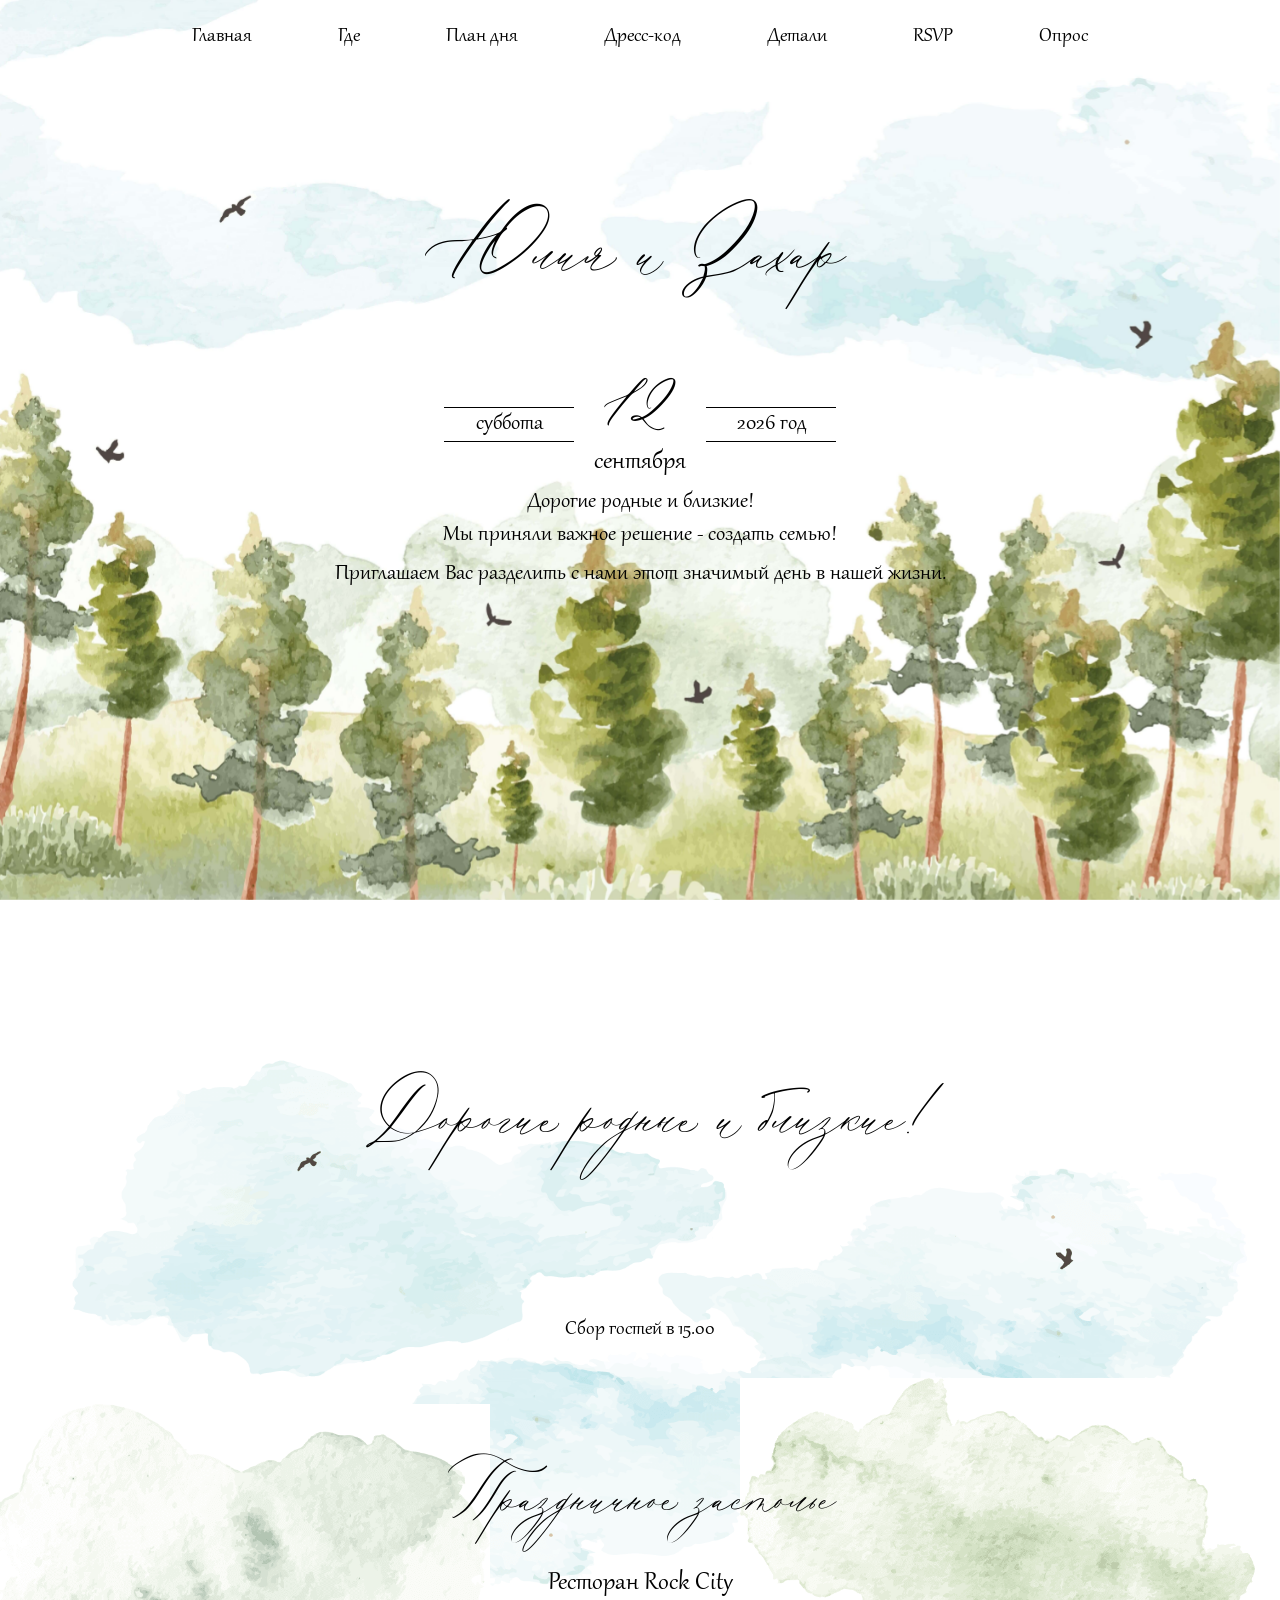
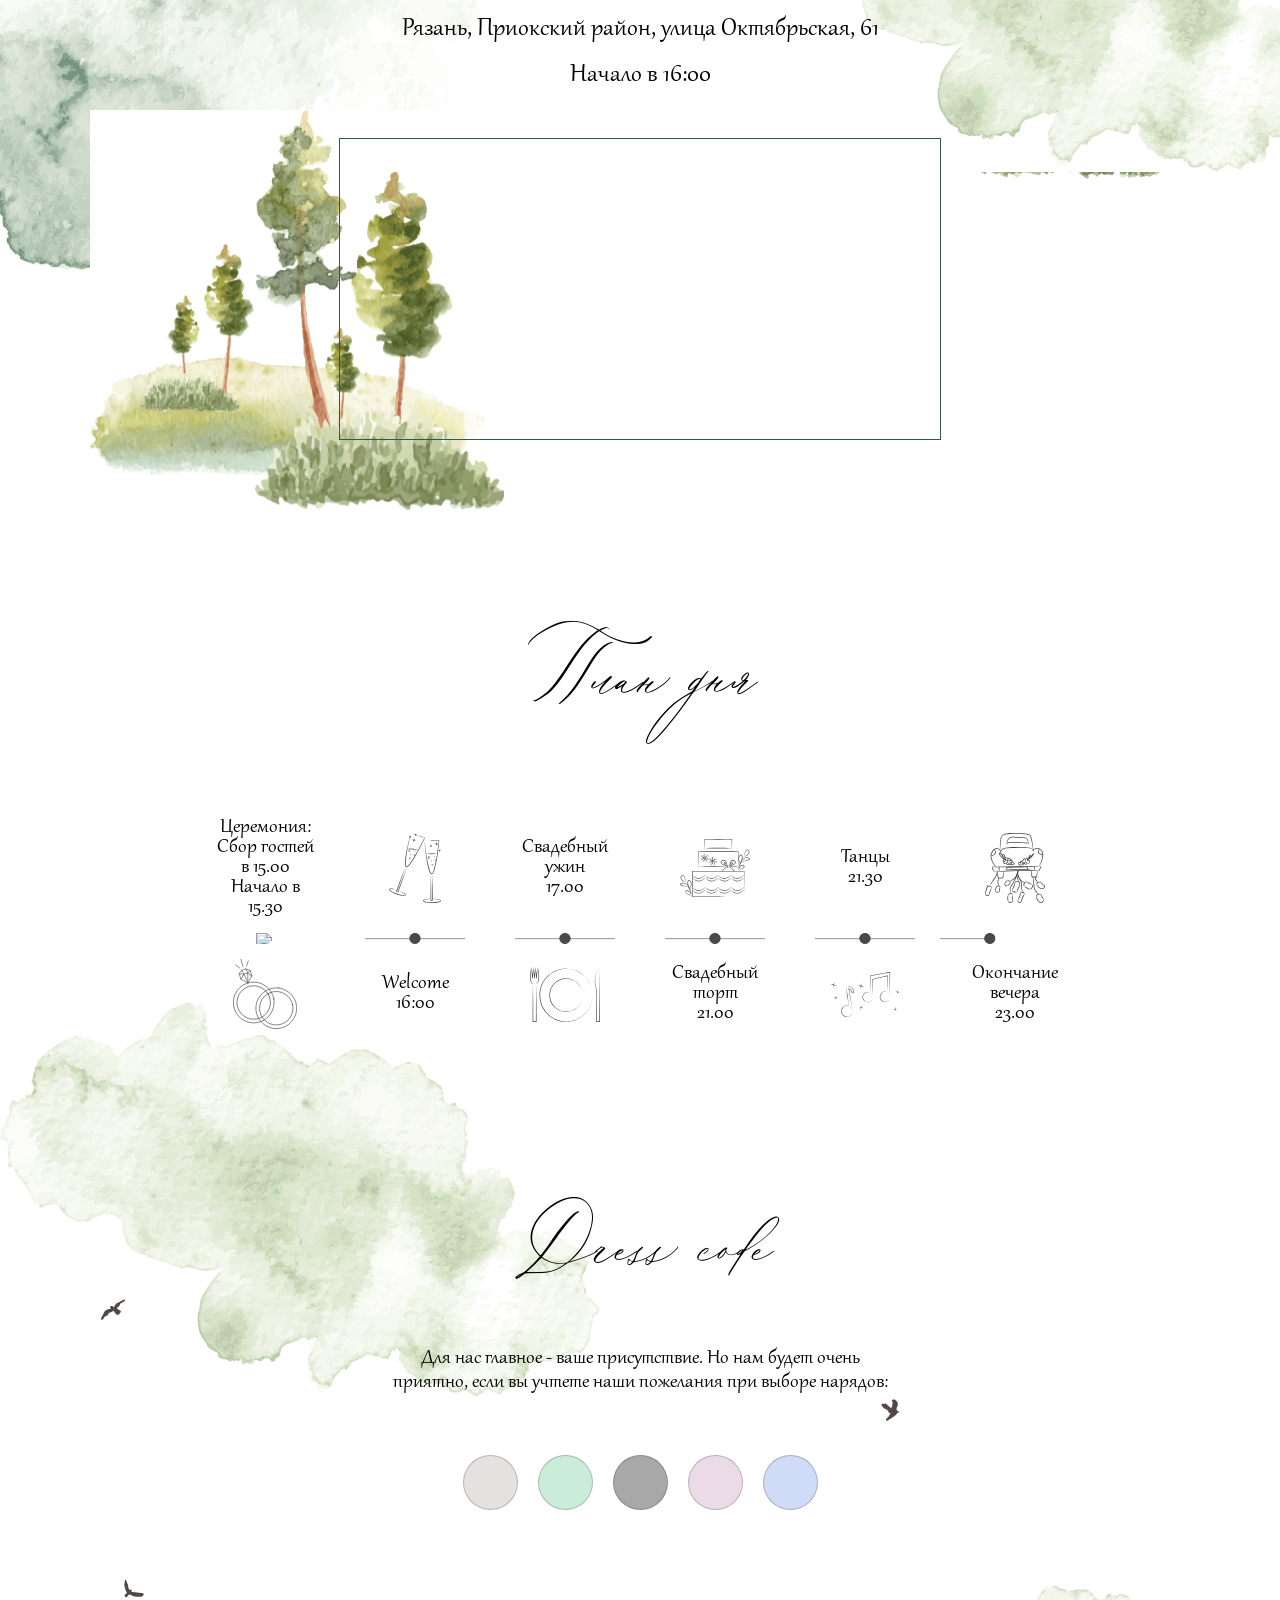
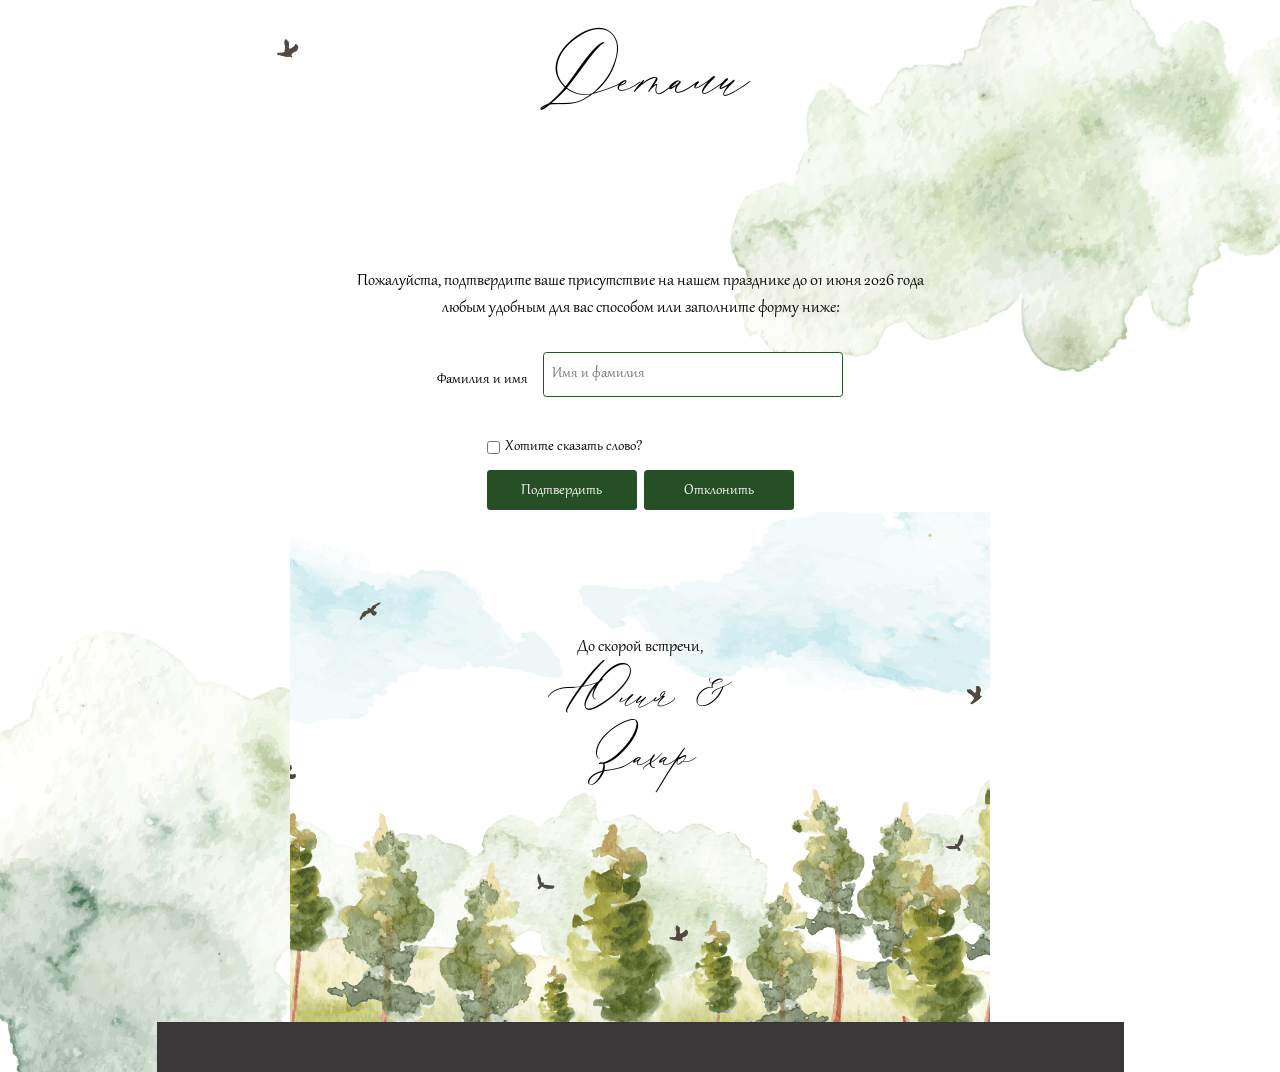
==== index.html @ bc2b0d40 "Rename forest-demo-versiya.html to index.html" ====
<!doctype html>
<html lang="ru-ru" dir="ltr">
    
	<head>
	    <link rel="preconnect" href="https://fonts.googleapis.com">
<link rel="preconnect" href="https://fonts.gstatic.com" crossorigin>
<link href="https://fonts.googleapis.com/css2?family=EB+Garamond:wght@400;500;600;700&display=swap" rel="stylesheet">

               
      <link href="../../templates/shaper_helixultimate/css/demo/menu-site.css" rel="stylesheet" type="text/css" />
       <link href="../../templates/shaper_helixultimate/css/demo/brif_sites.css%3Fv=1770053455.css" rel="stylesheet" type="text/css" />
       <link href="../../templates/shaper_helixultimate/css/demo/burger.css" rel="stylesheet" type="text/css" />
      <!-- <link href="/templates/shaper_helixultimate/css/demo/site-style.css" rel="stylesheet" type="text/css" />-->
       <link href="../../templates/shaper_helixultimate/css/demo/vetochka.css" rel="stylesheet" type="text/css" />
        <link href="../../templates/shaper_helixultimate/css/demo/modern.css" rel="stylesheet" type="text/css" />
              <link href="../../templates/shaper_helixultimate/css/demo/green.css" rel="stylesheet" type="text/css" />
       <link href="../../templates/shaper_helixultimate/css/demo/forest.css" rel="stylesheet" type="text/css" />
    <link href="../../templates/shaper_helixultimate/css/demo/orders/orders.css%3Fv=1770053455.css" rel="stylesheet" type="text/css" /> 
	<link href="../../templates/shaper_helixultimate/css/demo/nezhnost.css%3Fv=1770053455.css" rel="stylesheet" type="text/css" /> 
    <link href="../../templates/shaper_helixultimate/css/demo/yarkaya-lyubov.css%3Fv=1770053455.css" rel="stylesheet" type="text/css" />
    <link href="../../templates/shaper_helixultimate/css/demo/bow.css%3Fv=1770053455.css" rel="stylesheet" type="text/css" />
	<link href="../../templates/shaper_helixultimate/css/demo/wc-changes.css%3Fv=1770053455.css" rel="stylesheet" type="text/css" />
     <link href="../../templates/shaper_helixultimate/css/demo/mig.css%3Fv=1770053455.css" rel="stylesheet" type="text/css" />
	  <link href="../../templates/shaper_helixultimate/css/demo/promise.css%3Fv=1770053455.css" rel="stylesheet" type="text/css" />
       <link href="../../templates/shaper_helixultimate/css/demo/loveis.css%3Fv=1770053455.css" rel="stylesheet" type="text/css" />
       <link href="../../templates/shaper_helixultimate/css/demo/paper.css%3Fv=1770053455.css" rel="stylesheet" type="text/css" />
       <link href="../../templates/shaper_helixultimate/css/demo/zhemchug.css%3Fv=1770053455.css" rel="stylesheet" type="text/css" />
         <link href="../../templates/shaper_helixultimate/css/demo/childhood.css%3Fv=1770053455.css" rel="stylesheet" type="text/css" />
           <link href="../../templates/shaper_helixultimate/css/demo/lovestory.css%3Fv=1770053455.css" rel="stylesheet" type="text/css" />
           <link href="../../templates/shaper_helixultimate/css/demo/malenkie-my.css%3Fv=1770053455.css" rel="stylesheet" type="text/css" />
              <link href="../../templates/shaper_helixultimate/css/demo/sketch.css%3Fv=1770053455.css" rel="stylesheet" type="text/css" />
                       <link href="../../templates/shaper_helixultimate/css/demo/bezmyatezhnost.css%3Fv=1770053455.css" rel="stylesheet" type="text/css" />
                          <link href="../../templates/shaper_helixultimate/css/demo/soul.css%3Fv=1770053455.css" rel="stylesheet" type="text/css" />
                           <link href="../../templates/shaper_helixultimate/css/demo/fotobudka.css%3Fv=1770053455.css" rel="stylesheet" type="text/css" />
                           <link href="../../templates/shaper_helixultimate/css/demo/klyatva.css%3Fv=1770053455.css" rel="stylesheet" type="text/css" />
                            <link href="../../templates/shaper_helixultimate/css/demo/vmeste.css%3Fv=1770053455.css" rel="stylesheet" type="text/css" />
                             <link href="../../templates/shaper_helixultimate/css/demo/ocharovanie.css%3Fv=1770053455.css" rel="stylesheet" type="text/css" />
                             <link href="../../templates/shaper_helixultimate/css/demo/orders/389/389.css%3Fv=1770053455.css" rel="stylesheet" type="text/css" />       
                             <link href="../../templates/shaper_helixultimate/css/demo/love.css%3Fv=1770053455.css" rel="stylesheet" type="text/css" />
                             <link href="../../templates/shaper_helixultimate/css/demo/vdokhnovenie.css%3Fv=1770053455.css" rel="stylesheet" type="text/css" />
                               <link href="../../templates/shaper_helixultimate/css/demo/osennie-tsveti.css%3Fv=1770053455.css" rel="stylesheet" type="text/css" />
                              <link href="../../templates/shaper_helixultimate/css/demo/orders/indiv-533.css%3Fv=1770053455.css" rel="stylesheet" type="text/css" />
                             
                             <link href="../../templates/shaper_helixultimate/css/demo/ty-ya.css%3Fv=1770053455.css" rel="stylesheet" type="text/css" />   
                                  <link href="../../templates/shaper_helixultimate/css/demo/evkalipt.css%3Fv=1770053455.css" rel="stylesheet" type="text/css" />
                                  <link href="../../templates/shaper_helixultimate/css/demo/semejnyj-albom.css%3Fv=1770053455.css" rel="stylesheet" type="text/css" />
                                   <link href="../../templates/shaper_helixultimate/css/demo/otrazhenie.css%3Fv=1770053455.css" rel="stylesheet" type="text/css" />
                                <link href="../../templates/shaper_helixultimate/css/demo/orders/431.css%3Fv=1770053455.css" rel="stylesheet" type="text/css" />
                                  <link href="../../templates/shaper_helixultimate/css/demo/icecream.css%3Fv=1770053455.css" rel="stylesheet" type="text/css" />
                                       <link href="../../templates/shaper_helixultimate/css/demo/osennij-les.css%3Fv=1770053455.css" rel="stylesheet" type="text/css" />
                              
                                   <link href="../../templates/shaper_helixultimate/css/demo/prikosnovenie.css%3Fv=1770053455.css" rel="stylesheet" type="text/css" />
                         
       <link rel="stylesheet" href="../system/css/aos.css" rel="stylesheet" type="text/css"/>
       
          <link href="../../templates/shaper_helixultimate/css/demo/spring.css%3Fv=1770053455.css" rel="stylesheet" type="text/css" />
             <link href="../../templates/shaper_helixultimate/css/demo/disco.css" rel="stylesheet" type="text/css" /> 
			<!-- <link href="/templates/shaper_helixultimate/css/love.css" rel="stylesheet" type="text/css" />-->
                
       <link href="../../templates/shaper_helixultimate/css/demo/color.css" rel="stylesheet" type="text/css" />
       <link rel="stylesheet" href="https://cdn.jsdelivr.net/npm/swiper@11/swiper-bundle.min.css"/>
<script src="https://cdn.jsdelivr.net/npm/swiper@11/swiper-bundle.min.js"></script>
       
       <link href="../../templates/shaper_helixultimate/css/demo/monochrome.css%3Fv=1770053455.css" rel="stylesheet" type="text/css" />
        <link href="../../templates/shaper_helixultimate/css/demo/rancho.css" rel="stylesheet" type="text/css" />
      <link href="../../templates/shaper_helixultimate/css/demo/orders/elenavictor_2508.css" rel="stylesheet" type="text/css" />
      <script type="text/javascript" src="https://ajax.googleapis.com/ajax/libs/jquery/2.0.3/jquery.min.js"></script>
        <script type="module" src="../../templates/shaper_helixultimate/js/google-script-rsvp-base.js"></script>
       <script src="../../templates/shaper_helixultimate/js/order-info.js"></script>
       <script src="https://api-maps.yandex.ru/2.1/?apikey=Your API key&lang=en_US" type="text/javascript"></script>
 <!-- Yandex.Metrika counter -->
<script type="text/javascript" >
   (function(m,e,t,r,i,k,a){m[i]=m[i]||function(){(m[i].a=m[i].a||[]).push(arguments)};
   m[i].l=1*new Date();
   for (var j = 0; j < document.scripts.length; j++) {if (document.scripts[j].src === r) { return; }}
   k=e.createElement(t),a=e.getElementsByTagName(t)[0],k.async=1,k.src=r,a.parentNode.insertBefore(k,a)})
   (window, document, "script", "https://mc.yandex.ru/metrika/tag.js", "ym");

   ym(99827222, "init", {
        clickmap:true,
        trackLinks:true,
        accurateTrackBounce:true,
        webvisor:true
   });
</script>
<noscript><div><img src="https://mc.yandex.ru/watch/99827222" style="position:absolute; left:-9999px;" alt="" /></div></noscript>
<!-- /Yandex.Metrika counter -->
        
  
        
<!--<script src="/g-form/g-form.js"></script>-->
       
		
		<meta name="viewport" content="width=device-width, initial-scale=1, shrink-to-fit=no">
		<meta charset="utf-8">
	<meta name="author" content="admin">
	<meta name="description" content="Электронное приглашение на свадьбу &quot;Forest&quot; с элементами природы и леса. Идеально для свадьбы в стиле рустик, бохо или эко. От 2500 рублей. Срочное изготовление свадебного сайта за 1-2 дня. ">
	<meta name="generator" content="Helix Ultimate - The Most Popular Joomla! Template Framework.">
	<title>Свадебное приглашение</title>
	<link href="../../images/favicon-01.png" rel="icon" type="image/png">
<link href="../../media/vendor/joomla-custom-elements/css/joomla-alert.min.css%3F0.2.0.css" rel="stylesheet" />
	<link href="../../media/com_jce/site/css/content.min.css%3Fbadb4208be409b1335b815dde676300e.css" rel="stylesheet" />
	<link href="../../templates/shaper_helixultimate/css/bootstrap.min.css" rel="stylesheet" />
	<link href="../../plugins/system/helixultimate/assets/css/system-j4.min.css" rel="stylesheet" />
	<link href="../../media/system/css/joomla-fontawesome.min.css%3Fcd770c.css" rel="stylesheet" />
	<link href="../../templates/shaper_helixultimate/css/template.css" rel="stylesheet" />
	<link href="../../templates/shaper_helixultimate/css/presets/preset6.css" rel="stylesheet" />
	<link href="../../templates/shaper_helixultimate/css/custom.css" rel="stylesheet" />
	<style>.logo-image {height:50px;}.logo-image-phone {height:50px;}</style>
	<style>@media(max-width: 992px) {.logo-image {height: 36px;}.logo-image-phone {height: 36px;}}</style>
	<style>@media(max-width: 576px) {.logo-image {height: 36px;}.logo-image-phone {height: 36px;}}</style>
<script src="../../media/vendor/jquery/js/jquery.min.js%3F3.7.1"></script>
	<script src="../../media/legacy/js/jquery-noconflict.min.js%3F504da4"></script>
	<script type="application/json" class="joomla-script-options new">{"data":{"breakpoints":{"tablet":991,"mobile":480},"header":{"stickyOffset":"100"}},"joomla.jtext":{"ERROR":"Ошибка","MESSAGE":"Сообщение","NOTICE":"Внимание","WARNING":"Предупреждение","JCLOSE":"Закрыть","JOK":"Ок","JOPEN":"Открыть"},"system.paths":{"root":"","rootFull":"https://wow-card.ru/","base":"","baseFull":"https://wow-card.ru/"},"csrf.token":"fa9f94acbafed92f86e54c98abce3970"}</script>
	<script src="../../media/system/js/core.min.js%3F83f2c9"></script>
	<script src="../../media/vendor/bootstrap/js/alert.min.js%3F5.3.2" type="module"></script>
	<script src="../../media/vendor/bootstrap/js/button.min.js%3F5.3.2" type="module"></script>
	<script src="../../media/vendor/bootstrap/js/carousel.min.js%3F5.3.2" type="module"></script>
	<script src="../../media/vendor/bootstrap/js/collapse.min.js%3F5.3.2" type="module"></script>
	<script src="../../media/vendor/bootstrap/js/dropdown.min.js%3F5.3.2" type="module"></script>
	<script src="../../media/vendor/bootstrap/js/modal.min.js%3F5.3.2" type="module"></script>
	<script src="../../media/vendor/bootstrap/js/offcanvas.min.js%3F5.3.2" type="module"></script>
	<script src="../../media/vendor/bootstrap/js/popover.min.js%3F5.3.2" type="module"></script>
	<script src="../../media/vendor/bootstrap/js/scrollspy.min.js%3F5.3.2" type="module"></script>
	<script src="../../media/vendor/bootstrap/js/tab.min.js%3F5.3.2" type="module"></script>
	<script src="../../media/vendor/bootstrap/js/toast.min.js%3F5.3.2" type="module"></script>
	<script src="../../media/system/js/showon.min.js%3F891646" type="module"></script>
	<script src="../../media/system/js/messages.min.js%3F7a5169" type="module"></script>
	<script src="../../templates/shaper_helixultimate/js/main.js"></script>
	<script type="application/ld+json">{"@context":"https://schema.org","@graph":[{"@type":"Organization","@id":"https://wow-card.ru/#/schema/Organization/base","name":"wedding_invitation","url":"https://wow-card.ru/"},{"@type":"WebSite","@id":"https://wow-card.ru/#/schema/WebSite/base","url":"https://wow-card.ru/","name":"wedding_invitation","publisher":{"@id":"https://wow-card.ru/#/schema/Organization/base"}},{"@type":"WebPage","@id":"https://wow-card.ru/#/schema/WebPage/base","url":"https://wow-card.ru/katalog/sajt-priglashenie-na-svadbu/forest-demo-versiya","name":"Сайт свадебное приглашение \"Forest\" | Для загородной свадьбы | WOW-CARD","description":"Электронное приглашение на свадьбу \"Forest\" с элементами природы и леса. Идеально для свадьбы в стиле рустик, бохо или эко. От 2500 рублей. Срочное изготовление свадебного сайта за 1-2 дня. ","isPartOf":{"@id":"https://wow-card.ru/#/schema/WebSite/base"},"about":{"@id":"https://wow-card.ru/#/schema/Organization/base"},"inLanguage":"ru-RU","breadcrumb":{"@id":"https://wow-card.ru/#/schema/BreadcrumbList/17"}},{"@type":"Article","@id":"https://wow-card.ru/#/schema/com_content/article/18","name":"Forest демо версия","headline":"Forest демо версия","inLanguage":"ru-RU","isPartOf":{"@id":"https://wow-card.ru/#/schema/WebPage/base"}}]}</script>
	<script>template="shaper_helixultimate";</script>
	<meta property="og:type" content="website">
	<meta property="og:url" content="https://wow-card.ru/katalog/sajt-priglashenie-na-svadbu/forest-demo-versiya">
	<meta property="og:title" content="">
	<meta property="og:description" content="Приглашение на свадьбу">
	<meta property="og:image" content="https://wow-card.ru/images/fav-icon-big.png">
	<meta property="og:image:width" content="1200">
	<meta property="og:image:height" content="630">
		
		
		

<meta name="p:domain_verify" content="04245a0de5439df71b166616abd26e09"/>


	</head>
	<body class="site helix-ultimate hu com_content com-content view-article layout-default task-none itemid-129 ru-ru ltr sticky-header layout-fluid offcanvas-init offcanvs-position-right">
		
		      
		<div class="body-wrapper">
			<div class="body-innerwrapper">
								
<section id="sp-section-1" >

				
	
<div class="row">
	<div id="sp-title" class="col-lg-12 "><div class="sp-column "></div></div></div>
				
</section>
<section id="sp-main-body" >

										<div class="container">
					<div class="container-inner">
						
	
<div class="row">
	
<main id="sp-component" class="col-lg-12 ">
	<div class="sp-column ">
		<div id="system-message-container" aria-live="polite">
	</div>


		
		<div class="article-details " itemscope itemtype="https://schema.org/Article">
	<meta itemprop="inLanguage" content="ru-RU">
	
	
					
	
		
		<div class="article-header">
					<h1 itemprop="headline">
				Свадебное приглашение			</h1>
									</div>
		<div class="article-can-edit d-flex flex-wrap justify-content-between">
				</div>
			
		
			
		
		
	
	<div itemprop="articleBody">
		<div id="forest">
<div id="wedding_day" style="display: none;"></div>
<div class="App">
<nav class="menu_site">
<ul class="menu__links">
<li class="menu__link"><a href="forest-demo-versiya.html#home" class="menu__ancor">Главная</a></li>
<li class="menu__link"><a href="forest-demo-versiya.html#place" class="menu__ancor">Где</a></li>
<li class="menu__link"><a href="forest-demo-versiya.html#plan" class="menu__ancor">План дня</a></li>
<li class="menu__link"><a href="forest-demo-versiya.html#dresscode" class="menu__ancor">Дресс-код</a></li>
<li class="menu__link"><a href="forest-demo-versiya.html#details" class="menu__ancor">Детали</a></li>
<li class="menu__link"><a href="forest-demo-versiya.html#rsvp" class="menu__ancor">RSVP</a></li>
<li class="menu__link"><a href="forest-demo-versiya.html#questions" class="menu__ancor">Опрос</a></li>
</ul></nav>
<div class="menu__button">
<span class="menu__span"></span>
<span class="menu__span"></span>
<span class="menu__span"></span></div>
<!-- 1 --> 
<section class="header" id="home">
<div class="header__desctop">
<img src="../../images/sites/forest/forestcloud.jpg" alt="облака" class="header__background">
                      <p class="header__info_names" id="full-names">Юлия и Захар</p>

<div class="header__date">
                            <div class="header__date_info_line">
                                <p class="header__text" id = "dayOfWeek-main">суббота</p>
                            </div>
                            <div class="header__block-line">
                                <p id="day-main">12</p>
                                <div class="header__date_info_month" id = "monthNamek-main">сентября</div>
                            </div>
                            <div class="header__date_info_line">
                                <p class="header__text" id = "fullYear-main">2026 год</p>
                            </div>
                        </div>
 </div>
	<div class="header__text">
		<p class="header__text" style="margin-top: 20px">Дорогие родные и близкие!</p>
		<p style="margin-top: 5px">Мы приняли важное решение - создать семью!</p>
		<p style="margin-top: 5px">Приглашаем Вас разделить с нами этот значимый день в нашей жизни.</p>
	</div>
	<div class="hrader__timer">
		
		</div>
</section>
<!-- 2 --> 
<section class="info-date">
<img src="../../images/sites/forest/forest.png" alt="облака" class="info-date__background">

<div class="info-date__invitation">
<p class="info-date__who-title font-beauty">Дорогие родные и близкие!</p>
<p id="welcome-text" class="info-date__text"></p>

<div class="info-date__our-wedding" >
</div>
</div>
<div class="info-date__info">
                      
                        <p class="info-date__text" id="guests-arrival">Сбор гостей в 15.00</p>
                    </div>

 <div class="info-date__place" id="place">
<div id="place-one">
                        <img src="../../images/sites/forest/greenCloud.png" alt="зеленое облако" class="info-date__cloud">
                        
 </div>
<div id="place-two">
                        <div class="info-date__check-in">
                            <img src="../../images/sites/forest/greenCloud2.png" alt="зеленое облако" class="info-date__cloud-two">
                           
                          <p class="info-date__our-wedding-text info-date__our-wedding-text-title" id = "banquet-title">Праздничное застолье</p>
							<p class="info-place__text" id="banquet-name">Ресторан Rock City</p>
							<p class="info-place__text" id="banquet-name">Рязань, Приокский район, улица Октябрьская, 61</p>
							<p class="info-place__text" id="banquet-name">Начало в 16:00</p>
 <div class="info-place__text" id="banquet-place">
                            <p class="info-place__text" id="banquet-name"></p>
                            <p class="info-place__text" id="banquet-address"></p>
                            <p class="info-place__text" id="banquet-time"></p>
</div>
                            <div class="info-date__map">
                                <iframe src="https://yandex.ru/map-widget/v1/?um=constructor%3A1c9790f1dcd08c6a45886bb8ed48eb900ac01903a84e849b8b40bf8c3c18880e&amp;source=constructor" width="500" height="400" frameborder="0"></iframe>
                            </div>
                        </div>
                    </div>
                    <img src="../../images/sites/forest/island.png" alt="остров" class="info-date__island">
</section>
<!-- 3 --> 
<section id="plan" class="timetable">
<div class="title__header"><h2 class="title__title">План дня</h2></div>
	<div class="timetable__block" style="grid-template-columns: repeat(6, 150px); grid-template-areas: &quot;text-rings glasses text-plate cake text-music car&quot; &quot;line-rings line-glasses line-plate line-cake line-music line-car&quot; &quot;rings text-glasses plate text-cake music text-car&quot;;"><img src="/images/sites/timeline/lines-1/line-start.svg" alt="линия" class="timetable__line-start" style="grid-area: line-rings;"><p class="timetable__text timetable__text_about_rings">Церемония: <br> Сбор гостей в 15.00 Начало в 15.30</p>
		<img src="/images/sites/timeline/rings.svg" alt="rings" class="timetable__pic timetable__pic_visual_rings">
		<p class="timetable__text timetable__text_about_glasses">Welcome <br> 16:00</p>
		<img src="/images/sites/timeline/glasses.svg" alt="glasses" class="timetable__pic timetable__pic_visual_glasses">
		<img src="/images/sites/timeline/line-center.svg" alt="линия" class="timetable__line timetable__line_center_glasses">
		<p class="timetable__text timetable__text_about_plate">Свадебный ужин <br> 17.00</p>
		<img src="/images/sites/timeline/plate.svg" alt="plate" class="timetable__pic timetable__pic_visual_plate">
		<img src="/images/sites/timeline/line-center.svg" alt="линия" class="timetable__line timetable__line_center_plate">
		<p class="timetable__text timetable__text_about_cake">Свадебный торт <br> 21.00</p>
		<img src="/images/sites/timeline/cake.svg" alt="cake" class="timetable__pic timetable__pic_visual_cake">
		<img src="/images/sites/timeline/line-center.svg" alt="линия" class="timetable__line timetable__line_center_cake">
		<p class="timetable__text timetable__text_about_music">Танцы <br> 21.30</p>
		<img src="/images/sites/timeline/music.svg" alt="music" class="timetable__pic timetable__pic_visual_music">
		<img src="/images/sites/timeline/line-center.svg" alt="линия" class="timetable__line timetable__line_center_music">
		<p class="timetable__text timetable__text_about_car">Окончание вечера <br> 23.00</p>
		<img src="/images/sites/timeline/car.svg" alt="car" class="timetable__pic timetable__pic_visual_car">
		<img src="/images/sites/timeline/line-end.svg" alt="линия" class="timetable__line-end" style="grid-area: line-car;">
	</div>
<div class="timetable__block">

</div>
</section>
<!-- 4 --> 
<section class="dresscode" id="dresscode">
<img src="../../images/sites/forest/greenCloud3.png" alt="зеленое облако" class="dresscode__cloud">
                    <img src="../../images/sites/forest/birds.svg" alt="птицы" class="dresscode__birds">
<div class="dresscode__header" ><h2 class="dresscode__title">Dress code</h2></div>
<p class="dresscode__description" id = "dresscode__description">Для нас главное - ваше присутствие. Но нам будет очень приятно, если вы учтете наши пожелания при выборе нарядов:</p>
 <div class="dresscode__colors">
    <div class="dresscode__colors"><div class="dresscode__color" style="background-color: rgb(230, 225, 225); width: 354px; height: 354px;">
		</div><div class="dresscode__color" style="background-color: rgb(204, 236, 218); width: 354px; height: 354px;">
		</div>
		<div class="dresscode__color" style="background-color: rgb(168, 168, 168); width: 354px; height: 354px;">
		</div>
		<div class="dresscode__color" style="background-color: rgb(235, 219, 231); width: 354px; height: 354px;">
		</div>
		<div class="dresscode__color" style="background-color: rgb(208, 219, 248); width: 354px; height: 354px;">
		</div>
	 </div>
  </div></section>
<!-- 5 --> 



<section class="details" id="details">
<div class="title__header"><h2 class="title__title">Детали</h2></div>


 <!-- Контейнер для динамически добавляемых блоков с деталями -->
    <div id="details-container" class="info-date__details-container">

</div>
 <img src="../../images/sites/forest/greenCloud4.png" alt="зеленое облако" class="details__cloud">
</section>
<section class="counter"><div class="counter__header" ><div class="counter__trait" ></div></div><div class="counter__figure" ></div>

</section>
<section class="rsvp" id="rsvp">

<div class="title__header">


<div class="rsvp__container" id="rsvp_container">

<p class="rsvp__text">Пожалуйста, подтвердите ваше присутствие на нашем празднике до 01 июня 2026 года любым удобным для вас способом или заполните форму ниже:</p>
<form name="rsvp" id="rsvp" class="rsvp__form" method="post" onsubmit="return false;">
<p class="rsvp__string">
<label for="name" class="rsvp__label">Фамилия и имя</label>
	<input type="text" name="Имя и фамилия" placeholder="Имя и фамилия"  required="" class="rsvp__input"></p>
	
<div id="rsvp_null"  class="error-rsvp" style="display:none;">Заполните, пожалуйста, все поля.</div>

<div class="rsvp__buttons">
<div class="rsvp__checkbox">
	<label  class="rsvp__label">
    <input type="checkbox" name="Плюс один" id="plusOne">
       Хотите сказать слово?
</label>
        
     

	
	
<button name="Принято"  onclick="sendToTelegram(); return false;" class="rsvp__button">Подтвердить</button>
<button name="Отклонено" onclick="sendToTelegram(); return false;" class="rsvp__button">Отклонить</button>
	</div>
	<script>
// ГЛОБАЛЬНАЯ функция - будет видна везде!
window.sendToTelegram = function() {
    try {
        const name = document.querySelector('input[name="Имя и фамилия"]')?.value || 'не указано';
        const persons = document.querySelector('input[name="Количество"]')?.value || '1';
        const wantToSpeak = document.getElementById('plusOne')?.checked ? '✅ Да' : '❌ Нет';
        const buttonText = event?.target?.innerText || 'Подтвердить';
        
        const message = `🔔 НОВЫЙ ОТВЕТ!
        
👤 Имя: ${name}
👥 Количество: ${persons}
🎤 Сказать слово: ${wantToSpeak}
📌 Решение: ${buttonText}`;

        const botToken = '8263411025:AAGr7drBMGnwVCt8ECUsLh5BiJN9xPC-Oiw';
        const chatId = '7126119080';
        
        fetch(`https://api.telegram.org/bot8263411025:AAGr7drBMGnwVCt8ECUsLh5BiJN9xPC-Oiw/sendMessage`, {
            method: 'POST',
            headers: {'Content-Type': 'application/json'},
            body: JSON.stringify({
                chat_id: chatId,
                text: message
            })
        })
        .then(response => response.json())
        .then(data => {
            if(data.ok) {
                alert('✅ Отправлено!');
            } else {
                alert('❌ Ошибка: ' + data.description);
            }
        })
        .catch(error => {
            alert('❌ Ошибка отправки');
            console.error(error);
        });
    } catch (error) {
        console.error('Ошибка в функции:', error);
        alert('Ошибка: ' + error.message);
    }
};
</script>
</div>
</form>
</div>
<div id="rsvp-answ-yes"  class="rsvp-message" style="display:none;">Спасибо за ответ. До встречи на нашем празднике</div>
<div id="rsvp-answ-no"   class="rsvp-message" style="display:none;">Спасибо за ответ. Нам очень жаль, что вы не сможете разделить с нами этот важный день.</div>
  <img src="../../images/sites/forest/greenCloud5.png" alt="зеленое облако" class="rsvp__cloud">
<script src="../../templates/shaper_helixultimate/js/demo/forest/google-and_data-forest.js"></script>

<script src="https://unpkg.com/axios/dist/axios.min.js"></script>


<section class="question" id="questions">
<div class="question__bloks"><div class="question__container">

<div class="title__header">

</div>




<section class="footer">
<img src="../../images/sites/forest/footer.png" alt="облака" class="footer__background">
<div class="footer__container">
                       <p class="footer__text">До скорой встречи,</p>
<div class="footer__names" ><p class="footer__name">Юлия &</p><p class="footer__name footer__name-end">Захар</p></div>
</div>

</section><section class="burger-menu">
<ul class="burger-menu__links">
<li class="burger-menu__link"><a href="forest-demo-versiya.html#home" class="burger-menu__ancor">ГЛАВНАЯ</a></li>
<li class="burger-menu__link"><a href="forest-demo-versiya.html#place" class="burger-menu__ancor">ГДЕ</a></li>
<li class="burger-menu__link"><a href="forest-demo-versiya.html#plan" class="burger-menu__ancor">ПЛАН ДНЯ</a></li>
<li class="burger-menu__link"><a href="forest-demo-versiya.html#dresscode" class="burger-menu__ancor">ДРЕСС-КОД</a></li>
<li class="burger-menu__link"><a href="forest-demo-versiya.html#details" class="burger-menu__ancor">ДЕТАЛИ</a></li>
<li class="burger-menu__link"><a href="forest-demo-versiya.html#rsvp" class="burger-menu__ancor">RSVP</a></li>
<li class="burger-menu__link"><a href="forest-demo-versiya.html#questions" class="burger-menu__ancor">ОПРОС</a></li>
</ul>
</section></div>
</div>




<div  class="order-box-item design-item"  data-image="/images/cataloge/wedding-site/forest-01.png" data-name="Forest"/>



			</body>
</html>
---- templates/shaper_helixultimate/css/demo/menu-site.css ----
.menu_site {
      align-items: center;
    display: flex;
    flex-direction: row;
    height: 100px;
    justify-content: center;
    margin: 0 auto;
    padding: 0;
    position: -webkit-sticky;
    position: sticky;
    top: 0;
    width: 100%;
    z-index: 4;
animation: spFadeIn 0.5s;
}

.menu__links {
  display: flex;
  flex-direction: row;
  justify-content: space-between;
  align-items: center;
  margin: 0;
  padding: 0;
  width: 90%;
}

.menu__link {
  list-style: none;
  transition: transform .4s;
  cursor: pointer;
}

.menu__link:hover {
  transform: scale(110%);
}

.menu__ancor {
  text-decoration: none;
  font-size: 20px;
  color: black;
  transition: color .4s;
  
}

.menu__ancor:hover {
  color: rgba(0, 0, 0, 0.6);
}

.menu__button {
  width: 40px;
  height: 30px;
  position: relative;
  margin: 30px auto;
  transform: rotate(0deg);
  transition: .5s ease-in-out;
  cursor: pointer;
  display: none;
} 
.menu__span {
  display: block;
  position: absolute;
  height: 5px;
  width: 100%;
  background: #565656;
  border-radius: 9px;
  opacity: 1;
  left: 0;
  transform: rotate(0deg);
  transition: .3s ease-in-out;
}
.menu__button .menu__span:nth-child(1) {
  top: 0px;
  transform-origin: left center;
}
.menu__button .menu__span:nth-child(2) {
  top: 12px;
  transform-origin: left center;
}
.menu__button .menu__span:nth-child(3) {
  top: 24px;
  transform-origin: left center;
}

.menu__button.open .menu__span:nth-child(1) {
  transform: rotate(45deg);
  top: -3px;
  left: 8px;
}
.menu__button.open .menu__span:nth-child(2) {
  width: 0%;
  opacity: 0;
}

.menu__button.open .menu__span:nth-child(3) {
  transform: rotate(-45deg);
  top: 25px;
  left: 8px;
}

@media screen and (max-width: 1700px) {
  .menu_site {
    height: 70px;
    margin: 0;
  }

  .menu__links {
    width: 70%;
  }
}

@media screen and (max-width: 1300px) {

}

@media screen and (max-width: 800px) {
  .menu_site {
    height: 50px;
  }

  .menu__links {
    width: 80%;
  }

}

@media screen and (max-width: 700px) {
  .menu_site {
    display:none;
    justify-content: flex-end;
    width: 0;
    height: 0;
    padding: 0;
  }

  .menu__button {
    display:block;
    position: fixed;
    right: 20px;
    top: 20px;
    z-index: 10;
    margin: 0;
    background-color: transparent;
    border: none;
  }
}
---- templates/shaper_helixultimate/css/demo/burger.css ----
.burger-menu {
  visibility: hidden;
  display: flex;
  flex-direction: column;
  position: fixed;
  right: 0;
  top: 0;
  width: 0%;
  background-color: #f6d3e8;
  z-index: 3;
  height: 100vh;
  transition: visibility .5s, width .5s ease-in;
  padding: 100px 20px;
  box-sizing: border-box;
}

.burger-menu.is-open {
  width: 100%;
  visibility: visible;
}

.burger-menu__links {
  list-style: none;
  display: flex;
  flex-direction: column;
  align-items: center;
  padding: 0;
  box-sizing: border-box;
  gap: 25px;
  margin: 0;
}

.burger-menu__link {
  visibility: hidden;
  font-size: 18px;
  color: #be489a;
  transition: color .4s;
  background-color: inherit;
  border: none;
  width: 0%;
  transition: visibility .5s, width .5s ease-in;
}

.burger-menu__link.is-open {
  visibility: visible;
  width: 100%;
}
.burger-menu__link:hover{
  transform: scale(110%);
  }

.burger-menu__ancor {
  text-decoration: none;
  font-size: 18px;
  color: #be489a;
  transition: color .4s;
}


 @media (max-width: 768px) {
    .burger-menu {
        visibility: visible;
    }
   .menu-site{
     visibility: hidden;
   }
   }
  @media (min-width: 768px) {    
    .burger-menu {
        visibility: hidden;
    }
  }
---- templates/shaper_helixultimate/css/demo/vetochka.css ----
#vetochka {
    --primary-color: #333;
    --secondary-color: #e9e9e9; /*Для обводок блоков*/ 
    --background-color: #b6b7b7;
     --button-color: #ceafaf;
    --buttontext-color: #ffffff;
    --header-color: #ceafaf;
    --text-color: black;
    --main-font: 'Hagin', sans-serif; /* Основной шрифт */
    --beauty-font: 'WonderScript', sans-serif; /* Шрифт для заголовков */
    --secondary-font: 'Gotham', sans-serif; /* Второй шрифт */
}

 #vetochka .header__welcome img{
      position: absolute;
    text-align: center;
    z-index: -10;
    top: calc(45vh + 150px);
    left: 50%;
    width: 50%;
    transform: translate(-50%, -50%);
    max-width: 600px;
    }

 #vetochka .rsvp__string input{
    width: 400px;
    font-size: 1.5rem;
        height: 70px;
}
/*dresscode*/
#vetochka .dresscode__color{
  border-radius: 15%;
  max-width: 100px;
    max-height: 100px;
}
#vetochka .dresscode__color_var_one{
  background-color: #917d85;
}
#vetochka .dresscode__color_var_two{
  background-color: #dfb7c6;
}
#vetochka .dresscode__color_var_three{
  background-color: #fdf4ed;
}
#vetochka .dresscode__color_var_four{
  background-color: #e1cebe;
}
#vetochka .dresscode__color_var_five{
  background-color: #666766;
}
#vetochka .burger-menu__link a:hover{
  color:rgba(0, 0, 0, 0.6);
}
#vetochka .info-date__invitation {
    padding: 0 10%;
    margin: auto;
    max-width: 1000px;
}
#vetochka .detail-text, #vetochka .rsvp__text {
        
        padding: 0 0 20px 0;
        font-size: 30px;
    line-height: 36px;
    }
 #vetochka
   {
        font-size: 30px; 
    }
 #vetochka .timetable__header{
        font-family: var(--beauty-font);
    font-size: 150px;
    line-height: 150px;
    height: auto;
    color: var(--header-color);
    }
    
#vetochka .timetable__text {
        font-size: 22px;
    }
#vetochka .info-date__info{
    margin-top: 55px;
}
    
    #vetochka .small_vetv{
    width: 10vw;
    padding: 5vw 0;
    margin: auto;
}
#vetochka .footer-site {
    display: flex;
    flex-direction: row;
    margin: 0;
    align-items: center;
    justify-content: center;
    gap: 50px;
    padding: 100px 0;
    position: relative;
}
#vetochka .dresscode__colors {
    display: flex;
    flex-direction: row;
    justify-content: space-between;
    margin: 50px 0 0 0;
    min-width: 30%;
    gap: 30px;
    
}

#vetochka .question__string {
    display: flex;
    flex-direction: column;
    margin: 0 0 30px;
    border: none;
    font-size: 30px;
    align-items: flex-start;
    padding: 0;
}
#vetochka .rsvp__form {
    display: flex;
    flex-direction: column;
    align-items: flex-start;
    width: 700px;
    margin: 50px 0% 0 25%;
}

#vetochka .rsvp__buttons {
    display: flex;
    flex-direction: row;
    margin: 0;
    gap: 35px;
    align-self: center;
}
#vetochka .question__bloks{
    max-width: 1200px;
    
    width: 100%;
}
#vetochka .question__string .question__input{
    width: 500px;
    height: 70px;
}
#vetochka .rsvp__button {
        background-color: var(--button-color);
    color: var(--buttontext-color);
    font-size: 28px;
    height: auto;
    font-weight: normal;
    width: 250px;
    padding: 10px 10px;
    }

#vetochka .details {
        height: auto;
        padding: 0;
            margin: auto;
    max-width: 1000px;
    }
#vetochka .rsvp__text {
        font-size: 30px;
        line-height: 36px  ;
        margin: auto;
    max-width: 1000px;
    }
    
#vetochka .rsvp{
        margin: auto;
    max-width: 1000px;
    }

#vetochka .dresscode {
    display: flex;
    flex-direction: column;
    align-items: center;
   padding: 30px 0 10px 0;
    position: relative;
    margin: auto;
    max-width: 1000px;

}
#vetochka .question__visible-radio {
    display: inline-block;
    vertical-align: middle;
    width: 16px;
    height: 16px;
    border: 1px solid rgba(0, 0, 0, 0.645);
    border-radius: 50%;
    cursor: pointer;
    background-color: #fff;
    transition: background-color 0.3s ease, border-color 0.3s ease;
}
#vetochka .question__visible-checkbox {
    display: inline-block;
    vertical-align: middle;
    width: 15px;
    height: 15px;
    border: 1px solid rgba(0, 0, 0, 0.645);
    cursor: pointer;
    background-color: #fff;
    transition: background-color 0.3s ease, border-color 0.3s ease;
}

#vetochka{
    font-family: var(--main-font);
    position: relative;
    overflow: hidden;
    color: var(--text-color);
}

#vetochka .title__title, #vetochka h1{
font-family: var(--beauty-font);
font-size: 270px;
color: var(--header-color);
}

#vetochka .footer__names{
  font-family: var(--beauty-font);
  font-size:135px;
}
#vetochka .footer__names {
    height: 120px;
}
#vetochka .footer__name {
    height: 30px;
}
#vetochka .info-date__text{
    align-self:center;
}

#vetochka .top__image {
   z-index:3;
   right: -140px;
   top: 0;
}
  #vetochka .info-date__what{
        
        font-family: var(--beauty-font);
    font-size: 120px;
    line-height: 70px;
    }

#vetochka .menu_site{
  background-color: white;
}


#vetochka #place{
   padding: 200px 0 0px 0;
    height: 100%;
    display: flex;
    flex-direction: column;
    align-items: center; 
}

#vetochka .info-date__place{
    display: flex;
    gap: 20px;
}

#vetochka .header__image {
    max-width: none;
    height: 74vh;
    left: 5px;
    top: 50vh;
    rotate: 102deg;
    transform: scale(1, -1);
}
#vetochka .info-date__image{
  right: -32px;
  bottom: -47vh;
    transform: rotate(67deg);
}
#vetochka .info-date__image2{
        align-self: center;
    transform: rotate(90deg);

}
#vetochka .top__image {
    right: -55px;
    top: 4vh;
    transform: scale(1, -1);
    rotate: 355deg;
}

#vetochka .burger-menu{
  background-color:#fff;
}
#vetochka .burger-menu__ancor{
  color:#252525;
}

#vetochka .info-date__info{
    display: flex;
    align-items: stretch;
    justify-content: center;
}
#vetochka .info-date__text_position_right {
    font-family: var(--beauty-font);
    font-size: 180px;
    line-height: 180px;
    color: var(--header-color);
    align-self: center;
    margin-top: -15px;
    margin-left: -80px;
}
#vetochka .info-date__text_position_center{
    font-family: var(--main-font); font-size: 30px;
}

#vetochka .info-date__text_position_left {
    font-family: var(--beauty-font);
    font-size: 370px;
    line-height: 30px;
    color: var(--header-color);
    bottom: 30px;
    position: relative;
}




#vetochka .question__text{
  /*  text-align: left;*/
  }
#vetochka .img_vetv{
  position: absolute;
  height: 75vh;
  object-fit: contain;
}
#vetochka .question__vetv{
    position: absolute;
    top: 2%;
    left: -1%;
    width: 400px;
    max-width: none;
    height: 150vh;
   }

#vetochka .plan__image{
  right: -32px; transform: rotate(90deg); top: 79%; height: 65vh;
}

#vetochka .question__unvisible:checked + .question__visible-checkbox {
    background-color: var(--header-color);
}

#vetochka .question__unvisible:checked + .question__visible-radio {
    background-color: var(--header-color);
}

/***timer***/
#vetochka .timer__number_var_day{
 background-color: #707071;
}
#vetochka .timer__number_var_hours{
 background-color: #AA9FA9;
}
#vetochka .timer__number_var_minutes{
 background-color: #706E7C;
}
#vetochka .timer__number_var_seconds{
 background-color:#535F64;}

/***footer***/
#vetochka .footer__image{
 position: absolute;
    max-width: none;
    height: 67vh;
        right: -2%;
   rotate: 108deg;
}
#vetochka .bottom__image{
position: absolute;
    max-width: none;
    height: 67vh;
    bottom: -30vh;
    left: -2%;
    transform: scale(1, -1);
    rotate: 75deg;
}

  #vetochka .timer__blocks{
    display: flex;
    flex-direction: row;
    justify-content: space-between;
    margin: 50px 0 0 ;
    min-width: 30%;
    gap: 20px;
}
  
  #vetochka .timer__block{
    border-radius: 50%;
    color:white;
     width: 62px;
  height: 62px;
  }

#vetochka .header__text {
    font-size: 85px;
    position: absolute;
    top: 45vh;
    left: 50%;
    transform: translate(-50%, -50%);
}
  
  #vetochka .info-date__who, #vetochka .title__title, #vetochka .question__header{
      font-family: var(--beauty-font); 
      font-size: 180px; 
      line-height: 133px; 
      color: var(--header-color);
      height: auto;
  }
  #vetochka .small_vetv{
       min-width: 80px;
  }
  
  
  @media screen and (max-width: 1700px) {
    #vetochka .dresscode__colors {
        margin: 50px 0;
    gap: 20px;
    }
   #vetochka .dresscode__description {
        font-size: 30px;
        line-height: 36px;
        width: 100%;
        margin: 0;
    }
}
  
  @media screen and (max-width: 1300px){
 #vetochka .timer__blocks {
    margin: 40px 0 0;
      gap: 20px;}
  #vetochka .question__vetv {
    width: 300px;
    height: 150vh;
}
  #vetochka .dresscode__colors {
        margin: 40px 0 0;
        gap: 20px;
    }
     #vetochka .dresscode__color{
    
    max-width: 50px;
    max-height: 50px;
}
#vetochka .dresscode__description {
        font-size: 24px;
        line-height: 30px;
        width: 80%;
        margin: 0;
    }
}
@media screen and (max-width: 1300px) {
   #vetochka .question {
        padding: 80px 0;
    }
    #vetochka .detail-text, #vetochka .rsvp__text {
    font-size: 24px;
    line-height: 30px;
}
}
  @media screen and (max-width: 800px) {
     #vetochka .question__vetv, #vetochka .plan__image {
       display:none;
     }
        #vetochka .dresscode__description {
        width: 80%;
        margin: 0;
    }
    
     #vetochka .info-date__text, #vetochka .dresscode__description {
       font-size: 18px;
        line-height: 24px;
        text-align: center;
    }
   #vetochka .info-date__text_position_right{
       display: none;
   }
    
      #vetochka .dresscode__color{
    max-width: 60px;
    max-height: 60px;
}
    #vetochka .header__text{
      line-height: 1.5;
      overflow-wrap: break-word;
      word-spacing: 9999999px;
      font-size: 60px;
    }
     #vetochka .header__welcome p{
       top: 50vh;
}
    #vetochka .header__text-image{
      width: 108%;
    top: 16%;
    }
#vetochka .dresscode__colors {
    margin: 30px 0 50px;
    gap: 15px;
  }
    #vetochka .img_vetv{
      height: 42vh;
    }
    #vetochka .header__image{
     top: -100px;
    left: -56px;
    rotate: 147deg;
       display:block;
    }
    
    #vetochka .info-date__text{
     margin-top: 55px;
     text-align: center;
    }
    #vetochka .title__title{
     margin-top: 5px;
    }
    #vetochka .info-date__who{
        line-height: 50px;
    }
    #vetochka .info-date__what{
    font-size: 80px;
    line-height: 70px;
    }
    #vetochka .info-date__place{
        flex-direction:column;
        gap: 0px;
    }
    #vetochka .info-date__image2{
    transform: rotate(180deg);
    width: 20%;
    margin: 30px;
    }
    #vetochka .timetable__image, #vetochka .dresscode__image, #vetochka .details__image{
        text-align: -webkit-center;
    padding: 5vh 2vh;
    }
    #vetochka .info-date__text_position_right{
               margin-top: -25px;
        margin-left: -50px;
    }
    #vetochka .info-date__text_position_center{
        font-size: 23px;
        line-height: 30px;
    }
    #vetochka .rsvp__label{
        font-size: 12pt;
    }
    #vetochka .detail-img-pc{
        display: none;
    }
    #vetochka .question__container .rsvp__form{
        align-items: flex-start;
    }
    #vetochka .info-date__who{
        font-size:100px;
    }
    #vetochka .top__image {
   right: -15px;
        top: 65vh;
    transform: scale(1, -1);
    rotate: 283deg;
}
#vetochka .info-date__image {
    right: -32px;
    bottom: -34vh;
    transform: rotate(90deg);
}

#vetochka .info-date__where {
      font-size: 20px;
        line-height: 32px;
        margin: 0;
    }
    #vetochka .timetable__header{
   font-size: 100px;
        line-height: 100px;
        height: auto;
    margin: 0px 0 10px 0;
    }
   
     #vetochka .timetable__text {
        font-size: 20px;
    }
   #vetochka .timetable__pic {
        width: 80px;
        height: 80px;
    }
    
     #vetochka .timetable {
        padding: 0px 0;
    }
    #vetochka #place {
    padding: 120px 0 80px 0;
   
}

    #vetochka .timetable__block {
        width: calc(100% - 40px);
        max-width: 350px;
    }
    #vetochka .dresscode {
        padding: 30px 0 0 0;
    position: relative;
}
    #vetochka .details,    #vetochka .rsvp {
        padding: 0px 0 30px 0;
    }
    
    #vetochka .detail-text,  #vetochka .rsvp__text{
              font-size: 18px;
        line-height: 24px;
    width: 80%;
    margin: 0px auto;
   padding: 0 0 20px 0;
    }
    #vetochka .rsvp__container{
        padding: 0;
    }
       #vetochka .rsvp__button {
        width: 130px;
        height: 35px;
        font-size: 12px;
        font-size: 22px;
        height: auto;
        font-weight: normal;
        width: 150px;
        padding: 5px 10px;
    }
    
        #vetochka .rsvp__label {
        font-size: 18px;
        margin: 0 10px 0 0;
        line-height: 20px;
    }
   #vetochka .rsvp__input{
               width: 160px;
        margin: 5px 0;
    }
    #vetochka .rsvp__string input {
    width: 160px;
    font-size: 1rem;
    height: 40px;
}
       #vetochka .question__text {
       font-size: 18px;
        text-align: center;
        line-height: 24px;
       width: 100%;
                margin: 0px 0 10px 0;
    }
   #vetochka .question__text-mini{
         font-size: 16px;
   
    margin: 10px 0;
    color: gray;  
   }
       #vetochka .question__string {
        margin: 0 0 15px;
        font-size: 18px;
        width: 100%;
    }
#vetochka .rsvp__form {
        width: 80%;
        margin: 10px auto 0;
        display: flex
;
    flex-direction: column;
    align-items: flex-end;
    }
         #vetochka  .opros-grup-title {
            font-size: 20px;
            margin-bottom: 0;
        }
    #vetochka .question__label-input {
        font-size: 20px;
        margin: 0 0 10px 0;
    }
   #vetochka .question__label {
        margin: 0px 0 5px 0;
    }
    
    #vetochka fieldset.question__string{
        margin: 0px;
    }
       #vetochka .timer__number {
        font-size: 22px;
    }
    #vetochka .footer__image{
      position: absolute;
       right: -80px;
        bottom: 200px;
        transform: rotate(354deg);
        height: 42vh;
        position: absolute;
        object-fit: contain;
    }
      #vetochka .question {
        padding: 0px 0 40px 0;
    }
        #vetochka .footer-site {
        flex-direction: column;
        align-items: center;
        justify-content: center;
        gap: 0px;
        margin: 90px 0 80px;
    }
    #vetochka .bottom__image {
    position: absolute;
    max-width: none;
    height: 37vh;bottom: -10vh;
    left: -12%;
    transform: scale(1, -1);
    rotate: 103deg;
}
    #vetochka .footer__name {
    height: 55px;
    line-height: 105px;
}
#vetochka .footer__names {
    font-size: 105px;
    padding: 0 20%;
}
   #vetochka .footer__text {
        font-size: 22px;
        margin: 0;
    }
    #vetochka .error-rsvp{
    margin: 0 auto;
    padding-bottom: 10px;
    }
    #vetochka .burger-menu {
   
    padding: 100px 0px;
}
#vetochka .small_vetv{
    
    padding: 6vw 0;
}
  }
  
  #vetochka .header {
    display: flex;
    justify-content: center;
    margin: 0 auto;
    box-sizing: border-box;
    padding: 0;
    width: 100%;
    height: calc(100vh - 100px);
    /* position: relative; */
}

  @media screen and (max-width: 1700px) {
   #vetochka .header {
        height: calc(100vh - 70px);
    }
}

  @media screen and (max-width: 1300px) and (orientation: portrait) {
   #vetochka .header {
        height: calc(100vh - 50px);
    }
}

    @media screen and (max-width: 850px) and (orientation: portrait) {
  #vetochka  .header {
        height: 100vh;
    }
}
#vetochka .header__desktop {
    height: 100%;
    display: flex
;
    flex-direction: row;
    justify-content: flex-start;
    align-items: center;
    gap: 250px;
}

@media screen and (max-width: 1700px) {
   #vetochka  .header__desktop {
        gap: 170px;
    }
}
@media screen and (max-width: 1300px) and (orientation: portrait) {
    #vetochka .header__desktop {
        gap: 120px;
        width: 75%;
    }
}
@media screen and (max-width: 1300px) and (orientation: portrait) {
    #vetochka .header__desktop {
        gap: 120px;
        width: 70%;
    }
}
@media screen and (max-width: 850px) and (orientation: portrait) {
     #vetochka .header__desktop {
        gap: 70px;
        width: 75%;
    }
    #vetochka .header__welcome img {
    top: calc(50vh + 20px);
}
}
@media screen and (max-width: 450px) and (orientation: portrait) {
    #vetochka .header__desktop {
        gap: 45px;
        width: 85%;
        justify-content: center;
    }
}
@media screen and (max-width: 450px) and (orientation: portrait) {
  #vetochka  .header__desktop {
        flex-direction: column;
        width: 85%;
    }
}
#vetochka .timetable {
    display: flex;
    flex-direction: column;
    align-items: center;
    padding: 150px 0 200px;
    position: relative;
}

@media screen and (max-width: 1700px) {
   #vetochka .timetable {
        padding: 0;
       /* height: 100vh;*/
    }
}
@media screen and (max-width: 1300px) {
  #vetochka  .timetable {
        padding: 80px 0;
        height: 100%;
    }
}
@media screen and (max-width: 750px) {
  #vetochka  .timetable {
        padding: 50px 0;
    }
    
    #vetochka .title__title, #vetochka .question__header {
    font-size: 120px;
    line-height: 100px;
}
    #vetochka .info-date__who{
        font-size: 100px;
        line-height: 60px;
    }
}
@media screen and (max-width: 800px) {
    #vetochka .timetable {
        padding: 0px 0;
    }
}

 #vetochka .rsvp__string {
    display: flex;
    flex-direction: row;
    margin: 0 0 30px;
    align-items: center;
     gap: 20px;
   
}

 #vetochka .question__text-mini{
     
 }
@media screen and (max-width: 1700px) {
  #vetochka  .rsvp__string {
        display: flex;
        flex-direction: row;
        margin: 0 0 30px;
    }
}
@media screen and (max-width: 1300px) {
   #vetochka .rsvp__string {
        margin: 0 0 25px;
        
    }
}
@media screen and (max-width: 800px) {
   #vetochka .rsvp__string {
        margin: 0 0 15px;
    }
     #vetochka .question__text-mini{
     font-family: 'Hagin';
    font-size: 16px;
    line-height: 24px;
 }
 #vetochka .question__string .question__input {
    width: 100%;
    height: 50px;
}
}
  #vetochka .question__unvisible {
    font-family: inherit;
    position: absolute;
    width: 1px;
    height: 1px;
    overflow: hidden;
    clip-path: inset(0 0 0 0);
}
#vetochka .question__label {
    margin: 20px 0 0 0;
    display: flex;
    align-items: center;
    gap: 10px;
    flex-direction: row;
    justify-content: flex-start;
}
@media screen and (max-width: 1700px) {
    #vetochka .question__label {
        margin: 10px 0 0 0;
    }
}
@media screen and (max-width: 1300px) {
    #vetochka .question__label {
        margin: 10px 0 0;
    }
}
@media screen and (max-width: 800px) {
    #vetochka .question__label {
        margin: 0px 0 5px 0;
    }
    #vetochka .rsvp__string {
    gap: 0px;
}
}
#vetochka .timer__bloks {
    display: flex;
    flex-direction: row;
    gap: 7px;
    justify-content: space-between;
}
@media screen and (max-width: 1300px) {
   #vetochka .timer__bloks {
        gap: 7px;
    }
}
@media screen and (max-width: 700px) {
   #vetochka .timer__bloks {
        gap: 18px;
    }
}

 #vetochka .timer__block-info {
    display: flex;
    flex-direction: column;
    align-items: center;
    justify-content: center;
    width: 160px;
}
#vetochka .timer {
    display: flex;
    flex-direction: column;
    align-items: center;
    padding: 150px 0;
    position: relative;
}
#vetochka  .timer__block {
    display: flex;
    flex-direction: column;
    align-items: center;
    justify-content: center;
}

#vetochka  .timer__number {
    font-size: 30px;
    color: #f6eadf;
    width: 72px;
    height: 72px;
    margin: 0;
    border-radius: 50%;
    display: flex;
    align-items: center;
    justify-self: center;
    align-self: center;
    justify-content: center;
}
#vetochka .timer__text {
    font-size: 24px;
    margin: 10px 0 0;
}
#vetochka .footer__names {
    display: flex;
    flex-direction: column;
    margin: 0;
    max-width: 450px;
    align-items: flex-start;
    text-shadow: -.1px 0 black;
    width: 100%;
}
#vetochka .footer__name-end {
    align-self: flex-end;
}

@media screen and (max-width: 1700px) {
    #vetochka .timer {
        padding: 80px 0 0;
    }
   #vetochka .timer__text {
        font-size: 24px;
        margin: 7px 0 0;
    }
    #vetochka .footer-site {
        margin: 70px 0 100px;
    }
}

@media screen and (max-width: 1300px) {
   #vetochka  .timer__block-info {
        width: 80px;
    }
       #vetochka .footer-site {
        margin: 80px 0 70px;
    }
      #vetochka  .timer__text {
        font-size: 18px;
    }
      #vetochka  .timer {
        padding: 60px 0 0;
    }
       #vetochka  .timer__bloks {
        gap: 7px;
    }
}
@media screen and (max-width: 700px) {
    #vetochka .timer__block-info {
        width: 55px;
    }
      #vetochka  .footer-site {
        
    }
        #vetochka .timer__text {
        font-size: 16px;
    }
       #vetochka .timer {
        padding: 40px 0 0;
    }
       #vetochka  .timer__bloks {
        gap: 18px;
    }
    #vetochka .timer__block {
    border-radius: 50%;
    color: white;
    width: 62px;
    height: 62px;
    font-size: 22px;
    
        margin: auto;
    max-width: 1000px;
}
}
#vetochka .question {
    display: flex;
    flex-direction: column;
    align-items: center;
    padding: 150px 0;
    position: relative;
    overflow: hidden;
}

@media screen and (max-width: 1700px) {
    #vetochka .question {
        padding: 100px 0 0;
    }
}
---- templates/shaper_helixultimate/css/demo/modern.css ----
@media screen and (max-width: 1700px) {
 
}

@media screen and (max-width: 1300px) {
 
}

@media screen and (max-width: 800px) {

}
#modern {
    /*--primary-color: #333;
    --secondary-color: #eee;*/
    --background-color: #f5f1ee;
    --header-color: #303030;
    --text-color: #303030;
    --main-font: 'cmu', sans-serif; /* Основной шрифт */
    --beauty-font: 'mak', sans-serif; /* Шрифт для заголовков */
    --secondary-font: 'cmu_ital', sans-serif; /* Второй шрифт */
}

#modern p{
    margin: 0;
}

#modern #home{
    
    height: calc(100vh - 70px);
}
#modern{
    font-family: var(--main-font);
    font-size: 24px;
    line-height: 120%;
    color: var(--text-color);
    background:var(--background-color);
}
#modern .header-img-mobile{
    display: none;
}
 #modern .title_text{
    font-family: var(--beauty-font);
    font-size: 64px;
    line-height: 120%;
    color: var(--text-color);
    
        text-transform: uppercase;
}

 #modern .title_text{
    font-family: var(--beauty-font);
    font-size: 64px;
    line-height: 120%;
    color: var(--text-color);
}

 #modern .ital_text{
    font-family: var(--secondary-font);
}
 
 #modern .info-invitation{
     max-width: 1050px;
    display: grid;
    -ms-grid-columns: calc(45% - 50px) 1fr;
    grid-template-columns: calc(45% - 50px) 1fr;
    gap: 50px;
    margin: 80px auto;
    height: calc(100% - 160px);
 }
 
#modern .welcome_title_text{
     
    text-transform: uppercase;
 }
 
 #modern .date-full-welcome{
    font-family: var(--beauty-font);
    font-size: 36px;
    line-height: 120%;
    text-transform: uppercase;
 }
 
 #modern .info-date__invitation{
         text-align: left;
    display: grid;
    gap: 30px;
    justify-items: start;
    align-content: center;
 }
 
#modern .info-date__check-in{
    max-width: 1050px;
    display: grid;
    -ms-grid-columns: calc(55% - 50px) 1fr;
    grid-template-columns: calc(55% - 50px) 1fr;
    gap: 50px;
    margin: 80px auto;
    height: calc(100% - 160px);
    align-items: center;
}
#modern .registration_title_text{
    
    text-transform: uppercase;
}
#modern .line-decoration{
border-bottom: 1px solid var(--header-color);
    width: 300px;
    margin: 26px 0 36px 0;
}

#modern .registration_descr_text, #modern .banquet_descr_text{
    
    margin-bottom: 36px;
}

#modern #registration-time, #modern #banquet-time{
    
    margin-top: 10px;
}
#modern  .dresscode-foto img{
        height: fit-content;
    display: block;
    width: 30%;
}
#modern .place-one-left{
    
    text-align: left;
}
#modern .details-block{
    max-width: 1150px;
    display: grid;
    -ms-grid-columns: calc(55% - 50px) 1fr;
    grid-template-columns: calc(55% - 50px) 1fr;
    gap: 50px;
    margin: 80px auto;
    padding: 0 50px;
    height: calc(100% - 160px);
    align-items: center;
}
#modern button{
    width: 300px;
    color: var(--header-color);
    text-transform: uppercase;
    background: transparent;
    border: 1px solid var(--header-color);
    border-radius: 0px;
}
#modern .details-block-left{
    
    display: grid;
    gap: 10px;
    justify-items: start;
    align-content: center;
    text-align: left;
}

#modern #details-container{
    
    display: grid;
    gap: 20px;
    justify-items: start;
    align-content: center;
}
#modern .dresscode_descr_text{
    max-width: 850px;
    margin: 0 auto;
}
#modern .dresscode__colors{
    
    display: flex;
    gap: 20px;
    justify-content: center;
}
#modern .dresscode__color{
    max-width: 100px;
    max-height: 100px;
}

#modern .dresscode-foto{
    
    display: flex;
    gap: 20px;
    justify-content: center;
}

#modern .dresscode{
    
    display: flex;
    gap: 100px;
    flex-direction: column;
}
#modern .dresscode_common, #modern .dresscode_woman, #modern .dresscode_man{
    
    display: flex;
    gap: 32px;
    flex-direction: column;
}
#modern .rsvp{
background: var(--header-color);
    padding: 50px 0;
    }
    
   #modern .rsvp-block{
    max-width: 1050px;
    display: grid;
    -ms-grid-columns: calc(45% - 50px) 1fr;
    grid-template-columns: calc(45% - 50px) 1fr;
    gap: 100px;
    margin: 80px auto;
    height: calc(100% - 160px);
    align-items: center;
    }
    
    #modern .rsvp-block-right{
        
    text-align: left;
    margin-right: 50px;
    }
    
    #modern .rsvp-block-right h2{
        
    color: var(--background-color);
    }
    #modern .rsvp-block-right p{
        
    color: var(--background-color);
    
    }
   #modern #rsvp{
        
    margin-top: 40px;
}
#modern #rsvp input{
    width: 100%;
    border-radius: 0px;
    /* border: 1px solid var(--background-color); */
    background: #f5f5f540;
    font-family: var(--secondary-font);
    color: var(--header-color);
    text-transform: uppercase;
    font-size: 20px;
    /* line-height: 20px; */
    margin: 10px 0;
    height: 50px;
}
#modern .rsvp__buttons{
    
    display: flex;
    gap: 20px;
    margin-top: 45px;
}
    #modern #rsvp button {
    width: calc(50% - 10px);
    color: var(--header-color);
    text-transform: uppercase;
    background: var(--background-color);
    border: 1px solid var(--background-color);
    border-radius: 0px;
    font-family: var(--secondary-font);
    text-transform: uppercase;
    /* line-height: normal; */
}
    #modern .error-rsvp, #modern .rsvp-message{
        
    color: var(--background-color);
    }
    #modern #question .error-rsvp, #modern #question .rsvp-message{
        padding-bottom: 20px;
    color: var(--header-color);
    }
    #modern .timer__block{
        font-family: var(--beauty-font);
    font-size: 52px;
    line-height: 120%;
    color: var(--text-color);
    }
    
    #modern .timer__bloks{
        
    display: flex;
    gap: 30px;
    justify-content: center;
    margin: 50px auto;
    }
    
    #modern .timer{
        margin: 100px auto;
    }
    #modern .timer__block-info{
    padding: 20px 20px;
    border-left: 1px solid black;
    border-right: 1px solid black;
    }
    
    #modern .question{
        
    padding: 100px 0;
    }
    
    #modern .question__bloks{
    width: 80%;
    margin: auto;
    max-width: 800px;
    }
    #modern .question__container{
            display: flex;
    gap: 40px;
    flex-direction: column;
    }
   #modern #question{
    display: flex;
    gap: 20px;
    flex-direction: column;
    text-align: left;
    }
    #modern #question input{
        
    background: transparent;
    border: 0;
    border-bottom: 1px solid var(--header-color);
    border-radius: 0px;
    }
    #modern #question fieldset{
    display: flex
;
    gap: 0px;
    flex-direction: column;
    }
    #modern #question button{
    width: 100%;    
    }
    #modern .question__visible-radio {
  display: inline-block;
  vertical-align: middle;
  width: 16px;
  height: 16px;
  border: 1px solid rgba(0, 0, 0, 0.645);
  border-radius: 50%;
  cursor: pointer;
  background-color: #fff; /* базовый белый цвет */
  transition: background-color 0.3s ease, border-color 0.3s ease; /* Добавляем transition */
}

#modern .question__unvisible:checked + .question__visible-radio {
  background-color: var(--header-color); /* Цвет выделения из переменной */
    border-color: var(--header-color);
}


#modern .question__visible-checkbox {
    display: inline-block;
    vertical-align: middle;
    width: 15px;
    height: 15px;
    border: 1px solid rgba(0, 0, 0, 0.645);
    cursor: pointer;
    background-color: #fff;
     transition: background-color 0.3s ease, border-color 0.3s ease; /* Добавляем transition */
}
#modern .question__unvisible:checked + .question__visible-checkbox {
      background-color: var(--header-color); /* Цвет выделения из переменной */
        border-color: var(--header-color);
}

    #modern .question__unvisible:disabled + .question__visible-radio {
  border: 1px solid #444444;
  background-color: var(--primary-color);
}
#modern .question__unvisible:disabled:checked + .question__visible-radio {
    border-color: #fbf8ec;
     background-color: var(--header-color); /* Цвет выделения из переменной */
}

#modern .question__unvisible:disabled + .question__visible-checkbox {
  border: 1px solid #444444;
  background-color: #fbf8ec;
}
#modern .question__unvisible:disabled:checked+ .question__visible-checkbox {
   border-color: #fbf8ec;
       background-color: var(--header-color);
}

#modern .question__unvisible:focus + .question__visible-radio {
    box-shadow: 0 0 5px var(--header-color);
}
#modern .question__unvisible:focus + .question__visible-checkbox {
    box-shadow: 0 0 5px var(--header-color);
}
#modern .question__unvisible {
  font-family: inherit;
  position: absolute;
  width: 1px;
  height: 1px;
  overflow: hidden;
  clip-path: inset(0 0 0 0);
}
  #modern  .question__label{
    display: flex;
    align-items: center;
    gap: 10px;
    }
     #modern  .question__input{
        font-family: var(--secondary-font);
    color: #000;
    text-transform: uppercase;
    font-size: 20px;
    }
    #modern .footer{
        
    padding: 0px 0 100px 0;
    }
    @media screen and (max-width: 1700px) {
 #modern{
    font-family: var(--main-font);
    font-size: 22px;
    line-height: 120%;
    color: var(--text-color);
}
 #modern .title_text{
    font-family: var(--beauty-font);
    font-size: 56px;
    line-height: 120%;
    color: var(--text-color);
}
 #modern .descr_text{
    font-family: var(--main-font);
    font-size: 22px;
    line-height: 120%;
    color: var(--text-color);
}
}

@media screen and (max-width: 1300px) {
 #modern{
    font-family: var(--main-font);
    font-size: 20px;
    line-height: 120%;
    color: var(--text-color);
}
 #modern .title_text{
    font-family: var(--beauty-font);
    font-size: 52px;
    line-height: 120%;
    color: var(--text-color);
}
 #modern .descr_text{
    font-family: var(--main-font);
    font-size: 20px;
    line-height: 120%;
    color: var(--text-color);
}
}

@media screen and (max-width: 800px) {
#modern{
    font-family: var(--main-font);
    font-size: 16px;
    line-height: 120%;
    color: var(--text-color);
    overflow: hidden;
}
    #modern .title_text {
        font-family: var(--beauty-font);
        font-size: 36px;
        line-height: 130%;
        color: var(--text-color);
    }
#modern .descr_text {
        font-family: var(--main-font);
        font-size: 16px;
        line-height: 120%;
        color: var(--text-color);
                margin: auto;
                text-align: center;
                padding-bottom: 35px;
    }
}
#modern .menu__link{
font-family: var(--secondary-font);
    font-size: 20px;
    text-transform: uppercase;
    line-height: 120%;
}
#modern .menu__links{
        width: 70%;
        max-width: 1000px;
}

#modern .header-blocks{
 max-width: 1050px;
    display: grid;
    -ms-grid-columns: 32.258065% 1fr;
    grid-template-columns: auto 1fr;
    gap: 50px;
    margin: 80px auto;
    height: calc(100% - 160px); 
        width: 80%;  
}

#modern .header-block-left{
    display: grid;
    -ms-grid-columns: 32.258065% 1fr;
    grid-template-rows: auto 1fr;
    height: 100%;
    
}
#modern .header-block-right{
    text-align: left;
    display: grid;
    -ms-grid-columns: 32.258065% 1fr;
    grid-template-rows: 1fr auto;
    
}

#modern .header-block-left-inside p{
    
    font-size: 72px;
    font-size: 72px;
    letter-spacing: 1.2px;
    line-height: 62px;
    margin: 0;
    font-family: var(--beauty-font);
}
#modern .header-block-left-inside{
  padding: 30px 20px;
    border-right: 1px solid black;  
}
#modern .header-block-right-inside p{
    font-family: var(--secondary-font);
    font-size: 20px;
    text-transform: uppercase;
    line-height: 120%;
 
}
#modern .header-block-right-inside p#groom, #modern .header-block-right-inside p#bride {
     font-family: var(--beauty-font);
    font-size: 62px;
    line-height: 120%;
    text-transform: uppercase;
 
}

#modern .header-block-right-inside p#groom{
    font-family: var(--beauty-font);
    font-size: 62px;
    line-height: 100%;
    text-transform: uppercase;
    margin: 20px auto 0;
}
#modern .header-block-right-inside p#bride{
    font-family: var(--beauty-font);
    font-size: 62px;
    line-height: 100%;
    text-transform: uppercase;
    margin: 0 auto 20px;
}

#modern .header-img{
    position: absolute;
    top: 100px;
    width: 850px;
    resize: 80%;
    right: 10%;
    top: 10vh;
}

#modern .timetable__block{
    
    display: flex;
    flex-direction: column;
    
    gap: 0;
}
#modern .timetable{
    max-width: 1050px;
    margin: 150px auto;
    width: 80%;
    
}
#modern .timetable__block-stroke{
    
    display: flex;
    justify-content: center;
    align-items: center;
    gap: 40px;
}

#modern .timetable__block-img img{
    max-width: 300px;
    width: 300px;
    max-height: 200px;
}
#modern .timetable__block-line{
    
    max-width: 40px;
}
#modern .timetable__block-texts{
        text-align: left;
    max-width: 500px;
    width: 500px;
    margin-left: 30px;
}
#modern .timetable__block-time, #modern .timetable__block-name{
    
    font-size: 36px;
    line-height: 130%;
    font-family: var(--beauty-font);
    text-transform: uppercase;
}
@media screen and (max-width: 1700px) {
 #modern .header-img{
    width: 750px;
}
}

@media screen and (max-width: 1300px) {
    #modern .header-img {
        position: absolute;
        top: 100px;
        right: 50px;
        width: 550px;
        top: 12vh;
    }
    #modern .menu__links {
    width: 90%;
    max-width: 1000px;
}
    #modern .info-invitation {
    max-width: 800px;
    display: grid
;
    -ms-grid-columns: calc(45% - 50px) 1fr;
    grid-template-columns: calc(45% - 50px) 1fr;
    gap: 50px;
    margin: 80px 5%;
    height: calc(100% - 160px);
    align-items: center;
}
#modern .info-date__invitation {
    text-align: left;
    display: grid
;
    gap: 15px;
    justify-items: start;
    align-content: center;
}
#modern .info-date__img img{
 max-width: 350px;   
 width: 100%;
}
#modern .places{
    
    max-width: 90%;
    margin: auto;
}

#modern .timetable {
    max-width: 850px;
    margin: 100px auto;
    width: 80%;
}
   #modern .title_text {
        font-family: var(--beauty-font);
        font-size: 38px;
        line-height: 120%;
        color: var(--text-color);
        text-align: center;
        margin: auto;
    }
     #modern   .timetable__block {
        grid-template-columns: repeat(6, 110px);
        margin: 0px 0 80px;
    }
    #modern .timetable__block-stroke {
    display: flex;
    justify-content: center;
    align-items: center;
    gap: 30px;
}
#modern .timetable__block-img img {
    max-width: 200px;
    width: 200px;
    max-height: 120px;
}
#modern .timetable__block-line {
    max-width: 25px;
}
#modern .timetable__block-texts {
    text-align: left;
    max-width: 400px;
    width: 400px;
    margin-left: 20px;
}
#modern .timetable__block-time, #modern .timetable__block-name {
    font-size: 26px;
    line-height: 130%;
    font-family: var(--beauty-font);
    text-transform: uppercase;
}
}

@media screen and (max-width: 800px) {
#modern #home {
    height: calc(100vh - 0px);
}
#modern .header-img-mobile {
    display: block;
}
#modern .header-blocks {
    max-width: 1050px;
    display: flex;
    -ms-grid-columns: 32.258065% 1fr;
    grid-template-columns: auto 1fr;
    gap: 0px;
   margin: 0px auto;
    height: calc(100% - 0px);
    flex-direction: column;
    justify-content: space-between;
    padding: 120px 30px 60px 30px;
}
#modern .header-block-left {
    display: grid;
    -ms-grid-columns: 32.258065% 1fr;
    grid-template-rows: auto 1fr;
    /* height: 100%; */
    justify-content: start;
}
#modern .header-block-left-inside {
    padding: 10px 15px 50px 0px;
}
#modern .header-block-left-inside p {
    font-size: 96px;
    font-size: 72px;
    letter-spacing: 1.2px;
    line-height: 64px;
    margin: 0;
}
#modern .header-block-right {
    text-align: left;
    display: grid;
    -ms-grid-columns: 32.258065% 1fr;
    grid-template-rows: 1fr auto;
    justify-content: end;
}
#modern .header-block-right-inside p#groom {
    font-size: 64px;
    line-height: 120%;
    margin: 20px auto 0;
}
#modern .header-block-right-inside p#bride {
    font-size: 64px;
    line-height: 120%;
    margin: 0 auto 20px;
}
    #modern .header-img-mobile{
        position: absolute;
        top: 100px;
        right: 50px;
        width: 350px;
        resize: 80%;
        right: 5%;
        top: 30vh;
        width: 55%;
    }
    #modern .header-img{
        display:none;
    }
    #modern .info-invitation {
    max-width: 650px;
    display: flex;
    gap: 50px;
    margin: 80px 20px;
    height: calc(100% - 160px);
    flex-direction: column;
    text-align: center;
}
#modern .welcome-img{
    width: 80%;
    margin: auto;
}
#modern .info-date__invitation {
    /* text-align: left; */
    display: grid;
    gap: 30px;
    justify-items: start;
    align-content: center;
    text-align: center;
}
#modern .date-full-welcome {
    font-family: var(--beauty-font);
    font-size: 24px;
    /* line-height: 120%; */
    text-transform: uppercase;
    text-align: center;
    margin: auto;
}
#modern .info-date__check-in {
    max-width: 550px;
    display: flex;
    gap: 50px;
    margin: 80px 20px;
    align-items: center;
    flex-direction: column-reverse;
}
#modern .place-one-left {
    text-align: center;
}
#modern .line-decoration {
    width: 200px;
    margin: 26px auto 36px auto;
}
#modern button {
    width: 200px;
}
#modern .info-date__img{
    max-width: 350px;
    margin: auto;
}
#modern .timetable {
    max-width: 450px;
    margin: 50px auto 120px auto;
    width: 80%;
}
#modern .timetable__block {
    display: flex;
    flex-direction: column;
    gap: 55px;
    margin: 60px auto;
}
#modern .timetable__block-stroke {
    display: flex;
    gap: 20px;
    flex-direction: column;
    width: 100%;
    align-items: center;
}
#modern  .timetable__block-img{
    
    margin: auto;
}
#modern .timetable__block-img img {
    max-width: 200px;
    width: 300px;
    max-height: 120px;
    width: 200px;
}
#modern .timetable__block-time, #modern .timetable__block-name {
    font-size: 20px;
    line-height: 130%;
}
#modern .timetable__block-descr{
    padding-top: 10px;
}
#modern .timetable__block-line {
    display: none;
}
#modern .timetable__block-texts {
    text-align: center;
    max-width: 400px;
    margin-left: 00px;
    width: 90%;
}
#modern .dresscode__colors {
    display: flex;
    gap: 15px;
}
#modern .dresscode__color {
    max-width: 55px;
    max-height: 55px;
}
#modern .dresscode {
    width: 90%;
    gap: 70px;
    margin: auto;
}
#modern .dresscode_common, #modern .dresscode_woman, #modern .dresscode_man {
    
    gap: 24px;
}
#modern .dresscode-foto img {
    display: block;
    height: auto;
    width: 30%;
}
#modern .details-block {
        margin: 80px auto;
        display: block;
        padding: 0;
        width: 80%;
        height: calc(100% - 160px);
        align-items: center;
        max-width: 400px;
    }
#modern .details-img{
    
    display: none;
}
#modern .rsvp-block {
    max-width: 450px;
    display: flex;
    -ms-grid-columns: calc(45% - 50px) 1fr;
    grid-template-columns: calc(45% - 50px) 1fr;
    gap: 70px;
    width: 85%;
    margin: 80px auto;
    height: calc(100% - 160px);
    align-items: center;
    flex-direction: column;
}
#modern .rsvp-block-right {
    text-align: left;
    margin-right: 0px;
}
#modern .question__container {
    gap: 10px;
}
#modern .question {
    padding: 80px 0;
    text-align: left;
}

#modern .question__text-mini{
    font-family: var(--secondary-font);
    font-size: 14px;
}
#modern .timer {
    margin: 40px auto;
}
#modern .timer__bloks {
    display: flex
;
    gap: 15px;
    justify-content: center;
    margin: 20px auto 50px auto;
}
#modern .timer__block-info {
    padding: 10px 10px;
}
#modern .timer__block {
    font-size: 32px;
    line-height: 120%;
}
#modern .footer{
        padding: 20px 0 60px 0;
}
#modern .burger-menu {
    visibility: hidden;
    display: flex
;
    flex-direction: column;
    position: fixed;
    right: 0;
    top: 0;
    width: 0%;
    background-color: var(--background-color);
    z-index: 3;
    height: 100vh;
    transition: visibility .5s, width .5s ease-in;
    padding: 100px 0px;
    box-sizing: border-box;
}
#modern .burger-menu__ancor {
    font-size: 18px;
    font-family: var(--main-font);
    color: var(--header-color);
    transition: color .4s;
}
}
#modern .header-block-small-heart img{
        max-width: 100px;
    width: 15%;
    margin: auto;
}

@media screen and (max-width: 800px) {

        #modern .header-blocks {
        max-width: 1050px;
        display: flex
;
        -ms-grid-columns: 32.258065% 1fr;
        grid-template-columns: auto 1fr;
        gap: 0px;
        margin: 0px;
        height: calc(100% - 0px);
        flex-direction: column;
        justify-content: space-between;
        padding: 70px 30px 60px 30px;
    }
        #modern .header-block-right {
        text-align: left;
        display: grid
;
        -ms-grid-columns: 32.258065% 1fr;
        grid-template-rows: 1fr auto;
        justify-content: start;
    }
    #modern .header-block-right-inside p#groom {
        font-size: 44px;
        line-height: 120%;
        margin: 20px auto 0;
    }
        #modern .header-block-right-inside p#bride {
        font-size: 44px;
        line-height: 120%;
        margin: 0 auto 20px;
    }
    #modern .header-img-mobile {
        position: absolute;
        top: 100px;
        right: 50px;
        width: 350px;
        resize: 80%;
        right: 5%;
        top: 25vh;
        width: 60%;
    }
    #modern .header-img-mobile img{
     width: 100%;
    }
}
@media screen and (max-width: 800px) {
   #modern  .details__header{
    margin: auto;
}
}
---- templates/shaper_helixultimate/css/demo/green.css ----
@font-face {
  font-family: "rosamarena";
  src:
  url(https://wow-card.ru/templates/shaper_helixultimate/fonts/rosamarena.ttf) format('ttf'),
  url(../../fonts/rosamarena.woff) format('woff');
       font-style: normal;
       font-weight: 200;
}


#green h1 {
  font-size: 2em;
  margin: 0.67em 0;
}

/* Grouping content
   ========================================================================== */

/**
 * 1. Add the correct box sizing in Firefox.
 * 2. Show the overflow in Edge and IE.
 */

#green hr {
  box-sizing: content-box; /* 1 */
  height: 0; /* 1 */
  overflow: visible; /* 2 */
}

/**
 * 1. Correct the inheritance and scaling of font size in all browsers.
 * 2. Correct the odd `em` font sizing in all browsers.
 */

#green pre {
  font-family: monospace, monospace; /* 1 */
  font-size: 1em; /* 2 */
}

/* Text-level semantics
   ========================================================================== */

/**
 * Remove the gray background on active links in IE 10.
 */

#green a {
  background-color: transparent;
}

/**
 * 1. Remove the bottom border in Chrome 57-
 * 2. Add the correct text decoration in Chrome, Edge, IE, Opera, and Safari.
 */

#green abbr[title] {
  border-bottom: none; /* 1 */
  text-decoration: underline; /* 2 */
  text-decoration: underline dotted; /* 2 */
}

/**
 * Add the correct font weight in Chrome, Edge, and Safari.
 */

#green b, #green strong {
  font-weight: bolder;
}

/**
 * 1. Correct the inheritance and scaling of font size in all browsers.
 * 2. Correct the odd `em` font sizing in all browsers.
 */

#green code,
#green kbd,
#green samp {
  font-family: monospace, monospace; /* 1 */
  font-size: 1em; /* 2 */
}
#green p{
      margin: 0;
}
/**
 * Add the correct font size in all browsers.
 */

#green small {
  font-size: 80%;
}

/**
 * Prevent `sub` and `sup` elements from affecting the line height in
 * all browsers.
 */

#green sub,
#green sup {
  font-size: 75%;
  line-height: 0;
  position: relative;
  vertical-align: baseline;
}

#green sub {
  bottom: -0.25em;
}

#green sup {
  top: -0.5em;
}

/* Embedded content
   ========================================================================== */

/**
 * Remove the border on images inside links in IE 10.
 */

#green img {
  border-style: none;
}

/* Forms
   ========================================================================== */

/**
 * 1. Change the font styles in all browsers.
 * 2. Remove the margin in Firefox and Safari.
 */

#green button,
#green input,
#green optgroup,
#green select,
 #green textarea {
  font-family: inherit; /* 1 */
  font-size: 100%; /* 1 */
  line-height: 1.15; /* 1 */
  margin: 0; /* 2 */
}

/**
 * Show the overflow in IE.
 * 1. Show the overflow in Edge.
 */

#green button,
#green input { /* 1 */
  overflow: visible;
}

/**
 * Remove the inheritance of text transform in Edge, Firefox, and IE.
 * 1. Remove the inheritance of text transform in Firefox.
 */

#green button,
#green select { /* 1 */
  text-transform: none;
}

/**
 * Correct the inability to style clickable types in iOS and Safari.
 */

#green button,
#green [type="button"],
#green [type="reset"],
#green [type="submit"] {
  -webkit-appearance: button;
}

/**
 * Remove the inner border and padding in Firefox.
 */

#green button::-moz-focus-inner,
#green [type="button"]::-moz-focus-inner,
#green [type="reset"]::-moz-focus-inner,
#green [type="submit"]::-moz-focus-inner {
  border-style: none;
  padding: 0;
}

/**
 * Restore the focus styles unset by the previous rule.
 */

#green button:-moz-focusring,
#green [type="button"]:-moz-focusring,
#green [type="reset"]:-moz-focusring,
#green [type="submit"]:-moz-focusring {
  outline: 1px dotted ButtonText;
}

/**
 * Correct the padding in Firefox.
 */

#green fieldset {
  padding: 0.35em 0.75em 0.625em;
}

/**
 * 1. Correct the text wrapping in Edge and IE.
 * 2. Correct the color inheritance from `fieldset` elements in IE.
 * 3. Remove the padding so developers are not caught out when they zero out
 *    `fieldset` elements in all browsers.
 */

#green legend {
  box-sizing: border-box; /* 1 */
  color: inherit; /* 2 */
  display: table; /* 1 */
  max-width: 100%; /* 1 */
  padding: 0; /* 3 */
  white-space: normal; /* 1 */
}

/**
 * Add the correct vertical alignment in Chrome, Firefox, and Opera.
 */

#green progress {
  vertical-align: baseline;
}

/**
 * Remove the default vertical scrollbar in IE 10+.
 */

#green textarea {
  overflow: auto;
}

/**
 * 1. Add the correct box sizing in IE 10.
 * 2. Remove the padding in IE 10.
 */

#green [type="checkbox"],
#green [type="radio"] {
  box-sizing: border-box; /* 1 */
  padding: 0; /* 2 */
}

/**
 * Correct the cursor style of increment and decrement buttons in Chrome.
 */

#green [type="number"]::-webkit-inner-spin-button,
#green [type="number"]::-webkit-outer-spin-button {
  height: auto;
}

/**
 * 1. Correct the odd appearance in Chrome and Safari.
 * 2. Correct the outline style in Safari.
 */

#green [type="search"] {
  -webkit-appearance: textfield; /* 1 */
  outline-offset: -2px; /* 2 */
}

/**
 * Remove the inner padding in Chrome and Safari on macOS.
 */

#green [type="search"]::-webkit-search-decoration {
  -webkit-appearance: none;
}

/**
 * 1. Correct the inability to style clickable types in iOS and Safari.
 * 2. Change font properties to `inherit` in Safari.
 */

#green ::-webkit-file-upload-button {
  -webkit-appearance: button; /* 1 */
  font: inherit; /* 2 */
}

/* Interactive
   ========================================================================== */

/*
 * Add the correct display in Edge, IE 10+, and Firefox.
 */

#green details {
  display: block;
}

/*
 * Add the correct display in all browsers.
 */

#green summary {
  display: list-item;
}

/* Misc
   ========================================================================== */

/**
 * Add the correct display in IE 10+.
 */

#green template {
  display: none;
}

/**
 * Add the correct display in IE 10.
 */

#green [hidden] {
  display: none;
}

#green body {
  margin: 0 auto;
  font-family: "Montserrat", "Arial", sans-serif;
  font-weight: 200;
  -webkit-font-smoothing: antialiased;
  -moz-osx-font-smoothing: grayscale;
  max-width: 1650px;
  background-color: #fff;
}

#green html {
  scroll-behavior: smooth;
}

#green input,
#green textarea,
#green button,
#green select,
#green a {
    -webkit-tap-highlight-color: transparent;
}

#green .App {
  text-align: center;
  position: relative;
  /* overflow: hidden; */
}

#green .App-logo {
  height: 40vmin;
  pointer-events: none;
}

@media (prefers-reduced-motion: no-preference) {
  #green .App-logo {
    animation: App-logo-spin infinite 20s linear;
  }
}

#green .App-header {
  background-color: #282c34;
  min-height: 100vh;
  display: flex;
  flex-direction: column;
  align-items: center;
  justify-content: center;
  font-size: calc(10px + 2vmin);
  color: white;
}

#green .App-link {
  color: #61dafb;
}

@keyframes App-logo-spin {
  from {
    transform: rotate(0deg);
  }
  to {
    transform: rotate(360deg);
  }
}

#green .burger-menu {
  visibility: hidden;
  display: flex;
  flex-direction: column;
  position: fixed;
  right: 0;
  top: 0;
  width: 0%;
  background-color: #d9e5d8;
  z-index: 3;
  height: 100vh;
  transition: visibility .5s, width .5s ease-in;
  padding: 100px 20px;
  box-sizing: border-box;
}

#green .burger-menu_visible {
  width: 100%;
  visibility: visible;
}

#green .burger-menu__links {
  list-style: none;
  display: flex;
  flex-direction: column;
  align-items: center;
  padding: 0;
  box-sizing: border-box;
  gap: 20px;
  margin: 0;
}

#green .burger-menu__link {
  visibility: hidden;
  font-size: 14px;
  color: black;
  transition: color .4s;
  background-color: inherit;
  border: none;
  width: 0%;
  transition: visibility .5s, width .5s ease-in;
}

#green .burger-menu__link_visible {
  visibility: visible;
  width: 100%;
}

#green .burger-menu__ancor {
  text-decoration: none;
  font-size: 14px;
  color: black;
  transition: color .4s;
}

#green .details {
  display: flex;
  flex-direction: column;
  align-items: center;
  padding: 50px 0;
  box-sizing: border-box;
  position: relative;
  background-color: #ffffffb3;
}

#green .details__header {
  display: flex;
  flex-direction: row;
  align-self: flex-start;
  align-items: center;
  margin-bottom: 70px;
  width: 100%;
}

#green .details__stone {
  background-image: url(../../../../images/sites/green/stone4.svg);
  position: absolute;
  background-size: contain;
  width: 1050px;
  height: 1050px;
  top: -250px;
  left: -150px;
  background-repeat: no-repeat;
  background-color: transparent;
  z-index: -1;
}

#green .details__stone2 {
  background-image: url(../../../../images/sites/green/stone6.svg);
  position: absolute;
  background-size: contain;
  width: 1050px;
  height: 1050px;
  top: -50px;
  right: -150px;
  background-repeat: no-repeat;
  background-color: transparent;
  z-index: -1;
}

#green .details__title {
  font-family: "Caravan", "Arial", sans-serif;
  font-size: 120px;
  font-weight: 200;
  margin: 0;
}

#green .details__figure {
  background-image: url(https://wow-card.ru/images/sites/green/figure.svg);
  background-repeat: no-repeat;
  background-size: contain;
  position: absolute;
  top: 10px;
  left: 0;
  width: 100px;
  height: 300px;
}

#green .details__trait {
  width: 27%;
  height: 2px;
  background-color: black;
  margin: 80px 50px 0 0;
  z-index: 2;
}

#green .details__text {
  font-size: 20px;
  line-height: 37px;
  width: 60%;
      margin: 20px auto;
}

#green .details__line {
  background-color: black;
  height: 1px;
  width: 3%;
      margin: auto;
}

@media screen and (max-width: 1700px) {
  #green .details {
    padding: 70px 0 0;
  }

 #green  .details__header {
    margin-bottom: 50px;
  }

  #green .details__title {
    font-size: 100px;
  }

 #green  .details__figure {
    top: 20px;
    width: 90px;
    height: 250px;
  }
 #green #playButton{
    width: 70px;
    margin: auto;
    padding-bottom: 10px;
  }

#green  .details__trait {
    margin: 60px 50px 0 0;
  }

 #green .details__text {
    font-size: 18px;
    line-height: 33px;margin: 20px auto;
  }

 #green .details__stone {
    width: 950px;
    height: 950px;
    top: -200px;
    left: -150px;
  }
  
#green  .details__stone2 {
    width: 950px;
    height: 950px;
    top: -50px;
    right: -100px;
  }
}

@media screen and (max-width: 1300px) {
 #green .details {
    padding: 50px 0 0;
  }

 #green .details__header {
    margin-bottom: 50px;
  }

 #green .details__title {
    font-size: 70px;
  }

 #green .details__figure {
    top: 10px;
    width: 70px;
    height: 200px;
  }

  #green .details__trait {
    margin: 30px 50px 0 0;
  }

 #green  .details__text {
    font-size: 14px;
    line-height: 28px;
    width: 60%;
   margin: 10px auto;
  }

  #green .details__stone {
    width: 750px;
    height: 750px;
    top: -200px;
    left: -150px;
  }
  
 #green .details__stone2 {
    width: 750px;
    height: 750px;
    top: -50px;
    right: -150px;
  }
}

@media screen and (max-width: 800px) {
#green  .details__stone {
    width: 600px;
    height: 600px;
    top: -170px;
    left: -150px;
  }
  
 #green .details__stone2 {
    width: 600px;
    height: 650px;
    top: -20px;
    right: -150px;
  }
}

@media screen and (max-width: 700px) {
 #green .details {
            padding: 70px 0 30px;
  }

 #green .details__header {
    margin-bottom: 30px;
  }

 #green .details__title {
    font-size: 60px;
  }

 #green .details__figure {
    opacity: 0;
  }

 #green .details__trait {
    height: 1px;
    margin: 30px 30px 0 0;
  }

 #green .details__text {
    font-size: 16px;
    line-height: 25px;
    width: 80%;
   margin: 10px auto;
  }

 #green .details__stone {
    width: 600px;
    height: 600px;
    top: -100px;
    left: -100px;
  }
  
 #green .details__stone2 {
    display: none;
  }
}

#green .dresscode {
  display: flex;
  flex-direction: column;
  align-items: center;
  padding: 100px 0;
  position: relative;
}

#green .dresscode__description {
  font-size: 20px;
  line-height: 37px;
  width: 50%;
  margin: 40px 0 0;
}

#green .dresscode__colors {
  display: flex;
  flex-direction: row;
  justify-content: space-between;
  margin: 50px 0 0 0;
  min-width: 30%;
}

#green .dresscode__color {
  width: 62px;
  height: 62px;
  border-radius: 50%;
  border: 1px solid rgba(53, 53, 53, 0.259);
}

#green .dresscode__color_var_one {
  background-color: #9bb596;
}

#green .dresscode__color_var_two {
  background-color: #dbb9c6;
}

#green .dresscode__color_var_three {
  background-color: #d3d3d3;
}

#green .dresscode__color_var_four {
  background-color: #e2d8d0;
}

#green .dresscode__color_var_five {
  background-color: #3b633b;
}

#green .dresscode__figure {
  background-image: url(https://wow-card.ru/images/sites/green/figure.svg);
  background-repeat: no-repeat;
  background-size: contain;
  position: absolute;
  top: 60px;
  right: 0;
  width: 100px;
  height: 300px;
  transform: rotate(180deg);
}

@media screen and (max-width: 1700px) {
 #green  .dresscode {
    padding-top: 70px;
  }

 #green  .dresscode__title {
    font-size: 100px;
    padding-bottom: 50px;
  }

  #green .dresscode__trait {
    margin: 60px 0 0 50px;
    font-size: 16px;
  }

  #green .dresscode__description {
    font-size: 18px;
    width: 50%;
    margin: 40px 0 0;
  }

  #green .dresscode__colors {
    margin: 50px 0;
  }

  #green .dresscode__figure {
    top: 30px;
    width: 90px;
    height: 250px;
  }
}

@media screen and (max-width: 1300px) {
 #green .dresscode {
    padding-top: 50px;
  }

 #green .dresscode__title {
    font-size: 70px;
  }

 #green .dresscode__trait {
    margin: 50px 0 0 50px;
    font-size: 12px;
    line-height: 10px;
    padding-top: 7px;
  }

  #green .dresscode__figure {
    top: 10px;
    width: 70px;
    height: 200px;
  }

 #green .dresscode__description {
    font-size: 14px;
    line-height: 30px;
    margin: 0;
  }

  #green .dresscode__colors {
    margin: 40px 0 0;
    gap: 20px;
  }

  #green .dresscode__color {
    width: 62px;
    height: 62px;
  }
}

@media screen and (max-width: 800px) {
  #green .dresscode {
    padding-top: 70px;
  }

  #green .dresscode__header {
    flex-direction: row-reverse;
    align-self: flex-start;
  }

 #green .dresscode__title {
    font-size: 60px;
    width: 250px;
    padding-bottom: 30px;
    line-height: 30px;
    text-align: start;
  }

  #green .dresscode__trait {
    border-top: 1px solid black;
    margin: 35px 20px 0 0;
    z-index: 2;
    text-align: end;
    font-size: 12px;
  }

  #green .dresscode__figure {
    opacity: 0;
  }

  #green .dresscode__description {
    font-size: 16px;
    line-height: 23px;
    width: 80%;
    margin: 0;
  }

  #green .dresscode__colors {
    margin: 30px 0 0;
    gap: 15px;
  }

 #green  .dresscode__color {
    width: 37px;
    height: 37px;
  }
}
#green .footer {
  display: flex;
  flex-direction: row;
  margin: 0;
  align-items: center;
  justify-content: center;
  gap: 50px;
  padding: 100px 0;
  position: relative;
}

#green .footer__stone {
  background-image: url(../../../../images/sites/green/stone9.svg);
  position: absolute;
  background-size: cover;
  width: 1000px;
  height: 800px;
  bottom: 0;
  left: -300px;
  background-repeat: no-repeat;
  background-color: transparent;
  z-index: -1;
}

#green .footer__text {
  font-size: 20px;
  margin: 0;
}

#green .footer__names {
  display: flex;
  flex-direction: column;
  margin: 0;
  max-width: 450px;
  align-items: flex-start;
  text-shadow: -.1px 0 black;
  width: 100%;
}

#green .footer__name {
  font-family: "rosamarena", "Arial", sans-serif;
  font-size: 70px;
  line-height: 1.2;
  margin: 0;
}

#green .footer__name-end {
  align-self: flex-end;
}

@media screen and (max-width: 1700px) {
 #green .footer {
    padding: 50px 0 100px;
  }

  #green  .footer__text {
    font-size: 18px;
  }

 #green .footer__names {
    max-width: 400px;
  }

 #green .footer__name {
    font-size: 60px;
  }

 #green .footer__stone {
    width: 700px;
    height: 500px;
    bottom: 0;
    left: -200px;
  }
}

@media screen and (max-width: 1300px) {
 #green .footer {
    padding: 50px 0 70px;
  }

 #green .footer__text {
    font-size: 14px;
  }

 #green .footer__names {
    max-width: 400px;
  }

  #green .footer__name {
    font-size: 50px;
    line-height: 1.2;
  }

#green  .footer__stone {
    width: 500px;
    height: 300px;
    bottom: 0;
    left: -150px;
  }
}

@media screen and (max-width: 800px) {
 #green .footer {
    flex-direction: column;
    gap: 5px;
    padding: 40px 0 50px;
  }

 #green .footer__text {
    font-size: 16px;
  }
#green label.question__label-input{
    font-weight: bold;
}
  #green .footer__names {
    margin-top: 15px;
    max-width: 300px;
  }

  #green .footer__name {
    font-size: 40px;
    line-height: 1.2;
    margin: 0;
  }

  #green .footer__name-end {
    align-self: flex-end;
  }

  .footer__stone {
    width: 400px;
    height: 200px;
    bottom: 0;
    left: -100px;
  }
}

@media screen and (max-width: 700px) {
  #green .footer {
    padding: 40px 25px 50px;
  }

  #green .footer__stone {
    width: 300px;
    height: 150px;
    bottom: 0;
    left: -50px;
  }
}

#green .header {
  width: 100%;
  margin: 0 auto;
  position: relative;
  display: flex;
  justify-content: center;
}

#green .header__desctop {
  display: flex;
  flex-direction: row;
  justify-content: center;
  width: 90%;
  padding: 70px 0 0;
  box-sizing: border-box;
}

#green .header__mobile {
  display: flex;
  flex-direction: column;
  justify-content: center;
  padding: 0;
  width: 100%;
}

#green .header__info-mobile {
  display: flex;
  flex-direction: column;
  align-items: center;
  justify-content: center;
  margin: 20px 0 0;
}

#green .header__info_names-mobile {
  font-family: "rosamarena", "Arial", sans-serif;
         font-size: 48px;
        line-height: 66px;
  margin: 0;
}

#green .header__title {
  font-size: 20px;
  font-weight: 200;
  height: max-content;
  margin: 30px 0 70px 0;
  align-self: center;
}

#green .header__image {
  width: 700px;
  height: 1050px;
  object-fit: cover;
  z-index: 2;
}

#green .header__info {
  display: flex;
  flex-direction: column;
  align-items: center;
  justify-content: center;
  background-color: transparent;
  margin: 30px 0;
  width: 100%;
  box-sizing: border-box;
}

#green .header__info_names {
  font-family: "rosamarena", "Arial", sans-serif;
  font-size: 100px;
  line-height: 120pt;
  margin: 0;
  transform: translateX(-40px);
  text-shadow: -.1px 0 black;
}

#green .header__info_date {
  font-size: 35px;
  line-height: 42pt;
  margin: 0;
}

#green .header__stone {
  background-image: url(../../../../images/sites/green/stone1.svg);
  position: absolute;
  background-size: contain;
  width: 700px;
  height: 700px;
  top: 100px;
  right: -230px;
  background-repeat: no-repeat;
  background-color: transparent;
  z-index: -1;
}

#green .header__stone2 {
  background-image: url(../../../../images/sites/green/stone2.svg);
  position: absolute;
  background-size: contain;
  width: 700px;
  height: 700px;
  bottom: -400px;
  left: -450px;
  background-repeat: no-repeat;
  background-color: transparent;
  z-index: -1;
}

@media screen and (max-width: 1700px) {
#green  .header__desctop {
    padding: 30px 0 0;
  }

 #green .header__image {
    width: 420px;
    height: 600px;
  }

 #green .header__info_date {
    font-size: 26px;
  }

  #green .header__info {
    max-width: 600px;
  }

  #green .header__info_names {
    font-size: 80px;
    line-height: 100pt;
  }

 #green .header__title {
    font-size: 18px;
    margin: 30px 0 60px 0;
  }
}

@media screen and (max-width: 1500px) {
#green  .header__info_names {
    font-size: 70px;
    line-height: 90pt;
  }

 #green .header__image {
    width: 380px;
    height: 580px;
  }

 #green .header__info {
    max-width: 600px;
  }

  #green .header__stone {
    width: 600px;
    height: 600px;
    top: 100px;
    right: -230px;
  }
  
 #green .header__stone2 {
    width: 600px;
    height: 600px;
    bottom: -400px;
    left: -250px;
  }
}

@media screen and (max-width: 1300px) {
 #green .header__desctop {
    padding: 40px 0 0;
  }

  #green .header__info_date {
    font-size: 24px;
  }

 #green .header__info_names {
    font-size: 60px;
    line-height: 80pt;
  }

  #green .header__title {
    font-size: 14px;
    margin: 20px 0 40px 0;
  }

  #green .header__info {
    margin: 20px 0;
    width: 100%;
    border-bottom-right-radius: 80px;
    border-top-right-radius: 80px;
    max-width: 500px;
    padding: 0 30px;
  }

 #green .header__stone {
    width: 500px;
    height: 500px;
  }
  
  #green .header__stone2 {
    width: 500px;
    height: 500px;
  }
}

@media screen and (max-width: 900px) {
 #green .header__info_date {
    font-size: 20px;
  }

 #green .header__info_names {
    font-size: 50px;
    line-height: 70pt;
  }

 #green .header__title {
    font-size: 14px;
    margin: 20px 0 40px 0;
  }

 #green .header__image {
    width: 300px;
    height: 480px;
  }

 #green .header__stone {
    width: 400px;
    height: 400px;
    top: 50px;
    right: -130px;
  }
  
 #green .header__stone2 {
    width: 400px;
    height: 400px;
    bottom: -370px;
    left: -200px;
  }
}

@media screen and (max-width: 700px) {
 #green .header__image-mobile {
    height: 60vh;
    object-fit: cover;
    margin: 45px auto 0;
    position: relative;
    align-self: center;
  }

 #green .header__info_date-mobile {
    display: none;
                font-size: 24px;
    font-weight: 200;
  }

 #green .header__block {
    display: flex;
    flex-direction: column;
    justify-content: flex-end;
  }

 #green .header__title {
    position: relative;
    right: -50px;
  }

 #green .header__info-mobile {
                display: flex;
            flex-direction: column;
            align-items: center;
            justify-content: center;
            align-self: center;
            margin: 0px 0 0;
            width: 60%;
            object-fit: contain;
  }

#green  .header__info_names-mobile1 {
    align-self: flex-start;
  }

 #green .header__info_names-mobile2 {
    align-self: flex-end;
  }

  #green .header__stone {
    background-image: url(../../../../images/sites/green/stone.svg);
    width: 400px;
    height: 400px;
    top: -190px;
            left: -150px;
  }
}

@media screen and (max-width: 500px) {
 #green .header__image-mobile {
               position: relative;
            align-self: flex-end;
            width: 80%;
  }

 #green .header__info_date-mobile {
    align-self: flex-end;
    margin: 20px auto 10px;
    display: block;
    text-align: center;
    
  }

  #green .header__title {
    font-size: 12px;
  }
}

#green .info-date {
  margin-top: 100px;
  position: relative;
}

#green .info-date__invitation {
  display: flex;
  flex-direction: column;
  justify-content: center;
  align-items: center;
  position: relative;
}

#green .info-date__who {
  font-family: "rosamarena", "Arial", sans-serif;
  font-size: 80px;
  line-height: 100px;
  margin: 0;
  text-shadow: -.1px 0 black;
}

#green .info-date__text {
  font-size: 20px;
  line-height: 40px;
  width: 70%;
  margin: 70px 0 50px;
}

#green .info-date__our-wedding {
  margin: 0;
  display: flex;
  justify-content: center;
  text-shadow: -.1px 0 black;
}

#green .info-date__our-wedding-text {
  font-family: "rosamarena", "Arial", sans-serif;
  font-size: 80px;
  line-height: 100px;
  line-height: 100%;
  text-align: center;
  margin: 0;
}

#green .info-date__place {
  display: grid;
  grid-template-columns: 7fr 5fr 7fr;
  grid-template-rows: repeat(3, max-content);
  grid-template-areas:
    "check-in day-week banquet"
    "check-in day banquet"
    "check-in time banquet";
  margin-top: 100px;
  padding: 100px 0;
  box-sizing: border-box;
  align-items: center;
  row-gap: 20px;
  column-gap: 15px;
  position: relative;
  background-color: #b5c6b8BF;
}

#green .info-date__check-in {
  grid-area: check-in;
  display: flex;
  flex-direction: column;
  justify-content: center;
  align-items: center;
  margin: 0;
  padding: 0 50px;
}

#green .info-date__what {
  font-family: "rosamarena", "Arial", sans-serif;
  font-size: 50px;
  line-height: 60px;
  margin: 0 0 30px;
  text-shadow: -.1px 0 black;
}

#green .info-date__where {
  font-size: 22px;
  line-height: 29px;
  margin: 0;
}

#green .info-date__day-week {
  font-family: "rosamarena", "Arial", sans-serif;
  grid-area: day-week;
  font-size: 50px;
  margin: 0;
  justify-self: center;
}

#green .info-date__stone {
  background-image: url(../../../../images/sites/green/stone5.svg);
  position: absolute;
  background-size: contain;
  width: 1000px;
  height: 1000px;
  top: 550px;
  left: 400px;
  background-repeat: no-repeat;
  background-color: transparent;
  z-index: -1;
}

#green .info-date__day {
  grid-area: day;
  display: flex;
  flex-direction: row;
  align-items: center;
  justify-content: center;
  justify-self: center;
  background-color: #d9e5d8;
  border-radius: 21px;
  padding: 30px;
  box-sizing: border-box;
  max-width: 400px;
  min-width: 360px;
  z-index: 3;
}

#green .info-date__number {
  font-size: 60px;
  font-weight: 2;
  margin: 0;
}

#green .info-date__vertical-line {
  height: 80px;
  width: 1px;
  background-color: black;
  margin: 0 15px;
}

#green .info-date__time {
  grid-area: time;
  font-size: 22px;
  line-height: 29px;
  margin: 0;
  justify-self: center;
}

#green .info-date__banquet {
  grid-area: banquet;
  display: flex;
  flex-direction: column;
  justify-content: center;
  align-items: center;
  padding: 0 15px;
  box-sizing: border-box;
}

@media screen and (max-width: 1700px) {
  #green .info-date {
    margin-top: 75px;
  }

  #green .info-date__day {
    padding: 20px;
    min-width: 300px;
  }

 #green .info-date__our-wedding {
    width: 500px;
  }

  #green .info-date__our-wedding-text {
    font-size: 70px;
    line-height: 80px;
  }

  #green .info-date__text {
    font-size: 18px;
    line-height: 35px;
    width: 65%;
    margin: 60px 0 40px;
  }

 #green .info-date__who {
    font-size: 70px;
    line-height: 80px;
  }

 #green .info-date__day-week {
    font-size: 40px;
  }

  #green .info-date__number {
    font-size: 55px;
  }

 #green .info-date__time {
    font-size: 28px;
  }

 #green .info-date__where {
    font-size: 18px;
  }

 #green .info-date__vertical-line {
    height: 70px;
    margin: 0 13px;
  }

 #green .info-date__time {
    font-size: 20px;
  }

 #green .info-date__stone {
    width: 900px;
    height: 900px;
    top: 450px;
    left: 450px;
  }
}

@media screen and (max-width: 1300px) {
 #green .info-date {
    margin-top: 50px;
  }

 #green .info-date__day {
    padding: 20px;
    min-width: 200px;
  }

 #green .info-date__who {
    font-size: 60px;
    line-height: 70px;
  }

 #green .info-date__text {
    font-size: 14px;
    line-height: 30px;
    width: 60%;
    margin: 50px 0 30px;
  }

 #green .info-date__our-wedding {
    width: 350px;
    border-radius: 50px;
  }

 #green .info-date__our-wedding-text {
    font-size: 60px;
    line-height: 70px;
  }

 #green .info-date__place {
    column-gap: 10px;
  }

  #green .info-date__check-in {
    padding: 0 30px;
  }

  #green .info-date__what {
    font-size: 40px;
    line-height: 50px;
    margin: 0 0 20px;
  }

 #green .info-date__where {
    font-size: 12px;
    line-height: 20px;
  }

 #green .info-date__day-week {
    font-size: 30px;
  }

 #green .info-date__number {
    font-size: 45px;
    font-weight: 2;
    margin: 0;
  }

  #green .info-date__vertical-line {
    height: 60px;
    margin: 0 13px;
  }

  #green .info-date__time {
    font-size: 18px;
  }

  #green .info-date__stone {
    width: 800px;
    height: 800px;
    top: 370px;
    left: 350px;
  }
}

@media screen and (max-width: 1000px) { 
 #green .info-date__number {
    font-size: 40px;
  }

 #green .info-date__vertical-line {
    height: 60px;
    margin: 0 10px;
  }

 #green .info-date__stone {
    width: 600px;
    height: 600px;
    top: 300px;
    left: 300px;
  }
}

@media screen and (max-width: 800px) {
 #green .info-date__our-wedding {
    width: 350px;
    border-radius: 50px;
  }

  #green .info-date__our-wedding-text {
    font-size: 50px;
    line-height: 60px;
  }

  #green .info-date__place {
    padding: 80px 0;
    margin-top: 50px;
  }

  #green .info-date__check-in {
    padding: 0 30px;
  }

  #green .info-date__what {
    font-size: 30px;
    line-height: 40px;
    margin: 0 0 20px;
  }

 #green .info-date__where {
    font-size: 14px;
  }

  #green .info-date__day-week {
    font-size: 28px;
  }

  #green .info-date__number {
    font-size: 30pt;
  }

#green  .info-date__vertical-line {
    height: 50px;
    margin: 0 10px;
  }

 #green .info-date__time {
    font-size: 16px;
  }

  #green .info-date__who {
    font-size: 50px;
    line-height: 60px;
  }

 #green .info-date__text {
    width: calc(100% - 50px);
  }
}

@media screen and (max-width: 700px) {
 #green .info-date__who {
    font-size: 40px;
    line-height: 50px;
  }

 #green .info-date__text {
   font-size: 16px;
    line-height: 20px;
    margin: 30px 0 15px;
  }

  #green .info-date__our-wedding {
    text-align: center;
    background-color: inherit;
    width: 100%;
  }

  #green .info-date__our-wedding-text {
    font-size: 40px;
    line-height: 50px;
  }

 #green .info-date__place {
    grid-template-columns: 20px 3fr 20px;
    grid-template-rows: repeat(5, max-content);
    grid-template-areas:
      "day-week day-week day-week"
      "day day day"
      "check-in check-in check-in"
      "banquet banquet banquet"
      "time time time";
    padding: 50px 0;
    row-gap: 20px;
    column-gap: 15px;
  }

#green  .info-date__line1 {
    height: 1px;
  }

 #green .info-date__line2 {
    height: 1px;
  }

  #green .info-date__check-in {
    margin: 0;
  }

 #green .info-date__what {
    font-size: 20px;
    line-height: 30px;
    margin: 0 0 15px;
  }

  #green .info-date__where {
   font-size: 16px;
    line-height: 20px;
  }

 #green .info-date__day-week {
    font-size: 30px;
  }

  #green .info-date__number {
    font-size: 30px;
    font-weight: 2;
    margin: 0;
  }

#green  .info-date__vertical-line {
    height: 50px;
    margin: 0 10px;
  }

#green  .info-date__time {
   font-size: 16px;
  }

  #green .info-date__stone {
    display: none;
  }
}

#green .main {
    overflow: hidden;
}

@media screen and (min-width: 2400px) {
  #green  .main {
        overflow: visible;
    }
}

/* @media screen and (max-width: 500px) {
    .main {
        overflow: visible;
    }
} */

#green .menu {
  height: 100px;
  margin: 0 auto;
  padding: 0;
  display: flex;
  flex-direction: row;
  justify-content: center;
  align-items: center;
  position: sticky;
  top: 0;
  background-color: #fff;
  z-index: 4;
}


#green .menu__stone {
  background-image: url(../../../../images/sites/green/stone.svg);
  position: absolute;
  background-size: contain;
  width: 800px;
  height: 800px;
  top: -600px;
  left: -200px;
  background-repeat: no-repeat;
  background-color: transparent;
  z-index: -2;
}

#green .menu__links {
  display: flex;
  flex-direction: row;
  justify-content: space-between;
  align-items: center;
  margin: 0;
  padding: 0;
  width: 90%;
}

#green .menu__link {
  list-style: none;
  transition: transform .4s;
  cursor: pointer;
}

#green .menu__link:hover {
  transform: scale(110%);
}

#green .menu__ancor {
  text-decoration: none;
  font-size: 20px;
  color: black;
  transition: color .4s;
}

#green .menu__ancor:hover {
  color: rgba(0, 0, 0, 0.6);
}

#green .menu__button {
  width: 40px;
  height: 30px;
  position: relative;
  margin: 30px auto;
  transform: rotate(0deg);
  transition: .5s ease-in-out;
  cursor: pointer;
} 
#green .menu__span {
  display: block;
  position: absolute;
  height: 5px;
  width: 100%;
  background: #748a78;
  border-radius: 9px;
  opacity: 1;
  left: 0;
  transform: rotate(0deg);
  transition: .3s ease-in-out;
}
#green .menu__button .menu__span:nth-child(1) {
  top: 0px;
  transform-origin: left center;
}
#green .menu__button .menu__span:nth-child(2) {
  top: 12px;
  transform-origin: left center;
}
#green .menu__button .menu__span:nth-child(3) {
  top: 24px;
  transform-origin: left center;
}

#green .menu__button_open .menu__span:nth-child(1) {
  transform: rotate(45deg);
  top: -3px;
  left: 8px;
}
#green .menu__button_open .menu__span:nth-child(2) {
  width: 0%;
  opacity: 0;
}

#green .menu__button_open .menu__span:nth-child(3) {
  transform: rotate(-45deg);
  top: 25px;
  left: 8px;
}

@media screen and (max-width: 1700px) {
  #green .menu {
    height: 70px;
    margin: 0;
  }

  #green .menu__links {
    width: 70%;
  }

 #green .menu__ancor {
    font-size: 16px;
  }
}

@media screen and (max-width: 1300px) {
  #green .menu__ancor {
    font-size: 14px;
  }

#green  .menu__stone {
    width: 600px;
    height: 600px;
    top: -450px;
    left: -150px;
  }
}

@media screen and (max-width: 800px) {
 #green .menu {
    height: 50px;
  }

  #green .menu__links {
    width: 80%;
  }

  #green .menu__ancor {
    font-size: 12px;
  }

  #green .menu__stone {
    width: 500px;
    height: 500px;
    top: -390px;
    left: -150px;
  }
}

@media screen and (max-width: 700px) {
 #green .menu {
    justify-content: flex-end;
    width: 0;
    height: 0;
    padding: 0;
  }

 #green .menu__button {
    position: fixed;
    right: 20px;
    top: 20px;
    z-index: 10;
    margin: 0;
    background-color: transparent;
    border: none;
  }

#green  .menu__stone {
    display: none;
  }
}

#green .question {
  display: flex;
  flex-direction: column;
  align-items: center;
  padding: 100px 0 0;
  position: relative;
}

#green .question__container {
  display: flex;
  flex-direction: column;
  align-items: center;
}

#green .question__stone {
  background-image: url(../../../../images/sites/green/stone8.svg);
  position: absolute;
  background-size: contain;
  width: 1100px;
  height: 1300px;
  top: -150px;
  right: -400px;
  background-repeat: no-repeat;
  background-color: transparent;
  z-index: -1;
}

#green .question__header {
  display: flex;
  flex-direction: row;
  align-self: flex-start;
  align-items: center;
  margin-bottom: 70px;
  width: 100%;
}

#green .question__title {
  font-size: 120px;
  font-weight: 200;
  margin: 0;
}

#green .question__trait {
  width: 27%;
  height: 2px;
  background-color: black;
  margin: 80px 50px 0 0;
  z-index: 2;
}

#green .question__text {
  font-size: 20px;
  line-height: 37px;
  margin: 30px 0 0;
  width: 60%;
}

#green .question__text-span {
  font-size: 20px;
  line-height: 37px;
  margin: 30px 0 0;
}

#green .question__form {
  display: flex;
  flex-direction: column;
  margin: 50px 0 0;
}

#green .question__string {
  display: flex;
  flex-direction: column;
  margin: 0 0 30px;
  border: none;
  font-size: 22px;
  align-items: flex-start;
  padding: 0;
}

#green .question__label {
  margin: 20px 0 0 0;
  display: flex;
  align-items: center;
  gap: 10px;
  flex-direction: row;
  justify-content: flex-start;
}

#green .question__label-input {
  margin: 0 0 20px 0;
}

#green .question__text-span {
  font-size: 20px;
  line-height: 37px;
  margin: 0;
}

#green .question__input {
  width: 100%;
  height: 55px;
  border-radius: 3.5px;
  border: .5px solid #a8bdad;
  font-size: 15pt;
  padding: 5px;
  box-sizing: border-box;
}

#green .question__button {
  width: 200px;
  height: 50px;
  background-color: #a8bdad;
  font-size: 12pt;
  border: none;
  align-self: center;
  border-radius: 3.5px;
  cursor: pointer;
  color: black;
  font-weight: 200;
}

#green .question__button:disabled {
  opacity: .7;
}

#green .question__unvisible {
  font-family: inherit;
  position: absolute;
  width: 1px;
  height: 1px;
  overflow: hidden;
  clip-path: inset(0 0 0 0);
}

#green .question__visible-radio {
  display: inline-block;
  vertical-align: middle;
  width: 16px;
  height: 16px;
  border: 1px solid rgba(0, 0, 0, 0.645);
  border-radius: 50%;
  cursor: pointer;
  background-color: #fff;
}

#green .question__unvisible:checked + .question__visible-radio {
  background-color: #2b553a;
}

#green .question__unvisible:disabled + .question__visible-radio {
  border: 1px solid #2b553a;
  background-color: #fbf8ec;
}

#green .question__unvisible:disabled:checked+ .question__visible-radio {
  background-color: #fbf8ec;
}

#green .question__unvisible:focus + .question__visible-radio {
    box-shadow: 0 0 5px #f8f7f0;
}

#green .question__visible-checkbox {
  display: inline-block;
  vertical-align: middle;
  width: 16px;
  height: 16px;
  border: 1px solid rgba(0, 0, 0, 0.645);
  cursor: pointer;
  background-color: #fff;
}

#green .question__unvisible:checked + .question__visible-checkbox {
  background-color: #2b553a;
}

#green .question__unvisible:disabled + .question__visible-checkbox {
  border: 1px solid #2b553a;
  background-color: #fbf8ec;
}

#green .question__unvisible:disabled:checked+ .question__visible-checkbox {
  background-color: #fbf8ec;
}

#green .question__unvisible:focus + .question__visible-checkbox {
    box-shadow: 0 0 5px #f8f7f0;
}

#green .question__figure {
  background-image: url(https://wow-card.ru/images/sites/green/figure.svg);
  background-repeat: no-repeat;
  background-size: contain;
  position: absolute;
  top: -40px;
  left: 0;
  width: 100px;
  height: 300px;
}

@media screen and (max-width: 1700px) {
 #green .question {
    padding: 70px 0 0;
  }

  #green .question__header {
    margin-bottom: 60px;
  }

  #green .question__title {
    font-size: 100px;
  }

 #green .question__trait {
    margin: 60px 50px 0 0;
  }

 #green .question__figure {
    top: -40px;
    width: 90px;
    height: 250px;
  }

#green  .question__text {
    font-size: 18px;
    line-height: 33px;
  }

 #green .question__text-span {
    font-size: 18px;
    line-height: 33px;
  }

 #green .question__string {
    margin: 0 0 30px;
    font-size: 18px;
  }

 #green .question__label {
    margin: 15px 0 0 0;
  }

 #green .question__label-input {
    margin: 0 0 15px 0;
  }

 #green .question__input {
    padding: 7px;
  }

 #green .question__button {
    font-size: 18px;
  }

  #green .question__stone {
    width: 700px;
    height: 700px;
    top: 0;
    right: -200px;
  }
}

@media screen and (max-width: 1300px) {
 #green .question {
    padding: 50px 0 0;
  }

  #green .question__title {
    font-size: 70px;
  }

 #green .question__trait {
    margin: 40px 50px 0 0;
  }

 #green .question__figure {
    top: -40px;
    width: 70px;
    height: 200px;
  }

  #green .question__text {
    font-size: 14px;
  }

  #green .question__text-span {
    font-size: 14px;
    line-height: 28px;
  }

  #green .question__form {
    margin: 40px 0 0;
  }

  #green .question__string {
    margin: 0 0 20px;
    font-size: 16px;
    padding: 0;
  }

#green  .question__label {
    margin: 10px 0 0;
  }

 #green .question__label-input {
    margin: 0 0 10px 0;
  }

 #green .question__button {
    width: 180px;
    height: 40px;
    font-size: 14px;
  }

  #green .question__stone {
    width: 600px;
    height: 600px;
    top: 150px;
    right: -200px;
  }
}

@media screen and (max-width: 800px) {
  #green .question {
    padding: 50px 0 0;
  }

 #green .question__header {
    margin-bottom: 30px;
  }

  #green .question__title {
    font-size: 60px;
    line-height: 50px;
    text-align: start;
  }

  #green .question__trait {
    height: 1px;
    margin: 0;
  }

  #green .question__figure {
    opacity: 0;
  }

  #green .question__text {
    font-size: 16px;
    line-height: 23px;
    width: 80%;
    margin: 20px 0 0;
  }

 #green .question__text-span {
                font-size: 16px;

    line-height: 23px;
  }

 #green .question__visible-radio {
    width: 10px;
    height: 10px;
  }

 #green .question__visible-checkbox {
    width: 10px;
    height: 10px;
  }

  #green .question__form {
    margin: 30px 0 0;
    width: 80%;
    margin: auto;
  }

#green  .question__string {
    margin: 0 0 15px;
   font-size: 16px;
    text-align: left;
  }

 #green .question__label {
    margin: 10px 0 0 0;
  }

 #green .question__input {
    height: 45px;
    font-size: 12px;
  }

 #green .question__button {
    width: 155px;
    height: 40px;
    font-size: 12px;
  }

 #green .question__stone {
    width: 500px;
    height: 500px;
    top: 150px;
    right: -200px;
  }
}

@media screen and (max-width: 800px) {
 #green .question__stone {
    width: 400px;
    height: 400px;
    top: 150px;
    right: 0;
    left: -100px;
  }
}

#green .rsvp {
  display: flex;
  flex-direction: column;
  align-items: center;
  padding: 100px 0 0;
  position: relative;
}

#green .rsvp__container {
  display: flex;
  flex-direction: column;
  align-items: center;
}

#green .rsvp__header {
  display: flex;
  flex-direction: row;
  align-self: flex-start;
  align-items: center;
  margin-bottom: 70px;
  width: 100%;
}

#green .rsvp__title {
  font-size: 120px;
  font-weight: 200;
  margin: 0;
}

#green .rsvp__trait {
  width: 27%;
  height: 2px;
  background-color: black;
  margin: 80px 50px 0 0;
  z-index: 2;
}

#green .rsvp__text {
  font-size: 20px;
  line-height: 37px;
  width: 60%;
  margin: 30px 0 0;
}

#green .rsvp__return {
  font-size: 16px;
  line-height: 37px;
  background-color: inherit;
  border: none;
  cursor: pointer;
  transition: opacity .4s;
  margin: 0;
  color: black;
}

#green .rsvp__return:hover {
  opacity: .6;
}

#green .rsvp__answer {
  font-size: 20px;
  line-height: 37px;
  margin: 10px 0;
}

#green .rsvp__form {
  display: flex;
  flex-direction: column;
  align-items: flex-end;
  min-width: 40%;
  margin: 50px 0 0;
}

#green .rsvp__string {
  display: flex;
  flex-direction: row;
  margin: 0 0 30px;
}

#green .rsvp__label {
  font-size: 20px;
  line-height: 37px;
  margin: 0 15px 0 0;
  display: flex;
  align-items: center;
}

#green .rsvp__stone {
  background-image: url(../../../../images/sites/green/stone7.svg);
  position: absolute;
  background-size: contain;
  width: 800px;
  height: 800px;
  top: 100px;
  left: -200px;
  background-repeat: no-repeat;
  background-color: transparent;
  z-index: -1;
}

#green .rsvp__input {
  width: 340px;
  height: 55px;
  border-radius: 3.5px;
  border: .5px solid #a8bdad;
  font-size: 20px;
  padding: 5px;
  box-sizing: border-box;
}

#green .rsvp__buttons {
  display: flex;
  flex-direction: row;
  margin: 0;
  gap: 25px;
  align-self: center;
}

#green .rsvp__button {
  width: 200px;
  height: 50px;
  background-color: #a8bdad;
  font-size: 12pt;
  border: none;
  align-self: center;
  border-radius: 3.5px;
  cursor: pointer;
  color: black;
  font-weight: 200;
}

#green .rsvp__button:disabled {
  opacity: .7;
}

#green .rsvp__figure {
  background-image: url(https://wow-card.ru/images/sites/green/figure.svg);
  background-repeat: no-repeat;
  background-size: contain;
  position: absolute;
  top: -40px;
  left: 0;
  width: 100px;
  height: 300px;
}

@media screen and (max-width: 1700px) {
 #green .rsvp {
    padding: 70px 0 0;
  }

#green  .rsvp__header {
    margin-bottom: 60px;
  }

 #green .rsvp__title {
    font-size: 100px;
  }

 #green .rsvp__trait {
    margin: 60px 50px 0 0;
  }

  #green .rsvp__figure {
    top: -30px;
    width: 90px;
    height: 250px;
  }

  #green .rsvp__text {
    font-size: 18px;
    line-height: 33px;
  }

 #green .rsvp__return {
    font-size: 14px;
    line-height: 33px;
    padding: 0;
  }

#green  .rsvp__answer {
    font-size: 18px;
    line-height: 33px;
    margin: 7px 0;
  }

 #green .rsvp__string {
    display: flex;
    flex-direction: row;
    margin: 0 0 30px;
  }

 #green .rsvp__label {
    font-size: 18px;
    line-height: 33px;
  }

#green  .rsvp__input {
    font-size: 18px;
    padding: 7px;
  }
#green  .rsvp__button {
    font-size: 18px;
  }
}

@media screen and (max-width: 1300px) {
 #green .rsvp {
    padding: 50px 0 0;
  }

 #green .rsvp__header {
    margin-bottom: 50px;
  }

#green  .rsvp__figure {
    top: -40px;
    width: 70px;
    height: 200px;
  }

 #green .rsvp__title {
    font-size: 70px;
  }

 #green .rsvp__trait {
    margin: 40px 50px 0 0;
  }

#green  .rsvp__text {
    font-size: 14px;
    line-height: 28px;
    width: 60%;
    margin: 0;
  }

 #green .rsvp__return {
    font-size: 10px;
    line-height: 28px;
  }

 #green .rsvp__answer {
    font-size: 14px;
    line-height: 28px;
    margin: 15px 0 5px 0;
  }

#green  .rsvp__form {
    min-width: 40%;
    margin: 30px 0 0;
  }

  #green .rsvp__string {
    margin: 0 0 25px;
  }

 #green .rsvp__label {
    font-size: 14px;
  }

 #green .rsvp__input {
    width: 300px;
    height: 45px;
    font-size: 14px;
  }

  #green .rsvp__buttons {
    gap: 20px;
  }

#green  .rsvp__button {
    width: 150px;
    height: 40px;
    font-size: 14px;
  }

 #green .rsvp__stone {
    width: 700px;
    height: 700px;
    top: 100px;
    left: -200px;
  }
}

@media screen and (max-width: 800px) {
 #green .rsvp {
    padding: 30px 0 0;
  }

 #green .rsvp__header {
    margin-bottom: 30px;
    height: 1px;
  }

 #green .rsvp__title {
    font-size: 60px;
    text-align: start;
  }

 #green .rsvp__trait {
    height: 1px;
    margin: 40px 30px 0 0;
  }

 #green .rsvp__figure {
    opacity: 0;
  }

 #green .rsvp__text {
    font-size: 16px;
    line-height: 22px;
    width: 80%;
    margin: 20px 0 0;
  }

 #green .rsvp__return {
    font-size: 8px;
    line-height: 22px;
  }

 #green .rsvp__answer {
    font-size: 12px;
    line-height: 22px;
  }

 #green .rsvp__form {
    min-width: 40%;
    margin: 20px 0 0;
  }

 #green .rsvp__string {
    margin: 0 0 15px;
  }

  #green .rsvp__label {
  font-size: 16px;
    line-height: 20px;
    margin: 0 10px 0 0;
  }

#green  .rsvp__input {
    width: 175px;
    height: 35px;
    font-size: 12px;
  }

 #green .rsvp__buttons {
    gap: 15px;
  }

 #green .rsvp__button {
    width: 130px;
    height: 35px;
    font-size: 12px;
  }

 #green .rsvp__stone {
    width: 500px;
    height: 500px;
    top: 0;
    left: 0;
    right: -500px;
  }
}
#green .timer {
  display: flex;
  flex-direction: column;
  align-items: center;
  padding: 100px 0 0;
  position: relative;
}

#green .timer__header {
  display: flex;
  flex-direction: row;
  align-items: center;
  margin-bottom: 70px;
  width: 100%;
  justify-content: flex-end;
}

#green .timer__figure {
  background-image: url(https://wow-card.ru/images/sites/green/figure.svg);
  background-repeat: no-repeat;
  background-size: contain;
  position: absolute;
  top: -50px;
  right: 0;
  width: 100px;
  height: 300px;
  transform: rotate(180deg);
}

#green .timer__trait {
  width: 27%;
  height: 2px;
  background-color: black;
  margin: 0;
  z-index: 2;
}

#green .timer__block {
  display: flex;
  flex-direction: column;
  align-items: center;
  justify-content: center;
}

#green .timer__title {
  font-size: 20px;
  line-height: 37px;
}

#green .timer__bloks {
  display: flex;
  flex-direction: row;
  gap: 7px;
  justify-content: center;
}

#green .timer__block-info {
  display: flex;
  flex-direction: column;
  align-items: center;
  justify-content: center;
  width: 105px;
}

#green .timer__number {
  font-size: 22px;
  color: #fff;
  width: 72px;
  height: 72px;
  margin: 0;
  border-radius: 50%;
  display: flex;
  align-items: center;
  justify-self: center;
  align-self: center;
  justify-content: center;
}

#green .timer__number_var_day {
  background-color: #aaa7a2;
}

#green .timer__number_var_hour {
background-color: #6c827a;
}

#green .timer__number_var_min {
background-color: #949786;
}

#green .timer__number_var_sec {
background-color: #3b633b;
}

#green .timer__text {
  font-size: 18px;
}

@media screen and (max-width: 1700px) {
  #green .timer {
    padding: 70px 0 0;
  }

  #green .timer__header {
    margin-bottom: 60px;
  }

  #green .timer__figure {
    top: -50px;
    width: 90px;
    height: 250px;
  }

  #green .timer__trait {
    margin: 0;
  }

  #green .timer__title {
    font-size: 18px;
  }

  #green .timer__text {
    font-size: 18px;
  }
}

@media screen and (max-width: 1300px) {
 #green .timer {
    padding: 50px 0 0;
  }

  #green .timer__header {
    margin-bottom: 50px;
  }

  #green .timer__figure {
    top: -10px;
    width: 70px;
    height: 200px;
  }

 #green .timer__trait {
    margin: 40px 0 0;
  }

  #green .timer__title {
    font-size: 16px;
  }

  #green .timer__text {
    font-size: 14px;
  }

  #green .timer__number {
    font-size: 18px;
    color: #f7ebdf;
    width: 60px;
    height: 60px;
  }

  #green .timer__bloks {
    gap: 7px;
  }

  #green .timer__block-info {
    width: 90px;
  }
}

@media screen and (max-width: 700px) {
 #green .timer {
    padding: 30px 0 0;
  }

 #green .timer__header {
    margin-bottom: 30px;
    height: 1px;
    align-self: flex-start;
  }

 #green .timer__figure {
    opacity: 0;
  }

 #green .timer__trait {
    height: 1px;
    margin: 0;
  }

 #green .timer__title {
    font-size: 12px;
    line-height: 25px;
  }

 #green .timer__bloks {
    gap: 7px;
  }

  #green .timer__number {
    font-size: 14px;
    width: 40px;
    height: 40px;
  }

  #green .timer__text {
    font-size: 10px;
  }

  #green .timer__block-info {
    width: 57px;
  }
}
#green .timetable {
  display: flex;
  flex-direction: column;
  align-items: center;
  padding-top: 100px;
  position: relative;
}

#green .timetable__block {
  display: grid;
  grid-template-columns: repeat(7, 150px);
  grid-template-rows: repeat(3, max-content);
  grid-template-areas:
    "rings text-foto glasses text-plate cake text-music car"
    "line-rings line-foto line-glasses line-plate line-cake line-music line-car"
    "text-rings foto text-glasses plate text-cake music text-car";
  margin-top: 70px;
  align-items: center;
  justify-items: center;
  column-gap: 0;
  row-gap: 15px;
}

#green .timetable__pic {
  width: 100px;
  height: 100px;
  object-fit: contain;
}

#green .timetable__pic_visual_rings {
  grid-area: rings;
}

#green .timetable__pic_visual_foto {
  grid-area: foto;
}

#green .timetable__pic_visual_glasses {
  grid-area: glasses;
}

#green .timetable__pic_visual_plate {
  grid-area: plate;
}

#green .timetable__pic_visual_cake {
  grid-area: cake;
}

#green .timetable__pic_visual_music {
  grid-area: music;
}
#green .timetable__pic_visual_welcome {
  grid-area: welcome;
}
#green .timetable__pic_visual_fireworks {
  grid-area: fireworks;
}
#green .timetable__pic_visual_car-back {
  grid-area: car-back;
}

#green .timetable__pic_visual_car {
  grid-area: car;
}

#green .timetable__line {
  width: 151px;
  object-fit: contain;
}

#green .timetable__line-start {
  grid-area: line-rings;
  object-fit: contain;
  width: 84px;
  object-position: right;
  justify-self: flex-end;
}

#green .timetable__line-end {
  grid-area: line-car;
  object-fit: contain;
  width: 77px;
  object-position: left;
  justify-self: flex-start;
}

#green .timetable__line_center_foto {
  grid-area: line-foto;
}

#green .timetable__line_center_glasses {
  grid-area: line-glasses;
}

#green .timetable__line_center_plate {
  grid-area: line-plate;
}

#green .timetable__line_center_cake {
  grid-area: line-cake;
}

#green .timetable__line_center_music {
  grid-area: line-music;
}
#green .timetable__line_center_welcome {
  grid-area: line-welcome;
}
#green .timetable__line_center_fireworks {
  grid-area: line-fireworks;
}
#green .timetable__line_center_car-back {
  grid-area: line-car-back;
}

#green .timetable__text {
  font-size: 18px;
  line-height: 20px;
  margin: 0;
}

#green .timetable__text_about_rings {
  grid-area: text-rings;
}

#green .timetable__text_about_foto {
  grid-area: text-foto;
}

#green .timetable__text_about_glasses {
  grid-area: text-glasses;
}

#green .timetable__text_about_plate {
  grid-area: text-plate;
}

#green .timetable__text_about_cake {
  grid-area: text-cake;
}

#green .timetable__text_about_music {
  grid-area: text-music;
}

#green .timetable__text_about_car {
  grid-area: text-car;
}
#green .timetable__text_about_car-back {
  grid-area: text-car-back;
}
#green .timetable__text_about_fireworks {
  grid-area: text-fireworks;
}
#green .timetable__text_about_welcome {
  grid-area: text-welcome;
}

@media screen and (max-width: 1700px) {
 #green .timetable {
    padding-top: 100px;
  }

 #green .timetable__text {
    font-size: 14px;
    width: 180px;
  }

#green  .timetable__pic {
    width: 90px;
    height: 90px;
  }
}

@media screen and (max-width: 1300px) {
#green  .timetable__block {
    grid-template-columns: repeat(7, 100px);
    margin-top: 70px;
  }

 #green .timetable__pic {
    width: 70px;
    height: 70px;
  }

 #green .timetable__line {
    width: 101px;
  }

 #green .timetable__line-start {
    height: 11.4px;
    object-position: right;
  }

  #green .timetable__line-end {
    height: 11.4px;
    object-position: left;
  }

  #green .timetable__text {
    font-size: 12px;
    width: 100px;
  }
}

@media screen and (max-width: 750px) {
  #green .timetable {
    padding-top: 50px;
  }

  #green .timetable__text {
   font-size: 16px;
    width: 120px;
  }
 #green .counter{
          padding: 30px 0 50px;
  }

 #green .timetable__block {
    grid-template-rows: repeat(7, 99px);
    grid-template-columns: 1fr 30px 1fr;
    grid-template-areas:
      "rings line-rings text-rings"
      "text-foto line-foto foto"
      "glasses line-glasses text-glasses"
      "text-plate line-plate plate"
      "cake line-cake text-cake"
      "text-music line-music music"
      "car line-car text-car";
    margin-top: 30px;
    column-gap: 15px;
    row-gap: 0;
  }

 #green .timetable__line {
    transform: rotate(90deg);
   /* width: 115px;*/
                max-width: 200px;
    justify-content: center;
    align-items: center;
  }

 #green   .timetable__line-start {
    transform: rotate(90deg);
    justify-self: center;
    align-self: flex-end;
               width: 55px;
            height: 50px;max-width: 1000px;
  }

  #green .timetable__line-end {
               width: 55px;
            height: 50px;
    transform: rotate(90deg);
    justify-self: center;
    align-self: flex-start;max-width: 1000px;
  }
}

#green .title {
  display: flex;
  flex-direction: column;
  align-items: center;
  position: relative;
  align-self: center;
  width: 100%;
}

#green .title__title {
  font-family: "rosamarena", "Arial", sans-serif;
  font-size: 80px;
  line-height: 90px;
  font-weight: normal;
  margin: 0;
  align-self: center;
  text-align: start;
}

@media screen and (max-width: 1700px) {
 #green .title__title {
    font-size: 70px;
    line-height: 80px;
  }
}

@media screen and (max-width: 1300px) {
 #green .title__title {
    font-size: 60px;
    line-height: 70px;
  }
}

@media screen and (max-width: 750px) {
  #green .title__title {
    font-size: 50px;
    line-height: 40px;
    align-self: center;
  }
}
 #green .header__mobile {
           display: none;
        }
    
    @media screen and (max-width: 800px) {
        #green .header__desctop {
           display: none;
        }
       #green .menu{
            display: none;
        }
       #green  .header__mobile {
                      display: flex;
            flex-direction: column;
            justify-content: center;
            padding: 0;
            width: 100%;
            height: 100vh;
        }
    }
  #green .question__text-mini{
  font-size: 14px;
    padding-bottom: 20px;
}
 #green  #linkblock{
      margin-top: 60px;
} 
#green  #linkblock .title{
  padding-bottom: 20px;
}
#green .linkblock-container{
  width: 90%;
    margin: auto;
    max-width: 500px;
}
---- templates/shaper_helixultimate/css/demo/forest.css ----
@font-face {
    font-family: gabriola;
    font-style: normal;
    font-weight: 200;
    src: url(../../fonts/gabriola.ttf) format("ttf"),url(../../fonts/gabriola.woff) format("woff"),url(../../fonts/gabriola.woff2) format("woff2");
}


#forest {
    --primary-color: #333;
    --secondary-color: #eee;
    --background-color: #fff;
    --header-color: #333;
    --text-color: #000;
    --main-font: 'gabriola', sans-serif; /* Основной шрифт */
    --beauty-font: 'WonderScript', sans-serif; /* Шрифт для заголовков */
    --secondary-font: 'Hagin', sans-serif; /* Второй шрифт */
}


#forest{
    font-family: var(--main-font);
    font-size: 40px;
  line-height: 50px;
  color: var(--text-color);
  overflow: hidden;
}
    #forest .header__date_info_month {
        font-size: 26px;
        margin: 0px 0 0;
        line-height: 30px;
    }
    
#forest .header__info_names{
   font-family: var(--beauty-font);
    font-size: 180px;
    padding-bottom: 30px;
    
}
#forest .footer__name{
   font-family: var(--beauty-font);
    font-size: 180px;
    padding-bottom: 30px;
    
}


#forest .title__title, #forest .dresscode__title, #forest .timer-title {
     font-family: var(--beauty-font);
    font-size: 150px;
    padding-bottom: 0px;
}


#forest .info-date__who-title{
    
    font-family: var(--beauty-font);
   font-size: 140px;
    line-height: 50px;
    margin: 50px 0 50px 0;
}

#forest #day-main {
    font-family: var(--beauty-font);
    font-size: 180px;
    line-height: 50px;
}

#forest .header {
  width: 100%;
  margin: 0 auto;
  box-sizing: border-box;
  padding: 0;
  height: calc(100vh - 100px);
}

#forest .header__desctop {
  display: flex;
    flex-direction: column;
    justify-content: flex-start;
    align-items: center;
    margin: 15vh 0 0 0;
}

#forest .header__background {
  position: absolute;
  top: 0;
  left: 0;
    height: 100vh;
  width: 100%;
  object-fit: cover;
  z-index: -1;
}


#forest .header__names {
  object-fit: contain;
  width: 800px;
  height: 250px;
  margin: 170px 0 0;
}

#forest .header__date {
  display: flex;
  flex-direction: row;
  align-items: center;
  margin: 40px auto 0;
  gap: 35px;
  height: 90px;
}

#forest .header__date_info_line {
  box-sizing: border-box;
  height: 60px;
  border-top: 1px solid black;
  border-bottom: 1px solid black;
  display: flex;
  align-items: center;
  justify-content: center;
  width: 250px;
  margin: 7px 0 0;
}

#forest .header__text {
  font-size: 36px;
  color: black;
  font-family: "gabriola", "Arial", sans-serif;
  margin: 0;
  line-height: 1;
}

#forest .header__block-line {
  display: flex;
    flex-direction: column;
    justify-content: flex-start;
    height: 100%;
    gap: 0px;
}


#forest .header__date_info_day {
  object-fit: contain;
  width: 130px;
  height: 90px;
}

#forest .header__date_info_month {
  font-family: "gabriola", "Arial", sans-serif;
  font-size: 30px;
  margin: 15px 0 0;
}

@media screen and (max-width: 1700px) {
 #forest .header {
    height: calc(100vh - 70px);
  }

 #forest .header__names {
    width: 550px;
    height: 150px;
    margin: 80px 0 0;
  }

  #forest .header__date {
    margin: 30px auto 0;
    gap: 25px;
  }

 #forest .header__date_info_line {
    height: 40px;
    width: 160px;
  }
  
 #forest .header__text {font-size: 26px;
        line-height: 23px;
        padding: 5px 0;
  }
  
 #forest .header__date_info_day {
    width: 75px;
    height: 75px;
  }
  
   #forest  .header__date_info_month {
        font-size: 26px;
        margin: 0px 0 0;
        line-height: 30px;
    }
}

@media screen and (max-width: 1300px) {
 #forest .header {
    height: calc(100vh - 60px);
  }

 #forest .header__names {
    width: 450px;
    margin: 60px 0 0;
  }

 #forest .header__date {
    gap: 20px;
    height: 80px;
  }

 #forest#forest  .header__date_info_line {
    height: 35px;
    width: 130px;
  }
  
  #forest .header__text {font-size: 26px;
        line-height: 23px;
        padding: 5px 0;
  }
  
 #forest .header__date_info_day {
    width: 65px;
    height: 58px;
  }
  
    #forest .header__date_info_month {
        font-size: 30px;
        margin: 0px 0 0;
        line-height: 30px;
    }
}

@media screen and (max-width: 800px) {
  #forest .header {
    height: calc(100vh - 50px);
  }
}

@media screen and (max-width: 700px) {


 #forest .header__names {
    width: 320px;
    height: 180px;
    margin: 70px 0 30px;
  }

 #forest .header__date {
    gap: 15px;
    height: 70px;
  }
  
 #forest .header__date_info_line {
    height: 30px;
    width: 110px;
    margin: 7px 0 0;
  }
  
 #forest .header__text {
    font-size: 24px;
  }
  
 #forest .header__date_info_day {
    width: 65px;
    height: 45px;
  }
}

@media screen and (max-width: 450px) {
 #forest .header__background {
    height: 100vh;
  }
}

@media screen and (max-width: 380px) {
 #forest .header__names {
    width: 270px;
    height: 150px;
    margin: 70px 0 20px;
  }

  #forest .header__date {
    gap: 10px;
    height: 60px;
  }
  
 #forest .header__date_info_line {
    margin: 5px 0 0;
    width: 100px;
  }
  
 #forest .header__text {
    font-size: 24px;
  }
  
 #forest .header__date_info_day {
    width: 60px;
  }
  
 #forest .header__date_info_month {
    font-size: 32px;
  }
}


#forest .menu {
  height: 100px;
  width: 100%;
  margin: 0 auto;
  padding: 0;
  display: flex;
  flex-direction: row;
  justify-content: center;
  align-items: center;
  position: sticky;
  top: 0;
  background-color: inherit;
  z-index: 4;
  transition: background-color 1s;
}

#forest .menu__background {
  background-color: white;
}

#forest .menu__links {
  display: flex;
  flex-direction: row;
  justify-content: space-between;
  align-items: center;
  margin: 0;
  padding: 0;
  width: 70%;
}

#forest .menu__link {
  list-style: none;
  transition: transform .4s;
  cursor: pointer;
}

#forest .menu__link:hover {
  transform: scale(110%);
}

#forest .menu__ancor {
  text-decoration: none;
  font-size: 32px;
  color: black;
  transition: color .4s;
}

#forest .menu__ancor:hover {
  color: rgba(0, 0, 0, 0.6);
}

#forest .menu__button {
  width: 40px;
  height: 30px;
  position: relative;
  margin: 30px auto;
  transform: rotate(0deg);
  transition: .5s ease-in-out;
  cursor: pointer;
} 
#forest .menu__span {
  display: block;
  position: absolute;
  height: 5px;
  width: 100%;
  background: #264f26;
  border-radius: 9px;
  opacity: 1;
  left: 0;
  transform: rotate(0deg);
  transition: .3s ease-in-out;
}
#forest .menu__button .menu__span:nth-child(1) {
  top: 0px;
  transform-origin: left center;
}
#forest .menu__button .menu__span:nth-child(2) {
  top: 12px;
  transform-origin: left center;
}
#forest .menu__button .menu__span:nth-child(3) {
  top: 24px;
  transform-origin: left center;
}

#forest .menu__button_open .menu__span:nth-child(1) {
  transform: rotate(45deg);
  top: -3px;
  left: 8px;
}
#forest .menu__button_open .menu__span:nth-child(2) {
  width: 0%;
  opacity: 0;
}

#forest .menu__button_open .menu__span:nth-child(3) {
  transform: rotate(-45deg);
  top: 25px;
  left: 8px;
}

@media screen and (max-width: 1700px) {
#forest  .menu {
    height: 70px;
    margin: 0;
  }

 #forest .menu__ancor {
    font-size: 28px;
  }
}

@media screen and (max-width: 1300px) {
 #forest .menu {
    height: 60px;
  }

 #forest .menu__ancor {
    font-size: 24px;
  }
}

@media screen and (max-width: 800px) {
 #forest .menu {
    height: 50px;
  }

  #forest .menu__links {
    width: 80%;
  }

 #forest .menu__ancor {
    font-size: 18px;
  }
}

@media screen and (max-width: 700px) {
 #forest .menu {
    justify-content: flex-end;
    width: 0;
    height: 0;
    padding: 0;
  }

 #forest .menu__button {
    position: fixed;
    display: none;
   
    right: 20px;
    top: 20px;
    z-index: 3;
    margin: 0;
    background-color: transparent;
    border: none;
  }
}
 
    #forest .header__info_names {
    font-family: var(--beauty-font);
    font-size: 150px;
    padding-bottom: 30px;
    line-height: 100px;
}


#forest .info-date {
  position: relative;
    display: flex;
    flex-direction: column;
    align-items: center;
    justify-content: flex-start;
    height: auto;
}

#forest .info-date__background {
  width: 100%;
  height: calc(100vh + 200px);
  max-height: 1100px;
  object-fit: cover;
  position: absolute;
  top: 0;
  left: 0;
  z-index: -1;
}

#forest .info-date__cloud {
  width: 1000px;
  height: 1000px;
  object-fit: contain;
  position: absolute;
  top: 0;
  left: -750px;
  z-index: -1;
}

#forest .info-date__cloud-two {
  width: 1000px;
  height: 1000px;
  object-fit: contain;
  position: absolute;
  top: -250px;
  right: -700px;
  z-index: -1;
}

#forest .info-date__island {
  height: 650px;
  object-fit: contain;
  position: absolute;
  bottom: -200px;
  left: -150px;
  z-index: -1;
}

#forest .info-date__invitation {
  display: flex;
  flex-direction: column;
  justify-content: center;
  align-items: center;
  width: 53%;
}

#forest .info-date__who {
  width: 550px;
  object-fit: contain;
  margin: 100px 0 40px;
}

#forest .info-date__text {
  font-size: 40px;
  line-height: 50px;
  margin: 30px 0 0;
}

#forest .info-date__our-wedding {
  width: 450px;
  object-fit: contain;
  margin: 70px 0 40px;
}
  #forest .info-place__text {
        font-size: 30px;
        line-height: 36px;
        margin: 10px 0 0;
    }
#forest .info-date__info {
  display: flex;
  flex-direction: column;
  align-items: center;
  margin: 50px 0 0;
}

#forest .info-date__day {
  font-size: 150px;
  line-height: 150px;
  margin: 50px 0 30px;
}

#forest .info-date__place {
  padding-top: 150px;
  display: flex;
  flex-direction: column;
  align-items: center;
  position: relative;
}

#forest .info-date__check-in {
  display: flex;
  flex-direction: column;
  justify-content: center;
  align-items: center;
  margin: 0;
  position: relative;
}

#forest .info-date__where {
  height: 110px;
  object-fit: contain;
}

#forest .info-date__map {
  margin: 25px 0 100px;
  border: 1px solid #305d41;
  box-sizing: border-box;
  height: 352px;
  z-index: 3;
}

#forest .info-date__our-wedding-text-title {
     min-width: 550px;
    width: 50vh;
    margin: 30px 0 20px;
    font-family: var(--beauty-font);
    font-size: 120px;
    line-height: 50px;
    margin: 50px 0 30px 0
  }

@media screen and (max-width: 1700px) {
 #forest  .info-date__cloud {
    width: 700px;
    height: 700px;
    top: -100px;
    left: -300px;
  }
  
 #forest  .info-date__cloud-two {
    width: 700px;
    height: 700px;
    top: -250px;
    right: -300px;
  }
  
 #forest .info-date__island {
    height: 350px;
    bottom: -50px;
    left: -345px;
  }
  
 #forest .info-date__who {
    width: 350px;
    margin: 70px 0 30px;
  }
  
 #forest .info-date__text {
    font-size: 30px;
    line-height: 35px;
    margin: 30px 0 0;
  }
  
  #forest .info-date__our-wedding {
    width: 300px;
    margin: 40px 0 20px;
  }
  
  #forest .info-date__info {
    margin: 30px 0 0;
  }
  
#forest  .info-date__day {
    font-size: 100px;
    line-height: 100px;
    margin: 30px 0 10px;
  }
  
#forest  .info-date__place {
    padding-top: 80px;
  }
  
#forest  .info-date__where {
    height: 80px;
  }
  
#forest  .info-date__map {
    margin: 5px 0 70px;
  }
}
#forest #music-block{
    padding-bottom: 40px;
}
@media screen and (max-width: 1300px) {
 #forest .info-date__background {
    max-height: 800px;
  }

 #forest .info-date__cloud {
    width: 600px;
    height: 600px;
    top: 0;
    left: -350px;
  }

 #forest .info-date__cloud-two {
    width: 600px;
    height: 600px;
    top: -150px;
    right: -300px;
  }

#forest  .info-date__island {
    height: 400px;
    bottom: 0;
    left: -150px;
  }

  #forest .info-date__invitation {
    width: 55%;
  }

  #forest .info-date__who {
    width: 350px;
    margin: 80px 0 20px;
  }

 #forest .info-date__text {
    font-size: 26px;
    line-height: 30px;
    margin: 20px 0 0;
  }

 #forest .info-date__our-wedding {
   min-width: 350px;
           width: 40vh;
    margin: 30px 0 20px;
    font-family: var(--beauty-font);
    font-size: 140px;
    line-height: 50px;
    margin: 50px 0 50px 0;
  }

  #forest .info-date__info {
    margin: 30px 0 0;
  }

  #forest .info-date__day {
    font-size: 80px;
    line-height: 80px;
    margin: 20px 0 15px;
  }

 #forest .info-date__place {
    padding-top: 80px;
  }

 #forest .info-date__where {
    height: 70px;
  }

 #forest .info-date__map {
    margin: 25px 0 70px;
    padding: 0;
    height: 302px;
  }
}

@media screen and (max-width: 800px) {
 #forest .info-date__background {
    max-height: 500px;
  }
  #forest .title__title, #forest .dresscode__title, #forest .timer-title {
    font-size: 100px;
    padding-bottom: 0px;
        line-height: 60%;
}
  #forest .header__info_names {
    font-family: var(--beauty-font);
    font-size: 150px;
    padding-bottom: 30px;
    line-height: 100px;
}

     #forest   .timetable__line-start {
            width: 115px;
        }
      #forest   .timetable__line-end {
            width: 115px;
        }
 #forest .info-date__cloud {
    width: 300px;
    height: 300px;
    left: -50px;
  }
  #forest .header__desctop {
    margin: 10vh 0 0 0;
}
#forest .info-date__our-wedding-text-font-beauty{
    font-size: 100px;
}
   #forest .info-date__text {
        font-size: 18px;
        line-height: 24px;
        margin: 10px 0 0;
    }

#forest .info-date__who-title {
    font-size: 100px;
    line-height: 50px;
    margin: 20px 0 50px 0;
}

 #forest .info-date__cloud-two {
    width: 300px;
    height: 300px;
    top: -50px;
    right: -100px;
  }

 #forest .info-date__island {
    height: 200px;
    bottom: 0;
    left: -100px;
  }

 #forest .info-date__invitation {
    width: 70%;
  }

#forest  .info-date__who {
    width: 250px;
    margin: 35px 0 20px;
  }

 #forest .info-date__text {
    font-size: 18px;
    line-height: 24px;
    margin: 10px 0 0;
  }

 #forest .info-date__our-wedding {
    width: 170px;
    margin: 20px 0 10px;
  }

 #forest .info-date__info {
    margin: 20px 0 0;
  }

 #forest .info-date__day {
    font-size: 60px;
    line-height: 60px;
    margin: 15px 0 10px;
  }

 #forest .info-date__place {
    padding-top: 60px;
  }

 #forest .info-date__where {
    height: 50px;
  }

 #forest .info-date__map {
    margin: 25px 0 50px;
    height: 242px;
  }
 #forest .info-date__our-wedding-text-title {
   
    font-size: 80px;
    line-height: 50px;
}
#forest .info-place__text {
   font-size: 24px;
    line-height: 24px;
    margin: 5px 0 0;
}

}


#forest .timetable {
  display: flex;
  flex-direction: column;
  align-items: center;
  padding-top: 150px;
  position: relative;
}

#forest .timetable__header {
  height: 140px;
  object-fit: contain;
}

#forest .timetable__block {
  display: grid;
  grid-template-columns: repeat(7, 150px);
  grid-template-rows: repeat(3, max-content);
  grid-template-areas:
    "rings text-foto glasses text-plate cake text-music car"
    "line-rings line-foto line-glasses line-plate line-cake line-music line-car"
    "text-rings foto text-glasses plate text-cake music text-car";
  margin-top: 130px;
  align-items: center;
  justify-items: center;
  column-gap: 0;
  row-gap: 15px;
}

#forest .timetable__pic {
  width: 100px;
  height: 100px;
  object-fit: contain;
}

#forest .timetable__pic_visual_rings {
  grid-area: rings;
}

#forest .timetable__pic_visual_foto {
  grid-area: foto;
}

#forest .timetable__pic_visual_welcome {
  grid-area: welcome;
}
#forest .timetable__pic_visual_glasses {
  grid-area: glasses;
}

#forest .timetable__pic_visual_plate {
  grid-area: plate;
}

#forest .timetable__pic_visual_cake {
  grid-area: cake;
}

#forest .timetable__pic_visual_music {
  grid-area: music;
}
#forest .timetable__pic_visual_fireworks {
  grid-area: fireworks;
}

#forest .timetable__pic_visual_car {
  grid-area: car;
}

#forest .timetable__line {
  width: 151px;
  object-fit: contain;
}

#forest .timetable__line-start {
  grid-area: line-rings;
  object-fit: contain;
  width: 84px;
  object-position: right;
  justify-self: flex-end;
}

#forest .timetable__line-end {
  grid-area: line-car;
  object-fit: contain;
  width: 95px;
  object-position: left;
  justify-self: flex-start;
}

#forest .timetable__line_center_foto {
  grid-area: line-foto;
}

#forest .timetable__line_center_glasses {
  grid-area: line-glasses;
}
#forest .timetable__line_center_welcome {
  grid-area: line-welcome;
}

#forest .timetable__line_center_plate {
  grid-area: line-plate;
}

#forest .timetable__line_center_cake {
  grid-area: line-cake;
}

#forest .timetable__line_center_music {
  grid-area: line-music;
}

#forest .timetable__text {
  font-size: 24px;
  line-height: 20px;
  margin: 0;
}

#forest .timetable__text_about_rings {
  grid-area: text-rings;
}

#forest .timetable__text_about_foto {
  grid-area: text-foto;
}

#forest .timetable__text_about_glasses {
  grid-area: text-glasses;
}
#forest .timetable__text_about_welcome {
  grid-area: text-welcome;
}

#forest .timetable__text_about_plate {
  grid-area: text-plate;
}

#forest .timetable__text_about_cake {
  grid-area: text-cake;
}

#forest .timetable__text_about_music {
  grid-area: text-music;
}

#forest .timetable__text_about_car {
  grid-area: text-car;
}

@media screen and (max-width: 1700px) {
 #forest .timetable {
    padding-top: 50px;
  }

 #forest .timetable__header {
    height: 100px;
  }

 #forest .timetable__block {
    margin-top: 70px;
}

#forest  .timetable__pic {
    width: 90px;
    height: 90px;
  }
}

@media screen and (max-width: 1300px) {
  #forest .timetable {
    padding-top: 80px;
  }

  #forest .timetable__header {
    height: 80px;
  }

 #forest .timetable__block {
    grid-template-columns: repeat(7, 100px);
    margin-top: 40px;
  }

 #forest .timetable__pic {
    width: 70px;
    height: 70px;
  }

 #forest .timetable__line {
    width: 101px;
  }

 #forest .timetable__line-start {
    height: 11.4px;
    object-position: right;
  }

 #forest .timetable__line-end {
    height: 11.4px;
    object-position: left;
  }

 #forest .timetable__text {
    font-size: 22px;
    width: 100px;
  }
}

@media screen and (max-width: 750px) {
 #forest .timetable__header {
    height: 70px;
  }

 #forest .timetable {
    padding-top: 50px;
  }

 #forest .timetable__text {
    width: 120px;
    font-size: 18px;
  }

 #forest .timetable__block {
    grid-template-rows: repeat(7, 99px);
    grid-template-columns: 1fr 30px 1fr;
    grid-template-areas:
      "rings line-rings text-rings"
      "text-foto line-foto foto"
      "glasses line-glasses text-glasses"
      "text-plate line-plate plate"
      "cake line-cake text-cake"
      "text-music line-music music"
      "car line-car text-car";
    margin-top: 30px;
    column-gap: 15px;
    row-gap: 0;
  }

 #forest .timetable__line {
    transform: rotate(90deg);
    width: 115px;
    justify-content: center;
    align-items: center;
  }

 #forest   .timetable__line-start {
    height: 13px;
    padding-right: 45px;
    transform: rotate(90deg);
    justify-self: center;
    align-self: flex-end;
    width: 115px;
  }

#forest  .timetable__line-end {
    height: 13px;
    padding-left: 45px;
    transform: rotate(90deg);
    justify-self: center;
    width: 115px;
    align-self: flex-start;
  }
}



#forest .dresscode {
  display: flex;
  flex-direction: column;
  align-items: center;
  padding-top: 0px;
        padding-bottom: 20px;
  position: relative;
}

#forest .dresscode__header {
  height: auto;
  object-fit: contain;
}

#forest .dresscode__description {
  font-size: 30px;
  line-height: 37px;
  width: 40%;
  margin: 0px 0 0;
}

#forest .dresscode__cloud {
  width: 1200px;
  height: 1000px;
  object-fit: contain;
  position: absolute;
  top: -350px;
  left: 0;
  z-index: -1;
}

#forest .dresscode__birds {
  width: 1800px;
  object-fit: contain;
  position: absolute;
  top: 200px;
  left: 350px;
  z-index: -1;
}

#forest .dresscode__colors {
  display: flex;
  flex-direction: row;
  justify-content: space-between;
  margin: 50px 0;
  min-width: 25%;
  gap: 15px;
}

#forest .dresscode__color {
  max-width: 72px;
    max-height: 72px;
  border-radius: 50%;
  border: 1px solid rgba(53, 53, 53, 0.259);
}

#forest .dresscode__color_var_one {
  background-color: #2f5907;
}

#forest .dresscode__color_var_two {
  background-color: #e0b8c7;
}

#forest .dresscode__color_var_three {
  background-color: #fcf3ed;
}

#forest .dresscode__color_var_four {
  background-color: #a3a3a3;
}

#forest .dresscode__color_var_five {
  background-color: #69725b;
}

@media screen and (max-width: 1700px) {
 #forest .dresscode {
    padding-top: 0px;
        padding-bottom: 20px;
  }
   #forest .timetable__text {
        font-size: 24px;
    }
    
 #forest .dresscode__description {
    font-size: 30px;
    width: 50%;
  }

  #forest .dresscode__header {
   
  }
  
 #forest .dresscode__cloud {
    width: 900px;
    height: 1000px;
    top: -400px;
  }
  
#forest  .dresscode__birds {
    width: 1000px;
    top: 200px;
    left: 250px;
  }
}

@media screen and (max-width: 1300px) {
 #forest .dresscode {
    padding-top: 60px;
  }

#forest  .dresscode__header {
    
  }

 #forest .dresscode__description {
    font-size: 24px;
    line-height: 24px;
    width: 40%;
  }

 #forest .dresscode__colors {
    margin: 30px 0 0;
    gap: 20px;
  }

 #forest .dresscode__color {
    max-width: 55px;
    max-height: 55px;
  }

 #forest .dresscode__cloud {
    width: 600px;
    height: 600px;
    top: -200px;
  }

 #forest .dresscode__birds {
    width: 800px;
    top: 200px;
    left: 100px;
  }
}

@media screen and (max-width: 800px) {
 #forest .dresscode {
    padding-top: 40px;
  }

 #forest .dresscode__header {
   
  }

 #forest .dresscode__cloud {
    width: 400px;
    height: 300px;
    top: -150px;
    left: 0;
  }

 #forest .dresscode__description {
   font-size: 24px;
        line-height: 100%;
    width: 80%;
    margin: 30px 0 0;
  }

 #forest .dresscode__colors {
    margin: 30px 0 0;
    gap: 5px;
  }

 #forest .dresscode__color {
    max-width: 37px;
    max-height: 37px;
  }
  
 #forest .dresscode__birds {
    display: none;
  }
}
#forest .details {
  display: flex;
  flex-direction: column;
  align-items: center;
 padding: 100px 0 100px 0;
  position: relative;
}

#forest .details__header {
  height: 100px;
  object-fit: contain;
}

#forest .details__cloud {
  width: 1200px;
  height: 1200px;
  object-fit: contain;
  position: absolute;
  bottom: -500px;
  right: 100px;
  z-index: -2;
}

#forest .details__text {
  font-size: 30px;
  line-height: 37px;
  width: 50%;
  margin: 0px auto 50px auto;
}

@media screen and (max-width: 1700px) {
#forest  .details {
   padding: 80px 0 80px 0;
  }

 #forest#forest .details__header {
    height: 90px;
  }

 #forest .details__cloud {
    width: 1000px;
    height: 1000px;
    bottom: -500px;
    right: -100px;
  }

 #forest .details__text {
    font-size: 28px;
    line-height: 30px;
    width: 65%;
    margin: 0px auto 40px auto;
  }
}

@media screen and (max-width: 1300px) {
  #forest .details {
    padding: 60px 0 0;
  }
  
 #forest .details__header {
    height: 60px;
  }
  
 #forest#forest  .details__cloud {
    width: 650px;
    height: 600px;
    bottom: -300px;
    right: -100px;
  }
  
 #forest  .details__text {
    font-size: 24px;
        line-height: 24px;
        width: 60%;
        margin: 30px auto 0;
  }
}

@media screen and (max-width: 700px) {
  #forest .details {
    padding: 40px 0 0;
  }

  #forest .details__header {
    height: 50px;
  }

#forest  .details__cloud {
    width: 450px;
    height: 400px;
    bottom: 000px;
    right: -200px;
  }

  #forest .details__text {
        font-size: 24px;
        line-height: 100%;
        width: 60%;
        margin: 30px auto 0;
       margin: 25px auto 30px;
        margin: 15px auto;
        width: 80%;
    }
}

#forest .timer {
  display: flex;
  flex-direction: column;
  align-items: center;
  padding: 100px 0 0;
  position: relative;
}

#forest .timer__block {
  display: flex;
  flex-direction: column;
  align-items: center;
  justify-content: center;
}

#forest .timer__title {
  font-size: 30px;
  line-height: 37px;
}

#forest .timer__bloks {
  display: flex;
  flex-direction: row;
  gap: 7px;
  justify-content: space-between;
  padding: 60px 0;
  max-width: 70%;
}

#forest .timer__block-info {
  display: flex;
  flex-direction: column;
  align-items: center;
  justify-content: center;
  width: 105px;
}

#forest .timer__number {
  font-size: 32px;
  color: #f7ebdf;
  width: 72px;
  height: 72px;
  margin: 0;
  border-radius: 50%;
  display: flex;
  align-items: center;
  justify-self: center;
  align-self: center;
  justify-content: center;
}

#forest .timer__number_var_day {
  background-color: #799970;
}

#forest .timer__number_var_hour {
background-color: #87aaa1;
}

#forest .timer__number_var_min {
background-color: #808c8e;
}

#forest .timer__number_var_sec {
background-color: #455445;
}

#forest .timer__text {
  font-size: 30px;
  margin: 10px 0 0;
}

@media screen and (max-width: 1700px) {
 #forest#forest  .timer {
    padding: 80px 0 0;
  }
  
 #forest .timer__title {
    font-size: 24px;
    line-height: 27px;
  }
  
 #forest .timer__number {
    font-size: 28px;
  }

 #forest .timer__text {
    font-size: 24px;
    margin: 7px 0 0;
  }
}

@media screen and (max-width: 1300px) {
#forest  .timer {
    padding: 60px 0 0;
  }

#forest  .timer__title {
    font-size: 20px;
  }

#forest  .timer__text {
    font-size: 18px;
  }

 #forest .timer__number {
    font-size: 20px;
    width: 60px;
    height: 60px;
  }

#forest  .timer__bloks {
    gap: 7px;
  }

 #forest .timer__block-info {
    width: 80px;
  }
}

@media screen and (max-width: 700px) {
 #forest .timer {
    padding: 40px 0 0;
  }

#forest  .timer__title {
    font-size: 16px;
    line-height: 20px;
  }

 #forest .timer__bloks {
    gap: 7px;
    padding: 30px 0;
  }

 #forest .timer__number {
    font-size: 28px;
            width: 50px;
        height: 50px;
  }

 #forest .timer__text {
    font-size: 24px;
    line-height: normal;
  }

 #forest .timer__block-info {
    width: 55px;
  }
}

#forest .rsvp {
  display: flex;
  flex-direction: column;
  align-items: center;
  padding: 130px 0 0;
  position: relative;
}

#forest .rsvp__container {
  display: flex;
  flex-direction: column;
  align-items: center;
}

#forest .rsvp__header {
  height: 100px;
  object-fit: contain;
}

#forest .rsvp__cloud {
  width: 1100px;
  height: 1100px;
  object-fit: contain;
  position: absolute;
  bottom: -250px;
  left: 100px;
  z-index: -1;
}

#forest .rsvp__text {
  font-size: 30px;
  line-height: 37px;
  width: 60%;
  margin: 30px 0 0;
}

#forest .rsvp__answer {
  font-size: 20px;
  line-height: 37px;
  margin: 10px 0;
}

#forest .rsvp__form {
  display: flex;
  flex-direction: column;
  align-items: flex-end;
  min-width: 40%;
  margin: 50px 0 0;
}

#forest .rsvp__string {
  display: flex;
  flex-direction: row;
  margin: 0 0 30px;
}

#forest .rsvp__label {
  font-size: 30px;
  line-height: 37px;
  margin: 0 15px 0 0;
  display: flex;
  align-items: center;
}

#forest .rsvp__input {
  width: 340px;
  height: 55px;
  border-radius: 3.5px;
  border: .5px solid #264f26;
  font-size: 20px;
  padding: 5px;
  box-sizing: border-box;
}

#forest .rsvp__buttons {
  display: flex;
  flex-direction: row;
  margin: 0;
  gap: 25px;
  align-self: center;
}

#forest .rsvp__button {
  width: 200px;
  height: 50px;
  
    padding: 0px;
  background-color: #264f26;
  font-size: 22px;
  border: none;
  align-self: center;
  border-radius: 3.5px;
  cursor: pointer;
  color: white;
  font-weight: 200;
}

#forest .rsvp__button:disabled {
  opacity: .7;
}
#forest .error-rsvp{
        margin: auto;
    font-size: 28px;
}
#forest .rsvp-message{
        
    max-width: 600px;
    font-size: 20px;
        display: block;
    line-height: 100%;
    text-align: left;
    width: 100%;
}
#forest #rsvp .rsvp-message{
    text-align: center;
    width: 90%;
}

@media screen and (max-width: 1700px) {
 #forest .rsvp {
    padding: 80px 0 0;
  }

#forest  .rsvp__header {
    height: 80px;
  }

 #forest .rsvp__cloud {
    width: 800px;
    height: 800px;
    bottom: -250px;
    left: -100px;
    z-index: -1;
  }

 #forest .rsvp__return {
    font-size: 14px;
    line-height: 33px;
    padding: 0;
  }

  #forest .rsvp__answer {
    font-size: 18px;
    line-height: 33px;
    margin: 7px 0;
  }

 #forest .rsvp__label {
    font-size: 24px;
    line-height: 30px;
  }

 #forest .rsvp__input {
    font-size: 20px;
    padding: 7px;
  }
#forest  .rsvp__button {
    font-size: 24px;
  }
}

@media screen and (max-width: 1300px) {
 #forest .rsvp {
    padding: 60px 0 0;
  }
#forest .error-rsvp{
            font-size: 24px;
}
#forest  .rsvp__header {
    height: 50px;
  }

 #forest .rsvp__cloud {
    width: 600px;
    height: 600px;
    bottom: -100px;
    left: -100px;
  }

 #forest .rsvp__text {
    font-size: 20px;
    line-height: 27px;
    margin: 30px 0 0;
  }

#forest  .rsvp__return {
    font-size: 10px;
    line-height: 28px;
  }

 #forest .rsvp__answer {
    font-size: 14px;
    line-height: 28px;
    margin: 15px 0 5px 0;
  }

 #forest .rsvp__form {
    min-width: 40%;
    margin: 30px 0 0;
  }

 #forest .rsvp__string {
    margin: 0 0 25px;
  }

 #forest .rsvp__label {
    font-size: 18px;
  }

  #forest .rsvp__input {
    width: 300px;
    height: 45px;
    font-size: 18px;
  }

#forest  .rsvp__buttons {
    gap: 20px;
  }

#forest  .rsvp__button {
    width: 150px;
    height: 40px;
    font-size: 18px;
    line-height: 42px;
  }
}

@media screen and (max-width: 800px) {
 #forest .rsvp {
    padding: 40px 0 0;
  }
  #forest .error-rsvp{
        margin: auto;
    font-size: 18px;
}


 #forest .rsvp__header {
    height: 40px;
  }

 #forest .rsvp__cloud {
    width: 400px;
    height: 400px;
    bottom: -70px;
    left: -70px;
  }

 #forest .rsvp__text {
           font-size: 24px;
        line-height: 100%;
    width: 80%;
    margin: 20px 0 0;
  }

#forest  .rsvp__return {
    font-size: 16px;
    line-height: 22px;
  }

#forest  .rsvp__answer {
    font-size: 16px;
    line-height: 22px;
  }

#forest  .rsvp__form {
    min-width: 40%;
    margin: 20px 0 0;
  }

 #forest .rsvp__string {
    margin: 0 0 15px;
  }

#forest  .rsvp__label {
    font-size: 22px;
        line-height: 100%;
    margin: 0 10px 0 0;
  }

 #forest .rsvp__input {
    width: 175px;
    height: 35px;
    font-size: 16px;
  }

  #forest .rsvp__buttons {
    gap: 15px;
  }

  #forest .rsvp__button {
    width: 130px;
    height: 35px;
    font-size: 16px;
    line-height: normal;
  }
}

#forest .question {
  display: flex;
  flex-direction: column;
  align-items: center;
  padding: 100px 0 0;
  position: relative;
  overflow: hidden;
}

#forest .question__container {
  display: flex;
  flex-direction: column;
  align-items: center;
}

#forest .question__header {
  height: 130px;
  object-fit: contain;
}

#forest .question__cloud {
  width: 1100px;
  object-fit: contain;
  position: absolute;
  top: 0;
  right: -300px;
  z-index: -1;
}

#forest .question__text {
  font-size: 30px;
  line-height: 37px;
  margin: 30px 0 0;
  width: 60%;
}
#forest .question__text-mini {
  font-size: 24px;
  line-height: 24px;
}

#forest .question__text-span {
  font-size: 20px;
  line-height: 37px;
  margin: 30px 0 0;
}

#forest .question__form {
  display: flex;
  flex-direction: column;
  margin: 20px 0 0;
}

#forest .question__string {
  display: flex;
  flex-direction: column;
  margin: 0 0 20px;
  border: none;
  font-size: 30px;
  
        line-height: 30px;
  align-items: flex-start;
  padding: 0;
}

#forest .question__label {
  margin: 20px 0 0 0;
  display: flex;
  align-items: center;
  gap: 10px;
  flex-direction: row;
  justify-content: flex-start;
}

#forest .question__label-input {
  margin: 0 0 10px 0;
}




#forest .question__input {
  width: 550px;
  height: 55px;
  border-radius: 3.5px;
  border: .5px solid #264f26;
  font-size: 30px;
  padding: 5px;
  box-sizing: border-box;
}

#forest .question__button {
  width: 300px;
  height: 50px;
  background-color: #264f26;
  font-size: 24px;
  border: none;
  align-self: center;
  border-radius: 3.5px;
  cursor: pointer;
  color: white;
  font-weight: 200;
}

#forest .question__button:disabled {
  opacity: .7;
}

#forest .question__unvisible {
  font-family: inherit;
  position: absolute;
  width: 1px;
  height: 1px;
  overflow: hidden;
  clip-path: inset(0 0 0 0);
}

#forest .question__visible-radio {
  display: inline-block;
  vertical-align: middle;
  width: 16px;
  height: 16px;
  border: 1px solid rgba(0, 0, 0, 0.645);
  border-radius: 50%;
  cursor: pointer;
  background-color: #fff;
}

#forest .question__unvisible:checked + .question__visible-radio {
  background-color: #264f26;
}

#forest .question__unvisible:disabled + .question__visible-radio {
  border: 1px solid #264f26;
  background-color: #fbf8ec;
}

#forest .question__unvisible:disabled:checked+ .question__visible-radio {
  background-color: #fbf8ec;
}

#forest .question__unvisible:focus + .question__visible-radio {
    box-shadow: 0 0 5px #f8f7f0;
}

#forest .question__visible-checkbox {
  display: inline-block;
  vertical-align: middle;
  width: 16px;
  height: 16px;
  border: 1px solid rgba(0, 0, 0, 0.645);
  cursor: pointer;
  background-color: #fff;
}

#forest .question__unvisible:checked + .question__visible-checkbox {
  background-color: #264f26;
}

#forest .question__unvisible:disabled + .question__visible-checkbox {
  border: 1px solid #264f26;
  background-color: #fbf8ec;
}

#forest .question__unvisible:disabled:checked+ .question__visible-checkbox {
  background-color: #fbf8ec;
}

#forest .question__unvisible:focus + .question__visible-checkbox {
  box-shadow: 0 0 5px #f8f7f0;
}
#forest .question__text-span {
  font-size: 24px;
  line-height: 37px;
  margin: 0;
}
#forest .options{
    margin: 0 0 5px;
}
@media screen and (max-width: 1700px) {
#forest  .question {
    padding: 80px 0 0;
  }

#forest  .question__header {
    height: 110px;
  }

#forest  .question__cloud {
    width: 1000px;
    top: 0;
    right: -400px;
    z-index: -1;
  }

#forest  .question__text {
    font-size: 28px;
    line-height: 33px;
  }
#forest .question__text-mini {
  font-size: 22px;
  line-height: 22px;
}
 #forest .question__form {
    margin: 20px 0 0;
  }

 #forest .question__text-span {
    font-size: 20px;
    line-height: 33px;
  }

 #forest .question__string {
    margin: 0 0 20px;
    font-size: 24px;
    
        line-height: 24px;
  }

 #forest .question__label {
    margin: 0px 0 0 0;
  }

#forest  .question__label-input {
    margin: 0 0 5px 0;
  }

#forest  .question__input {
    padding: 7px;
    width: 400px;
    font-size: 24px;
  }

#forest  .question__button {
    font-size: 28px;
  }
  #forest .options {
    margin: 0 0 5px;
}
}

@media screen and (max-width: 1300px) {
 #forest .question {
    padding: 60px 0 0;
  }

#forest  .question__header {
    height: 60px;
  }

 #forest .question__cloud {
    width: 650px;
    top: 100px;
    right: -300px;
    z-index: -1;
  }

#forest  .question__text {
    font-size: 20px;
    line-height: 27px;
  }

#forest .question__text-mini {
  font-size: 18px;
  line-height: 18px;
}

#forest  .question__text-span {
    font-size: 18px;
    line-height: 24px;
  }

#forest  .question__form {
    margin: 10px 0 0;
  }

 #forest .question__string {
    margin: 0 0 10px;
    font-size: 20px;
    
        line-height: 20px;
    
    padding: 0;
  }

#forest  .question__label {
    margin: 10px 0 0;
  }

 #forest .question__label-input {
    margin: 0 0 5px 0;
    text-align: left;
  }

 #forest .question__button {
    width: 180px;
    height: 40px;
    font-size: 18px;
  }

#forest  .question__input {
    font-size: 24px;
    height: 45px;
    width: 300px;
  }
  #forest .options {
    margin: 0 0 5px;
}
}

@media screen and (max-width: 800px) {
#forest  .question {
    padding: 40px 0 0;
  }

#forest  .question__header {
    height: 60px;
  }

#forest  .question__cloud {
    width: 450px;
    top: 100px;
    right: -250px;
    z-index: -1;
  }

#forest  .question__text {
     font-size: 24px;
        line-height: 100%;
    width: 80%;
    margin: 20px 0 0;
  }
#forest .question__text-mini {
  font-size: 20px;
  line-height: 100%;
}
  #forest .question__text-span {
           font-size: 22px;
        line-height: 100%;
  }

  #forest .question__visible-radio {
    width: 10px;
    height: 10px;
  }

  #forest .question__visible-checkbox {
    width: 10px;
    height: 10px;
  }
#forest .options label{
        margin: 0;
}
  #forest .question__form {
    margin: 10px 0 0;
  }

  #forest .question__string {
    margin: 0 0 20px;
            font-size: 24px;
        line-height: 100%;
      
  }

  #forest .question__label {
    margin: 10px 0 0;
  }

  #forest .question__input {
    height: 45px;
    font-size: 16px;
    min-width: 250px;
    width: 100%;
  }

 #forest .question__button {
    width: 155px;
    height: 40px;
    font-size: 16px;
  }
  #forest .options {
    margin: 0 0 5px;
}
}


#forest .footer {
    gap: 50px;
    height: 900px;
    margin: 100px 0 0;
    position: relative
}

#forest .footer, #forest .footer__container {
    align-items: center;
    display: flex;
    flex-direction: column;
    justify-content: start
}

#forest .footer__container {
    margin: 0;
    width: 700px
}

#forest .footer__background {
    height: calc(100% + 400px);
    left: 0;
    object-fit: cover;
    position: absolute;
    top: -400px;
    width: 100%;
    z-index: -1
}

#forest .footer__text {
    font-size: 30px;
    margin: 0px 0 0
}

#forest .footer__names {
    height: 200px;
    margin: 30px 0 0;
    object-fit: contain;
    
}

@media screen and (max-width: 1700px) {
 #forest   .footer {
        height:600px;
        margin: 100px 0 0
    }

 #forest   .footer__background {
        height: calc(100% + 300px);
        left: 0;
        top: -300px;
        width: 100%
    }

  #forest  .footer__text {
        font-size: 24px;
        margin: 0px 0 0
    }

  #forest  .footer__names {
        height: 160px;
        margin: 20px 0 0;
        font-size: 160px;
    padding-bottom: 25px;
    }
}

@media screen and (max-width: 1300px) {
   #forest .footer {
        gap:20px;
        height: 400px;
        margin: 50px 0 0
    }

  #forest  .footer__background {
                height: calc(100% + 200px);
        top: -150px;
    }
    #forest .footer__name {
    font-family: var(--beauty-font);
    font-size: 100px;
    padding-bottom: 0px;
    margin-bottom: 10px;
}

   #forest .footer__text {
        font-size: 20px;
        margin: 0px 0 0
    }

   #forest .footer__names {
        height: 120px;
        margin: 0px 0 0;
        font-size: 120px;
    padding-bottom: 15px;
    }
}

#forest #music-text {
       font-size: 24px;
}
  #forest  #playButton {
    width: 20%;
    max-width: 100px;
    margin: auto;
}
#forest .date-calendar table{
    font-size: 24px;
}
#forest .date-calendar {
   padding-top: 50px;
}
#forest .date-calendar h3{
    font-size: 84px;
    font-family: var(--beauty-font);
}
#forest  tbody, #forest  td, #forest tfoot, #forest  th, #forest  thead, #forest  tr {
    padding: 0px 10px;
}
    --swiper-theme-color: #007aff;
    --swiper-navigation-size: 44px;
    --bs-blue: #0d6efd;
    --bs-indigo: #6610f2;
    --bs-purple: #6f42c1;
    --bs-pink: #d63384;
    --bs-red: #dc3545;
    --bs-orange: #fd7e14;
    --bs-yellow: #ffc107;
    --bs-green: #198754;
    --bs-teal: #20c997;
    --bs-cyan: #0dcaf0;
    --bs-black: #000;
    --bs-white: #fff;
    --bs-gray: #6c757d;
    --bs-gray-dark: #343a40;
    --bs-gray-100: #f8f9fa;
    --bs-gray-200: #e9ecef;
    --bs-gray-300: #dee2e6;
    --bs-gray-400: #ced4da;
    --bs-gray-500: #adb5bd;
    --bs-gray-600: #6c757d;
    --bs-gray-700: #495057;
    --bs-gray-800: #343a40;
    --bs-gray-900: #212529;
    --bs-primary: #0d6efd;
    --bs-secondary: #6c757d;
    --bs-success: #198754;
    --bs-info: #0dcaf0;
    --bs-warning: #ffc107;
    --bs-danger: #dc3545;
    --bs-light: #f8f9fa;
    --bs-dark: #212529;
    --bs-primary-rgb: 13,110,253;
    --bs-secondary-rgb: 108,117,125;
    --bs-success-rgb: 25,135,84;
    --bs-info-rgb: 13,202,240;
    --bs-warning-rgb: 255,193,7;
    --bs-danger-rgb: 220,53,69;
    --bs-light-rgb: 248,249,250;
    --bs-dark-rgb: 33,37,41;
    --bs-white-rgb: 255,255,255;
    --bs-black-rgb: 0,0,0;
    --bs-body-color-rgb: 33,37,41;
    --bs-body-bg-rgb: 255,255,255;
    --bs-font-sans-serif: system-ui,-apple-system,"Segoe UI",Roboto,"Helvetica Neue","Noto Sans","Liberation Sans",Arial,sans-serif,"Apple Color Emoji","Segoe UI Emoji","Segoe UI Symbol","Noto Color Emoji";
    --bs-font-monospace: SFMono-Regular,Menlo,Monaco,Consolas,"Liberation Mono","Courier New",monospace;
    --bs-gradient: linear-gradient(180deg, rgba(255, 255, 255, 0.15), rgba(255, 255, 255, 0));
    --bs-body-font-family: var(--bs-font-sans-serif);
    --bs-body-font-size: 1rem;
    --bs-body-font-weight: 400;
    --bs-body-line-height: 1.5;
    --bs-body-color: #212529;
    --bs-body-bg: #fff;
    --bs-border-width: 1px;
    --bs-border-style: solid;
    --bs-border-color: #dee2e6;
    --bs-border-color-translucent: rgba(0, 0, 0, 0.175);
    --bs-border-radius: 0.375rem;
    --bs-border-radius-sm: 0.25rem;
    --bs-border-radius-lg: 0.5rem;
    --bs-border-radius-xl: 1rem;
    --bs-border-radius-2xl: 2rem;
    --bs-border-radius-pill: 50rem;
    --bs-link-color: #0d6efd;
    --bs-link-hover-color: #0a58ca;
    --bs-code-color: #d63384;
    --bs-highlight-bg: #fff3cd;
    --hue: 214;
    --template-bg-light: #f0f4fb;
    --template-text-dark: #495057;
    --template-text-light: #fff;
    --template-link-color: #2a69b8;
    --template-special-color: #001b4c;
    --fa-font-regular: normal 400 1em/1 "Font Awesome 6 Free";
    --fa-style-family-classic: "Font Awesome 6 Free";
    --fa-font-solid: normal 900 1em/1 "Font Awesome 6 Free";
    --fa-style-family-brands: "Font Awesome 6 Brands";
    --fa-font-brands: normal 400 1em/1 "Font Awesome 6 Brands";
    --header_height: $header_height_sm;
    font-weight: var(--bs-body-font-weight);
    -webkit-text-size-adjust: 100%;
    -webkit-tap-highlight-color: transparent;
    text-rendering: auto;
    -webkit-font-smoothing: antialiased;
    --button-color: #393738;
    --text-light-color: #e7e2db;
    --elements-color1: #f5dbe2;
    --elements-color2: #a1a0a0;
    --bs-gutter-y: 0;
    --bs-gutter-x: 1.875rem;
    --background-color: #e0e0e0;
    --header-color: #db0f0f;
    --text-color: #000000;
    --main-font: 'CYGRE-THIN', sans-serif;
    --beauty-font: 'WonderScript', sans-serif;
    --secondary-font: 'Hagin', sans-serif;
    font-family: var(--main-font);
    pointer-events: auto;
    text-align: center;
    box-sizing: border-box;
    border-radius: 10px;
    font-size: 24px;
    line-height: 100%;
    color: var(--text-color);
    background: url(/images/sites/soul/empty-heart.svg) center center no-repeat;
    background-position: center center;
    border: 0px;
    padding: 25px;
    height: auto;
@media screen and (max-width: 800px) {
#forest .footer {
        gap:10px;
        height: 350px;
        margin: 50px 0 0
    }

    #forest .footer__background {
        height: calc(100% + 250px);
        top: -150px
    }

   #forest .footer__text {
                font-size: 24px;
        line-height: 100%;
        margin: 0
    }

   #forest .footer__names {
        height: 110px;
        margin: 10px 0 0;
        font-size: 80px;
    padding-bottom: 10px;
    }
}

#forest .info-date {
    align-items: center;
    display: flex;
    flex-direction: column;
    position: relative;
}

#forest .info-date__background {
    height: calc(100vh + 200px);
    left: 0;
    max-height: 1100px;
    object-fit: cover;
    position: absolute;
    top: 0;
    width: 100%;
    z-index: -1
}

#forest  .info-date__cloud {
    left: -750px;
    top: 0
}

#forest .info-date__cloud, #forest .info-date__cloud-two {
    height: 1000px;
    object-fit: contain;
    position: absolute;
    width: 1000px;
    z-index: -1
}

#forest .info-date__cloud-two {
    right: -700px;
    top: -250px
}

#forest .info-date__island {
    bottom: -200px;
    height: 650px;
    left: -150px;
    object-fit: contain;
    position: absolute;
    z-index: -1
}

#forest .info-date__invitation {
    align-items: center;
    display: flex;
    flex-direction: column;
    justify-content: center;
    width: 53%
}

#forest .info-date__who {
    margin: 100px 0 40px;
    object-fit: contain;
    width: 550px
}

#forest .info-date__text {
    font-size: 40px;
    line-height: 50px;
    margin: 30px 0 0
}

#forest .info-date__our-wedding {
    margin: 70px 0 40px;
    object-fit: contain;
    width: 450px
}

#forest .info-date__info {
    align-items: center;
    display: flex;
    flex-direction: column;
    margin: 50px 0 0
}

#forest .info-date__day {
    font-size: 150px;
    line-height: 150px;
    margin: 50px 0 30px
}

#forest .info-date__place {
    padding-top: 150px
}

#forest .info-date__check-in, #forest .info-date__place {
    align-items: center;
    display: flex;
    flex-direction: column;
    position: relative
}

#forest .info-date__check-in {
    justify-content: center;
    margin: 0 auto;
    max-width: 800px;
    width: 90vw;
}

#forest .info-date__where {
    height: 110px;
    object-fit: contain
}

#forest .info-date__map {
    border: 1px solid #305d41;
    box-sizing: border-box;
    height: 352px;
    margin: 25px 0 100px;
    z-index: 3
}
#forest iframe{
       width: 800px;
    height: 350px;
   }
@media screen and (max-width: 1700px) {
    #forest .info-date__cloud {
        height:700px;
        left: -300px;
        top: -100px;
        width: 700px
    }

   #forest .info-date__cloud-two {
        height: 700px;
        right: -300px;
        top: -250px;
        width: 700px
    }

    #forest .info-date__island {
        bottom: -50px;
        height: 350px;
        left: -145px
    }

   #forest .info-date__who {
        margin: 70px 0 30px;
        width: 350px
    }

   #forest .info-date__text {
        font-size: 30px;
        line-height: 35px;
        margin: 30px 0 0
    }

#forest    .info-date__our-wedding {
        margin: 40px 0 20px;
        width: 300px
    }

   #forest .info-date__info {
        margin: 30px 0 0
    }

   #forest .info-date__day {
        font-size: 100px;
        line-height: 100px;
        margin: 30px 0 10px
    }

  #forest  .info-date__place {
        padding-top: 80px
    }

  #forest  .info-date__where {
        height: 80px
    }

  #forest  .info-date__map {
        margin: 5px 0 70px
    }
}

@media screen and (max-width: 1300px) {
  #forest  .info-date__background {
        max-height:800px
    }

  #forest  .info-date__cloud {
        height: 600px;
        left: -350px;
        top: 0;
        width: 600px
    }

   #forest .info-date__cloud-two {
        height: 600px;
        right: -300px;
        top: -150px;
        width: 600px
    }

  #forest  .info-date__island {
        bottom: 0;
        height: 400px;
        left: -150px
    }

  #forest  .info-date__invitation {
        width: 55%
    }

   #forest .info-date__who {
        margin: 80px 0 20px;
        width: 350px
    }

   #forest .info-date__text {
        font-size: 24px;
        line-height: 30px;
        margin: 20px 0 0
    }

   #forest .info-date__our-wedding {
        margin: 30px 0 20px;
        width: 250px
    }

   #forest .info-date__info {
        margin: 30px 0 0
    }

  #forest  .info-date__day {
        font-size: 80px;
        line-height: 80px;
        margin: 20px 0 15px
    }

  #forest  .info-date__place {
        padding-top: 80px
    }

   #forest .info-date__where {
        height: 70px
    }

  #forest  .info-date__map {
        height: 302px;
        margin: 25px 0 70px;
        padding: 0
    }
    #forest iframe{
       width: 600px;
    height: 300px;
   }
}

@media screen and (max-width: 800px) {
   #forest iframe{
       width: 320px;
    height: 240px;
   }
   #forest .info-date__background {
        max-height:500px
    }

   #forest .info-date__cloud {
        height: 300px;
        left: -50px;
        width: 300px
    }

   #forest .info-date__cloud-two {
        height: 300px;
        right: -100px;
        top: -50px;
        width: 300px
    }

   #forest .info-date__island {
        bottom: 0;
        height: 200px;
        left: -100px
    }

   #forest .info-date__invitation {
        width: 85%
    }

   #forest .info-date__who {
        margin: 35px 0 20px;
        width: 250px
    }

  #forest  .info-date__text {
       font-size: 24px;
        line-height: 100%;
                margin: 20px 0;
        margin: 10px 0 0;
                text-align: center;
    }

   #forest .info-date__our-wedding {
        margin: 20px 0 10px;
        width: 170px
    }

  #forest  .info-date__info {
        margin: 20px 0 0
    }

  #forest  .info-date__day {
        font-size: 60px;
        line-height: 60px;
        margin: 15px 0 10px
    }

  #forest  .info-date__place {
        padding-top: 60px
    }

  #forest  .info-date__where {
        height: 50px
    }

  #forest  .info-date__map {
        height: 242px;
        margin: 25px 0 50px
    }
}



 
    /*  Пример класса для текстовых элементов, появляющихся справа */
#forest .animate-from-right {
    opacity: 0;
    transition: opacity 1s ease, transform 1s ease;
    transform: translateX(50px); /* Сдвигаем вправо */
}

#forest .animate-from-right.aos-animate {
    opacity: 1;
    transform: translateX(0);
}

/*  Пример класса для элементов, появляющихся снизу */
#forest .animate-from-bottom {
    opacity: 0;
    transition: opacity 1s ease, transform 1s ease;
    transform: translateY(50px); /* Сдвигаем вниз */
}

#forest .animate-from-bottom.aos-animate {
    opacity: 1;
    transform: translateY(0);
}

#forest .swing {
  animation: swingAnimation 5s linear infinite alternate;
}



/* Дополнительные анимации (примеры) */
#forest .fade-in {
    animation: fadeIn 1s ease-in-out forwards;
    opacity: 0; /* Скрываем элемент изначально */
}



#forest .slide-up {
    animation: slideUp 1s ease-out forwards;
    transform: translateY(50px); /* Сдвигаем элемент вниз изначально */
    opacity: 0;
}



#forest .slide-down {
    animation: slideDown 1s ease-out forwards;
    transform: translateY(-50px); /* Сдвигаем элемент вверх изначально */
    opacity: 0;
}
#forest .pulse {
  animation: pulse 3s linear infinite; /* 3 секунды, линейно, бесконечно */
}
#forest .pulse-slow {
  animation: pulse-slow 7s linear infinite; /* 3 секунды, линейно, бесконечно */
}


@keyframes fadeIn {
    from { opacity: 0; }
    to { opacity: 1; }
}
@keyframes slideUp {
    from {
        transform: translateY(50px);
        opacity: 0;
    }
    to {
        transform: translateY(0);
        opacity: 1;
    }
}
@keyframes slideDown {
    from {
        transform: translateY(-50px);
        opacity: 0;
    }
    to {
        transform: translateY(0);
        opacity: 1;
    }
}
@keyframes swingAnimation {
  0% {
    transform: rotate(-15deg); /* Наклон влево */
  }
  100% {
    transform: rotate(15deg); /* Наклон вправо */
  }
}
@keyframes pulse {
  0% {
    transform: scale(0.95); /* Исходный размер */
  }
  50% {
    transform: scale(1.15); /* Увеличение на 5% */
  }
  100% {
    transform: scale(0.85); /* Возврат к исходному размеру */
  }
}
@keyframes pulse-slow {
  0% {
    transform: scale(0.95); /* Исходный размер */
  }
  50% {
    transform: scale(1.05); /* Увеличение на 5% */
  }
  100% {
    transform: scale(0.95); /* Возврат к исходному размеру */
  }
}

@media screen and (max-width: 850px) and (orientation: portrait) {
    #forest .timetable__line {
        transform: rotate(90deg);
        width: 115px;
        justify-content: center;
        align-items: center;
        max-width: none;
    }
        #forest .timetable__line-start {
        height: 13px;
        padding-right: 45px;
        transform: rotate(90deg);
        justify-self: center;
        align-self: flex-end;
        max-width: none;
    }
    #forest .timetable__line-end {
        height: 13px;
        padding-left: 45px;
        transform: rotate(90deg);
        justify-self: center;
        align-self: flex-start;
        max-width: none;
    }
}
#forest  form#question{
        width: 90%;
    margin: auto;
    max-width: 600px;
}
---- templates/shaper_helixultimate/css/demo/disco.css ----
@import url(https://fonts.googleapis.com/css?family=Montserrat:100,200,300,regular,500,600,700,800,900&display=swap);

@charset "UTF-8";

@font-face {
  font-family: machrie;
  font-display: swap;
  src: url("../../fonts/machrie.woff2") format("woff2"), url("../../fonts/machrie.woff") format("woff");
  font-weight: 400;
  font-style: normal;
}

#disco * {
  padding: 0px;
  margin: 0px;
  border: 0px;
}

#disco *,
#disco *:before,
#disco *:after {
  -webkit-box-sizing: border-box;
          box-sizing: border-box;
}


#disco {
  height: 100%;
  min-width: 320px;
}

#disco {
  color: #514F6F;
  line-height: 1;
  font-family: "Montserrat";
  font-size: 0.875rem;
  -ms-text-size-adjust: 100%;
  -moz-text-size-adjust: 100%;
  -webkit-text-size-adjust: 100%;
  -webkit-font-smoothing: antialiased;
  -moz-osx-font-smoothing: grayscale;
}

#disco input,
#disco button,
#disco textarea {
  font-family: "Montserrat";
  font-size: inherit;
  line-height: inherit;
}

#disco button {
  cursor: pointer;
  color: inherit;
  background-color: transparent;
}

#disco a {
  color: inherit;
  text-decoration: none;
}

#disco ul li {
  list-style: none;
}

#disco img {
  vertical-align: top;
}#disco

#disco h1,
#disco h2,
#disco h3,
#disco h4,
#disco h5,
#disco h6 {
  font-weight: inherit;
  font-size: inherit;
}

#disco body {
  width: 100%;
}

#disco .lock body {
  overflow: hidden;
  -ms-touch-action: none;
      touch-action: none;
  -ms-scroll-chaining: none;
      overscroll-behavior: none;
}

#disco .wrapper {
  min-height: 100vh;
  display: -webkit-box;
  display: -ms-flexbox;
  display: flex;
  -webkit-box-orient: vertical;
  -webkit-box-direction: normal;
      -ms-flex-direction: column;
          flex-direction: column;
  overflow: hidden;
}

@supports (overflow: clip) {
  .wrapper {
    overflow: clip;
  }
}

#disco .wrapper > main {
  -webkit-box-flex: 1;
      -ms-flex: 1 1 auto;
          flex: 1 1 auto;
}

#disco .wrapper > * {
  min-width: 0;
}



#disco [class*=__container] {
  max-width: 80.625rem;
  margin: 0 auto;
  padding: 0 0.9375rem;
}

   #disco button.icon-menu{
    
    background: transparent;
}

#disco .button {
  display: -webkit-inline-box;
  display: -ms-inline-flexbox;
  display: inline-flex;
  padding: 0px 0px;
}

#disco .button__color {
  width: 6.25rem;
  height: 6.25rem;
  border: 1px solid #312f51;
  -webkit-transition: all 0.3s;
  transition: all 0.3s;
}

#disco .button__connection--button {
  min-height: 5rem;
  display: -webkit-box;
  display: -ms-flexbox;
  display: flex;
  -webkit-box-pack: center;
      -ms-flex-pack: center;
          justify-content: center;
  -webkit-box-align: center;
      -ms-flex-align: center;
          align-items: center;
  text-align: center;
  border: 1px solid transparent;
  width: 18.4375rem;
  color: #fffffa;
  background: #7f7ca6;
  font-weight: 500;
  line-height: 120%;
  -webkit-transition: all 0.3s;
  transition: all 0.3s;
}

#disco .button__color-1 {
  background: #df4ca2;
}

#disco .button__color-2 {
  background: #6b204c;
}

#disco .button__color-3 {
  background: #bbb1b7;
}

#disco .button__color-4 {
  background: #80c48b;
}

#disco .button__color-5 {
  background: #ad5292;
}

#disco .button--fw {
  width: 100%;
}

#disco .button__question {
  height: 5rem;
  background: #7f7ca6;
  padding: 0.625rem 1.5rem;
  color: #fffffa;
  width: 44.6875rem;
  font-weight: 500;
  line-height: 120%;
  border: 1px solid transparent;
  -webkit-box-align: center;
      -ms-flex-align: center;
          align-items: center;
  display: -ms-grid;
  display: grid;
  -webkit-transition: all 0.3s;
  transition: all 0.3s;
}

#disco .button__question::-webkit-input-placeholder {
  color: #fffffa;
  font-size: 1.25rem;
  font-weight: 500;
  line-height: 120%;
}

#disco .button__question::-moz-placeholder {
  color: #fffffa;
  font-size: 1.25rem;
  font-weight: 500;
  line-height: 120%;
}

#disco .button__question:-ms-input-placeholder {
  color: #fffffa;
  font-size: 1.25rem;
  font-weight: 500;
  line-height: 120%;
}

#disco .button__question::-ms-input-placeholder {
  color: #fffffa;
  font-size: 1.25rem;
  font-weight: 500;
  line-height: 120%;
}

#disco .button__question::placeholder {
  color: #fffffa;
  font-size: 1.25rem;
  font-weight: 500;
  line-height: 120%;
}

#disco input[type=text],
#disco input[type=email],
#disco input[type=tel],
#disco textarea {
  -webkit-appearance: none;
  -moz-appearance: none;
  appearance: none;
}

#disco .input {
  border-radius: 0 !important;
  width: 100%;
  display: block;
  padding: 0px 20px;
  border: 1px solid #eee;
}

#disco .input__connection--input {
  height: 5rem;
  background: #CEBADC;
  padding: 0.625rem 1.5rem;
  color: #312f51;
  width: 25rem;
  font-weight: 500;
  line-height: 120%;
  border: 1px solid #312f51;
  -webkit-box-align: center;
      -ms-flex-align: center;
          align-items: center;
  display: -ms-grid;
  display: grid;
}

#disco .input__connection--input::-webkit-input-placeholder {
  color: #fffffa;
  font-size: 1.25rem;
  font-weight: 500;
  line-height: 120%;
}

#disco .input__connection--input::-moz-placeholder {
  color: #fffffa;
  font-size: 1.25rem;
  font-weight: 500;
  line-height: 120%;
}

#disco .input__connection--input:-ms-input-placeholder {
  color: #fffffa;
  font-size: 1.25rem;
  font-weight: 500;
  line-height: 120%;
}

#disco .input__connection--input::-ms-input-placeholder {
  color: #fffffa;
  font-size: 1.25rem;
  font-weight: 500;
  line-height: 120%;
}

#disco .input__connection--input::placeholder {
  color: #fffffa;
  font-size: 1.25rem;
  font-weight: 500;
  line-height: 120%;
}

#disco .input__question--input {
  height: 5rem;
  background: #CEBADC;
  padding: 0.625rem 1.5rem;
  color: #312f51;
  width: 44.375rem;
  font-weight: 500;
  line-height: 120%;
  border: 1px solid #312f51;
  -webkit-box-align: center;
      -ms-flex-align: center;
          align-items: center;
  display: -ms-grid;
  display: grid;
}

#disco .input__question--input::-webkit-input-placeholder {
  color: #fffffa;
  font-size: 1.25rem;
  font-weight: 500;
  line-height: 120%;
}

#disco .input__question--input::-moz-placeholder {
  color: #fffffa;
  font-size: 1.25rem;
  font-weight: 500;
  line-height: 120%;
}

#disco .input__question--input:-ms-input-placeholder {
  color: #fffffa;
  font-size: 1.25rem;
  font-weight: 500;
  line-height: 120%;
}

#disco .input__question--input::-ms-input-placeholder {
  color: #fffffa;
  font-size: 1.25rem;
  font-weight: 500;
  line-height: 120%;
}

#disco .input__question--input::placeholder {
  color: #fffffa;
  font-size: 1.25rem;
  font-weight: 500;
  line-height: 120%;
}

.input__connection--label {
  color: #312f51;
  max-width: 37.5rem;
  font-weight: 500;
  line-height: 120%;
  /* 24/20 */
}

#disco .input[placeholder]:not([data-placeholder-nohiden])::-webkit-input-placeholder {
  -webkit-transition: opacity 0.3s;
  transition: opacity 0.3s;
}

#disco .input[placeholder]:not([data-placeholder-nohiden])::-moz-placeholder {
  -moz-transition: opacity 0.3s;
  transition: opacity 0.3s;
}

#disco .input[placeholder]:not([data-placeholder-nohiden]):-ms-input-placeholder {
  -ms-transition: opacity 0.3s;
  transition: opacity 0.3s;
}

#disco .input[placeholder]:not([data-placeholder-nohiden])::-ms-input-placeholder {
  -ms-transition: opacity 0.3s;
  transition: opacity 0.3s;
}

#disco .input[placeholder]:not([data-placeholder-nohiden])::placeholder {
  -webkit-transition: opacity 0.3s;
  transition: opacity 0.3s;
}

#disco .input[placeholder]:not([data-placeholder-nohiden]):focus::-webkit-input-placeholder {
  opacity: 0;
}

#disco .input[placeholder]:not([data-placeholder-nohiden]):focus::-moz-placeholder {
  opacity: 0;
}

#disco .input[placeholder]:not([data-placeholder-nohiden]):focus:-ms-input-placeholder {
  opacity: 0;
}

#disco .input[placeholder]:not([data-placeholder-nohiden]):focus::-ms-input-placeholder {
  opacity: 0;
}

#disco .input[placeholder]:not([data-placeholder-nohiden]):focus::placeholder {
  opacity: 0;
}

#disco textarea.input {
  resize: none;
  padding: 0px 0px;
}

#disco .checkbox {
  position: relative;
  display: -webkit-box;
  display: -ms-flexbox;
  display: flex;
  -webkit-box-align: center;
      -ms-flex-align: center;
          align-items: center;
}

#disco .checkbox__input {
  position: absolute;
  width: 0;
  height: 0;
  opacity: 0;
}

#disco .checkbox__input:focus-visible + .checkbox__label:before {
  -webkit-box-shadow: 0 0 5px #7f7ca6;
          box-shadow: 0 0 5px #7f7ca6;
}

#disco .checkbox__input:checked + .checkbox__label:before {
  background: #7f7ca6;
}

#disco .checkbox__label {
  cursor: pointer;
  display: -webkit-inline-box;
  display: -ms-inline-flexbox;
  display: inline-flex;
  position: relative;
  -webkit-box-align: center;
      -ms-flex-align: center;
          align-items: center;
}

#disco .checkbox__label:before {
  content: "";
  -ms-flex-item-align: start;
      align-self: flex-start;
  -webkit-box-flex: 0;
      -ms-flex: 0 0 30px;
          flex: 0 0 30px;
  width: 30px;
  height: 30px;
  background: #fff;
  border: 1px solid transparent;
}

#disco .checkbox__text {
  -ms-flex-item-align: center;
      -ms-grid-row-align: center;
      align-self: center;
}

#disco .options__item {
  position: relative;
  cursor: pointer;
}

#disco .options__input {
  width: 0;
  height: 0;
  opacity: 0;
  position: absolute;
}

#disco .options__input:focus-visible + .options__label:before {
  -webkit-box-shadow: 0 0 5px #000;
          box-shadow: 0 0 5px #000;
}

#disco .options__input:checked + .options__label:after {
  -webkit-transform: scale(1);
      -ms-transform: scale(1);
          transform: scale(1);
}

#disco .options__label {
  display: -webkit-inline-box;
  display: -ms-inline-flexbox;
  display: inline-flex;
  -webkit-box-align: center;
      -ms-flex-align: center;
          align-items: center;
  cursor: pointer;
  gap: 0.5625rem;
}

#disco .options__label:before {
  content: "";
  background: #fff;
  -ms-flex-item-align: start;
      align-self: flex-start;
  width: 30px;
  height: 30px;
  -webkit-box-flex: 0;
      -ms-flex: 0 0 30px;
          flex: 0 0 30px;
  border-radius: 50%;
  border: 1px solid transparent;
}

#disco .options__label:after {
  content: "";
  -webkit-transition: all 0.3s ease 0s;
  transition: all 0.3s ease 0s;
  -webkit-transform: scale(0);
      -ms-transform: scale(0);
          transform: scale(0);
  width: 30px;
  height: 30px;
  -webkit-box-flex: 0;
      -ms-flex: 0 0 30px;
          flex: 0 0 30px;
  border-radius: 50%;
  background-color: #7f7ca6;
  position: absolute;
  left: 0px;
  top: 0px;
}

#disco [class*=-ibg] {
  position: relative;
}

#disco [class*=-ibg] img {
  position: absolute;
  width: 100%;
  height: 100%;
  top: 0;
  left: 0;
  -o-object-fit: cover;
     object-fit: cover;
}

#disco [class*=-ibg--contain] img {
  -o-object-fit: contain;
     object-fit: contain;
}

#disco .text {
  display: -webkit-box;
  display: -ms-flexbox;
  display: flex;
  -webkit-box-orient: vertical;
  -webkit-box-direction: normal;
      -ms-flex-direction: column;
          flex-direction: column;
  -webkit-box-pack: center;
      -ms-flex-pack: center;
          justify-content: center;
  -webkit-box-align: center;
      -ms-flex-align: center;
          align-items: center;
  text-align: center;
  max-width: 43.75rem;
}

#disco .text--dress {
  gap: 1.625rem;
}

#disco .text--left {
  -webkit-box-align: start;
      -ms-flex-align: start;
          align-items: start;
  text-align: left;
  max-width: 31.5625rem;
}

#disco .text__title {
  color: #7f7ca6;
  font-family: "Machrie";
  font-weight: 600;
  line-height: 150.416667%;
  /* 53/48 */
}

#disco .text__title span {
  padding: 0.5rem 0.9375rem;
  background-color: #fff;
}

#disco .text__text {
  color: #312f51;
  max-width: 37.5rem;
  font-weight: 500;
  line-height: 120%;
  /* 24/20 */
}

#disco .text__text--dress {
  gap: 1.625rem;
}

#disco .text__text--left {
  display: -webkit-box;
  display: -ms-flexbox;
  display: flex;
  -webkit-box-orient: vertical;
  -webkit-box-direction: normal;
      -ms-flex-direction: column;
          flex-direction: column;
  gap: 1.625rem;
  -webkit-box-align: start;
      -ms-flex-align: start;
          align-items: start;
  text-align: left;
}

#disco .header {
  position: absolute;
  top: 0;
  left: 0;
  width: 100%;
  z-index: 14;
}

 .no-webp #disco .header::after{
  background: url("../../../../images/sites/disco/main/bullrt_top-1.png") right/620px 576px no-repeat; }

#disco .header::after {
  content: "";
  position: absolute;
  left: 100%;
  -webkit-transform: translate(-100%, 0px);
      -ms-transform: translate(-100%, 0px);
          transform: translate(-100%, 0px);
  width: 31.25rem;
  height: 28.125rem;
  top: -6.25rem;
  opacity: 0.6;
  background-size: cover;
}

#disco .header__container {
  position: relative;
  z-index: 3;
  height: 15.25rem;
  padding-top: 0.1875rem;
  padding-bottom: 0.1875rem;
  display: -webkit-box;
  display: -ms-flexbox;
  display: flex;
  -webkit-box-pack: center;
      -ms-flex-pack: center;
          justify-content: center;
  -webkit-box-align: center;
      -ms-flex-align: center;
          align-items: center;
  text-align: center;
}

#disco .header__menu {
  display: -webkit-box;
  display: -ms-flexbox;
  display: flex;
  -webkit-box-pack: end;
      -ms-flex-pack: end;
          justify-content: end;
}

#disco .menu__list {
  display: -webkit-box;
  display: -ms-flexbox;
  display: flex;
  -ms-flex-wrap: wrap;
      flex-wrap: wrap;
  row-gap: 0.375rem;
  -webkit-box-pack: center;
      -ms-flex-pack: center;
          justify-content: center;
  font-family: "Machrie";
  font-weight: 600;
  line-height: 120.833333%;
  /* 29/24 */
}

#disco .menu__link {
  color: #7f7ca6;
  position: relative;
  display: inline-block;
}

#disco .menu__link::before {
  content: "";
  display: block;
  bottom: -0.125rem;
  left: 0;
  height: 0.125rem;
  width: 0%;
  position: absolute;
  background: #7f7ca6;
  -webkit-transition: all 0.3s;
  transition: all 0.3s;
}

#disco .icon-menu {
  display: none;
}

#disco .vecherinka {
  background: rgb(170, 166, 209);
  background: -webkit-gradient(linear, left top, left bottom, from(rgb(170, 166, 209)), to(rgb(245, 213, 242)));
  background: linear-gradient(180deg, rgb(170, 166, 209) 0%, rgb(245, 213, 242) 100%);
}

#disco .main_svg {
  -webkit-filter: brightness(0) saturate(100%) invert(93%) sepia(100%) saturate(0%) hue-rotate(265deg) brightness(105%) contrast(108%);
          filter: brightness(0) saturate(100%) invert(93%) sepia(100%) saturate(0%) hue-rotate(265deg) brightness(105%) contrast(108%);
}

#disco .plan__img--color {
  -webkit-filter: brightness(0) saturate(100%) invert(30%) sepia(11%) saturate(1297%) hue-rotate(204deg) brightness(96%) contrast(89%);
          filter: brightness(0) saturate(100%) invert(30%) sepia(11%) saturate(1297%) hue-rotate(204deg) brightness(96%) contrast(89%);
}

 .no-webp #disco .main{
  background: url("../../../../images/sites/disco/conection/bulet-l.png") left 50%/36.5625rem 56.25rem no-repeat; }

 .no-webp #disco .main::after{
  background: url("../../../../images/sites/disco/main/zvezda.png") left/100% no-repeat; }

#disco .main::after {
  content: "";
  position: absolute;
  z-index: 4;
  right: 65%;
  width: 8.5rem;
  height: 6rem;
  bottom: 2%;
  opacity: 0.6;
}

#disco .main__container {
  position: relative;
  min-height: 100vh;
  display: -webkit-box;
  display: -ms-flexbox;
  display: flex;
  -webkit-box-align: center;
      -ms-flex-align: center;
          align-items: center;
}

#disco .wrapper-main {
  display: -webkit-box;
  display: -ms-flexbox;
  display: flex;
  -webkit-box-orient: vertical;
  -webkit-box-direction: normal;
      -ms-flex-direction: column;
          flex-direction: column;
  -webkit-box-pack: justify;
      -ms-flex-pack: justify;
          justify-content: space-between;
  position: relative;
}

#disco .title-main {
  max-width: 37.5rem;
  width: 100%;
  padding-top: 2.5rem;
  padding-bottom: 2.5rem;
  padding-left: 0.625rem;
  margin-left: 18.75rem;
  padding-right: 0.625rem;
  display: -webkit-box;
  display: -ms-flexbox;
  display: flex;
  -webkit-box-pack: center;
      -ms-flex-pack: center;
          justify-content: center;
  -webkit-box-align: center;
      -ms-flex-align: center;
          align-items: center;
  text-align: center;
}

#disco .title-main img {
  -o-object-fit: contain;
     object-fit: contain;
}

#disco .title-main__title {
  position: relative;
  z-index: 7;
  color: #7f7ca6;
  font-family: "Machrie";
  font-weight: 600;
  line-height: 110.416667%;
  /* 53/48 */
}

#disco .date-main {
  position: relative;
  z-index: 3;
  margin-left: 7.5rem;
  max-width: 50.625rem;
  display: -webkit-box;
  display: -ms-flexbox;
  display: flex;
  -webkit-box-orient: vertical;
  -webkit-box-direction: normal;
      -ms-flex-direction: column;
          flex-direction: column;
  text-align: center;
  -webkit-box-pack: center;
      -ms-flex-pack: center;
          justify-content: center;
  -webkit-box-align: center;
      -ms-flex-align: center;
          align-items: center;
  color: #7f7ca6;
  font-size: 64px;
  font-weight: 600;
  font-family: "Machrie";
}

#disco .date-main__name span {
  position: relative;
  z-index: 3;
  text-transform: uppercase;
  padding: 0.5rem 0.9375rem;
  background-color: #fff;
  line-height: 180%;
}

#disco .date-main__date {
  position: relative;
  z-index: 3;
}

#disco .date-main__date span {
  padding: 0.5rem 0.9375rem;
  background-color: #fff;
}

 .no-webp #disco .date-main__img{
  background: url("../../../../images/sites/disco/main/img с контуром.png") center/auto 100% no-repeat; }

#disco .date-main__img {
  position: absolute;
  width: 40.875rem;
  height: 34.0625rem;
  right: -2.5rem;
  bottom: 0;
}

#disco .calendar {
  position: relative;
}

 .no-webp #disco .calendar::before{
  background: url("../../../../images/sites/disco/calendar/bulletsR.png") right/100% 18.25rem 28.125rem no-repeat; }

#disco .calendar::before {
  content: "";
  position: absolute;
  right: 0rem;
  width: 36.5625rem;
  height: 46.375rem;
  top: 6.25rem;
  opacity: 0.6;
}

#disco .calendar__container {
  position: relative;
  z-index: 2;
}

#disco .title__br {
  display: none;
}

#disco .wrapper-calendar {
  display: -webkit-box;
  display: -ms-flexbox;
  display: flex;
  -webkit-box-orient: vertical;
  -webkit-box-direction: normal;
      -ms-flex-direction: column;
          flex-direction: column;
  text-align: center;
  -webkit-box-align: center;
      -ms-flex-align: center;
          align-items: center;
  position: relative;
}

 .no-webp #disco .wrapper-calendar::after{
  background: url("../../../../images/sites/disco/calendar/zv1.png") center/100% no-repeat; }

#disco .wrapper-calendar::after {
  content: "";
  position: absolute;
  left: 0rem;
  width: 8.4375rem;
  height: 8.0625rem;
  bottom: 26.875rem;
}

.no-webp #disco .wrapper-calendar::before{
  background: url("../../../../images/sites/disco/calendar/zv2.png") center/100% no-repeat; }

#disco .wrapper-calendar::before {
  content: "";
  position: absolute;
  right: 9.375rem;
  width: 9.875rem;
  height: 9.875rem;
  bottom: 5rem;
}

#disco .wrapper-calendar__text {
  position: relative;
  z-index: 2;
}

 .no-webp #disco .wrapper-calendar__img{
  background: url("../../../../images/sites/disco/calendar/calendar.png") center/17.0625rem 13.6875rem no-repeat, url("../../../../images/sites/disco/calendar/bg.png") center/25.75rem 18.125rem no-repeat; }

#disco .wrapper-calendar__img {
  width: 25.75rem;
  height: 18.125rem;
  position: relative;
}

#disco .no-webp .wrapper-calendar__img::after{
  background: url("../../../../images/sites/disco/calendar/coltca.png") center/100% no-repeat; }

#disco .wrapper-calendar__img::after {
  content: "";
  position: absolute;
  right: -21.875rem;
  width: 18.75rem;
  height: 14.375rem;
  bottom: -9.375rem;
}

.no-webp #disco .wrapper-calendar__img::before{
  background: url("../../../../images/sites/disco/calendar/flovers.png") center/100% no-repeat; }

#disco .wrapper-calendar__img::before {
  content: "";
  position: absolute;
  left: -21.875rem;
  width: 15.625rem;
  height: 16.875rem;
  bottom: -6.875rem;
}

.no-webp #disco .maps{
  background: url("../../../../images/sites/disco/map/zv1.png") 29% 3%/8.25rem 8.25rem no-repeat, url("../../../../images/sites/disco/map/golub.png") 58% 1%/11.75rem 14.5rem no-repeat, url("../../../../images/sites/disco/map/bullet_r.png") 100% 1%/36.5625rem 56.25rem no-repeat, url("../../../../images/sites/disco/map/zv1.png") 34% 46%/8.25rem 8.25rem no-repeat, url("../../../../images/sites/disco/map/platje.png") 86% 44%/24.125rem 26.4375rem no-repeat, url("../../../../images/sites/disco/map/bullet_l.png") 0% 20%/36.5625rem 61.25rem no-repeat, url("../../../../images/sites/disco/map/bullet_l.png") 0% 99%/36.5625rem 61.25rem no-repeat, url("../../../../images/sites/disco/map/bullet_r.png") 100% 75%/36.5625rem 56.25rem no-repeat, url("../../../../images/sites/disco/map/tort.png") 21% 98%/16.3125rem 21rem no-repeat, url("../../../../images/sites/disco/map/bakal.png") 87% 91%/16.3125rem 21rem no-repeat, url("../../../../images/sites/disco/map/zv1.png") 49% 91%/6.4375rem 6.4375rem no-repeat, url("../../../../images/sites/disco/map/zv2.png") 62% 99%/4.9375rem 4.9375rem no-repeat; }

#disco .row-maps {
  width: 100%;
  display: -webkit-box;
  display: -ms-flexbox;
  display: flex;
  -webkit-box-orient: vertical;
  -webkit-box-direction: normal;
      -ms-flex-direction: column;
          flex-direction: column;
}

#disco .wrapper-maps {
  display: -webkit-box;
  display: -ms-flexbox;
  display: flex;
  -webkit-box-pack: justify;
      -ms-flex-pack: justify;
          justify-content: space-between;
}

#disco .maps-maps {
  display: -webkit-box;
  display: -ms-flexbox;
  display: flex;
  -webkit-box-pack: center;
      -ms-flex-pack: center;
          justify-content: center;
}
.no-webp #disco .maps-maps__gps{
  background: url("../../../../images/sites/disco/map/bg-map.png") center/cover no-repeat; }

#disco .maps-maps__gps {
  width: 34.5rem;
  height: 34.65rem;
  display: -webkit-box;
  display: -ms-flexbox;
  display: flex;
  -webkit-box-pack: center;
      -ms-flex-pack: center;
          justify-content: center;
  -webkit-box-align: center;
      -ms-flex-align: center;
          align-items: center;
  margin: 0 auto;
  padding: 0rem 0rem 0.9375rem;
}

#disco .maps-maps__gps-iframe {
  width: 80%;
  height: 80%;
}

#disco .text-maps {
  display: -webkit-box;
  display: -ms-flexbox;
  display: flex;
  -webkit-box-pack: center;
      -ms-flex-pack: center;
          justify-content: center;
  -webkit-box-align: center;
      -ms-flex-align: center;
          align-items: center;
  text-align: center;
}

.no-webp #disco .dress{
  background: url("../../../../images/sites/disco/dress/zv1.png") 13% 21%/6.4375rem 6.4375rem no-repeat, url("../../../../images/sites/disco/dress/symka.png") 90% 78%/14rem 12.1875rem no-repeat, url("../../../../images/sites/disco/dress/zv2.png") 84% 56%/7.4375rem 7.4375rem no-repeat, url("../../../../images/sites/disco/dress/tyfli.png") 75% 99%/15.625rem 18rem no-repeat, url("../../../../images/sites/disco/dress/char.png") 17% 120%/29.0625rem 30.625rem no-repeat, url("../../../../images/sites/disco/dress/bullet-r.png") 100% -200px/36.5625rem 56.25rem no-repeat; }

#disco .dress__button {
  display: -webkit-box;
  display: -ms-flexbox;
  display: flex;
  -webkit-box-pack: center;
      -ms-flex-pack: center;
          justify-content: center;
  -webkit-box-align: center;
      -ms-flex-align: center;
          align-items: center;
  -ms-flex-wrap: wrap;
      flex-wrap: wrap;
}

#disco .wrapper__dress {
  display: -webkit-box;
  display: -ms-flexbox;
  display: flex;
  -webkit-box-orient: vertical;
  -webkit-box-direction: normal;
      -ms-flex-direction: column;
          flex-direction: column;
  -webkit-box-pack: center;
      -ms-flex-pack: center;
          justify-content: center;
  -webkit-box-align: center;
      -ms-flex-align: center;
          align-items: center;
  text-align: center;
  gap: 2.25rem;
}

#disco .details {
  position: relative;
}

.no-webp #disco .details::before{
  background: url("../../../../images/sites/disco/details/bullet-r.png") right/18.25rem 28.125rem no-repeat; }

#disco .details::before {
  content: "";
  position: absolute;
  right: 0rem;
  width: 36.5625rem;
  height: 46.375rem;
  top: -12.5rem;
  opacity: 0.6;
  background-size: cover;
}

#disco .details__container {
  display: -webkit-box;
  display: -ms-flexbox;
  display: flex;
  -webkit-box-pack: center;
      -ms-flex-pack: center;
          justify-content: center;
  -webkit-box-align: center;
      -ms-flex-align: center;
          align-items: center;
  text-align: center;
}

.no-webp #disco .plan{
  background: url("../../../../images/sites/disco/details/bullet-l.png") left -17%/36.5625rem 56.25rem no-repeat, url("../../../../images/sites/disco/dress/bullet-r.png") 100% 98%/36.5625rem 56.25rem no-repeat; }

#disco .plan__container {
  display: -webkit-box;
  display: -ms-flexbox;
  display: flex;
  -webkit-box-orient: vertical;
  -webkit-box-direction: normal;
      -ms-flex-direction: column;
          flex-direction: column;
  -webkit-box-pack: center;
      -ms-flex-pack: center;
          justify-content: center;
  text-align: center;
}

#disco .plan__name {
  margin-bottom: 3rem;
  -ms-flex-item-align: center;
      -ms-grid-row-align: center;
      align-self: center;
  position: relative;
}

 .no-webp #disco .plan__name::after{
  background: url("../../../../images/sites/disco/plan/zv1.png") left/100% no-repeat; }

#disco .plan__name::after {
  content: "";
  position: absolute;
  left: 0%;
  width: 4.75rem;
  top: -185%;
  height: 4.75rem;
}
 .no-webp #disco .plan__name::before{
  background: url("../../../../images/sites/disco/plan/zv2.png") left/100% no-repeat; }

#disco .plan__name::before {
  content: "";
  position: absolute;
  right: -58%;
  width: 4.75rem;
  top: -324%;
  height: 4.75rem;
}

#disco .inner-plan {
  display: -ms-grid;
  display: grid;
 /* -ms-grid-columns: (1fr)[3];*/
  grid-template-columns: repeat(3, 1fr);
  row-gap: 3.5625rem;
  position: relative;
}

.no-webp #disco .inner-plan::before{
  background: url("../../../../images/sites/disco/plan/zv3.png") left/100% no-repeat; }

#disco .inner-plan::before {
  content: "";
  position: absolute;
  right: 17%;
  width: 7rem;
  bottom: -25%;
  height: 7rem;
}

.no-webp #disco .block-plan{
  background: url("../../../../images/sites/disco/plan/bg-block.png") center/100% 100% no-repeat; }

#disco .block-plan {
  display: -webkit-box;
  display: -ms-flexbox;
  display: flex;
  -webkit-box-orient: vertical;
  -webkit-box-direction: normal;
      -ms-flex-direction: column;
          flex-direction: column;
  -webkit-box-pack: center;
      -ms-flex-pack: center;
          justify-content: center;
  -webkit-box-align: center;
      -ms-flex-align: center;
          align-items: center;
  text-align: center;
  gap: 0.9375rem;
  position: relative;
}

 .no-webp #disco .block-plan::before{
  background: url("../../../../images/sites/disco/plan/arrow.png") center/100% no-repeat; }

#disco .block-plan::before {
  content: "";
  position: absolute;
  height: 0.5625rem;
  width: 7.25rem;
  top: 50%;
  left: -35%;
}

#disco .block-plan:first-child::before {
  display: none;
}

#disco .block-plan:nth-child(3n+4)::before {
  display: none;
}

#disco .block-plan__img {
  display: -webkit-box;
  display: -ms-flexbox;
  display: flex;
  -webkit-box-pack: center;
      -ms-flex-pack: center;
          justify-content: center;
  -webkit-box-align: center;
      -ms-flex-align: center;
          align-items: center;
  width: 7.25rem;
  height: 7.25rem;
}

#disco .block-plan__img img {
  height: 100%;
}

#disco .block-plan__title {
  font-family: "Machrie";
  font-weight: 600;
  line-height: 120%;
  display: -webkit-box;
  display: -ms-flexbox;
  display: flex;
  -webkit-box-orient: vertical;
  -webkit-box-direction: normal;
      -ms-flex-direction: column;
          flex-direction: column;
  gap: 0.9375rem;
}

#disco .block-plan__text {
  text-align: center;
  font-weight: 400;
  line-height: 120%;
}

 .no-webp #disco .connection{
  background: url("../../../../images/sites/disco/conection/bulet-l.png") left -30%/36.5625rem 56.25rem no-repeat; }

#disco .connection {
  display: -webkit-box;
  display: -ms-flexbox;
  display: flex;
  -webkit-box-orient: vertical;
  -webkit-box-direction: normal;
      -ms-flex-direction: column;
          flex-direction: column;
  -webkit-box-pack: center;
      -ms-flex-pack: center;
          justify-content: center;
  -webkit-box-align: center;
      -ms-flex-align: center;
          align-items: center;
  text-align: center;
  gap: 3.375rem;
}

#disco .connection__container {
  display: -webkit-box;
  display: -ms-flexbox;
  display: flex;
  -webkit-box-orient: vertical;
  -webkit-box-direction: normal;
      -ms-flex-direction: column;
          flex-direction: column;
  -webkit-box-align: center;
      -ms-flex-align: center;
          align-items: center;
  text-align: center;
}

#disco .connection__text-connection {
  color: #312f51;
  max-width: 37.5rem;
  padding-right: 0.9375rem;
  padding-left: 0.9375rem;
  font-weight: 500;
  line-height: 120%;
  /* 24/20 */
  margin: 0 auto;
}

#disco .connection__form {
  display: -webkit-box;
  display: -ms-flexbox;
  display: flex;
  -webkit-box-orient: vertical;
  -webkit-box-direction: normal;
      -ms-flex-direction: column;
          flex-direction: column;
  gap: 1.25rem;
  position: relative;
}

 .no-webp #disco .connection__form::before{
  background: url("../../../../images/sites/disco/conection/zv2.png") center/100% no-repeat; }

#disco .connection__form::before {
  content: "";
  position: absolute;
  left: -30%;
  width: 9.875rem;
  bottom: 28%;
  height: 9.875rem;
}

#disco .connection__string {
  display: -webkit-box;
  display: -ms-flexbox;
  display: flex;
  -webkit-box-pack: right;
      -ms-flex-pack: right;
          justify-content: right;
  -webkit-box-align: center;
      -ms-flex-align: center;
          align-items: center;
  text-align: center;
  gap: 1.25rem;
}

#disco .connection__buttons {
  display: -webkit-box;
  display: -ms-flexbox;
  display: flex;
  gap: 1.25rem;
  -webkit-box-pack: end;
      -ms-flex-pack: end;
          justify-content: end;
}

#disco .title__title-connection {
  max-width: 38.75rem;
  color: #7f7ca6;
  font-family: "Machrie";
  font-weight: 600;
  line-height: 150.416667%;
  /* 53/48 */
}

#disco .title__title-connection span {
  padding: 0.5rem 0.9375rem;
  background-color: #fff;
}

 .no-webp #disco .question__wrappwe{
  background: url("../../../../images/sites/disco/questions/bollet-r.png") 100% 48%/36.5625rem 56.25rem no-repeat, url("../../../../images/sites/disco/questions/zv1.png") 40% 3%/103px 103px no-repeat; }

#disco .question__container {
  position: relative;
  z-index: 3;
  display: -webkit-box;
  display: -ms-flexbox;
  display: flex;
  -webkit-box-orient: vertical;
  -webkit-box-direction: normal;
      -ms-flex-direction: column;
          flex-direction: column;
  text-align: left;
  position: relative;
}

 .no-webp #disco .question__container::after{
  background: url("../../../../images/sites/disco/questions/coctail2.png") center/100% no-repeat; }

#disco .question__container::after {
  position: absolute;
  right: 0%;
  width: 17.8125rem;
  top: -120px;
  height: 19.25rem;
  content: "";
}

 .no-webp #disco .question__container::before{
  background: url("../../../../images/sites/disco/questions/coctail.png") center/100% no-repeat; }

#disco .question__container::before {
  content: "";
  position: absolute;
  right: 35%;
  width: 10.1875rem;
  top: 5%;
  height: 9.4375rem;
}

#disco .question__text {
  max-width: 38.125rem;
}

#disco .question__wrapper-checkbox {
  display: -webkit-box;
  display: -ms-flexbox;
  display: flex;
  -webkit-box-align: center;
      -ms-flex-align: center;
          align-items: center;
}

#disco .question__string {
  display: -webkit-box;
  display: -ms-flexbox;
  display: flex;
  -webkit-box-orient: vertical;
  -webkit-box-direction: normal;
      -ms-flex-direction: column;
          flex-direction: column;
}

#disco .question__string--transf {
  white-space: nowrap;
}

#disco .question__options {
  display: -webkit-box;
  display: -ms-flexbox;
  display: flex;
  -webkit-box-align: center;
      -ms-flex-align: center;
          align-items: center;
  gap: 2.875rem;
}

#disco .question__label {
  display: -webkit-box;
  display: -ms-flexbox;
  display: flex;
  -webkit-box-align: center;
      -ms-flex-align: center;
          align-items: center;
}

#disco .question__title {
  position: relative;
  z-index: 3;
}

#disco .footer__container {
  display: -webkit-box;
  display: -ms-flexbox;
  display: flex;
  -webkit-box-orient: vertical;
  -webkit-box-direction: normal;
      -ms-flex-direction: column;
          flex-direction: column;
  -webkit-box-pack: center;
      -ms-flex-pack: center;
          justify-content: center;
  -webkit-box-align: center;
      -ms-flex-align: center;
          align-items: center;
  text-align: center;
}

#disco .time {
  position: relative;
}

 .no-webp #disco .time::after{
  background: url("../../../../images/sites/disco/time/zv2.png") center/100% no-repeat; }

#disco .time::after {
  position: absolute;
  left: -20%;
  width: 9.125rem;
  top: 0px;
  height: 7.5rem;
  content: "";
}

 .no-webp #disco .time::before{
  background: url("../../../../images/sites/disco/time/zv1.png") center/100% no-repeat; }

#disco .time::before {
  content: "";
  position: absolute;
  right: -20%;
  width: 5.3125rem;
  top: -20%;
  height: 5.3125rem;
}

#disco .time__time {
  display: -webkit-box;
  display: -ms-flexbox;
  display: flex;
  -webkit-box-pack: center;
      -ms-flex-pack: center;
          justify-content: center;
  -webkit-box-align: center;
      -ms-flex-align: center;
          align-items: center;
  text-align: center;
}

#disco .timer__bloks {
  display: -webkit-box;
  display: -ms-flexbox;
  display: flex;
  -webkit-box-align: center;
      -ms-flex-align: center;
          align-items: center;
}

#disco .timer__block-info {
  position: relative;
}

#disco .timer__block-info:not(:last-child)::before {
  content: ":";
  position: absolute;
  top: 50%;
  -webkit-transform: translate(0%, -50%);
      -ms-transform: translate(0%, -50%);
          transform: translate(0%, -50%);
  right: -80%;
  color: #7f7ca6;
  font-family: "Machrie";
  font-weight: 600;
}

#disco .timer__title-br {
  display: none;
}

#disco .timer__title-br-maps {
  display: inline-block;
  max-width: 0.125rem;
}

#disco .timer__number {
  color: #7f7ca6;
  font-family: "Machrie";
  font-weight: 600;
  letter-spacing: 1px;
}

#disco .timer__text {
  color: #7f7ca6;
  font-family: "Machrie";
  font-weight: 600;
  line-height: 120%;
}

@media (min-width: 47.99875em) {
 #disco  .wrapper-main {
    height: 45.5vh;
  }
}

@media (min-width: 80.625em) {
  #disco .button__connection--button {
    font-size: 1.25rem;
  }

  #disco .button__question {
    font-size: 1.25rem;
  }

 #disco .input__connection--input {
    font-size: 1.25rem;
  }

 #disco .input__question--input {
    font-size: 1.25rem;
  }

 #disco .input__connection--label {
    font-size: 1.25rem;
  }

 #disco .checkbox:not(:last-child) {
    margin-right: 2.875rem;
  }

 #disco .checkbox__label {
    gap: 0.625rem;
  }

 #disco .text {
    gap: 3.5rem;
  }

 #disco .text--left {
    gap: 1.625rem;
  }

 #disco .text__title {
    font-size: 3rem;
  }

  #disco .text__text {
    font-size: 1.25rem;
  }

#disco  .menu__list {
    -webkit-column-gap: 2.25rem;
       -moz-column-gap: 2.25rem;
            column-gap: 2.25rem;
  }

 #disco .menu__list {
    font-size: 1.5rem;
  }

 #disco .title-main__title {
    font-size: 3rem;
  }

#disco  .date-main {
    gap: 1.25rem;
  }

#disco  .date-main {
    font-size: 4rem;
  }

 #disco .calendar {
    padding-top: 20.625rem;
  }

 #disco .calendar {
    padding-bottom: 13.4375rem;
  }

 #disco .wrapper-calendar__img {
    margin-top: 4.6875rem;
  }

 #disco .maps {
    padding-top: 15.9375rem;
  }

 #disco .maps {
    padding-bottom: 28.125rem;
  }

 #disco .row-maps {
    gap: 19.375rem;
  }

 #disco .maps-maps {
    gap: 8.75rem;
  }

 #disco .text-maps {
    padding-top: 2.5rem;
  }

 #disco .dress {
    padding-top: 3.75rem;
  }

 #disco .dress {
    padding-bottom: 34.6875rem;
  }

 #disco .dress__button {
    gap: 2rem;
  }

  #disco .details {
    padding-top: 3.75rem;
  }

 #disco .details {
    padding-bottom: 1.25rem;
  }

 #disco .plan {
    padding-top: 16.875rem;
  }

 #disco .plan {
    padding-bottom: 14.375rem;
  }

 #disco .inner-plan {
    -webkit-column-gap: 8.4375rem;
       -moz-column-gap: 8.4375rem;
            column-gap: 8.4375rem;
  }

 #disco .block-plan {
    padding-top: 3.875rem;
  }

 #disco .block-plan {
    padding-bottom: 3.875rem;
  }

 #disco .block-plan {
    padding-left: 2.5rem;
  }

 #disco .block-plan {
    padding-right: 2.5rem;
  }

 #disco .block-plan__title {
    font-size: 1.5rem;
  }

 #disco .block-plan__text {
    font-size: 1.25rem;
  }

 #disco .connection {
    padding-top: 2.1875rem;
  }

 #disco .connection {
    padding-bottom: 15.125rem;
  }

 #disco .connection__text-connection {
    font-size: 1.25rem;
  }

#disco  .title__title-connection {
    font-size: 3rem;
  }

 #disco .question__container {
    padding-left: 6.25rem;
  }

 #disco .question__container {
    padding-top: 8rem;
  }

 #disco .question__container {
    padding-bottom: 8rem;
  }

 #disco .question__container {
    gap: 2.625rem;
  }

 #disco .question__string {
    gap: 1.75rem;
  }

 #disco .question__string {
    margin-top: 2.25rem;
  }

 #disco .question__string--transf {
    margin-top: 2.625rem;
  }

#disco  .question__label {
    gap: 0.5625rem;
  }

#disco  .question__title {
    margin-bottom: 0.0625rem;
  }

 #disco .question__button {
    margin-top: 2.25rem;
  }

 #disco .footer__container {
    padding-top: 5.625rem;
  }

 #disco .footer__container {
    padding-bottom: 3.75rem;
  }

 #disco .time__title {
    margin-bottom: 7.625rem;
  }

#disco  .time__name {
    margin-top: 13.75rem;
  }

#disco  .timer__bloks {
    gap: 8.75rem;
  }

 #disco .timer__block-info:not(:last-child)::before {
    font-size: 5.25rem;
  }

#disco  .timer__number {
    font-size: 4rem;
  }

 #disco .timer__text {
    font-size: 1.5rem;
  }
}

@media (max-width: 90em) {
#disco  .wrapper-main {
    margin-left: 1.5vw;
  }

 #disco .date-main__img {
    height: 64.7vh;
    width: 49.6vw;
  }
}

@media (max-width: 64em) {
 #disco .block-plan__img {
    width: 3.125rem;
    height: 3.125rem;
  }
}

@media (max-width: 35em) {
 #disco .maps-maps__gps {
    width: 27rem;
    height: 27.15rem;
  }
}

@media (max-width: 22em) {
   #disco .maps-maps__gps {
    width: 17.5rem;
    height: 17.15rem;
  }
}

@media (max-width: 20em) {
  #disco .button__connection--button {
    font-size: 1rem;
  }

   #disco .button__question {
    font-size: 1rem;
  }

   #disco .input__connection--input {
    font-size: 1rem;
  }

   #disco .input__question--input {
    font-size: 1rem;
  }

   #disco .input__connection--label {
    font-size: 1rem;
  }

  #disco .checkbox:not(:last-child) {
    margin-right: 1.625rem;
  }

  #disco .checkbox__label {
    gap: 0.5rem;
  }

   #disco .text {
    gap: 2.1875rem;
  }

  #disco .text--left {
    gap: 0.9375rem;
  }

  #disco .text__title {
    font-size: 1.625rem;
  }

  #disco .text__text {
    font-size: 1rem;
  }

   #disco .menu__list {
    font-size: 1.125rem;
  }

  #disco .title-main__title {
    font-size: 1.75rem;
  }

   #disco .date-main {
    gap: 0.75rem;
  }

  #disco .date-main {
    font-size: 1.625rem;
  }

   #disco .calendar {
    padding-top: 3.75rem;
  }

   #disco .wrapper-calendar__img {
    margin-top: 2.375rem;
  }

  #disco .maps {
    padding-top: 0.0000000625rem;
  }

   #disco .maps {
    padding-bottom: 17.5rem;
  }

  #disco .dress {
    padding-top: 3.75rem;
  }

   #disco .dress {
    padding-bottom: 27.5rem;
  }

   #disco .dress__button {
    gap: 0.625rem;
  }

  #disco .details {
    padding-top: 0.3125rem;
  }

   #disco .details {
    padding-bottom: 0.3125rem;
  }

   #disco .plan {
    padding-top: 5rem;
  }

   #disco .plan {
    padding-bottom: 9.0625rem;
  }

   #disco .connection {
    padding-top: 0.625rem;
  }

   #disco .connection {
    padding-bottom: 3.375rem;
  }

   #disco .connection__text-connection {
    font-size: 1rem;
  }

  #disco .title__title-connection {
    font-size: 1.625rem;
  }

  #disco .question__container {
    padding-top: 12.5625rem;
  }

   #disco .question__container {
    padding-bottom: 4.625rem;
  }

  #disco .question__container {
    gap: 0.125rem;
  }

   #disco .question__string {
    gap: 1.25rem;
  }

  #disco .question__string {
    margin-top: 2rem;
  }

   #disco .question__string--transf {
    margin-top: 2rem;
  }

   #disco .question__label {
    gap: 0.375rem;
  }

 #disco .question__title {
    margin-bottom: 1.625rem;
  }

 #disco .question__button {
    margin-top: 2rem;
  }

 #disco .footer__container {
    padding-top: 1.6875rem;
  }

  #disco .footer__container {
    padding-bottom: 1.875rem;
  }

 #disco .time__title {
    margin-bottom: 1.875rem;
  }

 #disco .time__name {
    margin-top: 5.625rem;
  }

 #disco .timer__bloks {
    gap: 1.25rem;
  }

 #disco .timer__block-info:not(:last-child)::before {
    font-size: 3.125rem;
  }

 #disco .timer__number {
    font-size: 1.5rem;
  }

 #disco .timer__text {
    font-size: 0.875rem;
  }
}

@media (max-width: 86.25em) {
 #disco .title-main {
    margin-left: 6.25rem;
  }

  #disco .date-main {
    margin-left: 0rem;
  }
}

@media (max-width: 75.9375em) {
 #disco .date-main {
    margin: 0 auto;
  }
}

@media (max-width: 71.375em) {
 #disco .block-plan::before {
    width: 5rem;
    left: -28%;
  }
}

@media (max-width: 67.5em) {
 #disco .wrapper-calendar::before {
    right: 1.25rem;
    width: 9.875rem;
    height: 9.875rem;
    bottom: 5rem;
  }

#disco  .wrapper-calendar::after {
    width: 5rem;
    height: 5rem;
  }

 #disco .wrapper-calendar__img::after {
    right: -12.5rem;
    width: 18.75rem;
    height: 14.375rem;
    bottom: -9.375rem;
  }

 #disco .wrapper-calendar__img::before {
    left: -13.125rem;
    width: 15.625rem;
    height: 16.875rem;
    bottom: -6.875rem;
  }
}

@media (max-width: 66.25em) {
 #disco .block-plan::before {
    width: 3.75rem;
    left: -24%;
  }
}

@media (max-width: 65.625em) {
 #disco .input__connection--input {
    width: 25rem;
  }

  #disco .text--left {
    text-align: center;
    -webkit-box-align: center;
        -ms-flex-align: center;
            align-items: center;
  }

#disco  .text__text--left {
    text-align: center;
    -webkit-box-align: center;
        -ms-flex-align: center;
            align-items: center;
  }

.no-webp #disco .header::after{
    background: url("../../../../images/sites/disco/main/bullrt_top-1.png") right top/377px 337px no-repeat; }

  #disco .header::after {
    width: 21.875rem;
    height: 28.125rem;
  }

 .no-webp #disco .main{
    background: url("../../../../images/sites/disco/conection/bulet-l.png") left 50%/17.5rem 31.25rem no-repeat; }

 #disco .calendar::before {
    right: -1.25rem;
    width: 17.8125rem;
    height: 27.625rem;
    top: -11.25rem;
  }

.no-webp #disco .maps{
    background: url("../../../../images/sites/disco/map/zv1.png") 29% 0%/11.25rem 11.25rem no-repeat, url("../../../../images/sites/disco/map/golub.png") 90% 44%/11.75rem 14.5rem no-repeat, url("../../../../images/sites/disco/map/bullet_r.png") 100% 1%/17.6875rem 28.125rem no-repeat, url("../../../../images/sites/disco/map/platje.png") 9% 44%/17.875rem 20.1875rem no-repeat, url("../../../../images/sites/disco/map/bullet_l.png") 0% 20%/18.3125rem 30.625rem no-repeat, url("../../../../images/sites/disco/map/bullet_r.png") 100% 75%/18.25rem 28.125rem no-repeat, url("../../../../images/sites/disco/map/bullet_l.png") 0% 90%/18.25rem 30.625rem no-repeat, url("../../../../images/sites/disco/map/tort.png") 0% 100%/16.3125rem 21rem no-repeat, url("../../../../images/sites/disco/map/bakal.png") 99% 97%/16.3125rem 21rem no-repeat, url("../../../../images/sites/disco/map/zv1.png") 49% 91%/7.5rem 7.5rem no-repeat, url("../../../../images/sites/disco/map/zv2.png") 62% 99%/5rem 5rem no-repeat; }

 #disco .row-maps {
    -webkit-box-align: center;
        -ms-flex-align: center;
            align-items: center;
    text-align: center;
    -webkit-box-pack: center;
        -ms-flex-pack: center;
            justify-content: center;
    gap: 15.625rem;
  }

 #disco .maps-maps {
    -webkit-box-orient: vertical;
    -webkit-box-direction: reverse;
        -ms-flex-direction: column-reverse;
            flex-direction: column-reverse;
  }

 .no-webp #disco .dress{
    background: url("../../../../images/sites/disco/dress/zv1.png") 1% 34%/6.4375rem 6.4375rem no-repeat, url("../../../../images/sites/disco/dress/symka.png") 46% 73%/10.875rem 9.0625rem no-repeat, url("../../../../images/sites/disco/dress/zv2.png") 88% 63%/7.4375rem 7.4375rem no-repeat, url("../../../../images/sites/disco/dress/tyfli.png") 10% 92%/12.5rem 11.125rem no-repeat, url("../../../../images/sites/disco/dress/char.png") 86% 118%/22.8125rem 24.375rem no-repeat, url("../../../../images/sites/disco/dress/bullet-r.png") 100% 0px/16.25rem 28.125rem no-repeat; }

.no-webp #disco .details::before{
    background: url("../../../../images/sites/disco/details/bullet-l.png") left/17.5rem 31.25rem no-repeat; }

 .details::before {
    left: 0rem;
    width: 17.8125rem;
    height: 27.625rem;
    top: -3.75rem;
  }

.no-webp #disco .plan{
    background: url("../../../../images/sites/disco/details/bullet-l.png") left 20%/17.5rem 31.25rem no-repeat, url("../../../../images/sites/disco/dress/bullet-r.png") 100% 77%/17.5rem 31.25rem no-repeat; }
.no-webp #disco .connection{
    background: url("../../../../images/sites/disco/conection/bulet-l.png") left 20%/17.5rem 31.25rem no-repeat; }

  .no-webp #disco .question__wrappwe{
    background: url("../../../../images/sites/disco/questions/bollet-r.png") 120% -10%/17.5rem 31.25rem no-repeat; }
}

@media (max-width: 62.5em) {
 #disco .row-maps {
    gap: 12.5rem;
  }

 #disco .maps-maps {
    gap: 0.9375rem;
  }
}

@media (max-width: 61.125em) {
 #disco .block-plan::before {
    width: 2.5rem;
    left: -18%;
  }
}

@media (max-width: 56.125em) {
 #disco .block-plan::before {
    width: 1.875rem;
    left: -12%;
  }
}

@media (max-width: 48.06125em) {
 #disco .calendar {
    padding-bottom: 9.375rem;
  }
}

@media (max-width: 48.75em) {
 #disco .block-plan::before {
    width: 1.875rem;
    left: -10%;
  }
}

@media (max-width: 47.99875em) {
 #disco .button__color {
    width: 3.125rem;
    height: 2.8125rem;
  }

 #disco .button__connection--button {
    width: 8.75rem;
    min-height: 4.0625rem;
  }

 #disco .button__question {
    width: 100%;
    height: 4.0625rem;
  }

#disco  .input__connection--input {
    margin: 0 auto;
  }

  #disco .input__connection--input {
    width: 100%;
    height: 4.0625rem;
  }

 #disco .input__question--input {
    width: 100%;
    height: 4.0625rem;
  }

 #disco .input__connection--label {
    display: none;
  }

  #disco .checkbox__label:before {
    -webkit-box-flex: 0;
        -ms-flex: 0 0 20px;
            flex: 0 0 20px;
    width: 20px;
    height: 20px;
  }

 #disco .options__label:before {
    width: 20px;
    height: 20px;
    -webkit-box-flex: 0;
        -ms-flex: 0 0 20px;
            flex: 0 0 20px;
  }

 #disco .options__label:after {
    width: 20px;
    height: 20px;
    left: 0px;
    top: 0px;
  }

  #disco .text__title {
    line-height: 180%;
  }

 #disco .header__container {
    height: 6.25rem;
    -webkit-box-pack: end;
        -ms-flex-pack: end;
            justify-content: end;
  }

 #disco .menu__body {
    z-index: 20;
    padding: 7.5rem 1.25rem 2.5rem 1.25rem;
    position: fixed;
    width: 100%;
    height: 100%;
    top: 0;
    left: -100%;
    overflow: auto;
    display: -webkit-box;
    display: -ms-flexbox;
    display: flex;
    -webkit-box-orient: vertical;
    -webkit-box-direction: normal;
        -ms-flex-direction: column;
            flex-direction: column;
    row-gap: 2.5rem;
    -webkit-transition: all 0.3s;
    transition: all 0.3s;
    background: rgb(170, 166, 209);
    background: -webkit-gradient(linear, left top, left bottom, from(rgb(170, 166, 209)), to(rgb(245, 213, 242)));
    background: linear-gradient(180deg, rgb(170, 166, 209) 0%, rgb(245, 213, 242) 100%);
  }

 #disco .menu__body::before {
    content: "";
    position: fixed;
    width: 100%;
    height: 6.25rem;
    top: 0;
    left: -100%;
    -webkit-transition: all 0.3s;
    transition: all 0.3s;
    background: rgb(175, 171, 216);
    z-index: 2;
  }

  #disco .menu-open .menu__body {
    left: 0;
  }

 #disco .menu-open .menu__body::before {
    content: "";
    left: 0;
  }

 #disco .menu__list {
    -webkit-column-gap: 0.9375rem;
       -moz-column-gap: 0.9375rem;
            column-gap: 0.9375rem;
  }

 #disco .menu__list {
    position: relative;
    -webkit-box-orient: vertical;
    -webkit-box-direction: normal;
        -ms-flex-direction: column;
            flex-direction: column;
    row-gap: 1.5625rem;
    font-size: 3rem;
    -webkit-box-align: center;
        -ms-flex-align: center;
            align-items: center;
    text-align: center;
  }

 #disco .menu__link span {
    padding: 0.5rem 0.9375rem;
    background-color: #fff;
  }

#disco  .icon-menu {
    display: block;
    position: relative;
    width: 2.8125rem;
    height: 1.5625rem;
    right: 1.25rem;
    z-index: 90;
  }

 #disco .icon-menu span,
 #disco .icon-menu::before,
 #disco .icon-menu::after {
    content: "";
    -webkit-transition: all 0.3s ease 0s;
    transition: all 0.3s ease 0s;
    right: 0;
    position: absolute;
    width: 100%;
    height: 0.125rem;
    background-color: #000;
  }

 #disco .icon-menu::before {
    top: 0;
  }

#disco  .icon-menu::after {
    bottom: 0;
  }

#disco  .icon-menu span {
    top: calc(50% - 0.0625rem);
  }

#disco  .menu-open .icon-menu span {
    width: 0;
  }

#disco  .menu-open .icon-menu::before {
    top: calc(50% - 0.0625rem);
    -webkit-transform: rotate(-45deg);
        -ms-transform: rotate(-45deg);
            transform: rotate(-45deg);
  }

 #disco .menu-open .icon-menu::after {
    bottom: calc(50% - 0.0625rem);
    -webkit-transform: rotate(45deg);
        -ms-transform: rotate(45deg);
            transform: rotate(45deg);
  }

 #disco .main::after {
    right: 57%;
    width: 5.625rem;
    height: 3.75rem;
    bottom: 60%;
  }

#disco  .wrapper-main {
    gap: 47.4vh;
    margin: auto;
  }

 #disco .title-main {
    margin: 0 auto;
  }

#disco  .date-main__img {
    width: 83vw;
    height: 48.6vh;
    top: 49%;
    left: 50%;
    -webkit-transform: translate(-50%, -50%);
        -ms-transform: translate(-50%, -50%);
            transform: translate(-50%, -50%);
  }

 #disco .calendar {
    padding-bottom: 18.75rem;
  }

 #disco .title__br {
    display: block;
  }

 #disco .wrapper-calendar::after {
    left: 20rem;
    width: 4.3125rem;
    height: 4.0625rem;
    bottom: -7.5rem;
  }

 #disco .wrapper-calendar::before {
    right: 21.875rem;
    width: 2.5rem;
    height: 2.5rem;
    bottom: -18.125rem;
  }

 #disco .wrapper-calendar__img::after {
    right: -1.875rem;
    width: 9.375rem;
    height: 7.0625rem;
    bottom: -15.625rem;
  }

 #disco .wrapper-calendar__img::before {
    left: -4.375rem;
    width: 7.5rem;
    height: 7.0625rem;
    bottom: -10rem;
  }

 .no-webp #disco .maps{
    background: url("../../../../images/sites/disco/map/golub.png") 90% 44%/5.875rem 7.25rem no-repeat, url("../../../../images/sites/disco/map/bullet_r.png") 100% 1%/17.6875rem 28.125rem no-repeat, url("../../../../images/sites/disco/map/platje.png") 9% 44%/8.9375rem 10.125rem no-repeat, url("../../../../images/sites/disco/map/bullet_l.png") 0% 50%/18.3125rem 30.625rem no-repeat, url("../../../../images/sites/disco/map/bullet_l.png") 0% 90%/18.25rem 30.625rem no-repeat, url("../../../../images/sites/disco/map/bullet_r.png") 100% 75%/18.25rem 28.125rem no-repeat, url("../../../../images/sites/disco/map/tort.png") 0% 100%/8.1875rem 10.5rem no-repeat, url("../../../../images/sites/disco/map/bakal.png") 99% 97%/8.125rem 10.625rem no-repeat, url("../../../../images/sites/disco/map/zv1.png") 49% 91%/3.75rem 3.75rem no-repeat, url("../../../../images/sites/disco/map/zv2.png") 62% 99%/2.5rem 2.5rem no-repeat; }

 #disco .text-maps {
    padding-top: 1.25rem;
  }

 .no-webp #disco .dress{
    background: url("../../../../images/sites/disco/dress/zv1.png") 91% 58%/3.75rem 3.75rem no-repeat, url("../../../../images/sites/disco/dress/symka.png") 55% 55%/7.75rem 6.5625rem no-repeat, url("../../../../images/sites/disco/dress/zv2.png") 5% 54%/3.125rem 3.125rem no-repeat, url("../../../../images/sites/disco/dress/tyfli.png") 9% 70%/6.25rem 7.5rem no-repeat, url("../../../../images/sites/disco/dress/zzv3.png") 9% 85%/9.375rem 6.9375rem no-repeat, url("../../../../images/sites/disco/dress/char.png") 100% 99%/10rem 10.625rem no-repeat, url("../../../../images/sites/disco/dress/bullet-r.png") 101% -48px/17.6875rem 28.125rem no-repeat; }

 #disco .plan__name::after {
    left: -32%;
    width: 2.6875rem;
    top: 80%;
    height: 2.6875rem;
  }

 #disco .plan__name::before {
    right: -25%;
    width: 3.3125rem;
    top: -193%;
    height: 3.3125rem;
  }

  #disco .inner-plan {
    -webkit-column-gap: 1.25rem;
       -moz-column-gap: 1.25rem;
            column-gap: 1.25rem;
  }

 #disco .inner-plan::before {
    right: 6%;
    width: 3.75rem;
    bottom: -7%;
    height: 3.75rem;
  }

 #disco .inner-plan {
    /*-ms-grid-columns: (1fr)[2];*/
    grid-template-columns: repeat(2, 1fr);
    -webkit-box-pack: center;
        -ms-flex-pack: center;
            justify-content: center;
  }

 #disco .block-plan {
    padding-top: 1.25rem;
  }

  #disco .block-plan {
    padding-bottom: 1.25rem;
  }

 #disco .block-plan {
    padding-left: 0.9375rem;
  }

 #disco .block-plan {
    padding-right: 0.9375rem;
  }

 #disco .block-plan::before {
    display: none;
  }

 #disco .block-plan__title {
    font-size: 1rem;
  }

#disco  .block-plan__text {
    font-size: 1rem;
  }

#disco  .connection__form {
    gap: 0.625rem;
  }

#disco  .connection__form::before {
    left: -35%;
    width: 3.75rem;
    bottom: -3%;
    height: 3.75rem;
  }

 #disco .connection__buttons {
    margin: 0 auto;
    gap: 0.625rem;
  }

 #disco .title__title-connection {
    line-height: 180%;
  }

.no-webp #disco .question__wrappwe{
    background: url("../../../../images/sites/disco/questions/bollet-r.png") 100% 48%/36.5625rem 56.25rem no-repeat, url("../../../../images/sites/disco/questions/zv2.png") 20% 3%/103px 103px no-repeat; }

 #disco .question__container {
    padding-left: 1.5625rem;
  }

#disco  .question__container::after {
    right: 5%;
    width: 5.625rem;
    top: -30px;
    height: 7.125rem;
  }

#disco  .question__container::before {
    right: 35%;
    width: 4.875rem;
    top: 10%;
    height: 4.5625rem;
  }

 #disco  .timer__block-info:not(:last-child)::before {
    display: none;
  }

 #disco  .timer__title-br {
    display: inline-block;
  }

  #disco  .mame-time__do {
    line-height: 120%;
  }
}

@media (max-width: 47.99875em) and (any-hover: none) {
 #disco  .icon-menu {
    cursor: default;
  }
}

@media (max-width: 47.99875em) and (max-width: 33.3125em) {
  #disco  .wrapper-calendar__img::after {
    right: 2.5rem;
    width: 9.375rem;
    height: 7.0625rem;
    bottom: -15.625rem;
  }

  #disco  .wrapper-calendar__img::before {
    left: 2.5rem;
    width: 7.5rem;
    height: 7.0625rem;
    bottom: -10rem;
  }
}

@media (max-width: 47.99875em) and (max-width: 20em) {
#disco   .question__container {
    padding-left: 0.9375rem;
  }
}

@media (max-width: 37.5em) {
 #disco  .time::after {
    display: none;
  }

 #disco  .time::before {
    display: none;
  }
}

@media (max-width: 33.3125em) {
 #disco  .wrapper-calendar::after {
    left: 12.5rem;
    width: 4.3125rem;
    height: 4.0625rem;
    bottom: -7.5rem;
  }

  .wrapper-calendar::before {
    right: 12.5rem;
    width: 2.5rem;
    height: 2.5rem;
    bottom: -18.125rem;
  }
}

@media (max-width: 31.25em) {
 #disco  .inner-plan {
    /*-ms-grid-columns: (15.375rem)[1];*/
    grid-template-columns: repeat(1, 15.375rem);
  }

 #disco  .connection__form::before {
    display: none;
  }
}

@media (max-width: 29.99875em) {
 #disco  .date-main__img {
    width: 98vw;
    height: 42.6vh;
  }
}

@media (max-width: 28.125em) {
 #disco  .maps-maps__gps {
    width: 21.375rem;
    height: 20.9rem;
  }
}

@media (max-width: 27.5em) {
   .no-webp #disco .wrapper-calendar__img{
    background: url("../../../../images/sites/disco/calendar/calendar.png") center/13.9375rem 10.125rem no-repeat, url("../../../../images/sites/disco/calendar/bg.png") center/18.75rem 13.875rem no-repeat; }
}

@media (max-width: 27.75em) {
 .no-webp #disco .maps{
    background: url("../../../../images/sites/disco/map/golub.png") 90% 38%/5.875rem 7.25rem no-repeat, url("../../../../images/sites/disco/map/bullet_r.png") 160% 1%/17.6875rem 28.125rem no-repeat, url("../../../../images/sites/disco/map/platje.png") 9% 42%/8.9375rem 10.125rem no-repeat, url("../../../../images/sites/disco/map/bullet_l.png") -50px 50%/18.3125rem 30.625rem no-repeat, url("../../../../images/sites/disco/map/bullet_l.png") -50px 90%/18.25rem 30.625rem no-repeat, url("../../../../images/sites/disco/map/bullet_r.png") 160% 75%/18.25rem 28.125rem no-repeat, url("../../../../images/sites/disco/map/tort.png") 21% 93%/6.875rem 8rem no-repeat, url("../../../../images/sites/disco/map/bakal.png") 99% 97%/8.125rem 10.625rem no-repeat, url("../../../../images/sites/disco/map/zv1.png") 71% 87%/1.875rem 1.875rem no-repeat, url("../../../../images/sites/disco/map/zv2.png") 27% 98%/2.5rem 2.5rem no-repeat; }
}

@media (min-width: 20em) and (max-width: 80.625em) {
@supports (font-size: clamp( 1rem , 0.9175257732rem  +  0.412371134vw , 1.25rem )) {
   #disco  .button__connection--button {
      font-size: clamp( 1rem , 0.9175257732rem  +  0.412371134vw , 1.25rem );
    }
}

@supports not (font-size: clamp( 1rem , 0.9175257732rem  +  0.412371134vw , 1.25rem )) {
    #disco  .button__connection--button {
      font-size: calc(1rem + 0.25 * (100vw - 20rem) / 60.625);
    }
}

@supports (font-size: clamp( 1rem , 0.9175257732rem  +  0.412371134vw , 1.25rem )) {
   #disco  .button__question {
      font-size: clamp( 1rem , 0.9175257732rem  +  0.412371134vw , 1.25rem );
    }
}

@supports not (font-size: clamp( 1rem , 0.9175257732rem  +  0.412371134vw , 1.25rem )) {
   #disco  .button__question {
      font-size: calc(1rem + 0.25 * (100vw - 20rem) / 60.625);
    }
}

@supports (font-size: clamp( 1rem , 0.9175257732rem  +  0.412371134vw , 1.25rem )) {
   #disco  .input__connection--input {
      font-size: clamp( 1rem , 0.9175257732rem  +  0.412371134vw , 1.25rem );
    }
}

@supports not (font-size: clamp( 1rem , 0.9175257732rem  +  0.412371134vw , 1.25rem )) {
  #disco   .input__connection--input {
      font-size: calc(1rem + 0.25 * (100vw - 20rem) / 60.625);
    }
}

@supports (font-size: clamp( 1rem , 0.9175257732rem  +  0.412371134vw , 1.25rem )) {
  #disco   .input__question--input {
      font-size: clamp( 1rem , 0.9175257732rem  +  0.412371134vw , 1.25rem );
    }
}

@supports not (font-size: clamp( 1rem , 0.9175257732rem  +  0.412371134vw , 1.25rem )) {
  #disco   .input__question--input {
      font-size: calc(1rem + 0.25 * (100vw - 20rem) / 60.625);
    }
}

@supports (font-size: clamp( 1rem , 0.9175257732rem  +  0.412371134vw , 1.25rem )) {
   #disco  .input__connection--label {
      font-size: clamp( 1rem , 0.9175257732rem  +  0.412371134vw , 1.25rem );
    }
}

@supports not (font-size: clamp( 1rem , 0.9175257732rem  +  0.412371134vw , 1.25rem )) {
   #disco  .input__connection--label {
      font-size: calc(1rem + 0.25 * (100vw - 20rem) / 60.625);
    }
}

@supports (margin-right: clamp( 1.625rem , 1.212628866rem  +  2.0618556701vw , 2.875rem )) {
   #disco  .checkbox:not(:last-child) {
      margin-right: clamp( 1.625rem , 1.212628866rem  +  2.0618556701vw , 2.875rem );
    }
}

@supports not (margin-right: clamp( 1.625rem , 1.212628866rem  +  2.0618556701vw , 2.875rem )) {
   #disco  .checkbox:not(:last-child) {
      margin-right: calc(1.625rem + 1.25 * (100vw - 20rem) / 60.625);
    }
}

@supports (gap: clamp( 0.5rem , 0.4587628866rem  +  0.206185567vw , 0.625rem )) {
   #disco  .checkbox__label {
      gap: clamp( 0.5rem , 0.4587628866rem  +  0.206185567vw , 0.625rem );
    }
}

@supports not (gap: clamp( 0.5rem , 0.4587628866rem  +  0.206185567vw , 0.625rem )) {
   #disco  .checkbox__label {
      gap: calc(0.5rem + 0.125 * (100vw - 20rem) / 60.625);
    }
}

@supports (gap: clamp( 2.1875rem , 1.7545103093rem  +  2.1649484536vw , 3.5rem )) {
   #disco  .text {
      gap: clamp( 2.1875rem , 1.7545103093rem  +  2.1649484536vw , 3.5rem );
    }
}

@supports not (gap: clamp( 2.1875rem , 1.7545103093rem  +  2.1649484536vw , 3.5rem )) {
    #disco  .text {
      gap: calc(2.1875rem + 1.3125 * (100vw - 20rem) / 60.625);
    }
}

@supports (gap: clamp( 0.9375rem , 0.7106958763rem  +  1.1340206186vw , 1.625rem )) {
   #disco  .text--left {
      gap: clamp( 0.9375rem , 0.7106958763rem  +  1.1340206186vw , 1.625rem );
    }
}

@supports not (gap: clamp( 0.9375rem , 0.7106958763rem  +  1.1340206186vw , 1.625rem )) {
   #disco  .text--left {
      gap: calc(0.9375rem + 0.6875 * (100vw - 20rem) / 60.625);
    }
}

@supports (font-size: clamp( 1.625rem , 1.1713917526rem  +  2.2680412371vw , 3rem )) {
   #disco  .text__title {
      font-size: clamp( 1.625rem , 1.1713917526rem  +  2.2680412371vw , 3rem );
    }
}

@supports not (font-size: clamp( 1.625rem , 1.1713917526rem  +  2.2680412371vw , 3rem )) {
  #disco   .text__title {
      font-size: calc(1.625rem + 1.375 * (100vw - 20rem) / 60.625);
    }
}

@supports (font-size: clamp( 1rem , 0.9175257732rem  +  0.412371134vw , 1.25rem )) {
  #disco   .text__text {
      font-size: clamp( 1rem , 0.9175257732rem  +  0.412371134vw , 1.25rem );
    }
}

@supports not (font-size: clamp( 1rem , 0.9175257732rem  +  0.412371134vw , 1.25rem )) {
  #disco   .text__text {
      font-size: calc(1rem + 0.25 * (100vw - 20rem) / 60.625);
    }
}

@supports (font-size: clamp( 1.125rem , 1.0012886598rem  +  0.618556701vw , 1.5rem )) {
  #disco   .menu__list {
      font-size: clamp( 1.125rem , 1.0012886598rem  +  0.618556701vw , 1.5rem );
    }
}

@supports not (font-size: clamp( 1.125rem , 1.0012886598rem  +  0.618556701vw , 1.5rem )) {
   #disco #disco  .menu__list {
      font-size: calc(1.125rem + 0.375 * (100vw - 20rem) / 60.625);
    }
}

@supports (font-size: clamp( 1.75rem , 1.337628866rem  +  2.0618556701vw , 3rem )) {
  #disco   .title-main__title {
      font-size: clamp( 1.75rem , 1.337628866rem  +  2.0618556701vw , 3rem );
    }
}

@supports not (font-size: clamp( 1.75rem , 1.337628866rem  +  2.0618556701vw , 3rem )) {
  #disco   .title-main__title {
      font-size: calc(1.75rem + 1.25 * (100vw - 20rem) / 60.625);
    }
}

@supports (gap: clamp( 0.75rem , 0.5850515464rem  +  0.824742268vw , 1.25rem )) {
   #disco  .date-main {
      gap: clamp( 0.75rem , 0.5850515464rem  +  0.824742268vw , 1.25rem );
    }
}

@supports not (gap: clamp( 0.75rem , 0.5850515464rem  +  0.824742268vw , 1.25rem )) {
  #disco #disco   .date-main {
      gap: calc(0.75rem + 0.5 * (100vw - 20rem) / 60.625);
    }
}

@supports (font-size: clamp( 1.625rem , 0.8414948454rem  +  3.9175257732vw , 4rem )) {
   #disco  .date-main {
      font-size: clamp( 1.625rem , 0.8414948454rem  +  3.9175257732vw , 4rem );
    }
}

@supports not (font-size: clamp( 1.625rem , 0.8414948454rem  +  3.9175257732vw , 4rem )) {
   #disco  .date-main {
      font-size: calc(1.625rem + 2.375 * (100vw - 20rem) / 60.625);
    }
}

@supports (padding-top: clamp( 3.75rem , -1.8170103093rem  +  27.8350515464vw , 20.625rem )) {
   #disco  .calendar {
      padding-top: clamp( 3.75rem , -1.8170103093rem  +  27.8350515464vw , 20.625rem );
    }
}

@supports not (padding-top: clamp( 3.75rem , -1.8170103093rem  +  27.8350515464vw , 20.625rem )) {
   #disco  .calendar {
      padding-top: calc(3.75rem + 16.875 * (100vw - 20rem) / 60.625);
    }
}

@supports (margin-top: clamp( 2.375rem , 1.6121134021rem  +  3.8144329897vw , 4.6875rem )) {
   #disco  .wrapper-calendar__img {
      margin-top: clamp( 2.375rem , 1.6121134021rem  +  3.8144329897vw , 4.6875rem );
    }
}

@supports not (margin-top: clamp( 2.375rem , 1.6121134021rem  +  3.8144329897vw , 4.6875rem )) {
   #disco  .wrapper-calendar__img {
      margin-top: calc(2.375rem + 2.3125 * (100vw - 20rem) / 60.625);
    }
}

@supports (padding-top: clamp( 0.0000000625rem , -5.2577318756rem  +  26.2886596907vw , 15.9375rem )) {
   #disco  .maps {
      padding-top: clamp( 0.0000000625rem , -5.2577318756rem  +  26.2886596907vw , 15.9375rem );
    }
}

@supports not (padding-top: clamp( 0.0000000625rem , -5.2577318756rem  +  26.2886596907vw , 15.9375rem )) {
   #disco  .maps {
      padding-top: calc(0.0000000625rem + 15.9374999375 * (100vw - 20rem) / 60.625);
    }
}

@supports (padding-bottom: clamp( 17.5rem , 13.9948453608rem  +  17.5257731959vw , 28.125rem )) {
  #disco   .maps {
      padding-bottom: clamp( 17.5rem , 13.9948453608rem  +  17.5257731959vw , 28.125rem );
    }
}

@supports not (padding-bottom: clamp( 17.5rem , 13.9948453608rem  +  17.5257731959vw , 28.125rem )) {
  #disco   .maps {
      padding-bottom: calc(17.5rem + 10.625 * (100vw - 20rem) / 60.625);
    }
}

@supports (padding-top: clamp( 3.75rem , 3.75rem  +  0vw , 3.75rem )) {
   #disco  .dress {
      padding-top: clamp( 3.75rem , 3.75rem  +  0vw , 3.75rem );
    }
}

@supports not (padding-top: clamp( 3.75rem , 3.75rem  +  0vw , 3.75rem )) {
   #disco  .dress {
      padding-top: calc(3.75rem + 0 * (100vw - 20rem) / 60.625);
    }
}

@supports (padding-bottom: clamp( 27.5rem , 25.1288659794rem  +  11.8556701031vw , 34.6875rem )) {
   #disco  .dress {
      padding-bottom: clamp( 27.5rem , 25.1288659794rem  +  11.8556701031vw , 34.6875rem );
    }
}

@supports not (padding-bottom: clamp( 27.5rem , 25.1288659794rem  +  11.8556701031vw , 34.6875rem )) {
   #disco  .dress {
      padding-bottom: calc(27.5rem + 7.1875 * (100vw - 20rem) / 60.625);
    }
}

@supports (gap: clamp( 0.625rem , 0.1713917526rem  +  2.2680412371vw , 2rem )) {
  #disco   .dress__button {
      gap: clamp( 0.625rem , 0.1713917526rem  +  2.2680412371vw , 2rem );
    }
}

@supports not (gap: clamp( 0.625rem , 0.1713917526rem  +  2.2680412371vw , 2rem )) {
   #disco  .dress__button {
      gap: calc(0.625rem + 1.375 * (100vw - 20rem) / 60.625);
    }
}

@supports (padding-top: clamp( 0.3125rem , -0.8215206186rem  +  5.6701030928vw , 3.75rem )) {
   #disco  .details {
      padding-top: clamp( 0.3125rem , -0.8215206186rem  +  5.6701030928vw , 3.75rem );
    }
}

@supports not (padding-top: clamp( 0.3125rem , -0.8215206186rem  +  5.6701030928vw , 3.75rem )) {
   #disco  .details {
      padding-top: calc(0.3125rem + 3.4375 * (100vw - 20rem) / 60.625);
    }
}

@supports (padding-bottom: clamp( 0.3125rem , 0.0032216495rem  +  1.5463917526vw , 1.25rem )) {
   #disco  .details {
      padding-bottom: clamp( 0.3125rem , 0.0032216495rem  +  1.5463917526vw , 1.25rem );
    }
}

@supports not (padding-bottom: clamp( 0.3125rem , 0.0032216495rem  +  1.5463917526vw , 1.25rem )) {
   #disco  .details {
      padding-bottom: calc(0.3125rem + 0.9375 * (100vw - 20rem) / 60.625);
    }
}

@supports (padding-top: clamp( 5rem , 1.0824742268rem  +  19.587628866vw , 16.875rem )) {
   #disco  .plan {
      padding-top: clamp( 5rem , 1.0824742268rem  +  19.587628866vw , 16.875rem );
    }
}

@supports not (padding-top: clamp( 5rem , 1.0824742268rem  +  19.587628866vw , 16.875rem )) {
   #disco  .plan {
      padding-top: calc(5rem + 11.875 * (100vw - 20rem) / 60.625);
    }
}

@supports (padding-bottom: clamp( 9.0625rem , 7.3099226804rem  +  8.7628865979vw , 14.375rem )) {
   #disco  .plan {
      padding-bottom: clamp( 9.0625rem , 7.3099226804rem  +  8.7628865979vw , 14.375rem );
    }
}

@supports not (padding-bottom: clamp( 9.0625rem , 7.3099226804rem  +  8.7628865979vw , 14.375rem )) {
   #disco  .plan {
      padding-bottom: calc(9.0625rem + 5.3125 * (100vw - 20rem) / 60.625);
    }
}

@supports (padding-top: clamp( 0.625rem , 0.1095360825rem  +  2.5773195876vw , 2.1875rem )) {
   #disco  .connection {
      padding-top: clamp( 0.625rem , 0.1095360825rem  +  2.5773195876vw , 2.1875rem );
    }
}

@supports not (padding-top: clamp( 0.625rem , 0.1095360825rem  +  2.5773195876vw , 2.1875rem )) {
   #disco  .connection {
      padding-top: calc(0.625rem + 1.5625 * (100vw - 20rem) / 60.625);
    }
}

@supports (padding-bottom: clamp( 3.375rem , -0.5012886598rem  +  19.381443299vw , 15.125rem )) {
   #disco .connection {
      padding-bottom: clamp( 3.375rem , -0.5012886598rem  +  19.381443299vw , 15.125rem );
    }
}

@supports not (padding-bottom: clamp( 3.375rem , -0.5012886598rem  +  19.381443299vw , 15.125rem )) {
   #disco .connection {
      padding-bottom: calc(3.375rem + 11.75 * (100vw - 20rem) / 60.625);
    }
}

@supports (font-size: clamp( 1rem , 0.9175257732rem  +  0.412371134vw , 1.25rem )) {
   #disco .connection__text-connection {
      font-size: clamp( 1rem , 0.9175257732rem  +  0.412371134vw , 1.25rem );
    }
}

@supports not (font-size: clamp( 1rem , 0.9175257732rem  +  0.412371134vw , 1.25rem )) {
    #disco .connection__text-connection {
      font-size: calc(1rem + 0.25 * (100vw - 20rem) / 60.625);
    }
}

@supports (font-size: clamp( 1.625rem , 1.1713917526rem  +  2.2680412371vw , 3rem )) {
   #disco .title__title-connection {
      font-size: clamp( 1.625rem , 1.1713917526rem  +  2.2680412371vw , 3rem );
    }
}

@supports not (font-size: clamp( 1.625rem , 1.1713917526rem  +  2.2680412371vw , 3rem )) {
   #disco .title__title-connection {
      font-size: calc(1.625rem + 1.375 * (100vw - 20rem) / 60.625);
    }
}

@supports (padding-top: clamp( 8rem , 14.0676546392rem  +  -7.5257731959vw , 12.5625rem )) {
   #disco .question__container {
      padding-top: clamp( 8rem , 14.0676546392rem  +  -7.5257731959vw , 12.5625rem );
    }
}

@supports not (padding-top: clamp( 8rem , 14.0676546392rem  +  -7.5257731959vw , 12.5625rem )) {
   #disco .question__container {
      padding-top: calc(12.5625rem + -4.5625 * (100vw - 20rem) / 60.625);
    }
}

@supports (padding-bottom: clamp( 4.625rem , 3.5115979381rem  +  5.5670103093vw , 8rem )) {
   #disco .question__container {
      padding-bottom: clamp( 4.625rem , 3.5115979381rem  +  5.5670103093vw , 8rem );
    }
}

@supports not (padding-bottom: clamp( 4.625rem , 3.5115979381rem  +  5.5670103093vw , 8rem )) {
   #disco .question__container {
      padding-bottom: calc(4.625rem + 3.375 * (100vw - 20rem) / 60.625);
    }
}

@supports (gap: clamp( 0.125rem , -0.699742268rem  +  4.1237113402vw , 2.625rem )) {
    #disco .question__container {
      gap: clamp( 0.125rem , -0.699742268rem  +  4.1237113402vw , 2.625rem );
    }
}

@supports not (gap: clamp( 0.125rem , -0.699742268rem  +  4.1237113402vw , 2.625rem )) {
   #disco .question__container {
      gap: calc(0.125rem + 2.5 * (100vw - 20rem) / 60.625);
    }
}

@supports (gap: clamp( 1.25rem , 1.0850515464rem  +  0.824742268vw , 1.75rem )) {
   #disco .question__string {
      gap: clamp( 1.25rem , 1.0850515464rem  +  0.824742268vw , 1.75rem );
    }
}

@supports not (gap: clamp( 1.25rem , 1.0850515464rem  +  0.824742268vw , 1.75rem )) {
 #disco   .question__string {
      gap: calc(1.25rem + 0.5 * (100vw - 20rem) / 60.625);
    }
}

@supports (margin-top: clamp( 2rem , 1.9175257732rem  +  0.412371134vw , 2.25rem )) {
    #disco .question__string {
      margin-top: clamp( 2rem , 1.9175257732rem  +  0.412371134vw , 2.25rem );
    }
}

@supports not (margin-top: clamp( 2rem , 1.9175257732rem  +  0.412371134vw , 2.25rem )) {
   #disco .question__string {
      margin-top: calc(2rem + 0.25 * (100vw - 20rem) / 60.625);
    }
}

@supports (margin-top: clamp( 2rem , 1.793814433rem  +  1.0309278351vw , 2.625rem )) {
    #disco .question__string--transf {
      margin-top: clamp( 2rem , 1.793814433rem  +  1.0309278351vw , 2.625rem );
    }
}

@supports not (margin-top: clamp( 2rem , 1.793814433rem  +  1.0309278351vw , 2.625rem )) {
   #disco .question__string--transf {
      margin-top: calc(2rem + 0.625 * (100vw - 20rem) / 60.625);
    }
}

@supports (gap: clamp( 0.375rem , 0.3131443299rem  +  0.3092783505vw , 0.5625rem )) {
  #disco  .question__label {
      gap: clamp( 0.375rem , 0.3131443299rem  +  0.3092783505vw , 0.5625rem );
    }
}

@supports not (gap: clamp( 0.375rem , 0.3131443299rem  +  0.3092783505vw , 0.5625rem )) {
   #disco .question__label {
      gap: calc(0.375rem + 0.1875 * (100vw - 20rem) / 60.625);
    }
}

@supports (margin-bottom: clamp( 0.0625rem , 2.1404639175rem  +  -2.5773195876vw , 1.625rem )) {
   #disco .question__title {
      margin-bottom: clamp( 0.0625rem , 2.1404639175rem  +  -2.5773195876vw , 1.625rem );
    }
}

@supports not (margin-bottom: clamp( 0.0625rem , 2.1404639175rem  +  -2.5773195876vw , 1.625rem )) {
   #disco .question__title {
      margin-bottom: calc(1.625rem + -1.5625 * (100vw - 20rem) / 60.625);
    }
}

@supports (margin-top: clamp( 2rem , 1.9175257732rem  +  0.412371134vw , 2.25rem )) {
   #disco .question__button {
      margin-top: clamp( 2rem , 1.9175257732rem  +  0.412371134vw , 2.25rem );
    }
}

@supports not (margin-top: clamp( 2rem , 1.9175257732rem  +  0.412371134vw , 2.25rem )) {
   #disco .question__button {
      margin-top: calc(2rem + 0.25 * (100vw - 20rem) / 60.625);
    }
}

@supports (padding-top: clamp( 1.6875rem , 0.3885309278rem  +  6.4948453608vw , 5.625rem )) {
  #disco  .footer__container {
      padding-top: clamp( 1.6875rem , 0.3885309278rem  +  6.4948453608vw , 5.625rem );
    }
}

@supports not (padding-top: clamp( 1.6875rem , 0.3885309278rem  +  6.4948453608vw , 5.625rem )) {
   #disco .footer__container {
      padding-top: calc(1.6875rem + 3.9375 * (100vw - 20rem) / 60.625);
    }
}

@supports (padding-bottom: clamp( 1.875rem , 1.256443299rem  +  3.0927835052vw , 3.75rem )) {
   #disco .footer__container {
      padding-bottom: clamp( 1.875rem , 1.256443299rem  +  3.0927835052vw , 3.75rem );
    }
}

@supports not (padding-bottom: clamp( 1.875rem , 1.256443299rem  +  3.0927835052vw , 3.75rem )) {
  #disco  .footer__container {
      padding-bottom: calc(1.875rem + 1.875 * (100vw - 20rem) / 60.625);
    }
}

@supports (margin-bottom: clamp( 1.875rem , -0.0219072165rem  +  9.4845360825vw , 7.625rem )) {
   #disco .time__title {
      margin-bottom: clamp( 1.875rem , -0.0219072165rem  +  9.4845360825vw , 7.625rem );
    }
}

@supports not (margin-bottom: clamp( 1.875rem , -0.0219072165rem  +  9.4845360825vw , 7.625rem )) {
   #disco .time__title {
      margin-bottom: calc(1.875rem + 5.75 * (100vw - 20rem) / 60.625);
    }
}

@supports (margin-top: clamp( 5.625rem , 2.9445876289rem  +  13.4020618557vw , 13.75rem )) {
   #disco .time__name {
      margin-top: clamp( 5.625rem , 2.9445876289rem  +  13.4020618557vw , 13.75rem );
    }
}

@supports not (margin-top: clamp( 5.625rem , 2.9445876289rem  +  13.4020618557vw , 13.75rem )) {
   #disco .time__name {
      margin-top: calc(5.625rem + 8.125 * (100vw - 20rem) / 60.625);
    }
}

@supports (gap: clamp( 1.25rem , -1.2242268041rem  +  12.3711340206vw , 8.75rem )) {
    #disco .timer__bloks {
      gap: clamp( 1.25rem , -1.2242268041rem  +  12.3711340206vw , 8.75rem );
    }
}

@supports not (gap: clamp( 1.25rem , -1.2242268041rem  +  12.3711340206vw , 8.75rem )) {
   #disco .timer__bloks {
      gap: calc(1.25rem + 7.5 * (100vw - 20rem) / 60.625);
    }
}

@supports (font-size: clamp( 3.125rem , 2.4239690722rem  +  3.5051546392vw , 5.25rem )) {
   #disco .timer__block-info:not(:last-child)::before {
      font-size: clamp( 3.125rem , 2.4239690722rem  +  3.5051546392vw , 5.25rem );
    }
}

@supports not (font-size: clamp( 3.125rem , 2.4239690722rem  +  3.5051546392vw , 5.25rem )) {
  #disco  .timer__block-info:not(:last-child)::before {
      font-size: calc(3.125rem + 2.125 * (100vw - 20rem) / 60.625);
    }
}

@supports (font-size: clamp( 1.5rem , 0.675257732rem  +  4.1237113402vw , 4rem )) {
  #disco  .timer__number {
      font-size: clamp( 1.5rem , 0.675257732rem  +  4.1237113402vw , 4rem );
    }
}

@supports not (font-size: clamp( 1.5rem , 0.675257732rem  +  4.1237113402vw , 4rem )) {
   #disco .timer__number {
      font-size: calc(1.5rem + 2.5 * (100vw - 20rem) / 60.625);
    }
}

@supports (font-size: clamp( 0.875rem , 0.668814433rem  +  1.0309278351vw , 1.5rem )) {
   #disco .timer__text {
      font-size: clamp( 0.875rem , 0.668814433rem  +  1.0309278351vw , 1.5rem );
    }
}

@supports not (font-size: clamp( 0.875rem , 0.668814433rem  +  1.0309278351vw , 1.5rem )) {
   #disco .timer__text {
      font-size: calc(0.875rem + 0.625 * (100vw - 20rem) / 60.625);
    }
}
}

@media (min-width: 47.99875em) and (max-width: 80.625em) {
@supports ((-moz-column-gap: clamp( 0.9375rem , -0.9934102142rem  +  4.0228343742vw , 2.25rem )) or (column-gap: clamp( 0.9375rem , -0.9934102142rem  +  4.0228343742vw , 2.25rem ))) {
   #disco .menu__list {
      -webkit-column-gap: clamp( 0.9375rem , -0.9934102142rem  +  4.0228343742vw , 2.25rem );
         -moz-column-gap: clamp( 0.9375rem , -0.9934102142rem  +  4.0228343742vw , 2.25rem );
              column-gap: clamp( 0.9375rem , -0.9934102142rem  +  4.0228343742vw , 2.25rem );
    }
}

@supports not ((-moz-column-gap: clamp( 0.9375rem , -0.9934102142rem  +  4.0228343742vw , 2.25rem )) or (column-gap: clamp( 0.9375rem , -0.9934102142rem  +  4.0228343742vw , 2.25rem ))) {
   #disco .menu__list {
      -webkit-column-gap: calc(0.9375rem + 1.3125 * (100vw - 47.99875rem) / 32.62625);
         -moz-column-gap: calc(0.9375rem + 1.3125 * (100vw - 47.99875rem) / 32.62625);
              column-gap: calc(0.9375rem + 1.3125 * (100vw - 47.99875rem) / 32.62625);
    }
}

@supports (padding-top: clamp( 1.25rem , -0.5889621087rem  +  3.8312708325vw , 2.5rem )) {
    #disco .text-maps {
      padding-top: clamp( 1.25rem , -0.5889621087rem  +  3.8312708325vw , 2.5rem );
    }
}

@supports not (padding-top: clamp( 1.25rem , -0.5889621087rem  +  3.8312708325vw , 2.5rem )) {
    #disco .text-maps {
      padding-top: calc(1.25rem + 1.25 * (100vw - 47.99875rem) / 32.62625);
    }
}

@supports ((-moz-column-gap: clamp( 1.25rem , -9.3240321252rem  +  22.0298072871vw , 8.4375rem )) or (column-gap: clamp( 1.25rem , -9.3240321252rem  +  22.0298072871vw , 8.4375rem ))) {
   #disco .inner-plan {
      -webkit-column-gap: clamp( 1.25rem , -9.3240321252rem  +  22.0298072871vw , 8.4375rem );
         -moz-column-gap: clamp( 1.25rem , -9.3240321252rem  +  22.0298072871vw , 8.4375rem );
              column-gap: clamp( 1.25rem , -9.3240321252rem  +  22.0298072871vw , 8.4375rem );
    }
}

@supports not ((-moz-column-gap: clamp( 1.25rem , -9.3240321252rem  +  22.0298072871vw , 8.4375rem )) or (column-gap: clamp( 1.25rem , -9.3240321252rem  +  22.0298072871vw , 8.4375rem ))) {
   #disco .inner-plan {
      -webkit-column-gap: calc(1.25rem + 7.1875 * (100vw - 47.99875rem) / 32.62625);
         -moz-column-gap: calc(1.25rem + 7.1875 * (100vw - 47.99875rem) / 32.62625);
              column-gap: calc(1.25rem + 7.1875 * (100vw - 47.99875rem) / 32.62625);
    }
}

@supports (padding-top: clamp( 1.25rem , -2.6118204283rem  +  8.0456687483vw , 3.875rem )) {
   #disco .block-plan {
      padding-top: clamp( 1.25rem , -2.6118204283rem  +  8.0456687483vw , 3.875rem );
    }
}

@supports not (padding-top: clamp( 1.25rem , -2.6118204283rem  +  8.0456687483vw , 3.875rem )) {
   #disco .block-plan {
      padding-top: calc(1.25rem + 2.625 * (100vw - 47.99875rem) / 32.62625);
    }
}

@supports (padding-bottom: clamp( 1.25rem , -2.6118204283rem  +  8.0456687483vw , 3.875rem )) {
  #disco  .block-plan {
      padding-bottom: clamp( 1.25rem , -2.6118204283rem  +  8.0456687483vw , 3.875rem );
    }
}

@supports not (padding-bottom: clamp( 1.25rem , -2.6118204283rem  +  8.0456687483vw , 3.875rem )) {
   #disco .block-plan {
      padding-bottom: calc(1.25rem + 2.625 * (100vw - 47.99875rem) / 32.62625);
    }
}

@supports (padding-left: clamp( 0.9375rem , -1.3612026359rem  +  4.7890885407vw , 2.5rem )) {
  #disco  .block-plan {
      padding-left: clamp( 0.9375rem , -1.3612026359rem  +  4.7890885407vw , 2.5rem );
    }
}

@supports not (padding-left: clamp( 0.9375rem , -1.3612026359rem  +  4.7890885407vw , 2.5rem )) {
  #disco  .block-plan {
      padding-left: calc(0.9375rem + 1.5625 * (100vw - 47.99875rem) / 32.62625);
    }
}

@supports (padding-right: clamp( 0.9375rem , -1.3612026359rem  +  4.7890885407vw , 2.5rem )) {
  #disco  .block-plan {
      padding-right: clamp( 0.9375rem , -1.3612026359rem  +  4.7890885407vw , 2.5rem );
    }
}

@supports not (padding-right: clamp( 0.9375rem , -1.3612026359rem  +  4.7890885407vw , 2.5rem )) {
   #disco .block-plan {
      padding-right: calc(0.9375rem + 1.5625 * (100vw - 47.99875rem) / 32.62625);
    }
}

@supports (font-size: clamp( 1rem , 0.2644151565rem  +  1.532508333vw , 1.5rem )) {
   #disco .block-plan__title {
      font-size: clamp( 1rem , 0.2644151565rem  +  1.532508333vw , 1.5rem );
    }
}

@supports not (font-size: clamp( 1rem , 0.2644151565rem  +  1.532508333vw , 1.5rem )) {
   #disco .block-plan__title {
      font-size: calc(1rem + 0.5 * (100vw - 47.99875rem) / 32.62625);
    }
}

@supports (font-size: clamp( 1rem , 0.6322075783rem  +  0.7662541665vw , 1.25rem )) {
   #disco .block-plan__text {
      font-size: clamp( 1rem , 0.6322075783rem  +  0.7662541665vw , 1.25rem );
    }
}

@supports not (font-size: clamp( 1rem , 0.6322075783rem  +  0.7662541665vw , 1.25rem )) {
  #disco  .block-plan__text {
      font-size: calc(1rem + 0.25 * (100vw - 47.99875rem) / 32.62625);
    }
}

@supports (padding-left: clamp( 1.5625rem , -5.3336079077rem  +  14.367265622vw , 6.25rem )) {
  #disco  .question__container {
      padding-left: clamp( 1.5625rem , -5.3336079077rem  +  14.367265622vw , 6.25rem );
    }
}

@supports not (padding-left: clamp( 1.5625rem , -5.3336079077rem  +  14.367265622vw , 6.25rem )) {
  #disco  .question__container {
      padding-left: calc(1.5625rem + 4.6875 * (100vw - 47.99875rem) / 32.62625);
    }
}
}

@media (min-width: 48.06125em) and (max-width: 80.625em) {
@supports (padding-bottom: clamp( 9.375rem , 3.3791049288rem  +  12.4755287705vw , 13.4375rem )) {
   #disco .calendar {
      padding-bottom: clamp( 9.375rem , 3.3791049288rem  +  12.4755287705vw , 13.4375rem );
    }
}

@supports not (padding-bottom: clamp( 9.375rem , 3.3791049288rem  +  12.4755287705vw , 13.4375rem )) {
    #disco .calendar {
      padding-bottom: calc(9.375rem + 4.0625 * (100vw - 48.06125rem) / 32.56375);
    }
}
}

@media (min-width: 62.5em) and (max-width: 80.625em) {
@supports (gap: clamp( 12.5rem , -11.2068965517rem  +  37.9310344828vw , 19.375rem )) {
   #disco .row-maps {
      gap: clamp( 12.5rem , -11.2068965517rem  +  37.9310344828vw , 19.375rem );
    }
}

@supports not (gap: clamp( 12.5rem , -11.2068965517rem  +  37.9310344828vw , 19.375rem )) {
   #disco .row-maps {
      gap: calc(12.5rem + 6.875 * (100vw - 62.5rem) / 18.125);
    }
}

@supports (gap: clamp( 0.9375rem , -26.0021551724rem  +  43.1034482759vw , 8.75rem )) {
   #disco .maps-maps {
      gap: clamp( 0.9375rem , -26.0021551724rem  +  43.1034482759vw , 8.75rem );
    }
}

@supports not (gap: clamp( 0.9375rem , -26.0021551724rem  +  43.1034482759vw , 8.75rem )) {
   #disco .maps-maps {
      gap: calc(0.9375rem + 7.8125 * (100vw - 62.5rem) / 18.125);
    }
}
}

@media (max-width: 47.99875em) and (min-width: 80.625em) {
 #disco .question__container {
    padding-left: 1.5625rem;
  }
}

@media (max-width: 47.99875em) and (min-width: 20em) and (max-width: 80.625em) {
@supports (padding-left: clamp( 0.9375rem , 0.731314433rem  +  1.0309278351vw , 1.5625rem )) {
   #disco .question__container {
      padding-left: clamp( 0.9375rem , 0.731314433rem  +  1.0309278351vw , 1.5625rem );
    }
}

@supports not (padding-left: clamp( 0.9375rem , 0.731314433rem  +  1.0309278351vw , 1.5625rem )) {
  #disco  .question__container {
      padding-left: calc(0.9375rem + 0.625 * (100vw - 20rem) / 60.625);
    }
}
}

@media (any-hover: hover) {
  #disco .button__connection--button:hover {
    color: #7f7ca6;
    background: #fffffa;
  }

 #disco .button__question:hover {
    background: #fffffa;
    color: #7f7ca6;
  }

#disco  .menu__link:hover::before {
    width: 100%;
  }
}

 .webp #disco .header::after{ background: url(../../../../images/sites/disco/main/bullrt_top-1.webp) right/620px 576px no-repeat; }

 .webp #disco .main{ background: url(../../../../images/sites/disco/conection/bulet-l.webp) left 50%/36.5625rem 56.25rem no-repeat; }

 .webp #disco .main::after{ background: url(../../../../images/sites/disco/main/zvezda.webp) left/100% no-repeat; }

 .webp #disco .date-main__img{ background: url("../../../../images/sites/disco/main/img с контуром.png") center/auto 100% no-repeat; }

 .webp #disco .calendar::before{ background: url(../../../../images/sites/disco/calendar/bulletsR.webp) right/100% 18.25rem 28.125rem no-repeat; }

 .webp #disco .wrapper-calendar::after{ background: url(../../../../images/sites/disco/calendar/zv1.webp) center/100% no-repeat; }

.webp #disco .wrapper-calendar::before{ background: url(../../../../images/sites/disco/calendar/zv2.webp) center/100% no-repeat; }

 .webp #disco .wrapper-calendar__img{ background: url(../../../../images/sites/disco/calendar/calendar.webp) center/17.0625rem 13.6875rem no-repeat, url(../../../../images/sites/disco/calendar/bg.webp) center/25.75rem 18.125rem no-repeat; }

 .webp #disco .wrapper-calendar__img::after{ background: url(../../../../images/sites/disco/calendar/coltca.webp) center/100% no-repeat; }

.webp #disco .wrapper-calendar__img::before{ background: url(../../../../images/sites/disco/calendar/flovers.webp) center/100% no-repeat; }

 .webp #disco .maps{ background: url(../../../../images/sites/disco/map/zv1.webp) 29% 3%/8.25rem 8.25rem no-repeat, url(../../../../images/sites/disco/map/golub.webp) 58% 1%/11.75rem 14.5rem no-repeat, url(../../../../images/sites/disco/map/bullet_r.webp) 100% 1%/36.5625rem 56.25rem no-repeat, url(../../../../images/sites/disco/map/zv1.webp) 34% 46%/8.25rem 8.25rem no-repeat, url(../../../../images/sites/disco/map/platje.webp) 86% 44%/24.125rem 26.4375rem no-repeat, url(../../../../images/sites/disco/map/bullet_l.webp) 0% 20%/36.5625rem 61.25rem no-repeat, url(../../../../images/sites/disco/map/bullet_l.webp) 0% 99%/36.5625rem 61.25rem no-repeat, url(../../../../images/sites/disco/map/bullet_r.webp) 100% 75%/36.5625rem 56.25rem no-repeat, url(../../../../images/sites/disco/map/tort.webp) 21% 98%/16.3125rem 21rem no-repeat, url(../../../../images/sites/disco/map/bakal.webp) 87% 91%/16.3125rem 21rem no-repeat, url(../../../../images/sites/disco/map/zv1.webp) 49% 91%/6.4375rem 6.4375rem no-repeat, url(../../../../images/sites/disco/map/zv2.webp) 62% 99%/4.9375rem 4.9375rem no-repeat; }

 .webp #disco .maps-maps__gps{ background: url(../../../../images/sites/disco/map/bg-map.webp) center/cover no-repeat; }

 .webp #disco .dress{ background: url(../../../../images/sites/disco/dress/zv1.webp) 13% 21%/6.4375rem 6.4375rem no-repeat, url(../../../../images/sites/disco/dress/symka.webp) 90% 78%/14rem 12.1875rem no-repeat, url(../../../../images/sites/disco/dress/zv2.webp) 84% 56%/7.4375rem 7.4375rem no-repeat, url(../../../../images/sites/disco/dress/tyfli.webp) 75% 99%/15.625rem 18rem no-repeat, url(../../../../images/sites/disco/dress/char.webp) 17% 120%/29.0625rem 30.625rem no-repeat, url(../../../../images/sites/disco/dress/bullet-r.webp) 100% -200px/36.5625rem 56.25rem no-repeat; }

 .webp #disco .details::before{ background: url(../../../../images/sites/disco/details/bullet-r.webp) right/18.25rem 28.125rem no-repeat; }

.webp #disco .plan{ background: url(../../../../images/sites/disco/details/bullet-l.webp) left -17%/36.5625rem 56.25rem no-repeat, url(../../../../images/sites/disco/dress/bullet-r.webp) 100% 98%/36.5625rem 56.25rem no-repeat; }

 .webp #disco .plan__name::after{ background: url(../../../../images/sites/disco/plan/zv1.webp) left/100% no-repeat; }

 .webp #disco .plan__name::before{ background: url(../../../../images/sites/disco/plan/zv2.webp) left/100% no-repeat; }

 .webp .inner-plan::before{ background: url(../../../../images/sites/disco/plan/zv3.webp) left/100% no-repeat; }

.webp #disco .block-plan{ background: url(../../../../images/sites/disco/plan/bg-block.webp) center/100% 100% no-repeat; }

.webp #disco .block-plan::before{ background: url(../../../../images/sites/disco/plan/arrow.webp) center/100% no-repeat; }

.webp #disco .connection{ background: url(../../../../images/sites/disco/conection/bulet-l.webp) left -30%/36.5625rem 56.25rem no-repeat; }

 .webp #disco .connection__form::before{ background: url(../../../../images/sites/disco/conection/zv2.webp) center/100% no-repeat; }

.webp #disco .question__wrappwe{ background: url(../../../../images/sites/disco/questions/bollet-r.webp) 100% 48%/36.5625rem 56.25rem no-repeat, url(../../../../images/sites/disco/questions/zv1.webp) 40% 3%/103px 103px no-repeat; }

 .webp #disco .question__container::after{ background: url(../../../../images/sites/disco/questions/coctail2.webp) center/100% no-repeat; }

 .webp #disco .question__container::before{ background: url(../../../../images/sites/disco/questions/coctail.webp) center/100% no-repeat; }

 .webp #disco .time::after{ background: url(../../../../images/sites/disco/time/zv2.webp) center/100% no-repeat; }

 .webp #disco .time::before{ background: url(../../../../images/sites/disco/time/zv1.webp) center/100% no-repeat; }

@media (max-width: 65.625em){

.webp #disco .header::after{ background: url(../../../../images/sites/disco/main/bullrt_top-1.webp) right top/377px 337px no-repeat; }
}

@media (max-width: 65.625em){

 .webp  #disco .main{ background: url(../../../../images/sites/disco/conection/bulet-l.webp) left 50%/17.5rem 31.25rem no-repeat; }
}

@media (max-width: 65.625em){

.webp #disco .maps{ background: url(../../../../images/sites/disco/map/zv1.webp) 29% 0%/11.25rem 11.25rem no-repeat, url(../../../../images/sites/disco/map/golub.webp) 90% 44%/11.75rem 14.5rem no-repeat, url(../../../../images/sites/disco/map/bullet_r.webp) 100% 1%/17.6875rem 28.125rem no-repeat, url(../../../../images/sites/disco/map/platje.webp) 9% 44%/17.875rem 20.1875rem no-repeat, url(../../../../images/sites/disco/map/bullet_l.webp) 0% 20%/18.3125rem 30.625rem no-repeat, url(../../../../images/sites/disco/map/bullet_r.webp) 100% 75%/18.25rem 28.125rem no-repeat, url(../../../../images/sites/disco/map/bullet_l.webp) 0% 90%/18.25rem 30.625rem no-repeat, url(../../../../images/sites/disco/map/tort.webp) 0% 100%/16.3125rem 21rem no-repeat, url(../../../../images/sites/disco/map/bakal.webp) 99% 97%/16.3125rem 21rem no-repeat, url(../../../../images/sites/disco/map/zv1.webp) 49% 91%/7.5rem 7.5rem no-repeat, url(../../../../images/sites/disco/map/zv2.webp) 62% 99%/5rem 5rem no-repeat; }
}

@media (max-width: 65.625em){

.webp #disco .dress{ background: url(../../../../images/sites/disco/dress/zv1.webp) 1% 34%/6.4375rem 6.4375rem no-repeat, url(../../../../images/sites/disco/dress/symka.webp) 46% 73%/10.875rem 9.0625rem no-repeat, url(../../../../images/sites/disco/dress/zv2.webp) 88% 63%/7.4375rem 7.4375rem no-repeat, url(../../../../images/sites/disco/dress/tyfli.webp) 10% 92%/12.5rem 11.125rem no-repeat, url(../../../../images/sites/disco/dress/char.webp) 86% 118%/22.8125rem 24.375rem no-repeat, url(../../../../images/sites/disco/dress/bullet-r.webp) 100% 0px/16.25rem 28.125rem no-repeat; }
}

@media (max-width: 65.625em){

.webp #disco .details::before{ background: url(../../../../images/sites/disco/details/bullet-l.webp) left/17.5rem 31.25rem no-repeat; }
}

@media (max-width: 65.625em){
 .webp #disco .plan{ background: url(../../../../images/sites/disco/details/bullet-l.webp) left 20%/17.5rem 31.25rem no-repeat, url(../../../../images/sites/disco/dress/bullet-r.webp) 100% 77%/17.5rem 31.25rem no-repeat; }
}

@media (max-width: 65.625em){

.webp #disco .connection{ background: url(../../../../images/sites/disco/conection/bulet-l.webp) left 20%/17.5rem 31.25rem no-repeat; }
}

@media (max-width: 65.625em){

 .webp #disco .question__wrappwe{ background: url(../../../../images/sites/disco/questions/bollet-r.webp) 120% -10%/17.5rem 31.25rem no-repeat; }
}

@media (max-width: 47.99875em){

.webp #disco .maps{ background: url(../../../../images/sites/disco/map/golub.webp) 90% 44%/5.875rem 7.25rem no-repeat, url(../../../../images/sites/disco/map/bullet_r.webp) 100% 1%/17.6875rem 28.125rem no-repeat, url(../../../../images/sites/disco/map/platje.webp) 9% 44%/8.9375rem 10.125rem no-repeat, url(../../../../images/sites/disco/map/bullet_l.webp) 0% 50%/18.3125rem 30.625rem no-repeat, url(../../../../images/sites/disco/map/bullet_l.webp) 0% 90%/18.25rem 30.625rem no-repeat, url(../../../../images/sites/disco/map/bullet_r.webp) 100% 75%/18.25rem 28.125rem no-repeat, url(../../../../images/sites/disco/map/tort.webp) 0% 100%/8.1875rem 10.5rem no-repeat, url(../../../../images/sites/disco/map/bakal.webp) 99% 97%/8.125rem 10.625rem no-repeat, url(../../../../images/sites/disco/map/zv1.webp) 49% 91%/3.75rem 3.75rem no-repeat, url(../../../../images/sites/disco/map/zv2.webp) 62% 99%/2.5rem 2.5rem no-repeat; }
}

@media (max-width: 47.99875em){

   .webp #disco .dress{ background: url(../../../../images/sites/disco/dress/zv1.webp) 91% 58%/3.75rem 3.75rem no-repeat, url(../../../../images/sites/disco/dress/symka.webp) 55% 55%/7.75rem 6.5625rem no-repeat, url(../../../../images/sites/disco/dress/zv2.webp) 5% 54%/3.125rem 3.125rem no-repeat, url(../../../../images/sites/disco/dress/tyfli.webp) 9% 70%/6.25rem 7.5rem no-repeat, url(../../../../images/sites/disco/dress/zzv3.webp) 9% 85%/9.375rem 6.9375rem no-repeat, url(../../../../images/sites/disco/dress/char.webp) 100% 99%/10rem 10.625rem no-repeat, url(../../../../images/sites/disco/dress/bullet-r.webp) 101% -48px/17.6875rem 28.125rem no-repeat; }
}

@media (max-width: 47.99875em){

.webp #disco .question__wrappwe{ background: url(../../../../images/sites/disco/questions/bollet-r.webp) 100% 48%/36.5625rem 56.25rem no-repeat, url(../../../../images/sites/disco/questions/zv2.webp) 20% 3%/103px 103px no-repeat; }
}

@media (max-width: 27.5em){

 .webp #disco .wrapper-calendar__img{ background: url(../../../../images/sites/disco/calendar/calendar.webp) center/13.9375rem 10.125rem no-repeat, url(../../../../images/sites/disco/calendar/bg.webp) center/18.75rem 13.875rem no-repeat; }
}

@media (max-width: 27.75em){

 .webp #disco .maps{ background: url(../../../../images/sites/disco/map/golub.webp) 90% 38%/5.875rem 7.25rem no-repeat, url(../../../../images/sites/disco/map/bullet_r.webp) 160% 1%/17.6875rem 28.125rem no-repeat, url(../../../../images/sites/disco/map/platje.webp) 9% 42%/8.9375rem 10.125rem no-repeat, url(../../../../images/sites/disco/map/bullet_l.webp) -50px 50%/18.3125rem 30.625rem no-repeat, url(../../../../images/sites/disco/map/bullet_l.webp) -50px 90%/18.25rem 30.625rem no-repeat, url(../../../../images/sites/disco/map/bullet_r.webp) 160% 75%/18.25rem 28.125rem no-repeat, url(../../../../images/sites/disco/map/tort.webp) 21% 93%/6.875rem 8rem no-repeat, url(../../../../images/sites/disco/map/bakal.webp) 99% 97%/8.125rem 10.625rem no-repeat, url(../../../../images/sites/disco/map/zv1.webp) 71% 87%/1.875rem 1.875rem no-repeat, url(../../../../images/sites/disco/map/zv2.webp) 27% 98%/2.5rem 2.5rem no-repeat; }
}
---- templates/shaper_helixultimate/css/demo/color.css ----
#color {
    /*--primary-color: #333;
    --secondary-color: #eee;*/
    /* Первый блок */
    --background-color1: #e1e4b4;
    --header-color1: #a6a7d3;
    --text-color1: #e784b2;
    /* второй блок */
     --background-color2: #b9add0;
    --header-color2: #e1e4b4;
    --text-color2: #000000;
    /* Третий блок */
     --background-color3: #97c6b6;
     --background-color-second3: #125e45;
    --header-color3: #97c6b6;
    --text-color3: white;
    /* Четвертый блок */
     --background-color4: #e784b2;
    --header-color4: #97c6b6;
    --text-color4: #000000;
    /* Пятый блок, дресс-код */
     --background-color5: #e1e4b4;
    --header-color5: #e784b2;
    --text-color5: #000000;
     /* Шестой блок, детали */
     --background-color6: #b9add0;
    --header-color6: #e1e4b4;
    --text-color6: #000000;
    
    /* Седьмой блок, РСВП */
     --background-color7: #e784b2;
    --header-color7: #97c6b6;
    --text-color7: #000000;
     /* Восьмой блок, опрос */
     --background-color8: #97c6b6;
    --header-color8: #125e45;
    --text-color8: #000000;
    
     /* 9 блок, опрос */
     --background-color9: #e1e4b4;
    --header-color9: #a6a7d3;
    --text-color9: #000000;
    --background-color9-1: #97c6b6;
    --background-color9-2: #b9add0;
     --background-color9-3: #e784b2;
      --background-color9-4: #125e45;
    
    --main-font: 'cmu', sans-serif; /* Основной шрифт */
    --beauty-font: 'NewSerifC', sans-serif; /* Шрифт для заголовков */
    --secondary-font: 'Hagin', sans-serif; /* Второй шрифт */
}

   
#color {
  overflow: hidden;  
} 
#color .theme-button-1 {
    background-color: #e1e4b4; /* светло-серый цвет */
}

#color .theme-button-2 {
    background-color: #f1dcca; /* зеленый цвет */
}
#color .theme-button-3 {
    background-color: #e1f2f4; /* зеленый цвет */
}
#color.yellow-green-theme{
     /* Первый блок */
    --background-color1: #f1dcca;
    --header-color1: #f0689a;
    --text-color1: #c0ce6e;
    /* второй блок */
     --background-color2: #f18da7;
    --header-color2: #c0ce6e;
    --text-color2: #000000;
    /* Третий блок */
     --background-color3: #448159;
     --background-color-second3: #c0ce6e;
    --header-color3: #448159;
    --text-color3: white;
    /* Четвертый блок */
     --background-color4: #95b9d1;
    --header-color4: #f18da7;
    --text-color4: #000000;
    /* Пятый блок, дресс-код */
     --background-color5: #f1dcca;
    --header-color5: #e784b2;
    --text-color5: #000000;
     /* Шестой блок, детали */
     --background-color6: #b9add0;
    --header-color6: #f0689a;
    --text-color6: #000000;
    
    /* Седьмой блок, РСВП */
     --background-color7: #95b9d1;
    --header-color7: #f18da7;
    --text-color7: #000000;
     /* Восьмой блок, опрос */
     --background-color8: #c0ce6e;
    --header-color8: #448159;
    --text-color8: #000000;
     /* 9 блок, опрос */
     --background-color9: #f1dcca;
    --header-color9: #a6a7d3;
    --text-color9: #000000;
    --background-color9-1: #95b9d1;
    --background-color9-2: #f18da7;
     --background-color9-3: #c0ce6e;
      --background-color9-4: #448159;
}
#color.blue-theme{
     /* Первый блок */
    --background-color1: #e1f2f4;
    --header-color1: #f491a9;
    --text-color1: #fde696;
    /* второй блок */
     --background-color2: #fcf8c6;
    --header-color2: #a7dce1;
    --text-color2: #000000;
    /* Третий блок */
     --background-color3: #fcdbdf;
     --background-color-second3: #f491a9;
    --header-color3: #fcdbdf;
    --text-color3: black;
    /* Четвертый блок */
     --background-color4: #dfebb6;
    --header-color4: #f491a9;
    --text-color4: #000000;
    /* Пятый блок, дресс-код */
     --background-color5: #e1f2f4;
    --header-color5: #f491a9;
    --text-color5: #000000;
     /* Шестой блок, детали */
     --background-color6: #fcf8c6;
    --header-color6: #a7dce1;
    --text-color6: #000000;
    
    /* Седьмой блок, РСВП */
     --background-color7: #dfebb6;
    --header-color7: #f491a9;
    --text-color7: #000000;
     /* Восьмой блок, опрос */
     --background-color8: #fcdbdf;
    --header-color8: #f491a9;
    --text-color8: #000000;
     /* 9 блок*/
     --background-color9: #e1f2f4;
    --header-color9: #f491a9;
    --text-color9: #000000;
    --background-color9-1: #fde696;
    --background-color9-2: #dfebb6;
     --background-color9-3: #fcdbdf;
      --background-color9-4: #bad6da;
}
@media screen and (max-width: 700px) {
    #color .menu__button {
        display: none;
    }
}
#color.white-gray-theme {
     /* Первый блок */
     --background-color1: #e1e4b4;
    --header-color1: #a6a7d3;
    --text-color1: #e784b2;
    /* второй блок */
     --background-color2: #b9add0;
    --header-color2: #e1e4b4;
    --text-color2: #000000;
    /* Третий блок */
     --background-color3: #97c6b6;
     --background-color-second3: #125e45;
    --header-color3: #97c6b6;
    --text-color3: white;
    /* Четвертый блок */
     --background-color4: #e784b2;
    --header-color4: #97c6b6;
    --text-color4: #000000;
    /* Пятый блок, дресс-код */
     --background-color5: #e1e4b4;
    --header-color5: #e784b2;
    --text-color5: #000000;
     /* Шестой блок, детали */
     --background-color6: #b9add0;
    --header-color6: #e1e4b4;
    --text-color6: #000000;
    
    /* Седьмой блок, РСВП */
     --background-color7: #e784b2;
    --header-color7: #97c6b6;
    --text-color7: #000000;
     /* Восьмой блок, опрос */
     --background-color8: #97c6b6;
    --header-color8: #125e45;
    --text-color8: #000000;
    
     /* 9 блок, опрос */
     --background-color9: #e1e4b4;
    --header-color9: #a6a7d3;
    --text-color9: #000000;
    --background-color9-1: #97c6b6;
    --background-color9-2: #b9add0;
     --background-color9-3: #e784b2;
      --background-color9-4: #125e45;
}


#color .App{
    font-family: var(--main-font);
    font-size: 26px;
    line-height: 120%;
    color: var(--text-color2);
}

#color {


p{
    margin: 0;
    padding: 0;
}
 .title_text{
    font-family: var(--beauty-font);
    
    font-size: 42px;
    line-height: 120%;
    color: var(--text-color);
}
 .descr_text{
    font-family: var(--main-font);
    font-size: 22px;
    line-height: 120%;
    color: var(--text-color);
}
.header{
    height: 100vh;
    background: var(--background-color1);
    align-content: center;
}
 .header-block-left, .header-block-right, .header-block-bottom{
     position: absolute;
     background: var(--background-color1);
      color: var(--header-color1);
     
 }
  .header-img {
               position: absolute;
            top: 0;
            left: 0;
            width: 100%;
            height: 100%;
            height: calc(100% - 0px);
            padding: 10% 20px;
  }
  
  .info-date__background{
   display: block;
    width: 100%;
    height: 100%;   
  }
 .header-img path{
     
    fill: var(--text-color1);
 }
 
 .header-container{
     position: relative;
    height: calc(100vh - 0px);
    max-width: 400px;
    max-height: 800px;
    margin: auto;
    vertical-align: middle;
 }
 
  .header-block-left{
text-align: left;
    top: 20%;
    left: calc(0% + 20px);
    z-index: 2;
    padding: 15px 0px 15px 30px;     
 }
 
 .header-block-right{
     right: -75px;
    transform: rotate(90deg);
    bottom: 28%;
    padding: 20px 25px 0px 25px;
    z-index: 4;
    font-size: 32px;
 }
 
 .header-block-bottom{
     right: 15%;
    /* transform: rotate(90deg); */
    bottom: 10px;
    padding: 15px 20px 15px 20px;
    z-index: 4;
    font-size: 32px;
    text-align: center;
    line-height: 60%;
 }
 

    .header-container{
     position: relative;
    height: calc(100vh - 0px);
    max-width: 400px;
    max-height: 750px;
    margin: auto;
    vertical-align: middle;
 }
 
  .header-block-left{
text-align: left;
    top: 20%;
    left: calc(0% + 20px);
    z-index: 2;
    padding: 25px 0px 20px 15px;     
 }
 
 .header-block-right{
     right: -70px;
    transform: rotate(90deg);
    bottom: 28%;
    padding: 5px 25px 5px 25px;
    z-index: 4;
    font-size: 28px;
 }
 
 .header-block-bottom{
     right: 15%;
    /* transform: rotate(90deg); */
    bottom: 10px;
    padding: 15px 20px 15px 20px;
    z-index: 4;
    font-size: 28px;
    text-align: center;
    line-height: 100%;
 }
 .header-block-left-inside{
     font-family: var(--beauty-font);
    text-transform: uppercase;
    font-size: 86px;
    line-height: 70%;
 }
 .info-date{
     background: var(--background-color2);
    padding: 150px 0;
    position: relative;
 }
.info-invitation{
    display: flex;
    flex-direction: row;
    align-items: center;
    gap: 5%;
    max-width: 700px;
        margin: auto;
}
.info-invitation-title_text{
 writing-mode: vertical-lr;
    transform: rotate(180deg);
    font-size: 86px;
    line-height: 100%;
    text-transform: uppercase;
    font-stretch: 0.8;
    transform: scaleY(1.5) rotate(180deg);
    color: var(--header-color2);   
}
.info-date__invitation{
    width: 75%;
    text-align: right;
    padding-right: 5%;
    margin: auto;
    max-width: 500px;
}
.welcome_title_text{
 
    color: var(--header-color2);
    text-transform: uppercase;   
    
           font-size: 42px;
        line-height: 180%;
}
.welcome_descr_beauty_text{
 color: var(--header-color2);
    font-family: var(--beauty-font);
   font-size: 42px;
        line-height: 180%;
    text-transform: uppercase;   
}
.line-one, .line-two{
    display: flex;
    flex-: column;
    width: 100%;
    flex-direction: row;
    align-items: center;
    background: var(--background-color-second3);
}
.place-one-left{
    width: 50%;
    padding: 20px 10px;
    background: var(--background-color-second3);
    color: var(--header-color3);
    text-transform: uppercase;
}
.place-one-right{
    text-align: left;
    width: 50%;
    padding: 30px 5px;
    background: var(--background-color3);
    color: var(--text-color3);
    font-family: var(--beauty-font);
    font-size: 20px;
    text-transform: uppercase;
}
.registration_title_text{
 margin: 0;
    transform: scaleX(1.5);
                font-size: 42px;
}
.info-place__text{
   transform: scaleY(0.5);
            font-size: 36px;
            line-height: 100%;
}
.line-two .place-one-right{
    text-align: right;
}
.place-one-left-inside, .place-one-right-inside{
        display: flex
;
    gap: 5px;
    flex-direction: column;
}
.place-one-left-inside{
    padding-right: 25px;
}
.place-one-right-inside{
    padding-left: 25px;
}
.info-date__place{
    max-width: 800px;
    margin: auto;
    
    border: 2px solid var(--background-color3);
}
.timetable__blocks{
        width: 75%;
    text-align: right;
    padding-right: 5%;
    margin: auto;
    max-width: 500px;
    display: grid;
}
.places{
    background: var(--background-color9-4);
}
.timetable__block-stroke{
    display: flex;
    gap: 15px;
}
.timetable__block-texts{
    width: 90%;
    padding: 0px 0 30px 0;
}
.timetable__block-lines{
    display: grid;
    width: 20px;
    grid-template-rows: 20px 1fr;
}
.timetable__block-circle{
    text-align: center;
    width: 20px;
    height: 20px;
    background: var(--header-color4);;
    border-radius: 50%;
    margin: auto;
}
.timetable__block-line{
    border-left: 1px solid var(--header-color4);;
    margin-left: 10px;
}
.info-timetable-title_text{
     writing-mode: vertical-lr;
    transform: rotate(180deg);
   font-size: 126px;
    line-height: 100%;
    text-transform: uppercase;
    font-stretch: 0.8;
    transform: scaleY(1.5) rotate(180deg);
    color: var(--header-color4);   
}
.info-timetable{
    display: flex;
    flex-direction: row;
    align-items: center;
   gap: 10%;
   max-width: 800px;
    margin: auto;
}
.timetable{
    background: var(--background-color4);
    padding: 150px 0;
    position: relative;
}
.timetable__block-time{
    color: var(--header-color4);
        font-family: var(--beauty-font);
        font-size: 68px;
        transform: scaleY(0.6);
        line-height: 10%;
        padding-bottom: 20px;
}
.timetable__block-name{
       color: var(--header-color4);
        text-transform: uppercase;
        font-size: 48px;
        transform: scaleY(0.5);
        line-height: 80%;
}
.timetable__block-descr{
    font-size: 18px;
        line-height: normal;
        padding-top: 0px;
}
.places, .question, .rsvp, .dresscode{
    overflow: hidden;
}
.dresscode{
    display: flex;
    gap: 80px;
    flex-direction: column;
    padding: 100px 0;
    background: var(--background-color5);
}
.dresscode_common, .dresscode_woman, .dresscode_man{
    width: 90%;
    margin: auto;
    display: flex;
    gap: 24px;
    flex-direction: column;
    max-width: 800px;
    margin: auto;
}
.dresscode_title_text{
 font-size: 48px;
    line-height: 50%;
    transform: scaleX(1.5);
    text-transform: uppercase;
    color: var(--header-color5);   
}
.dresscode__colors{
    display: flex;
    gap: 15px;
    margin: auto;
}
.dresscode__color{
    max-width: 50px;
    max-height: 50px;
    border: 1px solid var(--header-color5);
}
.dresscode-foto{
    display: flex;
    gap: 20px;
    justify-content: center;
}
.dresscode-foto img{
    display: block;
    height: auto;
    width: 30%;
}
.details{
    background: var(--background-color2);
    padding: 120px 0;
    position: relative;
}
.details-block{
    display: flex;
    flex-direction: row;
    align-items: center;
    gap: 10%;
    max-width: 800px;
    margin: auto;
}
.info-detail-title_text{
    writing-mode: vertical-lr;
    transform: rotate(180deg);
    font-size: 126px;
    line-height: 100%;
    text-transform: uppercase;
    font-stretch: 0.8;
    transform: scaleY(1.5) rotate(180deg);
    color: var(--header-color2);
}
.info-date__details-container{
    width: 75%;
    text-align: right;
    padding-right: 5%;
    margin: auto;
    max-width: 500px;
    display: flex;
            flex-direction: column;
            align-items: flex-end;
}
.detail-line{
    padding-bottom: 20px;
    border-top: 2px solid var(--header-color2);
    width: 30%;
    text-align: right;
}
.details__text{
    padding-bottom: 20px;
}
.rsvp{
    padding: 100px 0;
    background: var(--background-color7);
}
.rsvp-block{
        width: 90%;
    margin: auto;
    display: flex;
    gap: 25px;
    max-width: 800px;
    margin: auto;
    flex-direction: column;
}
.rsvp_title_text{
 font-size: 48px;
    line-height: 100%;
    transform: scaleX(1.5);
    text-transform: uppercase;
    color: var(--header-color7);   
}
.rsvp__container{
        display: flex
;
    flex-direction: column;
    gap: 15px;
}
.rsvp__form{
        width: 80%;
    margin: auto;
    min-width: 300px;
}
.rsvp__input{
        width: 100%;
    border-radius: 0px;
    height: 40px;
    margin: 10px 0;
   border: 1px solid var(--header-color7);
}
.rsvp__button{
    background-color: var(--header-color7);
    color: white;
    padding: 10px 15px;
    border: none;
    border-radius: 3px;
    cursor: pointer;
    font-size: 30px;
    width: 150px;
    font-family: var(--beauty-font);
    transform: scaleY(0.5);
    padding: 10px 0;
    height: 80px;
    text-transform: uppercase;
}
.question{
    background: var(--background-color8);
    /* width: 90%; */
    padding: 80px 0;
    
}
.question__bloks{
    width: 90%;
    margin: auto;
    max-width: 800px;
    margin: auto;
}
.menu_site{
    background: var(--background-color2);
    text-transform: uppercase;
    z-index: 100;
}
.menu__ancor {
    text-decoration: none;
    font-size: 20px;
    color: var(--background-color1);
    transition: color .4s;
    font-size: 18px;
    font-family: var(--main-font);
}
.question__container{
    width: 90%;
    margin: auto;
    display: flex;
    gap: 25px;
    flex-direction: column;
}
.question_title_text{
 font-size: 48px;
    line-height: 100%;
    transform: scaleX(1.5);
    text-transform: uppercase;
    color: var(--header-color8);   
}
.question__text-mini{
        font-size: 14px;
    line-height: normal;
}
.question__input{
               width: 100%;
            border-radius: 0px;
            height: 30px;
            margin: 10px 0;
            border: 0px;
            border-bottom: 1px solid var(--header-color8);
            color: transparent;
            background-color: transparent;
}
.question .rsvp__button{
    background-color: var(--header-color8);
    color: white;
    padding: 10px 15px;
    border: none;
    border-radius: 3px;
    cursor: pointer;
    font-size: 30px;
    width: 150px;
    font-family: var(--beauty-font);
    transform: scaleY(0.5);
    padding: 10px 0;
    height: 80px;
    text-transform: uppercase;
}
.question__form{
    text-align: left;
    display: flex
;
    gap: 35px;
    flex-direction: column;
}
.question__label-input{
    display: block;
    margin-bottom: 5px;
    font-size: 20px;
}
.question__form .options{
    display: flex;
    gap: 25px;
}
.question__visible-radio {
  display: inline-block;
  vertical-align: middle;
  width: 16px;
  height: 16px;
  border: 1px solid rgba(0, 0, 0, 0.645);
  border-radius: 50%;
  cursor: pointer;
  background-color: #fff; /* базовый белый цвет */
  transition: background-color 0.3s ease, border-color 0.3s ease; /* Добавляем transition */
}

.question__unvisible:checked + .question__visible-radio {
  background-color: var(--header-color8); /* Цвет выделения из переменной */
    border-color: var(--header-color8);
}


.question__visible-checkbox {
    display: inline-block;
    vertical-align: middle;
    width: 15px;
    height: 15px;
    border: 1px solid rgba(0, 0, 0, 0.645);
    cursor: pointer;
    background-color: #fff;
     transition: background-color 0.3s ease, border-color 0.3s ease; /* Добавляем transition */
}
.question__unvisible:checked + .question__visible-checkbox {
      background-color: var(--header-color8); /* Цвет выделения из переменной */
        border-color: var(--header-color8);
}
.question__label{
    display: flex;
    align-items: center;
    gap: 10px;
}
.question__unvisible:disabled + .question__visible-radio {
  border: 1px solid #444444;
  background-color: var(--primary-color);
}
.question__unvisible:disabled:checked + .question__visible-radio {
    border-color: #fbf8ec;
     background-color: var(--header-color8); /* Цвет выделения из переменной */
}

.question__unvisible:disabled + .question__visible-checkbox {
  border: 1px solid #444444;
  background-color: #fbf8ec;
}
.question__unvisible:disabled:checked+ .question__visible-checkbox {
   border-color: #fbf8ec;
       background-color: var(--header-color8);
}

.question__unvisible:focus + .question__visible-radio {
    box-shadow: 0 0 5px var(--header-color8);
}
.question__unvisible:focus + .question__visible-checkbox {
    box-shadow: 0 0 5px var(--header-color8);
}
.question__unvisible {
  font-family: inherit;
  position: absolute;
  width: 1px;
  height: 1px;
  overflow: hidden;
  clip-path: inset(0 0 0 0);
}
.counter{
    background: var(--background-color9);
    /* width: 90%; */
    padding: 80px 0;
    overflow: hidden;
}
.timer-title{
    font-size: 36px;
    line-height: 100%;
    transform: scaleX(1.5);
    text-transform: uppercase;
    color: var(--header-color9);
}
.timer__bloks{
    display: flex;
    flex-direction: row;
    align-items: center;
    justify-content: center;
    padding: 50px 0 0 0;
    gap: 15px;
}
.days, .hours, .minutes, .seconds{
    width: 70px;
    height: 70px;
    display: block;
    line-height: 70px;
    margin-bottom: 10px;
}
.days{
    background: var(--background-color9-1);
}
.hours{
    background: var(--background-color9-2);
}
.minutes{
    background: var(--background-color9-3);
}
.seconds{
    background: var(--background-color9-4);
}
.question__text-span{
    font-size: 20px;
}
.footer{
    padding: 50px 0;
    background: var(--background-color2);
    font-size: 68px;
}
.footer__text{
 font-size: 36px;
    line-height: 100%;
    transform: scaleX(1.5);
    text-transform: uppercase;
    color: var(--background-color9-4);   
}
.header {
        height: calc(100vh - 100px);
    }
 
 .menu_site {
    align-items: center;
    display: flex;
    flex-direction: row;
    height: 70px;
    justify-content: center;
    margin: 0 auto;
    padding: 0;
    position: -webkit-sticky;
    position: sticky;
    top: 0;
    width: 100%;
    animation: spFadeIn 0.5s;
        display: none;
}
.menu__links {
    display: flex;
    flex-direction: row;
    justify-content: space-between;
    align-items: center;
    margin: 0;
    padding: 0;
    width: 90%;
    max-width: 1000px;
}
 .header-container {
        height: calc(100vh - 70px);
    }
 
@media screen and (max-width: 1700px) {
     .header {
        height: calc(100vh - 70px);
    }
    .header-container {
        height: calc(100vh - 70px);
    }
}

@media screen and (max-width: 1300px) {
 
}

@media screen and (max-width: 800px) {
.App{
   
    font-size: 22px;
    line-height: 120%;
    }
 .title_text{
        font-size: 32px;
    line-height: 120%;
    }
 .descr_text{
       font-size: 20px;
    line-height: 120%;
   }
      
        .header {
            height: calc(100vh - 0px);
        }
    
   
    .header-container{
     position: relative;
    height: calc(100vh - 0px);
    max-width: 400px;
    max-height: 750px;
    margin: auto;
    vertical-align: middle;
 }
 
  .header-block-left{
text-align: left;
    top: 20%;
    left: calc(0% + 20px);
    z-index: 2;
    padding: 25px 0px 20px 15px;     
 }
 
 .header-block-right{
     right: -70px;
    transform: rotate(90deg);
    bottom: 28%;
    padding: 5px 25px 5px 25px;
    z-index: 4;
    font-size: 28px;
 }
 
 .header-block-bottom{
     right: 15%;
    /* transform: rotate(90deg); */
    bottom: 10px;
    padding: 15px 20px 15px 20px;
    z-index: 4;
    font-size: 28px;
    text-align: center;
    line-height: 100%;
 }
 .header-block-left-inside{
     font-family: var(--beauty-font);
    text-transform: uppercase;
    font-size: 86px;
    line-height: 70%;
 }
 .info-date{
     background: var(--background-color2);
    padding: 150px 0;
    position: relative;
 }
.info-invitation{
    display: flex;
    flex-direction: row;
    align-items: center;
    gap: 5%;
}
.info-invitation-title_text{
 writing-mode: vertical-lr;
    transform: rotate(180deg);
    font-size: 86px;
    line-height: 100%;
    text-transform: uppercase;
    font-stretch: 0.8;
    transform: scaleY(1.5) rotate(180deg);
    color: var(--header-color2);   
}
.info-date__invitation{
    width: 75%;
    text-align: right;
    padding-right: 5%;
    margin: auto;
    max-width: 500px;
}
.welcome_title_text{
 
    color: var(--header-color2);
    text-transform: uppercase;   
    
            font-size: 36px;
}
.welcome_descr_beauty_text{
 color: var(--header-color2);
    font-family: var(--beauty-font);
    font-size: 36px;
    line-height: 120%;
    text-transform: uppercase;   
}
.line-one, .line-two{
    display: flex;
    flex-: column;
    width: 100%;
    flex-direction: row;
    align-items: center;
    background: var(--background-color-second3);
}
.place-one-left{
    width: 50%;
    padding: 20px 10px;
    background: var(--background-color-second3);
    color: var(--header-color3);
    text-transform: uppercase;
}
.place-one-right{
    text-align: left;
    width: 50%;
    padding: 30px 5px;
    background: var(--background-color3);
    color: var(--text-color3);
    font-family: var(--beauty-font);
    font-size: 20px;
    text-transform: uppercase;
}
.registration_title_text{
 margin: 0;
    transform: scaleX(1.5);
                font-size: 42px;
}
.info-place__text{
   transform: scaleY(0.5);
            font-size: 26px;
            line-height: 100%;
}
.line-two .place-one-right{
    text-align: right;
}
.place-one-left-inside, .place-one-right-inside{
        display: flex
;
    gap: 5px;
    flex-direction: column;
}
.place-one-left-inside{
    padding-right: 15px;
}
.place-one-right-inside{
    padding-left: 15px;
}
.timetable__blocks{
        width: 75%;
    text-align: right;
    padding-right: 5%;
    margin: auto;
    max-width: 500px;
    display: grid;
}
.timetable__block-stroke{
    display: flex;
    gap: 15px;
}
.timetable__block-texts{
    width: 90%;
    padding: 0px 0 30px 0;
}
.timetable__block-lines{
    display: grid;
    width: 16px;
    grid-template-rows: 15px 1fr;
}
.timetable__block-circle{
    text-align: center;
    width: 16px;
    height: 16px;
    background: var(--header-color4);;
    border-radius: 50%;
    margin: auto;
}
.timetable__block-line{
    border-left: 1px solid var(--header-color4);;
    margin-left: 8px;
}
.info-timetable-title_text{
     writing-mode: vertical-lr;
    transform: rotate(180deg);
   font-size: 106px;
    line-height: 100%;
    text-transform: uppercase;
    font-stretch: 0.8;
    transform: scaleY(1.5) rotate(180deg);
    color: var(--header-color4);   
}
.info-timetable{
    display: flex;
    flex-direction: row;
    align-items: center;
   gap: 10%;
}
.timetable{
    background: var(--background-color4);
    padding: 150px 0;
    position: relative;
}
.timetable__block-time{
     color: var(--header-color4);
            font-family: var(--beauty-font);
            font-size: 48px;
            transform: scaleY(0.6);
            line-height: 10%;
            padding-bottom: 20px;
}
.timetable__block-name{
        color: var(--header-color4);
    text-transform: uppercase;
    font-size: 28px;
    transform: scaleY(0.6);
    line-height: 80%;
}
.timetable__block-descr{
    font-size: 14px;
    line-height: normal;
    padding-top: 0px;
}
.places, .question, .rsvp, .dresscode{
    overflow: hidden;
}
.dresscode{
    display: flex;
    gap: 80px;
    flex-direction: column;
    padding: 100px 0;
    background: var(--background-color5);
}
.dresscode_common, .dresscode_woman, .dresscode_man{
    width: 90%;
    margin: auto;
    display: flex;
    gap: 24px;
    flex-direction: column;
}
.dresscode_title_text{
 font-size: 48px;
    line-height: 50%;
    transform: scaleX(1.5);
    text-transform: uppercase;
    color: var(--header-color5);   
}
.dresscode__colors{
    display: flex;
    gap: 15px;
    margin: auto;
}
.dresscode__color{
    max-width: 50px;
    max-height: 50px;
    border: 1px solid var(--header-color5);
}
.dresscode-foto{
    display: flex;
    gap: 20px;
    justify-content: center;
}
.dresscode-foto img{
    display: block;
    height: auto;
    width: 30%;
}
.details{
    background: var(--background-color2);
    padding: 120px 0;
    position: relative;
}
.details-block{
    display: flex;
    flex-direction: row;
    align-items: center;
    gap: 10%;
}
.info-detail-title_text{
    writing-mode: vertical-lr;
    transform: rotate(180deg);
    font-size: 106px;
    line-height: 100%;
    text-transform: uppercase;
    font-stretch: 0.8;
    transform: scaleY(1.5) rotate(180deg);
    color: var(--header-color2);
}
.info-date__details-container{
    width: 75%;
    text-align: right;
    padding-right: 5%;
    margin: auto;
    max-width: 500px;
    display: flex;
            flex-direction: column;
            align-items: flex-end;
}
.detail-line{
    padding-bottom: 20px;
    border-top: 2px solid var(--header-color2);
    width: 30%;
    text-align: right;
}
.details__text{
    padding-bottom: 20px;
}
.rsvp{
    padding: 100px 0;
    background: var(--background-color7);
}
.rsvp-block{
        width: 90%;
    margin: auto;
    display: flex;
    gap: 25px;
    flex-direction: column;
}
.rsvp_title_text{
 font-size: 48px;
    line-height: 100%;
    transform: scaleX(1.5);
    text-transform: uppercase;
    color: var(--header-color7);   
}
.rsvp__container{
        display: flex
;
    flex-direction: column;
    gap: 15px;
}
.rsvp__form{
        width: 80%;
    margin: auto;
    min-width: 300px;
}
.rsvp__input{
        width: 100%;
    border-radius: 0px;
    height: 40px;
    margin: 10px 0;
   border: 1px solid var(--header-color7);
}
.rsvp__button{
    background-color: var(--header-color7);
    color: white;
    padding: 10px 15px;
    border: none;
    border-radius: 3px;
    cursor: pointer;
    font-size: 30px;
    width: 150px;
    font-family: var(--beauty-font);
    transform: scaleY(0.5);
    padding: 10px 0;
    height: 80px;
    text-transform: uppercase;
}
.question{
    background: var(--background-color8);
    /* width: 90%; */
    padding: 80px 0;
}
.question__bloks{
    width: 90%;
    margin: auto;
}
.question__container{
    width: 90%;
    margin: auto;
    display: flex;
    gap: 25px;
    flex-direction: column;
}
.question_title_text{
 font-size: 48px;
    line-height: 100%;
    transform: scaleX(1.5);
    text-transform: uppercase;
    color: var(--header-color8);   
}
.question__text-mini{
        font-size: 14px;
    line-height: normal;
}
.question__input{
               width: 100%;
            border-radius: 0px;
            height: 30px;
            margin: 10px 0;
            border: 0px;
            border-bottom: 1px solid var(--header-color8);
            color: transparent;
            background-color: transparent;
}
.question .rsvp__button{
    background-color: var(--header-color8);
    color: white;
    padding: 10px 15px;
    border: none;
    border-radius: 3px;
    cursor: pointer;
    font-size: 30px;
    width: 150px;
    font-family: var(--beauty-font);
    transform: scaleY(0.5);
    padding: 10px 0;
    height: 80px;
    text-transform: uppercase;
}
.question__form{
    text-align: left;
    display: flex
;
    gap: 35px;
    flex-direction: column;
}
.question__label-input{
    display: block;
    margin-bottom: 5px;
    font-size: 20px;
}
.question__form .options{
    display: flex;
    gap: 25px;
}
.question__visible-radio {
  display: inline-block;
  vertical-align: middle;
  width: 16px;
  height: 16px;
  border: 1px solid rgba(0, 0, 0, 0.645);
  border-radius: 50%;
  cursor: pointer;
  background-color: #fff; /* базовый белый цвет */
  transition: background-color 0.3s ease, border-color 0.3s ease; /* Добавляем transition */
}

.question__unvisible:checked + .question__visible-radio {
  background-color: var(--header-color8); /* Цвет выделения из переменной */
    border-color: var(--header-color8);
}


.question__visible-checkbox {
    display: inline-block;
    vertical-align: middle;
    width: 15px;
    height: 15px;
    border: 1px solid rgba(0, 0, 0, 0.645);
    cursor: pointer;
    background-color: #fff;
     transition: background-color 0.3s ease, border-color 0.3s ease; /* Добавляем transition */
}
.question__unvisible:checked + .question__visible-checkbox {
      background-color: var(--header-color8); /* Цвет выделения из переменной */
        border-color: var(--header-color8);
}
.question__label{
    display: flex;
    align-items: center;
    gap: 10px;
}
.question__unvisible:disabled + .question__visible-radio {
  border: 1px solid #444444;
  background-color: var(--primary-color);
}
.question__unvisible:disabled:checked + .question__visible-radio {
    border-color: #fbf8ec;
     background-color: var(--header-color8); /* Цвет выделения из переменной */
}

.question__unvisible:disabled + .question__visible-checkbox {
  border: 1px solid #444444;
  background-color: #fbf8ec;
}
.question__unvisible:disabled:checked+ .question__visible-checkbox {
   border-color: #fbf8ec;
       background-color: var(--header-color8);
}

.question__unvisible:focus + .question__visible-radio {
    box-shadow: 0 0 5px var(--header-color8);
}
.question__unvisible:focus + .question__visible-checkbox {
    box-shadow: 0 0 5px var(--header-color8);
}
.question__unvisible {
  font-family: inherit;
  position: absolute;
  width: 1px;
  height: 1px;
  overflow: hidden;
  clip-path: inset(0 0 0 0);
}
.counter{
    background: var(--background-color9);
    /* width: 90%; */
    padding: 80px 0;
    overflow: hidden;
}
.timer-title{
    font-size: 36px;
    line-height: 100%;
    transform: scaleX(1.5);
    text-transform: uppercase;
    color: var(--header-color9);
}
.timer__bloks{
    display: flex;
    flex-direction: row;
    align-items: center;
    justify-content: center;
    padding: 50px 0 0 0;
    gap: 15px;
}
.days, .hours, .minutes, .seconds{
    width: 70px;
    height: 70px;
    display: block;
    line-height: 70px;
    margin-bottom: 10px;
}
.days{
    background: var(--background-color9-1);
}
.hours{
    background: var(--background-color9-2);
}
.minutes{
    background: var(--background-color9-3);
}
.seconds{
    background: var(--background-color9-4);
}
.question__text-span{
    font-size: 20px;
}
.footer{
    padding: 50px 0;
    background: var(--background-color2);
    font-size: 68px;
}
.footer__text{
 font-size: 36px;
    line-height: 100%;
    transform: scaleX(1.5);
    text-transform: uppercase;
    color: var(--background-color9-4);   
}
}
}
---- templates/shaper_helixultimate/css/demo/rancho.css ----
#rancho {  font-family: "Romul", "Arial", sans-serif;}
#rancho h2,#rancho .header__info_names-mobile, #rancho .header__info_names,#rancho .info-date__who,#rancho .info-date__our-wedding-text, #rancho .info-date__what, #rancho .dresscode__title,#rancho .title__title,#rancho .details__title,#rancho .rsvp__title,#rancho .question__title,#rancho .footer__name, #rancho .photo__title{
  font-family: "Caravan", "Arial", sans-serif;}

#rancho { background-color: #f7ebdf;}
#rancho .timetable{
    padding-top: 150px;
}
#rancho .timetable__pic, #rancho .timetable__line,#rancho .timetable__line-end, #rancho .timetable__line-start{
  filter: brightness(0) saturate(100%) invert(64%) sepia(4%) saturate(2249%) hue-rotate(354deg) brightness(85%) contrast(81%);
}

#rancho .menu__span, #rancho .header__info,#rancho .info-date__our-wedding,
#rancho .burger-menu, #rancho .burger-menu_visible {
  background-color: #e0c7af;
}
#rancho .dresscode__color_var_one {
  background-color: #5b071f;
}

#rancho .timetable__block {
    display: grid
;
    grid-template-columns: repeat(5, 150px);
    grid-template-rows: repeat(3, max-content);
    grid-template-areas:
        "glasses text-glasses plate text-cake car"
        "line-rings line-glasses line-plate line-cake line-car"
        "text-rings rings text-plate cake text-car";
    margin-top: 70px;
    align-items: center;
    justify-items: center;
    column-gap: 0;
    row-gap: 15px;
    margin: 60px 0 60px;
    justify-content: center;
}
@media screen and (max-width: 800px) {#rancho .timetable__block {
grid-template-areas:
        "rings line-rings text-rings"
        "text-glasses line-glasses glasses"
        "plate line-plate text-plate"
        "text-cake line-cake cake"
        "car line-car text-car";
    grid-template-columns: 1fr 30px 1fr;
    grid-template-rows: repeat(5, 109px);
    margin-top: 30px;
    row-gap: 0;
            margin: auto;
}}
  #rancho  .days, #rancho .hours, #rancho .minutes, #rancho .seconds {
        width: 70px;
        height: 70px;
        display: block;
        line-height: 70px;
        margin-bottom: 10px;
        font-size: 20px;
    }

#rancho .dresscode__color_var_two {
  background-color: #e0b8c7;
}

#rancho .dresscode__color_var_three {
  background-color: #fcf3ed;
}

#rancho .dresscode__color_var_four {
  background-color: #cebcaa;
}

#rancho .dresscode__color_var_five {
  background-color: #5b3410;
}
#rancho .timer__number_var_seconds {
  background-color: #9b8870;
}

#rancho .timer__number_var_days {
background-color: #ad9a87;
}

#rancho .timer__number_var_hours {
background-color: #7f776f;
}

#rancho .timer__number_var_minutes {
background-color: #5b3f21;
}

#rancho .question__unvisible:checked + .question__visible-radio {
  background-color: gray;
}

#rancho .question__unvisible:disabled + .question__visible-radio {
  border: 1px solid #5b3f21;
  background-color: #fbf8ec;
}

#rancho .question__unvisible:disabled:checked+ .question__visible-radio {
  background-color: #fbf8ec;
}

#rancho .question__unvisible:focus + .question__visible-radio {
    box-shadow: 0 0 5px #f8f7f0;
}

#rancho .question__unvisible:checked + .question__visible-checkbox {
  background-color: #5b3f21;
}

#rancho .question__unvisible:disabled + .question__visible-checkbox {
  border: 1px solid #5b3f21;
  background-color: #fbf8ec;
}

#rancho .question__unvisible:disabled:checked+ .question__visible-checkbox {
  background-color: #fbf8ec;
}

#rancho .question__unvisible:focus + .question__visible-checkbox {
    box-shadow: 0 0 5px #f8f7f0;
}


#rancho .timer__block {
    border-radius: 50%;
    color: #f7ebdf;
    width: 70px;
    height: 70px;
    margin-bottom: 10px;
}
   
#rancho .timer__bloks {
        display: flex
;
        flex-direction: row;
        align-items: center;
        justify-content: center;
        padding: 10px 0 0 0;
        gap: 15px;
    }

#rancho .burger-menu{
  padding:0;
}
#rancho .header__info_date-mobile{
    align-self: flex-end;
    display: flex;
    margin: 13px 13px 0 0;
}
#rancho .header__image{
  position:relative;
}
#rancho .header{
  height: auto;
}

#rancho .menu_site {
  height: 100px;
  margin: 0 auto;
  padding: 0;
  display: flex;
  flex-direction: row;
  justify-content: center;
  align-items: center;
  position: sticky;
  top: 0;
  background-color: #f7ebdf;
  z-index: 4;
}

#rancho .menu__links {
  display: flex;
  flex-direction: row;
  justify-content: space-between;
  align-items: center;
  margin: 0;
  padding: 0;
  width: 90%;
}
#rancho .burger-menu__links{
  padding-top:70px;
}

#rancho .menu__link {
  list-style: none;
  transition: transform .4s;
  cursor: pointer;
}

#rancho .menu__link:hover {
  transform: scale(110%);
}

#rancho .menu__ancor {
  color: black;
  transition: color .4s;
}

#rancho .menu__ancor:hover {
  color: rgba(0, 0, 0, 0.6);
}

#rancho .menu__burger-btn {
  border: none;
  background-color: transparent;
  background-image: url(https://wow-card.ru/templates/shaper_helixultimate/images/burger.svg);
  background-repeat: no-repeat;
  width: 40px;
  height: 30px;
  cursor: pointer;
  opacity: 0;
}

.button-fix:hover {
  transform: scale(110%);
}

#rancho .menu__burger-btn_visible {
  opacity: 1;
}

@media screen and (max-width: 1700px) {
  #rancho .menu_site {
    height: 70px;
    margin: 0;
  }

  #rancho .menu__links {
    width: 70%;
  }

  #rancho .menu__ancor, #rancho .timer__text {
    font-size: 18px;
  }
}

@media screen and (max-width: 1300px) {
  #rancho .menu__ancor, #rancho .timer__text {
    font-size: 14px;
  }
}

@media screen and (max-width: 800px) {
  #rancho .menu_site {
    height: 50px;
  }

  #rancho .menu__links {
    width: 80%;
  }

  #rancho .menu__ancor, #rancho .timer__text {
    font-size: 12px;
  }
}

@media screen and (max-width: 700px) {
  #rancho .menu_site {
    justify-content: flex-end;
    width: 0;
    height: 0;
    padding: 0;
    display: none;
  }

  #rancho .menu__burger-btn {
    position: fixed;
    right: 15px;
    top: 15px;
    z-index: 3;
  }
}

#rancho .header__mobile {
  display: flex;
  flex-direction: column;
  justify-content: center;
  padding: 0;
  overflow: hidden;
}

#rancho .header__info-mobile {
  display: flex;
  flex-direction: column;
  align-items: center;
  justify-content: center;
  margin: 20px 0 0;
}

#rancho .header__info_names-mobile {
  font-size: 80px;
  line-height: 65px;
  margin: 0;
  transform: translateX(-40px);
}
  #rancho .header__mobile {
    display:none;
  }

#rancho .header__title {
  font-family: "Romul", "Arial", sans-serif;
  font-size: 20px;
  font-weight: 200;
  writing-mode:  vertical-rl;
  transform: rotate(180deg);
  height: max-content;
  margin: 0 25px;
  align-self: flex-end;
}

#rancho .header__image {
  width: 700px;
  height: 1100px;
  object-fit: cover;
  z-index: 2;
}

#rancho .header__info {
  display: flex;
  flex-direction: column;
  align-items: center;
  justify-content: center;
  margin: 30px 0;
  width: 100%;
  border-bottom-right-radius: 120px;
  border-top-right-radius: 120px;
  box-sizing: border-box;
}

#rancho .header__info_names {
  font-size: 140px;
  line-height: 110pt;
  margin: 0;
  transform: translateX(-40px);
}

#rancho .header__info_date {
  margin-top: 180px;
  font-family: "Romul", "Arial", sans-serif;
  font-size: 35px;
  line-height: 42pt;
}

#rancho .info-date {
  margin-top: 100px;
      height: auto;
    align-items: stretch;
    padding: 0;
}

#rancho .info-date__invitation {
  display: flex;
  flex-direction: column;
  justify-content: center;
  align-items: center;
  position: relative;
}

#rancho .info-date__who {
  font-size: 120px;
  line-height: 100px;
  margin: 0;
}

#rancho .info-date__text {
  font-family: "Romul", "Arial", sans-serif;
  font-size: 20px;
  line-height: 40px;
  width: calc(100% - 150px);
  margin: 120px 0 50px;
  text-align: center;
}

#rancho .info-date__our-wedding {
  
  width: 600px;
  height: 200px;
  border-radius: 50px;
  margin: 0;
  display: flex;
  justify-content: center;
}

#rancho .info-date__our-wedding-text {
  font-size: 120px;
  line-height: 100%;
  text-align: center;
  margin: 0;
}

#rancho .info-date__place {
  display: grid;
  grid-template-columns: 7fr 5fr 7fr;
  grid-template-rows: repeat(3, max-content);
  grid-template-areas:
    "line1 day-week banquet"
    "check-in day banquet"
    "check-in time line2";
  padding-top: 150px;
  align-items: center;
  row-gap: 50px;
  column-gap: 20px;
  position: relative;
}

#rancho .info-date__line1 {
  grid-area: line1;
  width: 100%;
  height: 2px;
  background-color: black;
  align-items: center;
  align-self: center;
  z-index: 2;
}

#rancho .info-date__line2 {
  grid-area: line2;
  width: 100%;
  height: 2px;
  background-color: black;
  align-items: center;
  align-self: center;
  z-index: 2;
}

#rancho .info-date__check-in {
  grid-area: check-in;
  display: flex;
  flex-direction: column;
  justify-content: center;
  align-items: center;
  margin: 0;
  padding: 0 50px;
}

#rancho .info-date__what {
  font-size: 80px;
  line-height: 42px;
  margin: 0 0 60px;
}

#rancho .info-date__where {
  font-family: "Romul", "Arial", sans-serif;
  font-size: 20px;
  line-height: 29px;
  margin: 0;
}

#rancho .info-date__day-week {
  grid-area: day-week;
  font-family: "Romul", "Arial", sans-serif;
  font-size: 30px;
  margin: 0;
  justify-self: start;
}

#rancho .info-date__day {
  grid-area: day;
  display: flex;
  flex-direction: row;
  align-items: center;
  justify-content: center;
}

#rancho .info-date__number {
  font-family: "Romul", "Arial", sans-serif;
  font-size: 60px;
  font-weight: 2;
  margin: 0;
}

#rancho .info-date__vertical-line {
  height: 80px;
  width: 1px;
  background-color: black;
  margin: 0 15px;
}

#rancho .info-date__time {
  grid-area: time;
  font-family: "Romul", "Arial", sans-serif;
  font-size: 30px;
  margin: 0;
  justify-self: end;
}

#rancho .info-date__banquet {
  grid-area: banquet;
  display: flex;
  flex-direction: column;
  justify-content: center;
  align-items: center;
  padding: 0 15px;
  box-sizing: border-box;
}

#rancho .info-date__figure-left {
  background-image: url(../../../../images/sites/rancho/figure-halfcircle.svg);
  background-repeat: no-repeat;
  background-size: contain;
  position: absolute;
  top: 30px;
  width: 100px;
  height: 300px;
}

#rancho .info-date__figure-right {
  background-image: url(../../../../images/sites/rancho/figure-halfcircle.svg);
  background-repeat: no-repeat;
  background-size: contain;
  position: absolute;
  right: 0;
  bottom: -105px;
  width: 100px;
  height: 300px;
  transform: rotate(180deg);
}


#rancho .dresscode, #rancho .photosection {
  display: flex;
  flex-direction: column;
  align-items: center;
  padding-top: 100px;
  position: relative;
}

#rancho .dresscode__header {
  display: flex;
  flex-direction: row;
  justify-content: flex-end;
  align-items: center;
  width: 100%;
}

#rancho .dresscode__title {
  font-size: 120px;
  font-weight: 200;
  margin: 0;
  padding-bottom: 60px;
}

#rancho .dresscode__trait {
  width: 27%;
  height: 50px;
  border-top: 2px solid black;
  margin: 80px 0 0 50px;
  z-index: 2;
  text-align: start;
  font-family: "Romul", "Arial", sans-serif;
  font-size: 18px;
  line-height: 20px;
  padding-top: 10px;
}

#rancho .dresscode__description {
  font-family: "Romul", "Arial", sans-serif;
  font-size: 20px;
  line-height: 37px;
  width: 60%;
  margin: 60px 0 0;
}

#rancho .dresscode__colors {
  display: flex;
  flex-direction: row;
 justify-content: center;
  margin: 50px 0;
  gap: 30px;
}

#rancho .dresscode__color {
  width: 100px;
  height: 100px;
  border-radius: 50%;
  border: 1px solid rgba(53, 53, 53, 0.259);
  max-width: 80px;
    max-height: 80px;
}

#rancho #answ_good{
  color:#198754;
  display:none; 
  width:300px;
}
#rancho #answ_null{
  color:#871919;
  display:none; 
   width:300px;
    }
   #rancho .timer__block-info{
            display: flex;
    flex-direction: column;
    align-items: center;
    }

#rancho .dresscode__figure, #rancho .photosection__figure {
  background-image: url(../../../../images/sites/rancho/figure-halfcircle.svg);
  background-repeat: no-repeat;
  background-size: contain;
  position: absolute;
  top: 60px;
  right: 0;
  width: 100px;
  height: 300px;
  transform: rotate(180deg);
}

#rancho .details {
  display: flex;
  flex-direction: column;
  align-items: center;
  padding: 100px 0 0;
  position: relative;
}

#rancho .details__header {
  display: flex;
  flex-direction: row;
  align-self: flex-start;
  align-items: center;
  margin-bottom: 70px;
  width: 100%;
}

#rancho .details__title {
  font-size: 120px;
  font-weight: 200;
  margin: 0;
}

#rancho .details__figure {
  background-image: url(../../../../images/sites/rancho/figure-halfcircle.svg);
  background-repeat: no-repeat;
  background-size: contain;
  position: absolute;
  top: 10px;
  left: 0;
  width: 100px;
  height: 300px;
}

#rancho .details__trait {
  width: 27%;
  height: 2px;
  background-color: black;
  margin: 80px 50px 0 0;
  z-index: 2;
}

#rancho .details__text {
  font-family: "Romul", "Arial", sans-serif;
  font-size: 20px;
  line-height: 37px;
  width: 60%;
  margin: 30px auto 30px;
}

#rancho .details__line {
  background-color: black;
  height: 1px;
      margin: auto;
  width: 3%;
}

#rancho .title {
  display: flex;
  flex-direction: column;
  align-items: center;
  position: relative;
  align-self: flex-start;
  width: 100%;
  height: 140px;
}

#rancho .title__header {
  display: flex;
  flex-direction: row;
  align-self: flex-start;
  align-items: center;
  width: 100%;
  height: 100%;
}

#rancho .title__title {
  font-size: 120px;
  font-weight: 200;
  margin: 0;
  line-height: 0.8;
  align-self: flex-start;
  text-align: start;
}

#rancho .title__figure {
  background-image: url(../../../../images/sites/rancho/figure-halfcircle.svg);
  background-repeat: no-repeat;
  background-size: contain;
  position: absolute;
  top: -80px;
  left: 0;
  width: 100px;
  height: 300px;
}

#rancho .title__trait {
  width: 27%;
  height: 2px;
  background-color: black;
  margin: 0 50px 0 0;
  z-index: 2;
}
#rancho .header__desctop{
  display: flex;
  justify-content: center;
}

#rancho .counter {
  display: flex;
  flex-direction: column;
  align-items: center;
  padding: 100px 0 0;
  position: relative;
}

#rancho .counter__header {
  display: flex;
  flex-direction: row;
  align-items: center;
  margin-bottom: 70px;
  width: 100%;
  justify-content: flex-end;
}

#rancho .counter__figure {
  background-image: url(../../../../images/sites/rancho/figure-halfcircle.svg);
  background-repeat: no-repeat;
  background-size: contain;
  position: absolute;
  top: -50px;
  right: 0;
  width: 100px;
  height: 300px;
  transform: rotate(180deg);
}

#rancho .counter__trait {
  width: 27%;
  height: 2px;
  background-color: black;
  margin: 0;
  z-index: 2;
}

#rancho .counter__block {
  display: flex;
  flex-direction: column;
  align-items: center;
  justify-content: center;
}

#rancho .counter__title {
  font-family: "Romul", "Arial", sans-serif;
  font-size: 20px;
  line-height: 37px;
}

#rancho .counter__bloks {
  display: flex;
  flex-direction: row;
  gap: 20px;
  justify-content: space-between;
}

.dresscode__block-info {
  display: flex;
  flex-direction: column;
  align-items: center;
  justify-content: center;
}

#rancho .counter__number {
  font-family: "Romul", "Arial", sans-serif;
  font-size: 22px;
  color: #f7ebdf;
  width: 72px;
  height: 72px;
  margin: 0;
  border-radius: 50%;
  display: flex;
  align-items: center;
  justify-self: center;
  align-self: center;
  justify-content: center;
}

#rancho .counter__number_var_month {
  background-color: #9b8870;
}

#rancho .counter__number_var_day {
background-color: #ad9a87;
}

#rancho .counter__number_var_hour {
background-color: #7f776f;
}

#rancho .counter__number_var_min {
background-color: #5b3f21;
}

#rancho .counter__text {
  font-family: "Romul", "Arial", sans-serif;
  font-size: 20px;
}
#rancho .rsvp {
  display: flex;
  flex-direction: column;
  align-items: center;
  padding: 100px 0 0;
  position: relative;
}

#rancho .rsvp__header {
  display: flex;
  flex-direction: row;
  align-self: flex-start;
  align-items: center;
  margin-bottom: 70px;
  width: 100%;
}

#rancho .rsvp__title {
  font-size: 120px;
  font-weight: 200;
  margin: 0;
}

#rancho .rsvp__trait {
  width: 27%;
  height: 2px;
  background-color: black;
  margin: 80px 50px 0 0;
  z-index: 2;
}

#rancho .rsvp__text {
      font-family: "Romul", "Arial", sans-serif;
    font-size: 20px;
    line-height: 37px;
    /* width: 60%; */
    margin: 30px auto 30px;
}
#rancho .rsvp__container{
    margin: auto;
    max-width: 1000px;
    width: 100%;
}

#rancho .rsvp__string {
  display: flex;
  flex-direction: row;
  margin: 0 0 30px;
}

#rancho .rsvp__label {
  font-family: "Romul", "Arial", sans-serif;
  font-size: 20px;
  line-height: 37px;
  margin: 0 15px 0 0;
  display: flex;
  align-items: center;
}

#rancho .rsvp__input {
  width: 340px;
  height: 55px;
  border-radius: 3.5px;
  border: .5px solid #ad9a8780;
  font-family: "Romul", "Arial", sans-serif;
  font-size: 20px;
  padding: 5px;
  box-sizing: border-box;
}

#rancho .rsvp__buttons {
  display: flex;
  flex-direction: row;
  justify-content: center;
  gap: 25px;
  align-self: center;
  margin: 30px auto;
}

#rancho .rsvp__button {
  width: 200px;
  height: 50px;
  background-color: #ad9a8780;
  font-family: "Romul", "Arial", sans-serif;
  font-size: 12pt;
  border: none;
  align-self: center;
  border-radius: 3.5px;
  cursor: pointer;
  color: black;
  font-weight: 200;
}

#rancho .rsvp__figure {
  background-image: url(../../../../images/sites/rancho/figure-halfcircle.svg);
  background-repeat: no-repeat;
  background-size: contain;
  position: absolute;
  top: -40px;
  left: 0;
  width: 100px;
  height: 300px;
}

#rancho .question {
  display: flex;
  flex-direction: column;
  align-items: center;
  padding: 100px 0 0;
  position: relative;
}

#rancho .question__dop{
  margin-bottom: 20px;
  font-size: small!important;
}
#rancho .question__header {
  display: flex;
  flex-direction: row;
  align-self: flex-start;
  align-items: center;
  margin-bottom: 70px;
  width: 100%;
}

#rancho .question__title {
  font-size: 120px;
  font-weight: 200;
  margin: 0;
}

#rancho .question__trait {
  width: 27%;
  height: 2px;
  background-color: black;
  margin: 80px 50px 0 0;
  z-index: 2;
}

#rancho .question__text {
  font-family: "Romul", "Arial", sans-serif;
  font-size: 20px;
  line-height: 37px;
  margin: 30px 0 0;
  width: 60%;
}

#rancho .question__text-span {
  font-family: "Romul", "Arial", sans-serif;
  font-size: 20px;
  line-height: 37px;
  margin: 30px 0 0;
}

#rancho .question__form {
  display: flex;
  flex-direction: column;
  margin: 50px 0 0;
}

#rancho .question__string {
  display: flex;
  flex-direction: column;
  margin: 0 0 30px;
  border: none;
  font-family: "Romul", "Arial", sans-serif;
  font-size: 22px;
  align-items: flex-start;
  padding: 0;
}

#rancho .question__label {
  margin: 20px 0 0 0;
  display: flex;
  align-items: center;
  gap: 10px;
  flex-direction: row;
  justify-content: flex-start;
}

#rancho .question__label-input {
  margin: 0 0 20px 0;
}

#rancho .question__text-span {
  font-family: "Romul", "Arial", sans-serif;
  font-size: 20px;
  line-height: 37px;
  margin: 0;
}

#rancho .question__input {
  width: 100%;
  height: 55px;
  border-radius: 3.5px;
  border: .5px solid #ad9a8780;
  font-family: "Romul", "Arial", sans-serif;
  font-size: 15pt;
  padding: 5px;
  box-sizing: border-box;
}

#rancho .question__button {
  width: 200px;
  height: 50px;
  background-color: #ad9a8780;
  font-family: "Romul", "Arial", sans-serif;
  font-size: 12pt;
  border: none;
  align-self: center;
  border-radius: 3.5px;
  cursor: pointer;
  color: black;
  font-weight: 200;
}

#rancho .question__unvisible {
  font-family: inherit;
  position: absolute;
  width: 1px;
  height: 1px;
  overflow: hidden;
  clip-path: inset(0 0 0 0);
}

#rancho .question__visible-radio {
  display: inline-block;
  vertical-align: middle;
  width: 16px;
  height: 16px;
  border: 1px solid rgba(0, 0, 0, 0.645);
  border-radius: 50%;
  cursor: pointer;
  background-color: #fff;
}

#rancho .question__unvisible:checked + #rancho .question__visible-radio {
  background-color: gray;
}

#rancho .question__unvisible:disabled + #rancho .question__visible-radio {
  border: 1px solid #5b3f21;
  background-color: #fbf8ec;
}

#rancho .question__unvisible:disabled:checked+ #rancho .question__visible-radio {
  background-color: #fbf8ec;
}

#rancho .question__unvisible:focus + #rancho .question__visible-radio {
    box-shadow: 0 0 5px #f8f7f0;
}

#rancho .question__visible-checkbox {
  display: inline-block;
  vertical-align: middle;
  width: 16px;
  height: 16px;
  border: 1px solid rgba(0, 0, 0, 0.645);
  cursor: pointer;
  background-color: #fff;
}

#rancho .question__unvisible:checked + #rancho .question__visible-checkbox {
  background-color: #5b3f21;
}

#rancho .question__unvisible:disabled + #rancho .question__visible-checkbox {
  border: 1px solid #5b3f21;
  background-color: #fbf8ec;
}

#rancho .question__unvisible:disabled:checked+ #rancho .question__visible-checkbox {
  background-color: #fbf8ec;
}

#rancho .question__unvisible:focus + #rancho .question__visible-checkbox {
    box-shadow: 0 0 5px #f8f7f0;
}

#rancho .question__figure {
  background-image: url(../../../../images/sites/rancho/figure-halfcircle.svg);
  background-repeat: no-repeat;
  background-size: contain;
  position: absolute;
  top: -40px;
  left: 0;
  width: 100px;
  height: 300px;
}
#rancho .footer {
  display: flex;
  flex-direction: row;
  margin: 0;
  align-items: center;
  justify-content: center;
  gap: 50px;
  margin: 100px 0 0;
}

#rancho .footer__text {
  font-family: "Romul", "Arial", sans-serif;
  font-size: 20px;
  margin: 0;
}

#rancho .footer__names {
  display: flex;
  flex-direction: column;
  margin: 0;
  width: 450px;
  align-items: flex-start;
}

#rancho .footer__name {
  font-size: 120px;
  font-weight: 200;
  line-height: 80pt;
  margin: 0;
}

#rancho .footer__name-end {
  align-self: flex-end;
}
#rancho .timetable__text {
  font-size: 14px;
  line-height: 20px;
  margin: 0;
}

.burger-menu__links {
  /*list-style: none;
  display: flex;
  flex-direction: column;
  align-items: center;
  padding: 40px 0;
  box-sizing: border-box;
  gap: 20px;*/
}

#rancho .burger-menu__ancor {
   font-size: 14px;
  color: black;
 /*  text-decoration: none;
 font-family: "Romul", "Arial", sans-serif;
 
  transition: color .4s;*/
}

#rancho .burger-menu__close {
   font-size: 14px;
  color: black;
   background-color: inherit;
 /* text-decoration: none;
  font-family: "Romul", "Arial", sans-serif;
   transition: color .4s;
 
  border: none;*/
 
 
}


@media screen and (max-width: 1700px) {
  #rancho .footer {
    margin: 50px 0 0px;
        padding-bottom: 100px;
  }

  #rancho .footer__text {
    font-size: 18px;
  }

  #rancho .footer__names {
    width: 400px;
  }

  #rancho .footer__name {
    font-size: 100px;
    line-height: 60pt;
  }
  #rancho .timetable__text {
    font-size: 14px;
    width: 180px;
  }
}

@media screen and (max-width: 1300px) {
  #rancho .footer {
    margin: 50px 0 0;
  }

  #rancho .footer__text {
    font-size: 14px;
  }

  #rancho .footer__names {
    width: 250px;
  }

  #rancho .footer__name {
    font-size: 70px;
    line-height: 55px;
  }
   #rancho .timetable__text {
    font-size: 12px;
    width: 100px;
  }
}

@media screen and (max-width: 800px) {
  #rancho .footer {
    flex-direction: column;
    gap: 5px;
    margin: 50px 0 0;
  }

  #rancho .footer__text {
    font-size: 12px;
  }

  #rancho .footer__names {
    width: 200px;
    margin-top: 15px;
  }

  #rancho .footer__name {
    font-size: 50px;
    line-height: 40px;
    margin: 0;
  }

  #rancho .footer__name-end {
    align-self: flex-end;
  }
  #rancho .timetable__text {
    font-size: 12px;
    width: 120px;
  }
}

@media screen and (max-width: 1700px) {
  #rancho .question {
    padding: 70px 0 0;
  }

  #rancho .question__header {
    margin-bottom: 60px;
  }

  #rancho .question__title {
    font-size: 100px;
  }

  #rancho .question__trait {
    margin: 60px 50px 0 0;
  }

  #rancho .question__figure {
    top: -40px;
    width: 90px;
    height: 250px;
  }

  #rancho .question__text {
    font-size: 18px;
    line-height: 33px;
  }

  #rancho .question__text-span {
    font-size: 18px;
    line-height: 33px;
  }

  #rancho .question__string {
    margin: 0 0 30px;
    font-size: 18px;
  }

  #rancho .question__label {
    margin: 15px 0 0 0;
  }

  #rancho .question__label-input {
    margin: 0 0 15px 0;
  }

  #rancho .question__input {
    padding: 7px;
  }

  #rancho .question__button {
    font-size: 18px;
  }
}

@media screen and (max-width: 1300px) {
  #rancho .question {
    padding: 50px 0 0;
  }

  #rancho .question__title {
    font-size: 70px;
  }

  #rancho .question__trait {
    margin: 40px 50px 0 0;
  }

  #rancho .question__e {
    top: -40px;
    width: 70px;
    height: 200px;
  }

  #rancho .question__text {
    font-size: 14px;
  }

  #rancho .question__text-span {
    font-size: 14px;
    line-height: 28px;
  }

  #rancho .question__form {
    margin: 40px 0 0;
  }

  #rancho .question__string {
    margin: 0 0 20px;
    font-size: 16px;
    padding: 0;
  }

  #rancho .question__label {
    margin: 10px 0 0;
  }

  #rancho .question__label-input {
    margin: 0 0 10px 0;
  }

  #rancho .question__button {
    width: 180px;
    height: 40px;
    font-size: 14px;
  }
}

@media screen and (max-width: 800px) {
  #rancho .question {
    padding: 30px 0 0;
  }

  #rancho .question__header {
    margin-bottom: 30px;
  }

  #rancho .question__title {
    font-size: 60px;
    line-height: 50px;
    text-align: start;
  }

  #rancho .question__trait {
    height: 1px;
    margin: 0;
  }

  #rancho .question__e {
    opacity: 0;
  }

  #rancho .question__text {
    font-size: 12px;
    line-height: 23px;
    width: 80%;
    margin: 20px 0 0;
  }

  #rancho .question__text-span {
    font-size: 12px;
    line-height: 23px;
  }

  #rancho .question__visible-radio {
    width: 10px;
    height: 10px;
  }

  #rancho .question__visible-checkbox {
    width: 10px;
    height: 10px;
  }

  #rancho .question__form {
    margin: 30px 0 0;
  }

  #rancho .question__string {
    margin: 0 0 15px;
    font-size: 12px;
  }

  #rancho .question__label {
    margin: 10px 0 0 0;
  }

  #rancho .question__input {
    height: 45px;
    font-size: 12px;
  }

  #rancho .question__button {
    width: 155px;
    height: 40px;
    font-size: 12px;
  }
}

@media screen and (max-width: 1700px) {
  #rancho .rsvp {
    padding: 70px 0 0;
  }

  #rancho .rsvp__header {
    margin-bottom: 60px;
  }

  #rancho .rsvp__title {
    font-size: 100px;
  }

  #rancho .rsvp__trait {
    margin: 60px 50px 0 0;
  }

  #rancho .rsvp__e {
    top: -30px;
    width: 90px;
    height: 250px;
  }

  #rancho .rsvp__text {
    font-size: 18px;
    line-height: 33px;
  }

  #rancho .rsvp__string {
   display: flex;
        flex-direction: row;
        margin: 0 0 10px;
        justify-content: flex-end;
        width: 620px;
        margin: auto;
  }

  #rancho .rsvp__label {
    font-size: 18px;
    line-height: 33px;
  }

  #rancho .rsvp__input {
    font-size: 18px;
    padding: 7px;
  }
  #rancho .rsvp__button {
    font-size: 18px;
  }
}

@media screen and (max-width: 1300px) {
  #rancho .rsvp {
    padding: 50px 0 0;
  }

  #rancho .rsvp__header {
    margin-bottom: 50px;
  }

  #rancho .rsvp__e {
    top: -40px;
    width: 70px;
    height: 200px;
  }

  #rancho .rsvp__title {
    font-size: 70px;
  }

  #rancho .rsvp__trait {
    margin: 40px 50px 0 0;
  }

  #rancho .rsvp__text {
    font-size: 14px;
    line-height: 28px;
    width: 60%;
    margin: 0;
  }

  #rancho .rsvp__form {
    min-width: 40%;
    margin: 30px 0 0;
  }

  #rancho .rsvp__string {
    margin: 0 0 25px;
  }

  #rancho .rsvp__label {
    font-size: 14px;
  }

  #rancho .rsvp__input {
    width: 300px;
    height: 45px;
    font-size: 14px;
  }

  #rancho .rsvp__buttons {
    gap: 20px;
  }

  #rancho .rsvp__button {
    width: 150px;
    height: 40px;
    font-size: 14px;
  }
}

@media screen and (max-width: 800px) {
  #rancho .rsvp {
    padding: 30px 0 0;
  }
      #rancho .rsvp__string {
        display: flex
;
        flex-direction: row;
        margin: 0 0 10px;
        justify-content: flex-end;
        width: 360px;
        max-width: 100%;
        margin: auto;
    }

  #rancho .rsvp__header {
    margin-bottom: 30px;
    height: 1px;
  }

  #rancho .rsvp__title {
    font-size: 60px;
    text-align: start;
  }

  #rancho .rsvp__trait {
    height: 1px;
    margin: 40px 30px 0 0;
  }

  #rancho .rsvp__e {
    opacity: 0;
  }

  #rancho .rsvp__text {
            font-size: 12px;
        line-height: 22px;
        width: 80%;
        margin: 20px auto 0;
  }

  #rancho .rsvp__form {
        width: 90%;
        margin: 20px auto 0;
  }

  #rancho .rsvp__string {
    margin: 0 0 0px;
  }

  #rancho .rsvp__label {
    font-size: 8pt;
    line-height: 20px;
    margin: 0 10px 0 0;
  }

  #rancho .rsvp__input {
    width: 175px;
    height: 35px;
    font-size: 12px;
  }

  #rancho .rsvp__buttons {
    gap: 15px;
  }

  #rancho .rsvp__button {
    width: 130px;
    height: 35px;
    font-size: 12px;
  }
}


@media screen and (max-width: 1700px) {
  #rancho .counter {
    padding: 70px 0 0;
  }

  #rancho .counter__header {
    margin-bottom: 60px;
  }

  #rancho .counter__e {
    top: -50px;
    width: 90px;
    height: 250px;
  }

  #rancho .counter__trait {
    margin: 0;
  }

  #rancho .counter__title {
    font-size: 18px;
  }

  #rancho .counter__text {
    font-size: 18px;
  }
}

@media screen and (max-width: 1300px) {
  #rancho .counter {
    padding: 50px 0 0;
  }

  #rancho .counter__header {
    margin-bottom: 50px;
  }

  #rancho .counter__figure {
    top: -10px;
    width: 70px;
    height: 200px;
  }

  #rancho .counter__trait {
    margin: 40px 0 0;
  }

  #rancho .counter__title {
    font-size: 16px;
  }

  #rancho .counter__text {
    font-size: 16px;
  }

  #rancho .counter__number {
    font-size: 18px;
    color: #f7ebdf;
    width: 60px;
    height: 60px;
  }

  #rancho .counter__bloks {
    gap: 15px;
  }
}

@media screen and (max-width: 700px) {
  #rancho .counter {
    padding: 30px 0 0;
  }

  #rancho .counter__header {
    margin-bottom: 30px;
    height: 1px;
    align-self: flex-start;
  }

  #rancho .counter__figure {
    opacity: 0;
  }

  #rancho .counter__trait {
    height: 1px;
    margin: 0;
  }

  #rancho .counter__title {
    font-size: 12px;
    line-height: 25px;
  }

  #rancho .counter__bloks {
    gap: 10px;
  }

  #rancho .counter__number {
    font-size: 14px;
    width: 40px;
    height: 40px;
  }

  #rancho .counter__text {
    font-size: 12px;
  }
}

@media screen and (max-width: 1700px) {
  #rancho .title {
    height: 120px;
  }

  #rancho .title__title {
    font-size: 100px;
  }

  #rancho .title__figure {
    top: -65px;
    width: 90px;
    height: 250px;
  }

  #rancho .title__trait {
    margin: 0 40px 0 0;
  }
}

@media screen and (max-width: 1300px) {
  #rancho .title {
    height: 90px;
  }

  #rancho .title__title {
    font-size: 70px;
  }

  #rancho .title__figure {
    top: -55px;
    width: 70px;
    height: 200px;
  }

  #rancho .title__trait {
    margin: 0 30px 0 0;
  }
}

@media screen and (max-width: 750px) {
  #rancho .title {
    height: 80px;
  }

  #rancho .title__title {
    font-size: 60px;
    align-self: center;
  }

  #rancho .title__figure {
    opacity: 0;
  }

  #rancho .title__trait {
    height: 1px;
    margin: 0 20px 0 0;
  }
}


@media screen and (max-width: 1700px) {
  #rancho .details {
    padding: 70px 0 0;
  }
  
  #rancho .timetable{
    padding-top: 100px;
}

  #rancho .details__header {
    margin-bottom: 50px;
  }

  #rancho .details__title {
    font-size: 100px;
  }

  #rancho .details__figure {
    top: 20px;
    width: 90px;
    height: 250px;
  }

  #rancho .details__trait {
    margin: 60px 50px 0 0;
  }

  #rancho .details__text {
    font-size: 18px;
    line-height: 33px;
    margin: 20px auto 20px;
  }
}

@media screen and (max-width: 1300px) {
  #rancho .details {
    padding: 50px 0 0;
  }

  #rancho .details__header {
    margin-bottom: 50px;
  }

  #rancho .details__title {
    font-size: 70px;
  }

  #rancho .details__figure {
    top: 10px;
    width: 70px;
    height: 200px;
  }

  #rancho .details__trait {
    margin: 30px 50px 0 0;
  }

  #rancho .details__text {
    font-size: 14px;
    line-height: 28px;
    width: 60%;
    margin: 10px auto 10px;
  }
}

@media screen and (max-width: 700px) {

  #rancho .timetable{
    padding-top: 70px;
}
  #rancho .details {
    padding: 30px 0 0;
  }

  #rancho .details__header {
    margin-bottom: 30px;
  }

  #rancho .details__title {
    font-size: 60px;
  }

  #rancho .details__figure {
    opacity: 0;
  }

  #rancho .details__trait {
    height: 1px;
    margin: 30px 30px 0 0;
  }

  #rancho .details__text {
    font-size: 12px;
    line-height: 25px;
    width: 80%;
    margin: 7px auto;
  }
}


@media screen and (max-width: 1700px) {
  #rancho .dresscode {
    padding-top: 70px;
  }

  #rancho .dresscode__title {
    font-size: 100px;
    padding-bottom: 50px;
  }

  #rancho .dresscode__trait {
    margin: 60px 0 0 50px;
    font-size: 16px;
  }

  #rancho .dresscode__description {
    font-size: 18px;
    width: 50%;
    margin: 40px 0 0;
  }

  #rancho .dresscode__colors {
    margin: 50px 0;
  }

  #rancho .dresscode__figure {
    top: 30px;
    width: 90px;
    height: 250px;
  }
  #rancho .photosection__figure {
    top: 50px;
    width: 90px;
    height: 250px;
  }
}

@media screen and (max-width: 1300px) {
  #rancho .dresscode {
    padding-top: 50px;
  }

  #rancho .dresscode__title {
    font-size: 70px;
  }

  #rancho .dresscode__trait {
    margin: 50px 0 0 50px;
    font-size: 12px;
    line-height: 10px;
    padding-top: 7px;
  }

  #rancho .dresscode__figure {
    top: 10px;
    width: 70px;
    height: 200px;
  }
   #rancho .photosection__figure {
    top: 50px;
    width: 70px;
    height: 200px;
  }

  #rancho .dresscode__description {
    font-size: 14px;
    line-height: 30px;
    margin: 0;
  }

  #rancho .dresscode__colors {
    margin: 40px 0 0;
    gap: 20px;
  }

  #rancho .dresscode__color {
    width: 62px;
    height: 62px;
  }
}

@media screen and (max-width: 800px) {
  #rancho .dresscode {
    padding-top: 30px;
  }

  #rancho .dresscode__header {
    flex-direction: row-reverse;
    align-self: flex-start;
  }

  #rancho .dresscode__title {
    font-size: 60px;
    width: 250px;
    padding-bottom: 30px;
    line-height: 30px;
    text-align: start;
  }

  #rancho .dresscode__trait {
    border-top: 1px solid black;
    margin: 35px 20px 0 0;
    z-index: 2;
    text-align: end;
    font-size: 12px;
  }

  #rancho .dresscode__figure, #rancho .photosection__figure {
    opacity: 0;
  }

  #rancho .dresscode__description {
    font-size: 12px;
    line-height: 23px;
    width: 80%;
    margin: 0;
  }

  #rancho .dresscode__colors,#rancho .timer__blocks  {
    margin: 30px 0 0;
    gap: 10px;
  }

  #rancho .dresscode__color,#rancho .timer__block {
    width: 45px;
    height: 45px;  
    max-width: 60px;
        max-height: 60px;
  }
  #rancho .days, #rancho .hours, #rancho .minutes, #rancho .seconds {
    width: 45px;
    height: 45px;
    display: block;
    line-height: 45px;
    margin-bottom: 10px;
    font-size: 14px;
}
}
@media screen and (max-width: 1700px) {
  #rancho .info-date {
    margin-top: 75px;
  }

  #rancho .info-date__our-wedding {
    width: 500px;
    height: 160px;
  }

  #rancho .info-date__our-wedding-text {
    font-size: 100px;
  }

  #rancho .info-date__text {
    font-size: 18px;
    line-height: 35px;
    width: 75%;
    margin: 110px 0 50px;
  }

  #rancho .info-date__who {
    font-size: 100px;
    line-height: 90px;
  }

  #rancho .info-date__day-week {
    font-size: 28px;
  }

  #rancho .info-date__number {
    font-size: 55px;
  }

  #rancho .info-date__time {
    font-size: 28px;
  }

  #rancho .info-date__what {
    font-size: 70px;
  }

  #rancho .info-date__where {
    font-size: 18px;
  }

  #rancho .info-date__vertical-line {
    height: 70px;
    margin: 0 13px;
  }

  #rancho .info-date__figure-left {
    top: 0px;
    width: 90px;
    height: 250px;
  }

  #rancho .info-date__figure-right {
    bottom: -100px;
    width: 90px;
    height: 250px;
  }

  #rancho .info-date__place {
    padding-top: 100px;
  }
}

@media screen and (max-width: 1300px) {
  #rancho .info-date {
    margin-top: 50px;
  }

  #rancho .info-date__who {
    font-size: 70px;
    line-height: 65px;
  }

  #rancho .info-date__text {
    font-size: 14px;
    line-height: 30px;
    width: calc(100% - 150px);
    margin: 70px 0 50px;
  }

  #rancho .info-date__our-wedding {
    width: 350px;
    height: 110px;
    border-radius: 50px;
  }

  #rancho .info-date__our-wedding-text {
    font-size: 70px;
  }

  #rancho .info-date__place {
    column-gap: 10px;
  }

  #rancho .info-date__check-in {
    padding: 0 30px;
  }

  #rancho .info-date__what {
    font-size: 50px;
    line-height: 42px;
    margin: 0 0 40px;
  }

  #rancho .info-date__where {
    font-size: 12px;
    line-height: 25px;
  }

  #rancho .info-date__day-week {
    font-size: 24px;
  }

  #rancho .info-date__number {
    font-size: 50px;
    font-weight: 2;
    margin: 0;
  }

  #rancho .info-date__vertical-line {
    height: 70px;
    margin: 0 13px;
  }

  #rancho .info-date__time {
    font-size: 24px;
  }

  #rancho .info-date__figure-left {
    top: 20px;
    width: 70px;
    height: 200px;
  }

  #rancho .info-date__figure-right {
    bottom: -70px;
    width: 70px;
    height: 200px;
  }
}

@media screen and (max-width: 800px) {
  #rancho .info-date__our-wedding {
    width: 350px;
    height: 100px;
    border-radius: 50px;
  }

  #rancho .info-date__our-wedding-text {
    font-size: 50pt;
  }

  #rancho .info-date__place {
    padding-top: 80px;
    row-gap: 40px;
  }

  #rancho .info-date__check-in {
    padding: 0 30px;
  }

  #rancho .info-date__what {
    font-size: 50px;
    margin: 0 0 50px;
  }

  #rancho .info-date__where {
    font-size: 10pt;
  }

  #rancho .info-date__day-week {
    font-size: 18pt;
  }

  #rancho .info-date__number {
    font-size: 30pt;
  }

  #rancho .info-date__vertical-line {
    height: 50px;
    margin: 0 10px;
  }

  #rancho .info-date__time {
    font-size: 18pt;
  }

  #rancho .info-date__figure-left {
    top: 10px;
    width: 70px;
    height: 200px;
  }

  #rancho .info-date__figure-right {
    bottom: -55px;
    width: 70px;
    height: 200px;
  }
}

@media screen and (max-width: 700px) {
  #rancho .info-date__who {
    font-size: 60px;
    line-height: 50px;
  }

  #rancho .info-date__text {
    font-size: 12px;
    line-height: 20px;
    width: calc(100% - 50px);
    margin: 50px 0 15px;
  }

  #rancho .info-date__our-wedding {
    text-align: center;
    background-color: inherit;
    width: 100%;
  }

  #rancho .info-date__our-wedding-text {
    font-size: 60px;
    line-height: 50px;
  }

  #rancho .info-date__place {
    grid-template-columns: 1fr 2fr 1fr;
    grid-template-rows: repeat(5, max-content);
    grid-template-areas:
      "line1 day-week ."
      "day day day"
      ". time line2"
      "check-in check-in check-in"
      "banquet banquet banquet";
    padding-top: 30px;
    row-gap: 20px;
    column-gap: 15px;
  }

  #rancho .info-date__line1 {
    height: 1px;
  }

  #rancho .info-date__line2 {
    height: 1px;
  }

  #rancho .info-date__check-in {
    margin: 0;
  }

 #rancho .info-date__what {
    font-size: 50px;
    line-height: 38px;
    margin: 0 0 35px;
  }

  #rancho .info-date__where {
    font-size: 12px;
    line-height: 20px;
  }

  #rancho .info-date__day-week {
    font-size: 16px;
  }

  #rancho .info-date__number {
    font-size: 30px;
    font-weight: 2;
    margin: 0;
  }

  #rancho .info-date__vertical-line {
    height: 50px;
    margin: 0 10px;
  }

  #rancho .info-date__time {
    font-size: 16px;
  }

  #rancho .info-date__figure-left {
    opacity: 0;
  }

  #rancho .info-date__figure-right {
    opacity: 0;
  }
}
@media screen and (max-width: 1700px) {
  #rancho .header__desctop {
    padding: 30px;
  }

 #rancho .header__image {
    width: 420px;
    height: 600px;
  }

  #rancho .header__info_date {
    margin-top: 100px;
    font-size: 28px;
  }

  #rancho .header__info {
    max-width: 600px;
  }

  #rancho .header__info_names {
    font-size: 120px;
    line-height: 90pt;
  }

  #rancho .header__title {
    font-size: 18px;
    margin: 0 25px;
  }
}

@media screen and (max-width: 1500px) {
  #rancho .header__image {
    width: 380px;
    height: 580px;
  }

 #rancho  .header__info {
    max-width: 500px;
  }
}

@media screen and (max-width: 1300px) {
 #rancho  .header__desctop {
    padding: 40px;
  }

 #rancho  .header__info_date {
    font-size: 24px;
  }

 #rancho  .header__info_names {
    font-size: 90px;
    line-height: 70pt;
  }

 #rancho  .header__title {
    font-size: 14px;
    margin: 0 10px;
  }

 #rancho  .header__info {
    margin: 20px 0;
    width: 100%;
    border-bottom-right-radius: 80px;
    border-top-right-radius: 80px;
    max-width: 400px;
    padding: 0 30px;
  }
}


@media screen and (max-width: 850px) {
  #rancho .header__mobile {
    display:flex;
  }
  #rancho .header__desctop {
    display:none;
  }
  
  #rancho .header__info_date {
    font-size: 20px;
  }

 #rancho  .header__info_names {
    font-size: 80px;
    line-height: 60pt;
  }

 #rancho  .header__title {
    font-size: 14px;
    margin: 0 10px;
  }

#rancho   .header__image {
    width: 300px;
    height: 480px;
  }
}

@media screen and (max-width: 700px) {
 #rancho  .header__image-mobile {
    height: 62vh;
    object-fit: cover;
    margin: 45px 0 0;
    position: relative;
    align-self: center;
  }

 #rancho  .header__info_date-mobile {
    display: none;
    font-family: "Romul", "Arial", sans-serif;
    font-size: 16px;
    font-weight: 200;
  }

  #rancho .header__block {
    display: flex;
    flex-direction: row;
    justify-content: flex-end;
  }

  #rancho .header__title {
    position: relative;
    right: -50px;
  }
}

@media screen and (max-width: 500px) {
  #rancho .header__image-mobile {
    position: relative;
    right: -50px;
    align-self: flex-end;
  }

 #rancho  .header__info_date-mobile {
    align-self: flex-end;
    margin: 13px 13px 0 0;
    display: flex;
  }

 #rancho  .header__title {
    font-size: 12px;
  }
}

@media screen and (max-width: 850px) and (orientation: portrait) {
    #rancho .timetable__line {
        transform: rotate(90deg);
        width: 115px;
        justify-content: center;
        align-items: center;
        max-width: none;
    }
        #rancho .timetable__line-start {
        height: 13px;
        padding-right: 45px;
        transform: rotate(90deg);
        justify-self: center;
        align-self: flex-end;
        max-width: none;
    }
    #rancho .timetable__line-end {
        height: 13px;
        padding-left: 45px;
        transform: rotate(90deg);
        justify-self: center;
        align-self: flex-start;
        max-width: none;
    }
}
 #rancho #rsvp-answ-yes,  #rancho #rsvp-answ-no{
    width: 90%;
    margin: auto;
    padding-top: 20px;
    font-size: 14px;
}

 #rancho  #music-block{
    padding: 40px 0;
}
#rancho #playButton{
    width: 15%;
    margin: auto;
    padding-bottom: 10px;
}
---- templates/shaper_helixultimate/css/demo/orders/elenavictor_2508.css ----
.elenavictor_2508 .timetable__block {
  display: grid;
  grid-template-columns: repeat(6, 150px);
  grid-template-rows: repeat(3, max-content);
  grid-template-areas:
    "text-glasses rings text-plate cake text-music car"
    "line-rings line-glasses line-plate line-cake line-music line-car"
    "glasses text-rings plate text-cake music text-car";
  margin-top: 70px;
  align-items: center;
  justify-items: center;
  column-gap: 0;
  row-gap: 15px;
}
.elenavictor_2508 { background-color: #fac798!important;}

.elenavictor_2508 .menu__span,.elenavictor_2508 .menu_site, .elenavictor_2508 .header__info, .elenavictor_2508 .info-date__our-wedding, .elenavictor_2508 .burger-menu, .elenavictor_2508 .burger-menu_visible
{ background-color: #ffdfc0!important;}


.elenavictor_2508 h2,.elenavictor_2508 .header__info_names-mobile, .elenavictor_2508 .header__info_names,.elenavictor_2508 .info-date__who,.elenavictor_2508 .info-date__our-wedding-text, .elenavictor_2508 .info-date__what, .elenavictor_2508 .dresscode__title,.elenavictor_2508 .title__title,.elenavictor_2508 .details__title,.elenavictor_2508 .rsvp__title,.elenavictor_2508 .question__title,.elenavictor_2508 .footer__name{
font-family: "Marianna", "Arial", sans-serif!important;}

.elenavictor_2508 .info-date__figure-left, .elenavictor_2508 .info-date__figure-right, .elenavictor_2508 .title__figure, .elenavictor_2508 .dresscode__figure,.elenavictor_2508 .counter__figure,.elenavictor_2508 .photosection__figure{
filter: brightness(0) saturate(100%) invert(92%) sepia(15%) saturate(2061%) hue-rotate(301deg) brightness(123%) contrast(102%);
}
 .elenavictor_2508 .timetable__pic, .elenavictor_2508 .timetable__line, .elenavictor_2508 .timetable__line-end, .elenavictor_2508 .timetable__line-start, .elenavictor_2508 .block-plan__img{
     filter: brightness(0) saturate(100%) invert(43%) sepia(73%) saturate(423%) hue-rotate(348deg) brightness(93%) contrast(88%)!important;
 }
 .elenavictor_2508 .row-plan__column::after,.elenavictor_2508 .plan-top::after{
      background-color: #AA6D33;
 }
 .elenavictor_2508 .rsvp__button,.elenavictor_2508 .question__button
 {
   background-color: #ffdfc0!important;  
 }

.elenavictor_2508 .dresscode__color_var_one {
  background-color: #bab98b!important;
}

.elenavictor_2508 .dresscode__color_var_two {
  background-color: #ffc192!important;
}

.elenavictor_2508 .dresscode__color_var_three {
  background-color: #ffaeb4!important;
}

.elenavictor_2508 .dresscode__color_var_four {
  background-color: #c3dbff!important;
}

.elenavictor_2508 .dresscode__color_var_five {
  background-color: #fee7b3!important;
}

.elenavictor_2508 .timer__number_var_seconds {
  background-color: #e6717a!important;
}

.elenavictor_2508 .timer__number_var_days {
background-color: #AA6D33!important;
}

.elenavictor_2508 .timer__number_var_hours {
background-color: #ffaeb4!important;
}

.elenavictor_2508 .timer__number_var_minutes {
background-color: #bab98d!important;
}
.elenavictor_2508 a{
  color: #AA6D33;
}
.elenavictor_2508 a:hover, .elenavictor_2508 a:focus,.elenavictor_2508 a:click{
  color: #bab98d;
}

.elenavictor_2508 .dresscode__colors{
       margin-top:0px!important;
}
.elenavictor_2508 .dresscode__miniheader{
    margin-top:50px!important;
}
.elenavictor_2508 .bant_image{
  margin: 30px;
  width: 500px;
  max-width: 100%;
  display: flex;
  justify-content: flex-end;
  align-items: flex-end;
}
.bant-img{
    /*filter: brightness(0) saturate(100%) invert(78%) sepia(4%) saturate(2860%) hue-rotate(308deg) brightness(98%) contrast(115%);*/
}
.burger-menu{
        padding-top: 80px;
}
.elenavictor_2508 li.burger-menu__link:last-child {
    padding-top:100px;
}
.elenavictor_2508 .timeline_blockscale{
    transform: scale(0.8);
}
/*.row-plan__column::after{
        top: 50%!important;
}*/
.elenavictor_2508 .dresscode__figure, .elenavictor_2508 .photosection__figure {
top:50px!important;  
}

.elenavictor_2508 .dresscode__title {
    padding-bottom: 25px!important;}

/*.elenavictor_2508 .info-date__day-week, .elenavictor_2508 .info-date__time{
        font-size: 18px;
}*/

.elenavictor_2508 .info-date__day-week,.elenavictor_2508 .info-date__time {
  font-size: 25px!important;
}
@media (max-width: 75em) {
.elenavictor_2508 .row-plan__column::after {
     height:88%; 
    }}

@media screen and (max-width: 750px) {
.elenavictor_2508 .timetable__block {
    grid-template-rows: repeat(6, 99px);
    grid-template-columns: 1fr 30px 1fr;
    grid-template-areas:
        "text-glasses line-rings glasses"
        "rings line-glasses text-rings"
        "text-plate line-plate plate"
        "cake line-cake text-cake"
        "text-music line-music music"
        "car line-car text-car";
    margin-top: 30px;
    column-gap: 15px;
    row-gap: 0;
  }
}

.elenavictor_2508 .details_image {
    margin: 8px;
    width: 100px;
    max-width: 100%;
    display: flex;
    justify-content: flex-end;
    align-items: flex-end;
}

@media screen and (max-width: 1300px) {
.elenavictor_2508 .info-date__day-week,.elenavictor_2508 .info-date__time {
    font-size: 18px!important;
  }

}

.elenavictor_2508 .details {
        height: max-content;
    }
.elenavictor_2508 .info-date__place{
     row-gap: 10px!important;
    column-gap: 70px!important;
  padding: 70px 0!important;
}

.elenavictor_2508 .info-date__figure-left{
  top:-58px!important;
}
.elenavictor_2508 .info-date__figure-right{
  bottom:-58px!important;
}

.elenavictor_2508 .info-date__time{
  width:250px!important;
}
---- plugins/system/helixultimate/assets/css/system-j4.min.css ----
:root{--hue:214;--template-bg-light:#f0f4fb;--template-text-dark:#495057;--template-text-light:#fff;--template-link-color:#2a69b8;--template-special-color:#001b4c}.hidden{display:none!important}body.com-media{padding:15px}.media-breadcrumb-item::after{border-inline-start-color:#fff}.js-stools-container-bar{padding:10px 20px}.js-stools-container-bar .btn-toolbar{justify-content:flex-end}.js-stools-container-bar .btn-toolbar>*{margin:4px 0;margin-inline-end:8px}.js-stools-container-bar .btn-toolbar .js-stools-btn-clear{background-color:#1e95cc;border:0}.js-stools-container-bar .ordering-select{display:flex}.js-stools-container-filters{display:none;padding:0 20px;margin-bottom:20px}.js-stools-container-filters-visible{display:grid;grid-gap:8px;grid-template-columns:repeat(auto-fill,minmax(220px,1fr));padding:10px;background-color:#fff}.js-stools-container-filters>*{margin:4px 0;margin-inline-end:8px}.js-stools-field-list+.js-stools-field-list{margin-inline-start:8px}[role=tooltip]:not(.show){right:5em;z-index:9999;display:none;max-width:100%;padding:.5em;margin:.5em;color:#000;text-align:start;background:#fff;border:1px solid #e5e5e5;border-radius:4px;box-shadow:0 0 .5rem rgba(0,0,0,.8)}[role=tooltip]:not(.show)[id^=editarticle-]{right:auto;margin-inline-start:-10em}[role=tooltip]:not(.show)[id^=editcontact-]{right:auto;margin-inline-start:-10em}:focus+[role=tooltip],:hover+[role=tooltip]{position:absolute;display:block}.subhead{position:sticky;top:0;right:0;left:0;z-index:1000;width:auto;min-height:43px;padding:8px 1rem;color:#0c192e;background:#fff;background-image:linear-gradient(var(--toolbar-bg),var(--template-bg-dark-3));box-shadow:0 2px 10px -8px var(--template-bg-dark-50)}.subhead .row{margin-right:0;margin-left:0}.subhead.noshadow{box-shadow:none}.subhead .btn-group,.subhead joomla-toolbar-button{margin-inline-start:.75rem}.subhead .btn-group:first-child,.subhead joomla-toolbar-button:first-child{margin-inline-start:0}.subhead joomla-toolbar-button .btn>span,.subhead joomla-toolbar-button .dropdown-item>span{margin-inline-end:.5rem;width:1.25em;text-align:center}.subhead .btn{--subhead-btn-accent:var(--template-text-dark);padding:0 1rem;margin:5px 0;font-size:1rem;line-height:2.45rem;color:var(--template-text-dark);background:#fff;border-color:#adb5bd}.subhead .btn>span{display:inline-block;color:var(--subhead-btn-accent)}.subhead .btn:not([disabled]):active,.subhead .btn:not([disabled]):focus,.subhead .btn:not([disabled]):hover{color:rgba(255,255,255,.9);background-color:var(--subhead-btn-accent);border-color:var(--subhead-btn-accent)}.subhead .btn:not([disabled]):active>span,.subhead .btn:not([disabled]):focus>span,.subhead .btn:not([disabled]):hover>span{color:rgba(255,255,255,.9)}.subhead .btn.btn-success{--subhead-btn-accent:#198754}.subhead .btn.btn-danger{--subhead-btn-accent:#dc3545}.subhead .btn.btn-primary{--subhead-btn-accent:var(--template-link-color)}.subhead .btn.btn-secondary{--subhead-btn-accent:var(--template-special-color)}.subhead .btn.btn-info{--subhead-btn-accent:var(--template-bg-dark)}.subhead .btn.btn-action{--subhead-btn-accent:var(--template-bg-dark);display:flex;align-items:center}.subhead .btn.btn-action::after{width:2.375rem;font-family:'Font Awesome 5 Free';font-weight:900;content:'\f078';border:0}.subhead .btn.dropdown-toggle[disabled],.subhead .btn[disabled]{--subhead-btn-accent:var(--template-bg-dark);background:rgba(222,226,230,.8);opacity:.5}.subhead .btn.dropdown-toggle[disabled]:active,.subhead .btn.dropdown-toggle[disabled]:focus,.subhead .btn.dropdown-toggle[disabled]:hover,.subhead .btn[disabled]:active,.subhead .btn[disabled]:focus,.subhead .btn[disabled]:hover{cursor:not-allowed}.subhead .dropdown-toggle.btn{padding-inline-end:0}.subhead .btn-group:not(:last-child)>.dropdown-toggle-split{order:1;margin-inline-start:-5px}[dir=ltr] .subhead .btn-group:not(:last-child)>.dropdown-toggle-split{border-radius:0 5px 5px 0}[dir=rtl] .subhead .btn-group:not(:last-child)>.dropdown-toggle-split{border-radius:5px 0 0 5px}.subhead .btn-group joomla-toolbar-button,.subhead .dropdown-menu joomla-toolbar-button{margin-inline-start:0}.contentpane .subhead{margin:-15px -15px 0;background-image:none;border-bottom:1px solid var(--template-bg-dark-7)}@media (min-width:576px) and (max-width:767.98px){joomla-tab[view=accordion] .col-md-3,joomla-tab[view=accordion] .col-md-9{padding:.5rem 1rem!important}#myTab{margin-top:1rem;margin-bottom:1.5rem}joomla-tab[view=accordion] ul li{width:100%}.toggler-toolbar{top:0;bottom:auto;z-index:1030;padding:7px 10px;margin:5px;background-color:var(--template-bg-dark);border-radius:30px}.toggler-toolbar .toggler-toolbar-icon::before{font:normal normal 900 28px/1 'Font Awesome 5 Free';color:var(--toggle-color);content:'\f00d'}.toggler-toolbar.collapsed .toggler-toolbar-icon::before{content:'\f085'}.subhead{padding-right:0;padding-left:0}.subhead .btn,.subhead .btn-group,.subhead joomla-toolbar-button{width:100%;margin-left:0;text-align:left}.subhead .btn-toolbar>.btn-group,.subhead .btn-toolbar>joomla-toolbar-button{margin-left:0}.subhead .btn.btn-action::after{text-align:center;margin-inline-start:auto}.subhead .dropdown-toggle-split{width:auto}}
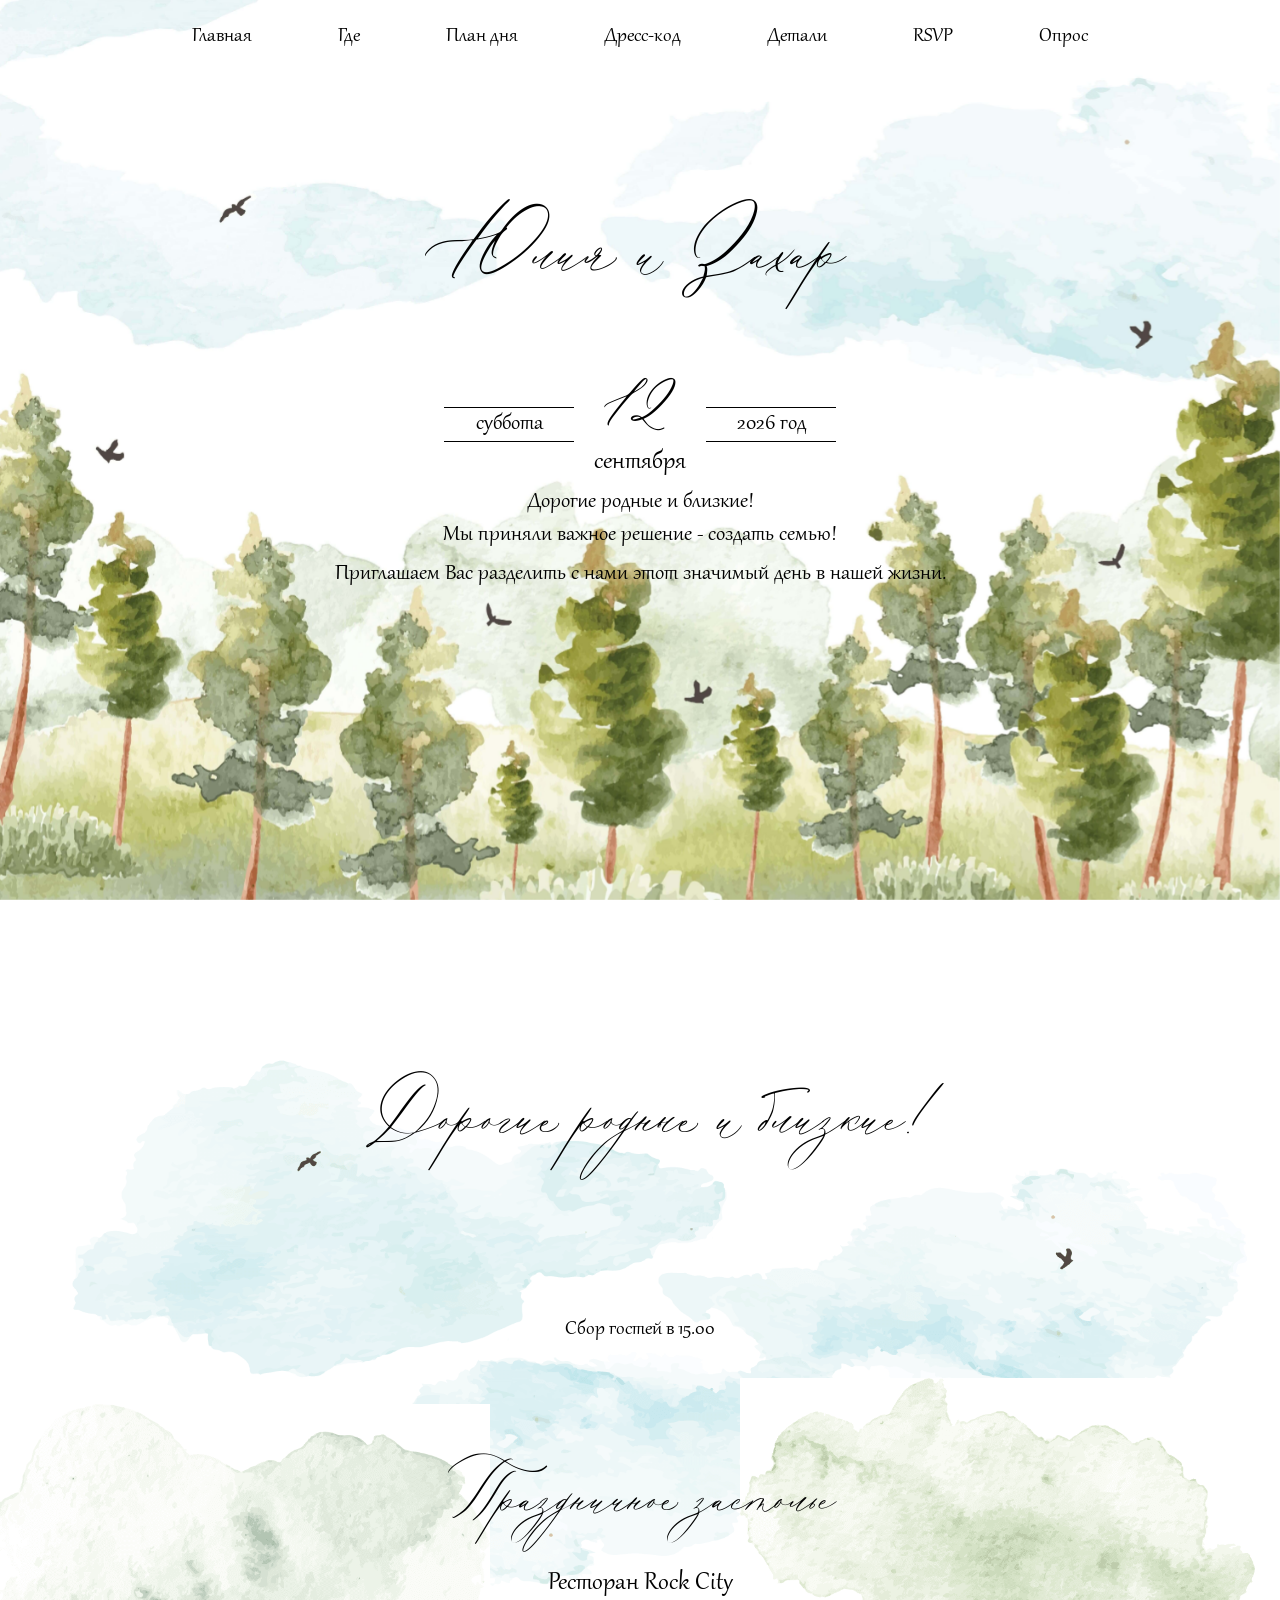
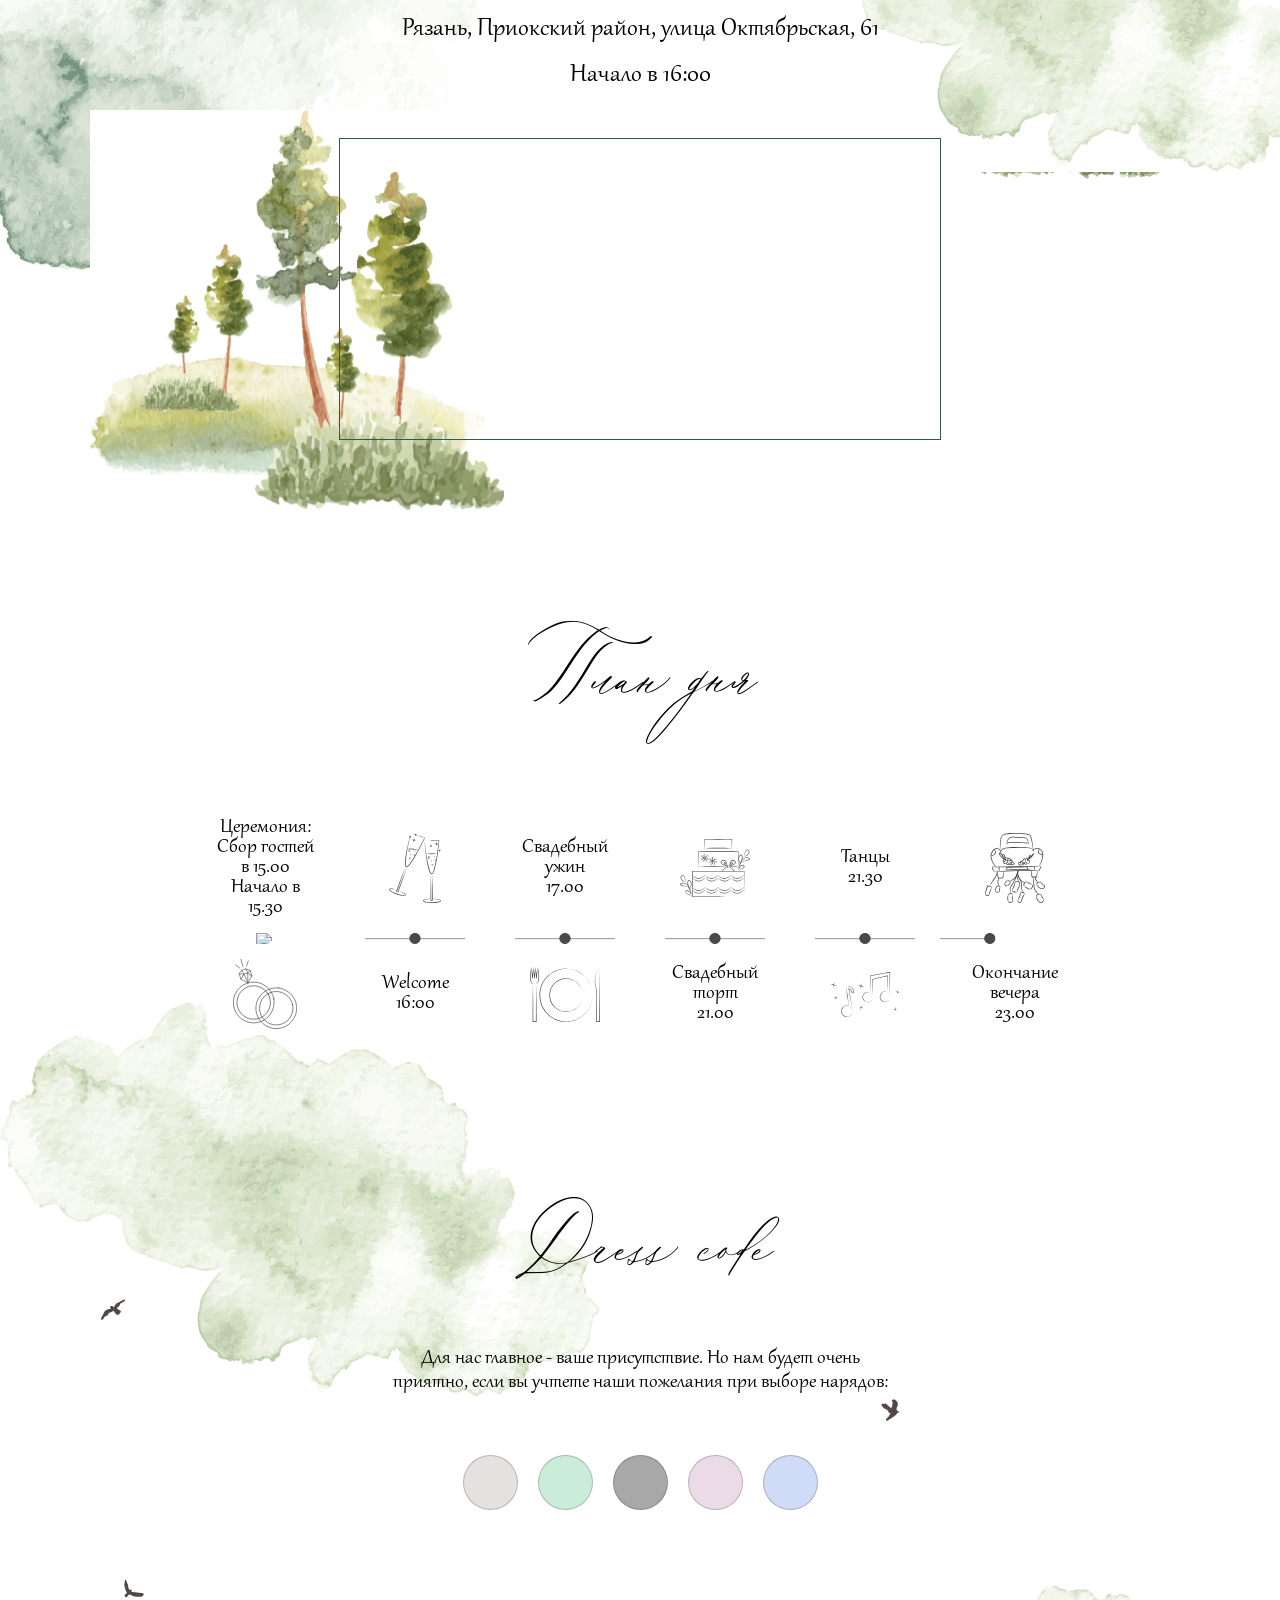
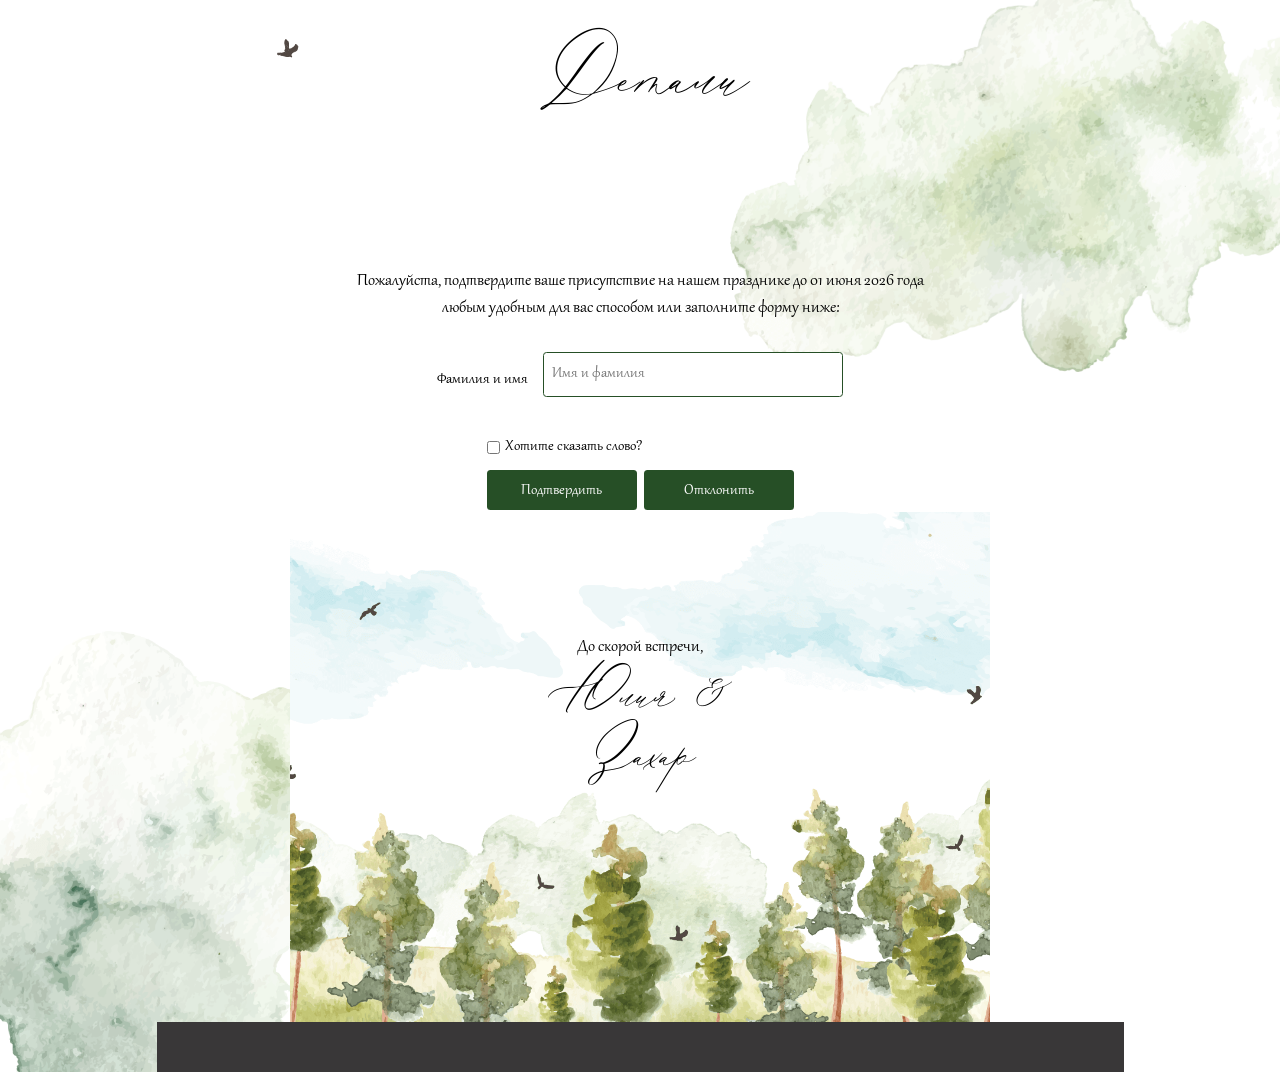
==== commit 16d86645: "Rename forest-demo-versiya.html to index.html" ====
--- a/index.html
+++ b/index.html
@@ -8,66 +8,66 @@
 <link href="https://fonts.googleapis.com/css2?family=EB+Garamond:wght@400;500;600;700&display=swap" rel="stylesheet">
 
                
-      <link href="../../templates/shaper_helixultimate/css/demo/menu-site.css" rel="stylesheet" type="text/css" />
-       <link href="../../templates/shaper_helixultimate/css/demo/brif_sites.css%3Fv=1770053455.css" rel="stylesheet" type="text/css" />
-       <link href="../../templates/shaper_helixultimate/css/demo/burger.css" rel="stylesheet" type="text/css" />
+      <link href="templates/shaper_helixultimate/css/demo/menu-site.css" rel="stylesheet" type="text/css" />
+       <link href="templates/shaper_helixultimate/css/demo/brif_sites.css%3Fv=1770053455.css" rel="stylesheet" type="text/css" />
+       <link href="templates/shaper_helixultimate/css/demo/burger.css" rel="stylesheet" type="text/css" />
       <!-- <link href="/templates/shaper_helixultimate/css/demo/site-style.css" rel="stylesheet" type="text/css" />-->
-       <link href="../../templates/shaper_helixultimate/css/demo/vetochka.css" rel="stylesheet" type="text/css" />
-        <link href="../../templates/shaper_helixultimate/css/demo/modern.css" rel="stylesheet" type="text/css" />
-              <link href="../../templates/shaper_helixultimate/css/demo/green.css" rel="stylesheet" type="text/css" />
-       <link href="../../templates/shaper_helixultimate/css/demo/forest.css" rel="stylesheet" type="text/css" />
-    <link href="../../templates/shaper_helixultimate/css/demo/orders/orders.css%3Fv=1770053455.css" rel="stylesheet" type="text/css" /> 
-	<link href="../../templates/shaper_helixultimate/css/demo/nezhnost.css%3Fv=1770053455.css" rel="stylesheet" type="text/css" /> 
-    <link href="../../templates/shaper_helixultimate/css/demo/yarkaya-lyubov.css%3Fv=1770053455.css" rel="stylesheet" type="text/css" />
-    <link href="../../templates/shaper_helixultimate/css/demo/bow.css%3Fv=1770053455.css" rel="stylesheet" type="text/css" />
-	<link href="../../templates/shaper_helixultimate/css/demo/wc-changes.css%3Fv=1770053455.css" rel="stylesheet" type="text/css" />
-     <link href="../../templates/shaper_helixultimate/css/demo/mig.css%3Fv=1770053455.css" rel="stylesheet" type="text/css" />
-	  <link href="../../templates/shaper_helixultimate/css/demo/promise.css%3Fv=1770053455.css" rel="stylesheet" type="text/css" />
-       <link href="../../templates/shaper_helixultimate/css/demo/loveis.css%3Fv=1770053455.css" rel="stylesheet" type="text/css" />
-       <link href="../../templates/shaper_helixultimate/css/demo/paper.css%3Fv=1770053455.css" rel="stylesheet" type="text/css" />
-       <link href="../../templates/shaper_helixultimate/css/demo/zhemchug.css%3Fv=1770053455.css" rel="stylesheet" type="text/css" />
-         <link href="../../templates/shaper_helixultimate/css/demo/childhood.css%3Fv=1770053455.css" rel="stylesheet" type="text/css" />
-           <link href="../../templates/shaper_helixultimate/css/demo/lovestory.css%3Fv=1770053455.css" rel="stylesheet" type="text/css" />
-           <link href="../../templates/shaper_helixultimate/css/demo/malenkie-my.css%3Fv=1770053455.css" rel="stylesheet" type="text/css" />
-              <link href="../../templates/shaper_helixultimate/css/demo/sketch.css%3Fv=1770053455.css" rel="stylesheet" type="text/css" />
-                       <link href="../../templates/shaper_helixultimate/css/demo/bezmyatezhnost.css%3Fv=1770053455.css" rel="stylesheet" type="text/css" />
-                          <link href="../../templates/shaper_helixultimate/css/demo/soul.css%3Fv=1770053455.css" rel="stylesheet" type="text/css" />
-                           <link href="../../templates/shaper_helixultimate/css/demo/fotobudka.css%3Fv=1770053455.css" rel="stylesheet" type="text/css" />
-                           <link href="../../templates/shaper_helixultimate/css/demo/klyatva.css%3Fv=1770053455.css" rel="stylesheet" type="text/css" />
-                            <link href="../../templates/shaper_helixultimate/css/demo/vmeste.css%3Fv=1770053455.css" rel="stylesheet" type="text/css" />
-                             <link href="../../templates/shaper_helixultimate/css/demo/ocharovanie.css%3Fv=1770053455.css" rel="stylesheet" type="text/css" />
-                             <link href="../../templates/shaper_helixultimate/css/demo/orders/389/389.css%3Fv=1770053455.css" rel="stylesheet" type="text/css" />       
-                             <link href="../../templates/shaper_helixultimate/css/demo/love.css%3Fv=1770053455.css" rel="stylesheet" type="text/css" />
-                             <link href="../../templates/shaper_helixultimate/css/demo/vdokhnovenie.css%3Fv=1770053455.css" rel="stylesheet" type="text/css" />
-                               <link href="../../templates/shaper_helixultimate/css/demo/osennie-tsveti.css%3Fv=1770053455.css" rel="stylesheet" type="text/css" />
-                              <link href="../../templates/shaper_helixultimate/css/demo/orders/indiv-533.css%3Fv=1770053455.css" rel="stylesheet" type="text/css" />
+       <link href="templates/shaper_helixultimate/css/demo/vetochka.css" rel="stylesheet" type="text/css" />
+        <link href="templates/shaper_helixultimate/css/demo/modern.css" rel="stylesheet" type="text/css" />
+              <link href="templates/shaper_helixultimate/css/demo/green.css" rel="stylesheet" type="text/css" />
+       <link href="templates/shaper_helixultimate/css/demo/forest.css" rel="stylesheet" type="text/css" />
+    <link href="templates/shaper_helixultimate/css/demo/orders/orders.css%3Fv=1770053455.css" rel="stylesheet" type="text/css" /> 
+	<link href="templates/shaper_helixultimate/css/demo/nezhnost.css%3Fv=1770053455.css" rel="stylesheet" type="text/css" /> 
+    <link href="templates/shaper_helixultimate/css/demo/yarkaya-lyubov.css%3Fv=1770053455.css" rel="stylesheet" type="text/css" />
+    <link href="templates/shaper_helixultimate/css/demo/bow.css%3Fv=1770053455.css" rel="stylesheet" type="text/css" />
+	<link href="templates/shaper_helixultimate/css/demo/wc-changes.css%3Fv=1770053455.css" rel="stylesheet" type="text/css" />
+     <link href="templates/shaper_helixultimate/css/demo/mig.css%3Fv=1770053455.css" rel="stylesheet" type="text/css" />
+	  <link href="templates/shaper_helixultimate/css/demo/promise.css%3Fv=1770053455.css" rel="stylesheet" type="text/css" />
+       <link href="templates/shaper_helixultimate/css/demo/loveis.css%3Fv=1770053455.css" rel="stylesheet" type="text/css" />
+       <link href="templates/shaper_helixultimate/css/demo/paper.css%3Fv=1770053455.css" rel="stylesheet" type="text/css" />
+       <link href="templates/shaper_helixultimate/css/demo/zhemchug.css%3Fv=1770053455.css" rel="stylesheet" type="text/css" />
+         <link href="templates/shaper_helixultimate/css/demo/childhood.css%3Fv=1770053455.css" rel="stylesheet" type="text/css" />
+           <link href="templates/shaper_helixultimate/css/demo/lovestory.css%3Fv=1770053455.css" rel="stylesheet" type="text/css" />
+           <link href="templates/shaper_helixultimate/css/demo/malenkie-my.css%3Fv=1770053455.css" rel="stylesheet" type="text/css" />
+              <link href="templates/shaper_helixultimate/css/demo/sketch.css%3Fv=1770053455.css" rel="stylesheet" type="text/css" />
+                       <link href="templates/shaper_helixultimate/css/demo/bezmyatezhnost.css%3Fv=1770053455.css" rel="stylesheet" type="text/css" />
+                          <link href="templates/shaper_helixultimate/css/demo/soul.css%3Fv=1770053455.css" rel="stylesheet" type="text/css" />
+                           <link href="templates/shaper_helixultimate/css/demo/fotobudka.css%3Fv=1770053455.css" rel="stylesheet" type="text/css" />
+                           <link href="templates/shaper_helixultimate/css/demo/klyatva.css%3Fv=1770053455.css" rel="stylesheet" type="text/css" />
+                            <link href="templates/shaper_helixultimate/css/demo/vmeste.css%3Fv=1770053455.css" rel="stylesheet" type="text/css" />
+                             <link href="templates/shaper_helixultimate/css/demo/ocharovanie.css%3Fv=1770053455.css" rel="stylesheet" type="text/css" />
+                             <link href="templates/shaper_helixultimate/css/demo/orders/389/389.css%3Fv=1770053455.css" rel="stylesheet" type="text/css" />       
+                             <link href="templates/shaper_helixultimate/css/demo/love.css%3Fv=1770053455.css" rel="stylesheet" type="text/css" />
+                             <link href="templates/shaper_helixultimate/css/demo/vdokhnovenie.css%3Fv=1770053455.css" rel="stylesheet" type="text/css" />
+                               <link href="templates/shaper_helixultimate/css/demo/osennie-tsveti.css%3Fv=1770053455.css" rel="stylesheet" type="text/css" />
+                              <link href="templates/shaper_helixultimate/css/demo/orders/indiv-533.css%3Fv=1770053455.css" rel="stylesheet" type="text/css" />
                              
-                             <link href="../../templates/shaper_helixultimate/css/demo/ty-ya.css%3Fv=1770053455.css" rel="stylesheet" type="text/css" />   
-                                  <link href="../../templates/shaper_helixultimate/css/demo/evkalipt.css%3Fv=1770053455.css" rel="stylesheet" type="text/css" />
-                                  <link href="../../templates/shaper_helixultimate/css/demo/semejnyj-albom.css%3Fv=1770053455.css" rel="stylesheet" type="text/css" />
-                                   <link href="../../templates/shaper_helixultimate/css/demo/otrazhenie.css%3Fv=1770053455.css" rel="stylesheet" type="text/css" />
-                                <link href="../../templates/shaper_helixultimate/css/demo/orders/431.css%3Fv=1770053455.css" rel="stylesheet" type="text/css" />
-                                  <link href="../../templates/shaper_helixultimate/css/demo/icecream.css%3Fv=1770053455.css" rel="stylesheet" type="text/css" />
-                                       <link href="../../templates/shaper_helixultimate/css/demo/osennij-les.css%3Fv=1770053455.css" rel="stylesheet" type="text/css" />
+                             <link href="templates/shaper_helixultimate/css/demo/ty-ya.css%3Fv=1770053455.css" rel="stylesheet" type="text/css" />   
+                                  <link href="templates/shaper_helixultimate/css/demo/evkalipt.css%3Fv=1770053455.css" rel="stylesheet" type="text/css" />
+                                  <link href="templates/shaper_helixultimate/css/demo/semejnyj-albom.css%3Fv=1770053455.css" rel="stylesheet" type="text/css" />
+                                   <link href="templates/shaper_helixultimate/css/demo/otrazhenie.css%3Fv=1770053455.css" rel="stylesheet" type="text/css" />
+                                <link href="templates/shaper_helixultimate/css/demo/orders/431.css%3Fv=1770053455.css" rel="stylesheet" type="text/css" />
+                                  <link href="templates/shaper_helixultimate/css/demo/icecream.css%3Fv=1770053455.css" rel="stylesheet" type="text/css" />
+                                       <link href="templates/shaper_helixultimate/css/demo/osennij-les.css%3Fv=1770053455.css" rel="stylesheet" type="text/css" />
                               
-                                   <link href="../../templates/shaper_helixultimate/css/demo/prikosnovenie.css%3Fv=1770053455.css" rel="stylesheet" type="text/css" />
+                                   <link href="templates/shaper_helixultimate/css/demo/prikosnovenie.css%3Fv=1770053455.css" rel="stylesheet" type="text/css" />
                          
-       <link rel="stylesheet" href="../system/css/aos.css" rel="stylesheet" type="text/css"/>
+       <link rel="stylesheet" href="system/css/aos.css" rel="stylesheet" type="text/css"/>
        
-          <link href="../../templates/shaper_helixultimate/css/demo/spring.css%3Fv=1770053455.css" rel="stylesheet" type="text/css" />
-             <link href="../../templates/shaper_helixultimate/css/demo/disco.css" rel="stylesheet" type="text/css" /> 
+          <link href="templates/shaper_helixultimate/css/demo/spring.css%3Fv=1770053455.css" rel="stylesheet" type="text/css" />
+             <link href="templates/shaper_helixultimate/css/demo/disco.css" rel="stylesheet" type="text/css" /> 
 			<!-- <link href="/templates/shaper_helixultimate/css/love.css" rel="stylesheet" type="text/css" />-->
                 
-       <link href="../../templates/shaper_helixultimate/css/demo/color.css" rel="stylesheet" type="text/css" />
+       <link href="templates/shaper_helixultimate/css/demo/color.css" rel="stylesheet" type="text/css" />
        <link rel="stylesheet" href="https://cdn.jsdelivr.net/npm/swiper@11/swiper-bundle.min.css"/>
 <script src="https://cdn.jsdelivr.net/npm/swiper@11/swiper-bundle.min.js"></script>
        
-       <link href="../../templates/shaper_helixultimate/css/demo/monochrome.css%3Fv=1770053455.css" rel="stylesheet" type="text/css" />
-        <link href="../../templates/shaper_helixultimate/css/demo/rancho.css" rel="stylesheet" type="text/css" />
-      <link href="../../templates/shaper_helixultimate/css/demo/orders/elenavictor_2508.css" rel="stylesheet" type="text/css" />
+       <link href="templates/shaper_helixultimate/css/demo/monochrome.css%3Fv=1770053455.css" rel="stylesheet" type="text/css" />
+        <link href="templates/shaper_helixultimate/css/demo/rancho.css" rel="stylesheet" type="text/css" />
+      <link href="templates/shaper_helixultimate/css/demo/orders/elenavictor_2508.css" rel="stylesheet" type="text/css" />
       <script type="text/javascript" src="https://ajax.googleapis.com/ajax/libs/jquery/2.0.3/jquery.min.js"></script>
-        <script type="module" src="../../templates/shaper_helixultimate/js/google-script-rsvp-base.js"></script>
-       <script src="../../templates/shaper_helixultimate/js/order-info.js"></script>
+        <script type="module" src="templates/shaper_helixultimate/js/google-script-rsvp-base.js"></script>
+       <script src="templates/shaper_helixultimate/js/order-info.js"></script>
        <script src="https://api-maps.yandex.ru/2.1/?apikey=Your API key&lang=en_US" type="text/javascript"></script>
  <!-- Yandex.Metrika counter -->
 <script type="text/javascript" >
@@ -98,36 +98,36 @@
 	<meta name="description" content="Электронное приглашение на свадьбу &quot;Forest&quot; с элементами природы и леса. Идеально для свадьбы в стиле рустик, бохо или эко. От 2500 рублей. Срочное изготовление свадебного сайта за 1-2 дня. ">
 	<meta name="generator" content="Helix Ultimate - The Most Popular Joomla! Template Framework.">
 	<title>Свадебное приглашение</title>
-	<link href="../../images/favicon-01.png" rel="icon" type="image/png">
-<link href="../../media/vendor/joomla-custom-elements/css/joomla-alert.min.css%3F0.2.0.css" rel="stylesheet" />
-	<link href="../../media/com_jce/site/css/content.min.css%3Fbadb4208be409b1335b815dde676300e.css" rel="stylesheet" />
-	<link href="../../templates/shaper_helixultimate/css/bootstrap.min.css" rel="stylesheet" />
-	<link href="../../plugins/system/helixultimate/assets/css/system-j4.min.css" rel="stylesheet" />
-	<link href="../../media/system/css/joomla-fontawesome.min.css%3Fcd770c.css" rel="stylesheet" />
-	<link href="../../templates/shaper_helixultimate/css/template.css" rel="stylesheet" />
-	<link href="../../templates/shaper_helixultimate/css/presets/preset6.css" rel="stylesheet" />
-	<link href="../../templates/shaper_helixultimate/css/custom.css" rel="stylesheet" />
+	<link href="images/favicon-01.png" rel="icon" type="image/png">
+<link href="media/vendor/joomla-custom-elements/css/joomla-alert.min.css%3F0.2.0.css" rel="stylesheet" />
+	<link href="media/com_jce/site/css/content.min.css%3Fbadb4208be409b1335b815dde676300e.css" rel="stylesheet" />
+	<link href="templates/shaper_helixultimate/css/bootstrap.min.css" rel="stylesheet" />
+	<link href="plugins/system/helixultimate/assets/css/system-j4.min.css" rel="stylesheet" />
+	<link href="media/system/css/joomla-fontawesome.min.css%3Fcd770c.css" rel="stylesheet" />
+	<link href="templates/shaper_helixultimate/css/template.css" rel="stylesheet" />
+	<link href="templates/shaper_helixultimate/css/presets/preset6.css" rel="stylesheet" />
+	<link href="templates/shaper_helixultimate/css/custom.css" rel="stylesheet" />
 	<style>.logo-image {height:50px;}.logo-image-phone {height:50px;}</style>
 	<style>@media(max-width: 992px) {.logo-image {height: 36px;}.logo-image-phone {height: 36px;}}</style>
 	<style>@media(max-width: 576px) {.logo-image {height: 36px;}.logo-image-phone {height: 36px;}}</style>
-<script src="../../media/vendor/jquery/js/jquery.min.js%3F3.7.1"></script>
-	<script src="../../media/legacy/js/jquery-noconflict.min.js%3F504da4"></script>
+<script src="media/vendor/jquery/js/jquery.min.js%3F3.7.1"></script>
+	<script src="media/legacy/js/jquery-noconflict.min.js%3F504da4"></script>
 	<script type="application/json" class="joomla-script-options new">{"data":{"breakpoints":{"tablet":991,"mobile":480},"header":{"stickyOffset":"100"}},"joomla.jtext":{"ERROR":"Ошибка","MESSAGE":"Сообщение","NOTICE":"Внимание","WARNING":"Предупреждение","JCLOSE":"Закрыть","JOK":"Ок","JOPEN":"Открыть"},"system.paths":{"root":"","rootFull":"https://wow-card.ru/","base":"","baseFull":"https://wow-card.ru/"},"csrf.token":"fa9f94acbafed92f86e54c98abce3970"}</script>
-	<script src="../../media/system/js/core.min.js%3F83f2c9"></script>
-	<script src="../../media/vendor/bootstrap/js/alert.min.js%3F5.3.2" type="module"></script>
-	<script src="../../media/vendor/bootstrap/js/button.min.js%3F5.3.2" type="module"></script>
-	<script src="../../media/vendor/bootstrap/js/carousel.min.js%3F5.3.2" type="module"></script>
-	<script src="../../media/vendor/bootstrap/js/collapse.min.js%3F5.3.2" type="module"></script>
-	<script src="../../media/vendor/bootstrap/js/dropdown.min.js%3F5.3.2" type="module"></script>
-	<script src="../../media/vendor/bootstrap/js/modal.min.js%3F5.3.2" type="module"></script>
-	<script src="../../media/vendor/bootstrap/js/offcanvas.min.js%3F5.3.2" type="module"></script>
-	<script src="../../media/vendor/bootstrap/js/popover.min.js%3F5.3.2" type="module"></script>
-	<script src="../../media/vendor/bootstrap/js/scrollspy.min.js%3F5.3.2" type="module"></script>
-	<script src="../../media/vendor/bootstrap/js/tab.min.js%3F5.3.2" type="module"></script>
-	<script src="../../media/vendor/bootstrap/js/toast.min.js%3F5.3.2" type="module"></script>
-	<script src="../../media/system/js/showon.min.js%3F891646" type="module"></script>
-	<script src="../../media/system/js/messages.min.js%3F7a5169" type="module"></script>
-	<script src="../../templates/shaper_helixultimate/js/main.js"></script>
+	<script src="media/system/js/core.min.js%3F83f2c9"></script>
+	<script src="media/vendor/bootstrap/js/alert.min.js%3F5.3.2" type="module"></script>
+	<script src="media/vendor/bootstrap/js/button.min.js%3F5.3.2" type="module"></script>
+	<script src="media/vendor/bootstrap/js/carousel.min.js%3F5.3.2" type="module"></script>
+	<script src="media/vendor/bootstrap/js/collapse.min.js%3F5.3.2" type="module"></script>
+	<script src="media/vendor/bootstrap/js/dropdown.min.js%3F5.3.2" type="module"></script>
+	<script src="media/vendor/bootstrap/js/modal.min.js%3F5.3.2" type="module"></script>
+	<script src="media/vendor/bootstrap/js/offcanvas.min.js%3F5.3.2" type="module"></script>
+	<script src="media/vendor/bootstrap/js/popover.min.js%3F5.3.2" type="module"></script>
+	<script src="media/vendor/bootstrap/js/scrollspy.min.js%3F5.3.2" type="module"></script>
+	<script src="media/vendor/bootstrap/js/tab.min.js%3F5.3.2" type="module"></script>
+	<script src="media/vendor/bootstrap/js/toast.min.js%3F5.3.2" type="module"></script>
+	<script src="media/system/js/showon.min.js%3F891646" type="module"></script>
+	<script src="media/system/js/messages.min.js%3F7a5169" type="module"></script>
+	<script src="templates/shaper_helixultimate/js/main.js"></script>
 	<script type="application/ld+json">{"@context":"https://schema.org","@graph":[{"@type":"Organization","@id":"https://wow-card.ru/#/schema/Organization/base","name":"wedding_invitation","url":"https://wow-card.ru/"},{"@type":"WebSite","@id":"https://wow-card.ru/#/schema/WebSite/base","url":"https://wow-card.ru/","name":"wedding_invitation","publisher":{"@id":"https://wow-card.ru/#/schema/Organization/base"}},{"@type":"WebPage","@id":"https://wow-card.ru/#/schema/WebPage/base","url":"https://wow-card.ru/katalog/sajt-priglashenie-na-svadbu/forest-demo-versiya","name":"Сайт свадебное приглашение \"Forest\" | Для загородной свадьбы | WOW-CARD","description":"Электронное приглашение на свадьбу \"Forest\" с элементами природы и леса. Идеально для свадьбы в стиле рустик, бохо или эко. От 2500 рублей. Срочное изготовление свадебного сайта за 1-2 дня. ","isPartOf":{"@id":"https://wow-card.ru/#/schema/WebSite/base"},"about":{"@id":"https://wow-card.ru/#/schema/Organization/base"},"inLanguage":"ru-RU","breadcrumb":{"@id":"https://wow-card.ru/#/schema/BreadcrumbList/17"}},{"@type":"Article","@id":"https://wow-card.ru/#/schema/com_content/article/18","name":"Forest демо версия","headline":"Forest демо версия","inLanguage":"ru-RU","isPartOf":{"@id":"https://wow-card.ru/#/schema/WebPage/base"}}]}</script>
 	<script>template="shaper_helixultimate";</script>
 	<meta property="og:type" content="website">
@@ -214,7 +214,7 @@
 <!-- 1 --> 
 <section class="header" id="home">
 <div class="header__desctop">
-<img src="../../images/sites/forest/forestcloud.jpg" alt="облака" class="header__background">
+<img src="images/sites/forest/forestcloud.jpg" alt="облака" class="header__background">
                       <p class="header__info_names" id="full-names">Юлия и Захар</p>
 
 <div class="header__date">
@@ -241,7 +241,7 @@
 </section>
 <!-- 2 --> 
 <section class="info-date">
-<img src="../../images/sites/forest/forest.png" alt="облака" class="info-date__background">
+<img src="images/sites/forest/forest.png" alt="облака" class="info-date__background">
 
 <div class="info-date__invitation">
 <p class="info-date__who-title font-beauty">Дорогие родные и близкие!</p>
@@ -257,12 +257,12 @@
 
  <div class="info-date__place" id="place">
 <div id="place-one">
-                        <img src="../../images/sites/forest/greenCloud.png" alt="зеленое облако" class="info-date__cloud">
+                        <img src="images/sites/forest/greenCloud.png" alt="зеленое облако" class="info-date__cloud">
                         
  </div>
 <div id="place-two">
                         <div class="info-date__check-in">
-                            <img src="../../images/sites/forest/greenCloud2.png" alt="зеленое облако" class="info-date__cloud-two">
+                            <img src="images/sites/forest/greenCloud2.png" alt="зеленое облако" class="info-date__cloud-two">
                            
                           <p class="info-date__our-wedding-text info-date__our-wedding-text-title" id = "banquet-title">Праздничное застолье</p>
 							<p class="info-place__text" id="banquet-name">Ресторан Rock City</p>
@@ -278,28 +278,28 @@
                             </div>
                         </div>
                     </div>
-                    <img src="../../images/sites/forest/island.png" alt="остров" class="info-date__island">
+                    <img src="images/sites/forest/island.png" alt="остров" class="info-date__island">
 </section>
 <!-- 3 --> 
 <section id="plan" class="timetable">
 <div class="title__header"><h2 class="title__title">План дня</h2></div>
 	<div class="timetable__block" style="grid-template-columns: repeat(6, 150px); grid-template-areas: &quot;text-rings glasses text-plate cake text-music car&quot; &quot;line-rings line-glasses line-plate line-cake line-music line-car&quot; &quot;rings text-glasses plate text-cake music text-car&quot;;"><img src="/images/sites/timeline/lines-1/line-start.svg" alt="линия" class="timetable__line-start" style="grid-area: line-rings;"><p class="timetable__text timetable__text_about_rings">Церемония: <br> Сбор гостей в 15.00 Начало в 15.30</p>
-		<img src="/images/sites/timeline/rings.svg" alt="rings" class="timetable__pic timetable__pic_visual_rings">
+		<img src="images/sites/timeline/rings.svg" alt="rings" class="timetable__pic timetable__pic_visual_rings">
 		<p class="timetable__text timetable__text_about_glasses">Welcome <br> 16:00</p>
-		<img src="/images/sites/timeline/glasses.svg" alt="glasses" class="timetable__pic timetable__pic_visual_glasses">
-		<img src="/images/sites/timeline/line-center.svg" alt="линия" class="timetable__line timetable__line_center_glasses">
+		<img src="images/sites/timeline/glasses.svg" alt="glasses" class="timetable__pic timetable__pic_visual_glasses">
+		<img src="images/sites/timeline/line-center.svg" alt="линия" class="timetable__line timetable__line_center_glasses">
 		<p class="timetable__text timetable__text_about_plate">Свадебный ужин <br> 17.00</p>
-		<img src="/images/sites/timeline/plate.svg" alt="plate" class="timetable__pic timetable__pic_visual_plate">
-		<img src="/images/sites/timeline/line-center.svg" alt="линия" class="timetable__line timetable__line_center_plate">
+		<img src="images/sites/timeline/plate.svg" alt="plate" class="timetable__pic timetable__pic_visual_plate">
+		<img src="images/sites/timeline/line-center.svg" alt="линия" class="timetable__line timetable__line_center_plate">
 		<p class="timetable__text timetable__text_about_cake">Свадебный торт <br> 21.00</p>
-		<img src="/images/sites/timeline/cake.svg" alt="cake" class="timetable__pic timetable__pic_visual_cake">
-		<img src="/images/sites/timeline/line-center.svg" alt="линия" class="timetable__line timetable__line_center_cake">
+		<img src="images/sites/timeline/cake.svg" alt="cake" class="timetable__pic timetable__pic_visual_cake">
+		<img src="images/sites/timeline/line-center.svg" alt="линия" class="timetable__line timetable__line_center_cake">
 		<p class="timetable__text timetable__text_about_music">Танцы <br> 21.30</p>
-		<img src="/images/sites/timeline/music.svg" alt="music" class="timetable__pic timetable__pic_visual_music">
-		<img src="/images/sites/timeline/line-center.svg" alt="линия" class="timetable__line timetable__line_center_music">
+		<img src="images/sites/timeline/music.svg" alt="music" class="timetable__pic timetable__pic_visual_music">
+		<img src="images/sites/timeline/line-center.svg" alt="линия" class="timetable__line timetable__line_center_music">
 		<p class="timetable__text timetable__text_about_car">Окончание вечера <br> 23.00</p>
-		<img src="/images/sites/timeline/car.svg" alt="car" class="timetable__pic timetable__pic_visual_car">
-		<img src="/images/sites/timeline/line-end.svg" alt="линия" class="timetable__line-end" style="grid-area: line-car;">
+		<img src="images/sites/timeline/car.svg" alt="car" class="timetable__pic timetable__pic_visual_car">
+		<img src="images/sites/timeline/line-end.svg" alt="линия" class="timetable__line-end" style="grid-area: line-car;">
 	</div>
 <div class="timetable__block">
 
@@ -307,8 +307,8 @@
 </section>
 <!-- 4 --> 
 <section class="dresscode" id="dresscode">
-<img src="../../images/sites/forest/greenCloud3.png" alt="зеленое облако" class="dresscode__cloud">
-                    <img src="../../images/sites/forest/birds.svg" alt="птицы" class="dresscode__birds">
+<img src="images/sites/forest/greenCloud3.png" alt="зеленое облако" class="dresscode__cloud">
+                    <img src="images/sites/forest/birds.svg" alt="птицы" class="dresscode__birds">
 <div class="dresscode__header" ><h2 class="dresscode__title">Dress code</h2></div>
 <p class="dresscode__description" id = "dresscode__description">Для нас главное - ваше присутствие. Но нам будет очень приятно, если вы учтете наши пожелания при выборе нарядов:</p>
  <div class="dresscode__colors">
@@ -335,7 +335,7 @@
     <div id="details-container" class="info-date__details-container">
 
 </div>
- <img src="../../images/sites/forest/greenCloud4.png" alt="зеленое облако" class="details__cloud">
+ <img src="images/sites/forest/greenCloud4.png" alt="зеленое облако" class="details__cloud">
 </section>
 <section class="counter"><div class="counter__header" ><div class="counter__trait" ></div></div><div class="counter__figure" ></div>
 
@@ -366,26 +366,37 @@
 
 	
 	
-<button name="Принято"  onclick="sendToTelegram(); return false;" class="rsvp__button">Подтвердить</button>
-<button name="Отклонено" onclick="sendToTelegram(); return false;" class="rsvp__button">Отклонить</button>
+<button name="Принято" onclick="sendToTelegram(this); return false;" class="rsvp__button">Подтвердить</button>
+<button name="Отклонено" onclick="sendToTelegram(this); return false;" class="rsvp__button">Отклонить</button>
 	</div>
 	<script>
-// ГЛОБАЛЬНАЯ функция - будет видна везде!
-window.sendToTelegram = function() {
-    try {
-        const name = document.querySelector('input[name="Имя и фамилия"]')?.value || 'не указано';
-        const persons = document.querySelector('input[name="Количество"]')?.value || '1';
-        const wantToSpeak = document.getElementById('plusOne')?.checked ? '✅ Да' : '❌ Нет';
-        const buttonText = event?.target?.innerText || 'Подтвердить';
-        
-        const message = `🔔 НОВЫЙ ОТВЕТ!
-        
-👤 Имя: ${name}
-👥 Количество: ${persons}
-🎤 Сказать слово: ${wantToSpeak}
-📌 Решение: ${buttonText}`;
-
-        const botToken = '8263411025:AAGr7drBMGnwVCt8ECUsLh5BiJN9xPC-Oiw';
+window.sendToTelegram = function(button) {
+    // Защита
+    if (!button) return false;
+    
+    // Получаем имя
+    const nameInput = document.querySelector('input[name="Имя и фамилия"]');
+    const name = nameInput?.value.trim();
+    
+    if (!name) {
+        alert('Пожалуйста, введите имя');
+        return false;
+    }
+    
+    // Блокируем кнопку
+    button.disabled = true;
+    const originalText = button.innerText;
+    button.innerText = '⏳ Отправка...';
+    
+    // Очищаем форму
+    const form = document.querySelector('.rsvp__form');
+    if (form) form.reset();
+    
+    // Собираем данные
+    const wantToSpeak = document.getElementById('plusOne')?.checked ? 'Да' : 'Нет';
+    const decision = originalText;
+    const message = `🔔 Новый ответ!\n👤 Имя: ${name}\n🎤 Сказать слово: ${wantToSpeak}\n📌 Решение: ${decision}`;
+    const botToken = '8263411025:AAGr7drBMGnwVCt8ECUsLh5BiJN9xPC-Oiw';
         const chatId = '7126119080';
         
         fetch(`https://api.telegram.org/bot8263411025:AAGr7drBMGnwVCt8ECUsLh5BiJN9xPC-Oiw/sendMessage`, {
@@ -396,31 +407,76 @@
                 text: message
             })
         })
-        .then(response => response.json())
-        .then(data => {
-            if(data.ok) {
-                alert('✅ Отправлено!');
-            } else {
-                alert('❌ Ошибка: ' + data.description);
+    
+    // Функция для показа успеха (одинаковая для всех способов)
+    function showSuccess() {
+        // Показываем сообщение
+        const successDiv = document.createElement('div');
+        successDiv.style.cssText = `
+            background: #4CAF50;
+            color: white;
+            padding: 20px;
+            border-radius: 15px;
+            margin: 20px 0;
+            text-align: center;
+            font-size: 20px;
+            font-weight: bold;
+            z-index: 9999;
+        `;
+        successDiv.innerText = '✅ Спасибо! Ваш ответ отправлен.';
+        
+        const formContainer = document.querySelector('.rsvp__container');
+        if (formContainer) {
+            formContainer.parentNode.insertBefore(successDiv, formContainer);
+        }
+        
+        // Меняем текст кнопки
+        button.innerText = '✅ Отправлено!';
+    }
+    
+    // Пробуем отправить через fetch (для современных браузеров)
+    fetch(url, { method: 'GET', mode: 'no-cors' })
+        .then(() => {
+            showSuccess();
+        })
+        .catch(() => {
+            // Если fetch не сработал (например, на старых iPhone), используем image
+            try {
+                const img = document.createElement('img');
+                img.style.display = 'none';
+                img.src = url;
+                document.body.appendChild(img);
+                setTimeout(() => {
+                    document.body.removeChild(img);
+                }, 1000);
+                showSuccess();
+            } catch (e) {
+                // Если совсем ничего не работает — хотя бы покажем успех
+                showSuccess();
             }
-        })
-        .catch(error => {
-            alert('❌ Ошибка отправки');
-            console.error(error);
         });
-    } catch (error) {
-        console.error('Ошибка в функции:', error);
-        alert('Ошибка: ' + error.message);
+    
+    return false;
+};
+
+// Отключаем стандартную отправку формы
+document.addEventListener('DOMContentLoaded', function() {
+    const form = document.querySelector('.rsvp__form');
+    if (form) {
+        form.addEventListener('submit', function(e) {
+            e.preventDefault();
+            return false;
+        });
     }
-};
+});
 </script>
 </div>
 </form>
 </div>
 <div id="rsvp-answ-yes"  class="rsvp-message" style="display:none;">Спасибо за ответ. До встречи на нашем празднике</div>
 <div id="rsvp-answ-no"   class="rsvp-message" style="display:none;">Спасибо за ответ. Нам очень жаль, что вы не сможете разделить с нами этот важный день.</div>
-  <img src="../../images/sites/forest/greenCloud5.png" alt="зеленое облако" class="rsvp__cloud">
-<script src="../../templates/shaper_helixultimate/js/demo/forest/google-and_data-forest.js"></script>
+  <img src="images/sites/forest/greenCloud5.png" alt="зеленое облако" class="rsvp__cloud">
+<script src="templates/shaper_helixultimate/js/demo/forest/google-and_data-forest.js"></script>
 
 <script src="https://unpkg.com/axios/dist/axios.min.js"></script>
 
@@ -436,7 +492,7 @@
 
 
 <section class="footer">
-<img src="../../images/sites/forest/footer.png" alt="облака" class="footer__background">
+<img src="images/sites/forest/footer.png" alt="облака" class="footer__background">
 <div class="footer__container">
                        <p class="footer__text">До скорой встречи,</p>
 <div class="footer__names" ><p class="footer__name">Юлия &</p><p class="footer__name footer__name-end">Захар</p></div>
